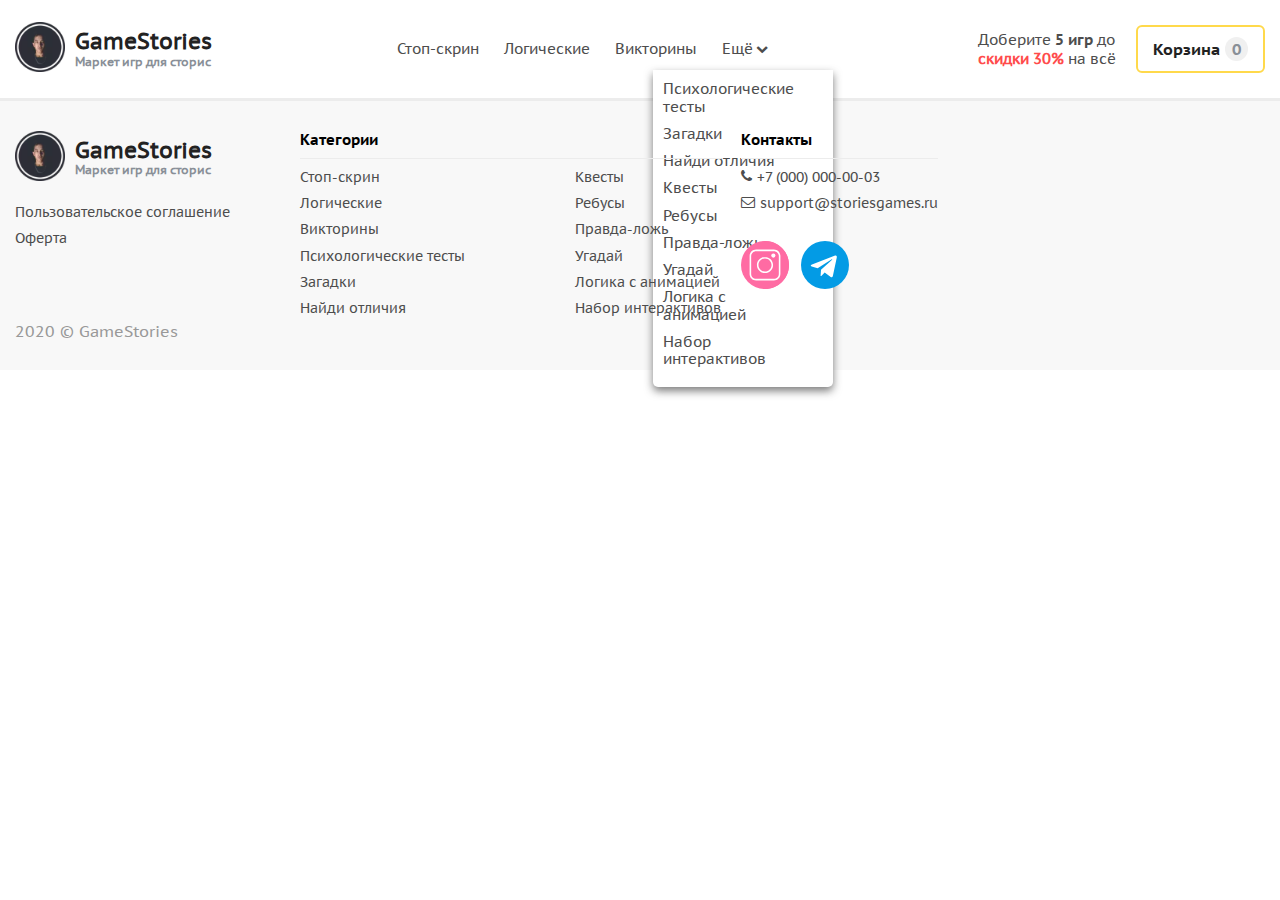
==== index.html @ 6cf18be1 "Add files via upload" ====
<!DOCTYPE html>
<html>
  <head>
    <meta charset="utf-8"/>
    <meta name="viewport" content="width=device-width, initial-scale=1, shrink-to-fit=no"/>
    <meta name="description" content="This site made by g1xus"/>
    <meta name="author" content="g1xus/Radmir Gazizov"/>
    <link rel="stylesheet" href="css/normalize.css"/>
    <link rel="stylesheet" href="css/style.css"/>
    <title>Игры Инстаграм</title>
  </head>
  <body>
    <header class="header">
      <div class="container">
        <div class="header-wrapper"><a class="logo" href="#">
            <picture class="logo__picture">
              <source media="(max-width: 576px)" srcset="img/logo64.webp 1x"/><img class="logo__img" src="img/logo128.webp" alt="GameStories"/>
            </picture>
            <div class="header-logo__text">
              <h1 class="logo__title">GameStories</h1>
              <h2 class="logo__subtitle">Маркет игр для сторис</h2>
            </div></a>
          <nav class="header-nav"><a class="header-nav__link" href="#">Стоп-скрин</a><a class="header-nav__link" href="#">Логические</a><a class="header-nav__link" href="#">Викторины</a>
            <div class="header-nav__link" id="more-btn">Ещё<i class="fa fa-chevron-down header-nav__more-icon" aria-hidden="true"></i>
              <div class="header-nav__more"><a class="header-nav__link" href="#">Психологические тесты</a><a class="header-nav__link" href="#">Загадки</a><a class="header-nav__link" href="#">Найди отличия</a><a class="header-nav__link" href="#">Квесты</a><a class="header-nav__link" href="#">Ребусы</a><a class="header-nav__link" href="#">Правда-ложь</a><a class="header-nav__link" href="#">Угадай</a><a class="header-nav__link" href="#">Логика с анимацией</a><a class="header-nav__link" href="#">Набор интерактивов</a></div>
            </div>
          </nav>
          <div class="header-cart"><i class="fa fa-bars header-cart__menu-toggler"></i>
            <p class="header-cart__tip">Доберите <strong class="header-cart__tip_strong">5 игр </strong>до<br/><strong class="header-cart__tip_danger">скидки 30%  </strong>на всё</p><a class="header-cart__button" href="#"><i class="fa fa-shopping-cart header-cart__cart-icon"></i><span class="header-cart__text">Корзина</span><span class="header-cart__count">0</span></a>
          </div>
        </div>
      </div>
    </header>
    <footer class="footer">
      <div class="container">
        <div class="footer-wrapper">
          <div class="footer-info"><a class="logo footer-logo" href="#">
              <picture class="logo__picture">
                <source media="(max-width: 576px)" srcset="img/logo64.webp 1x"/><img class="logo__img" src="img/logo128.webp" alt="GameStories"/>
              </picture>
              <div class="header-logo__text">
                <h1 class="logo__title">GameStories</h1>
                <h2 class="logo__subtitle">Маркет игр для сторис</h2>
              </div></a><a class="footer-info__doc" href="#">Пользовательское соглашение</a><a class="footer-info__doc" href="#">Оферта</a><span class="footer-info__copyright">2020 © GameStories</span></div>
          <div class="footer-categories">
            <h5 class="footer__title">Категории</h5>
            <div class="footer-categories__wrapper">
              <div class="footer-categories__column"><a class="footer-categories__el" href="#">Стоп-скрин</a><a class="footer-categories__el" href="#">Логические</a><a class="footer-categories__el" href="#">Викторины</a><a class="footer-categories__el" href="#">Психологические тесты</a><a class="footer-categories__el" href="#">Загадки</a><a class="footer-categories__el" href="#">Найди отличия</a></div>
              <div class="footer-categories__column"><a class="footer-categories__el" href="#">Квесты</a><a class="footer-categories__el" href="#">Ребусы</a><a class="footer-categories__el" href="#">Правда-ложь</a><a class="footer-categories__el" href="#">Угадай</a><a class="footer-categories__el" href="#">Логика с анимацией</a><a class="footer-categories__el" href="#">Набор интерактивов</a></div>
            </div>
          </div>
          <div class="footer-contacts">
            <h5 class="footer__title">Контакты</h5>
            <div class="footer-contacts__wrapper">
              <div class="footer-contacts__column"><a class="footer-contacts__link" href="tel:+70000000001"><i class="fa fa-phone"></i>+7 (000) 000-00-03</a><a class="footer-contacts__link" href="mailto:support@storiesgames.ru"><i class="fa fa-envelope-o"></i>support@storiesgames.ru</a></div>
              <div class="footer-contacts__column"><a href="#"><img class="footer-contacts__img" src="img/footer/instagram.svg" alt=""/></a><a href="#"><img class="footer-contacts__img" src="img/footer/telegram.svg" alt=""/></a></div>
            </div>
          </div>
        </div>
      </div>
    </footer>
    <script src="https://code.jquery.com/jquery-3.4.1.min.js" integrity="sha256-CSXorXvZcTkaix6Yvo6HppcZGetbYMGWSFlBw8HfCJo=" crossorigin="anonymous"></script>
    <script src="js/script.js"></script>
  </body>
</html>
---- css/style.css ----
@charset "UTF-8";/*!
 *  Font Awesome 4.7.0 by @davegandy - http://fontawesome.io - @fontawesome
 *  License - http://fontawesome.io/license (Font: SIL OFL 1.1, CSS: MIT License)
 */@font-face{font-family:FontAwesome;src:url(../fonts/fontawesome-webfont.eot?v=4.7.0);src:url(../fonts/fontawesome-webfont.eot?#iefix&v=4.7.0) format("embedded-opentype"),url(../fonts/fontawesome-webfont.woff2?v=4.7.0) format("woff2"),url(../fonts/fontawesome-webfont.woff?v=4.7.0) format("woff"),url(../fonts/fontawesome-webfont.ttf?v=4.7.0) format("truetype"),url(../fonts/fontawesome-webfont.svg?v=4.7.0#fontawesomeregular) format("svg");font-weight:400;font-style:normal}.fa{display:inline-block;font:normal normal normal 14px/1 FontAwesome;font-size:inherit;text-rendering:auto;-webkit-font-smoothing:antialiased;-moz-osx-font-smoothing:grayscale}.fa-lg{font-size:1.33333em;line-height:.75em;vertical-align:-15%}.fa-2x{font-size:2em}.fa-3x{font-size:3em}.fa-4x{font-size:4em}.fa-5x{font-size:5em}.fa-fw{width:1.28571em;text-align:center}.fa-ul{padding-left:0;margin-left:2.14286em;list-style-type:none}.fa-ul>li{position:relative}.fa-li{position:absolute;left:-2.14286em;width:2.14286em;top:.14286em;text-align:center}.fa-li.fa-lg{left:-1.85714em}.fa-border{padding:.2em .25em .15em;border:solid .08em #eee;border-radius:.1em}.fa-pull-left{float:left}.fa-pull-right{float:right}.fa.fa-pull-left{margin-right:.3em}.fa.fa-pull-right{margin-left:.3em}.pull-right{float:right}.pull-left{float:left}.fa.pull-left{margin-right:.3em}.fa.pull-right{margin-left:.3em}.fa-spin{-webkit-animation:fa-spin 2s infinite linear;animation:fa-spin 2s infinite linear}.fa-pulse{-webkit-animation:fa-spin 1s infinite steps(8);animation:fa-spin 1s infinite steps(8)}@-webkit-keyframes fa-spin{0%{-webkit-transform:rotate(0);transform:rotate(0)}100%{-webkit-transform:rotate(359deg);transform:rotate(359deg)}}@keyframes fa-spin{0%{-webkit-transform:rotate(0);transform:rotate(0)}100%{-webkit-transform:rotate(359deg);transform:rotate(359deg)}}.fa-rotate-90{-webkit-transform:rotate(90deg);-ms-transform:rotate(90deg);transform:rotate(90deg)}.fa-rotate-180{-webkit-transform:rotate(180deg);-ms-transform:rotate(180deg);transform:rotate(180deg)}.fa-rotate-270{-webkit-transform:rotate(270deg);-ms-transform:rotate(270deg);transform:rotate(270deg)}.fa-flip-horizontal{-webkit-transform:scale(-1,1);-ms-transform:scale(-1,1);transform:scale(-1,1)}.fa-flip-vertical{-webkit-transform:scale(1,-1);-ms-transform:scale(1,-1);transform:scale(1,-1)}:root .fa-flip-horizontal,:root .fa-flip-vertical,:root .fa-rotate-180,:root .fa-rotate-270,:root .fa-rotate-90{-webkit-filter:none;filter:none}.fa-stack{position:relative;display:inline-block;width:2em;height:2em;line-height:2em;vertical-align:middle}.fa-stack-1x,.fa-stack-2x{position:absolute;left:0;width:100%;text-align:center}.fa-stack-1x{line-height:inherit}.fa-stack-2x{font-size:2em}.fa-inverse{color:#fff}.fa-glass:before{content:""}.fa-music:before{content:""}.fa-search:before{content:""}.fa-envelope-o:before{content:""}.fa-heart:before{content:""}.fa-star:before{content:""}.fa-star-o:before{content:""}.fa-user:before{content:""}.fa-film:before{content:""}.fa-th-large:before{content:""}.fa-th:before{content:""}.fa-th-list:before{content:""}.fa-check:before{content:""}.fa-close:before,.fa-remove:before,.fa-times:before{content:""}.fa-search-plus:before{content:""}.fa-search-minus:before{content:""}.fa-power-off:before{content:""}.fa-signal:before{content:""}.fa-cog:before,.fa-gear:before{content:""}.fa-trash-o:before{content:""}.fa-home:before{content:""}.fa-file-o:before{content:""}.fa-clock-o:before{content:""}.fa-road:before{content:""}.fa-download:before{content:""}.fa-arrow-circle-o-down:before{content:""}.fa-arrow-circle-o-up:before{content:""}.fa-inbox:before{content:""}.fa-play-circle-o:before{content:""}.fa-repeat:before,.fa-rotate-right:before{content:""}.fa-refresh:before{content:""}.fa-list-alt:before{content:""}.fa-lock:before{content:""}.fa-flag:before{content:""}.fa-headphones:before{content:""}.fa-volume-off:before{content:""}.fa-volume-down:before{content:""}.fa-volume-up:before{content:""}.fa-qrcode:before{content:""}.fa-barcode:before{content:""}.fa-tag:before{content:""}.fa-tags:before{content:""}.fa-book:before{content:""}.fa-bookmark:before{content:""}.fa-print:before{content:""}.fa-camera:before{content:""}.fa-font:before{content:""}.fa-bold:before{content:""}.fa-italic:before{content:""}.fa-text-height:before{content:""}.fa-text-width:before{content:""}.fa-align-left:before{content:""}.fa-align-center:before{content:""}.fa-align-right:before{content:""}.fa-align-justify:before{content:""}.fa-list:before{content:""}.fa-dedent:before,.fa-outdent:before{content:""}.fa-indent:before{content:""}.fa-video-camera:before{content:""}.fa-image:before,.fa-photo:before,.fa-picture-o:before{content:""}.fa-pencil:before{content:""}.fa-map-marker:before{content:""}.fa-adjust:before{content:""}.fa-tint:before{content:""}.fa-edit:before,.fa-pencil-square-o:before{content:""}.fa-share-square-o:before{content:""}.fa-check-square-o:before{content:""}.fa-arrows:before{content:""}.fa-step-backward:before{content:""}.fa-fast-backward:before{content:""}.fa-backward:before{content:""}.fa-play:before{content:""}.fa-pause:before{content:""}.fa-stop:before{content:""}.fa-forward:before{content:""}.fa-fast-forward:before{content:""}.fa-step-forward:before{content:""}.fa-eject:before{content:""}.fa-chevron-left:before{content:""}.fa-chevron-right:before{content:""}.fa-plus-circle:before{content:""}.fa-minus-circle:before{content:""}.fa-times-circle:before{content:""}.fa-check-circle:before{content:""}.fa-question-circle:before{content:""}.fa-info-circle:before{content:""}.fa-crosshairs:before{content:""}.fa-times-circle-o:before{content:""}.fa-check-circle-o:before{content:""}.fa-ban:before{content:""}.fa-arrow-left:before{content:""}.fa-arrow-right:before{content:""}.fa-arrow-up:before{content:""}.fa-arrow-down:before{content:""}.fa-mail-forward:before,.fa-share:before{content:""}.fa-expand:before{content:""}.fa-compress:before{content:""}.fa-plus:before{content:""}.fa-minus:before{content:""}.fa-asterisk:before{content:""}.fa-exclamation-circle:before{content:""}.fa-gift:before{content:""}.fa-leaf:before{content:""}.fa-fire:before{content:""}.fa-eye:before{content:""}.fa-eye-slash:before{content:""}.fa-exclamation-triangle:before,.fa-warning:before{content:""}.fa-plane:before{content:""}.fa-calendar:before{content:""}.fa-random:before{content:""}.fa-comment:before{content:""}.fa-magnet:before{content:""}.fa-chevron-up:before{content:""}.fa-chevron-down:before{content:""}.fa-retweet:before{content:""}.fa-shopping-cart:before{content:""}.fa-folder:before{content:""}.fa-folder-open:before{content:""}.fa-arrows-v:before{content:""}.fa-arrows-h:before{content:""}.fa-bar-chart-o:before,.fa-bar-chart:before{content:""}.fa-twitter-square:before{content:""}.fa-facebook-square:before{content:""}.fa-camera-retro:before{content:""}.fa-key:before{content:""}.fa-cogs:before,.fa-gears:before{content:""}.fa-comments:before{content:""}.fa-thumbs-o-up:before{content:""}.fa-thumbs-o-down:before{content:""}.fa-star-half:before{content:""}.fa-heart-o:before{content:""}.fa-sign-out:before{content:""}.fa-linkedin-square:before{content:""}.fa-thumb-tack:before{content:""}.fa-external-link:before{content:""}.fa-sign-in:before{content:""}.fa-trophy:before{content:""}.fa-github-square:before{content:""}.fa-upload:before{content:""}.fa-lemon-o:before{content:""}.fa-phone:before{content:""}.fa-square-o:before{content:""}.fa-bookmark-o:before{content:""}.fa-phone-square:before{content:""}.fa-twitter:before{content:""}.fa-facebook-f:before,.fa-facebook:before{content:""}.fa-github:before{content:""}.fa-unlock:before{content:""}.fa-credit-card:before{content:""}.fa-feed:before,.fa-rss:before{content:""}.fa-hdd-o:before{content:""}.fa-bullhorn:before{content:""}.fa-bell:before{content:""}.fa-certificate:before{content:""}.fa-hand-o-right:before{content:""}.fa-hand-o-left:before{content:""}.fa-hand-o-up:before{content:""}.fa-hand-o-down:before{content:""}.fa-arrow-circle-left:before{content:""}.fa-arrow-circle-right:before{content:""}.fa-arrow-circle-up:before{content:""}.fa-arrow-circle-down:before{content:""}.fa-globe:before{content:""}.fa-wrench:before{content:""}.fa-tasks:before{content:""}.fa-filter:before{content:""}.fa-briefcase:before{content:""}.fa-arrows-alt:before{content:""}.fa-group:before,.fa-users:before{content:""}.fa-chain:before,.fa-link:before{content:""}.fa-cloud:before{content:""}.fa-flask:before{content:""}.fa-cut:before,.fa-scissors:before{content:""}.fa-copy:before,.fa-files-o:before{content:""}.fa-paperclip:before{content:""}.fa-floppy-o:before,.fa-save:before{content:""}.fa-square:before{content:""}.fa-bars:before,.fa-navicon:before,.fa-reorder:before{content:""}.fa-list-ul:before{content:""}.fa-list-ol:before{content:""}.fa-strikethrough:before{content:""}.fa-underline:before{content:""}.fa-table:before{content:""}.fa-magic:before{content:""}.fa-truck:before{content:""}.fa-pinterest:before{content:""}.fa-pinterest-square:before{content:""}.fa-google-plus-square:before{content:""}.fa-google-plus:before{content:""}.fa-money:before{content:""}.fa-caret-down:before{content:""}.fa-caret-up:before{content:""}.fa-caret-left:before{content:""}.fa-caret-right:before{content:""}.fa-columns:before{content:""}.fa-sort:before,.fa-unsorted:before{content:""}.fa-sort-desc:before,.fa-sort-down:before{content:""}.fa-sort-asc:before,.fa-sort-up:before{content:""}.fa-envelope:before{content:""}.fa-linkedin:before{content:""}.fa-rotate-left:before,.fa-undo:before{content:""}.fa-gavel:before,.fa-legal:before{content:""}.fa-dashboard:before,.fa-tachometer:before{content:""}.fa-comment-o:before{content:""}.fa-comments-o:before{content:""}.fa-bolt:before,.fa-flash:before{content:""}.fa-sitemap:before{content:""}.fa-umbrella:before{content:""}.fa-clipboard:before,.fa-paste:before{content:""}.fa-lightbulb-o:before{content:""}.fa-exchange:before{content:""}.fa-cloud-download:before{content:""}.fa-cloud-upload:before{content:""}.fa-user-md:before{content:""}.fa-stethoscope:before{content:""}.fa-suitcase:before{content:""}.fa-bell-o:before{content:""}.fa-coffee:before{content:""}.fa-cutlery:before{content:""}.fa-file-text-o:before{content:""}.fa-building-o:before{content:""}.fa-hospital-o:before{content:""}.fa-ambulance:before{content:""}.fa-medkit:before{content:""}.fa-fighter-jet:before{content:""}.fa-beer:before{content:""}.fa-h-square:before{content:""}.fa-plus-square:before{content:""}.fa-angle-double-left:before{content:""}.fa-angle-double-right:before{content:""}.fa-angle-double-up:before{content:""}.fa-angle-double-down:before{content:""}.fa-angle-left:before{content:""}.fa-angle-right:before{content:""}.fa-angle-up:before{content:""}.fa-angle-down:before{content:""}.fa-desktop:before{content:""}.fa-laptop:before{content:""}.fa-tablet:before{content:""}.fa-mobile-phone:before,.fa-mobile:before{content:""}.fa-circle-o:before{content:""}.fa-quote-left:before{content:""}.fa-quote-right:before{content:""}.fa-spinner:before{content:""}.fa-circle:before{content:""}.fa-mail-reply:before,.fa-reply:before{content:""}.fa-github-alt:before{content:""}.fa-folder-o:before{content:""}.fa-folder-open-o:before{content:""}.fa-smile-o:before{content:""}.fa-frown-o:before{content:""}.fa-meh-o:before{content:""}.fa-gamepad:before{content:""}.fa-keyboard-o:before{content:""}.fa-flag-o:before{content:""}.fa-flag-checkered:before{content:""}.fa-terminal:before{content:""}.fa-code:before{content:""}.fa-mail-reply-all:before,.fa-reply-all:before{content:""}.fa-star-half-empty:before,.fa-star-half-full:before,.fa-star-half-o:before{content:""}.fa-location-arrow:before{content:""}.fa-crop:before{content:""}.fa-code-fork:before{content:""}.fa-chain-broken:before,.fa-unlink:before{content:""}.fa-question:before{content:""}.fa-info:before{content:""}.fa-exclamation:before{content:""}.fa-superscript:before{content:""}.fa-subscript:before{content:""}.fa-eraser:before{content:""}.fa-puzzle-piece:before{content:""}.fa-microphone:before{content:""}.fa-microphone-slash:before{content:""}.fa-shield:before{content:""}.fa-calendar-o:before{content:""}.fa-fire-extinguisher:before{content:""}.fa-rocket:before{content:""}.fa-maxcdn:before{content:""}.fa-chevron-circle-left:before{content:""}.fa-chevron-circle-right:before{content:""}.fa-chevron-circle-up:before{content:""}.fa-chevron-circle-down:before{content:""}.fa-html5:before{content:""}.fa-css3:before{content:""}.fa-anchor:before{content:""}.fa-unlock-alt:before{content:""}.fa-bullseye:before{content:""}.fa-ellipsis-h:before{content:""}.fa-ellipsis-v:before{content:""}.fa-rss-square:before{content:""}.fa-play-circle:before{content:""}.fa-ticket:before{content:""}.fa-minus-square:before{content:""}.fa-minus-square-o:before{content:""}.fa-level-up:before{content:""}.fa-level-down:before{content:""}.fa-check-square:before{content:""}.fa-pencil-square:before{content:""}.fa-external-link-square:before{content:""}.fa-share-square:before{content:""}.fa-compass:before{content:""}.fa-caret-square-o-down:before,.fa-toggle-down:before{content:""}.fa-caret-square-o-up:before,.fa-toggle-up:before{content:""}.fa-caret-square-o-right:before,.fa-toggle-right:before{content:""}.fa-eur:before,.fa-euro:before{content:""}.fa-gbp:before{content:""}.fa-dollar:before,.fa-usd:before{content:""}.fa-inr:before,.fa-rupee:before{content:""}.fa-cny:before,.fa-jpy:before,.fa-rmb:before,.fa-yen:before{content:""}.fa-rouble:before,.fa-rub:before,.fa-ruble:before{content:""}.fa-krw:before,.fa-won:before{content:""}.fa-bitcoin:before,.fa-btc:before{content:""}.fa-file:before{content:""}.fa-file-text:before{content:""}.fa-sort-alpha-asc:before{content:""}.fa-sort-alpha-desc:before{content:""}.fa-sort-amount-asc:before{content:""}.fa-sort-amount-desc:before{content:""}.fa-sort-numeric-asc:before{content:""}.fa-sort-numeric-desc:before{content:""}.fa-thumbs-up:before{content:""}.fa-thumbs-down:before{content:""}.fa-youtube-square:before{content:""}.fa-youtube:before{content:""}.fa-xing:before{content:""}.fa-xing-square:before{content:""}.fa-youtube-play:before{content:""}.fa-dropbox:before{content:""}.fa-stack-overflow:before{content:""}.fa-instagram:before{content:""}.fa-flickr:before{content:""}.fa-adn:before{content:""}.fa-bitbucket:before{content:""}.fa-bitbucket-square:before{content:""}.fa-tumblr:before{content:""}.fa-tumblr-square:before{content:""}.fa-long-arrow-down:before{content:""}.fa-long-arrow-up:before{content:""}.fa-long-arrow-left:before{content:""}.fa-long-arrow-right:before{content:""}.fa-apple:before{content:""}.fa-windows:before{content:""}.fa-android:before{content:""}.fa-linux:before{content:""}.fa-dribbble:before{content:""}.fa-skype:before{content:""}.fa-foursquare:before{content:""}.fa-trello:before{content:""}.fa-female:before{content:""}.fa-male:before{content:""}.fa-gittip:before,.fa-gratipay:before{content:""}.fa-sun-o:before{content:""}.fa-moon-o:before{content:""}.fa-archive:before{content:""}.fa-bug:before{content:""}.fa-vk:before{content:""}.fa-weibo:before{content:""}.fa-renren:before{content:""}.fa-pagelines:before{content:""}.fa-stack-exchange:before{content:""}.fa-arrow-circle-o-right:before{content:""}.fa-arrow-circle-o-left:before{content:""}.fa-caret-square-o-left:before,.fa-toggle-left:before{content:""}.fa-dot-circle-o:before{content:""}.fa-wheelchair:before{content:""}.fa-vimeo-square:before{content:""}.fa-try:before,.fa-turkish-lira:before{content:""}.fa-plus-square-o:before{content:""}.fa-space-shuttle:before{content:""}.fa-slack:before{content:""}.fa-envelope-square:before{content:""}.fa-wordpress:before{content:""}.fa-openid:before{content:""}.fa-bank:before,.fa-institution:before,.fa-university:before{content:""}.fa-graduation-cap:before,.fa-mortar-board:before{content:""}.fa-yahoo:before{content:""}.fa-google:before{content:""}.fa-reddit:before{content:""}.fa-reddit-square:before{content:""}.fa-stumbleupon-circle:before{content:""}.fa-stumbleupon:before{content:""}.fa-delicious:before{content:""}.fa-digg:before{content:""}.fa-pied-piper-pp:before{content:""}.fa-pied-piper-alt:before{content:""}.fa-drupal:before{content:""}.fa-joomla:before{content:""}.fa-language:before{content:""}.fa-fax:before{content:""}.fa-building:before{content:""}.fa-child:before{content:""}.fa-paw:before{content:""}.fa-spoon:before{content:""}.fa-cube:before{content:""}.fa-cubes:before{content:""}.fa-behance:before{content:""}.fa-behance-square:before{content:""}.fa-steam:before{content:""}.fa-steam-square:before{content:""}.fa-recycle:before{content:""}.fa-automobile:before,.fa-car:before{content:""}.fa-cab:before,.fa-taxi:before{content:""}.fa-tree:before{content:""}.fa-spotify:before{content:""}.fa-deviantart:before{content:""}.fa-soundcloud:before{content:""}.fa-database:before{content:""}.fa-file-pdf-o:before{content:""}.fa-file-word-o:before{content:""}.fa-file-excel-o:before{content:""}.fa-file-powerpoint-o:before{content:""}.fa-file-image-o:before,.fa-file-photo-o:before,.fa-file-picture-o:before{content:""}.fa-file-archive-o:before,.fa-file-zip-o:before{content:""}.fa-file-audio-o:before,.fa-file-sound-o:before{content:""}.fa-file-movie-o:before,.fa-file-video-o:before{content:""}.fa-file-code-o:before{content:""}.fa-vine:before{content:""}.fa-codepen:before{content:""}.fa-jsfiddle:before{content:""}.fa-life-bouy:before,.fa-life-buoy:before,.fa-life-ring:before,.fa-life-saver:before,.fa-support:before{content:""}.fa-circle-o-notch:before{content:""}.fa-ra:before,.fa-rebel:before,.fa-resistance:before{content:""}.fa-empire:before,.fa-ge:before{content:""}.fa-git-square:before{content:""}.fa-git:before{content:""}.fa-hacker-news:before,.fa-y-combinator-square:before,.fa-yc-square:before{content:""}.fa-tencent-weibo:before{content:""}.fa-qq:before{content:""}.fa-wechat:before,.fa-weixin:before{content:""}.fa-paper-plane:before,.fa-send:before{content:""}.fa-paper-plane-o:before,.fa-send-o:before{content:""}.fa-history:before{content:""}.fa-circle-thin:before{content:""}.fa-header:before{content:""}.fa-paragraph:before{content:""}.fa-sliders:before{content:""}.fa-share-alt:before{content:""}.fa-share-alt-square:before{content:""}.fa-bomb:before{content:""}.fa-futbol-o:before,.fa-soccer-ball-o:before{content:""}.fa-tty:before{content:""}.fa-binoculars:before{content:""}.fa-plug:before{content:""}.fa-slideshare:before{content:""}.fa-twitch:before{content:""}.fa-yelp:before{content:""}.fa-newspaper-o:before{content:""}.fa-wifi:before{content:""}.fa-calculator:before{content:""}.fa-paypal:before{content:""}.fa-google-wallet:before{content:""}.fa-cc-visa:before{content:""}.fa-cc-mastercard:before{content:""}.fa-cc-discover:before{content:""}.fa-cc-amex:before{content:""}.fa-cc-paypal:before{content:""}.fa-cc-stripe:before{content:""}.fa-bell-slash:before{content:""}.fa-bell-slash-o:before{content:""}.fa-trash:before{content:""}.fa-copyright:before{content:""}.fa-at:before{content:""}.fa-eyedropper:before{content:""}.fa-paint-brush:before{content:""}.fa-birthday-cake:before{content:""}.fa-area-chart:before{content:""}.fa-pie-chart:before{content:""}.fa-line-chart:before{content:""}.fa-lastfm:before{content:""}.fa-lastfm-square:before{content:""}.fa-toggle-off:before{content:""}.fa-toggle-on:before{content:""}.fa-bicycle:before{content:""}.fa-bus:before{content:""}.fa-ioxhost:before{content:""}.fa-angellist:before{content:""}.fa-cc:before{content:""}.fa-ils:before,.fa-shekel:before,.fa-sheqel:before{content:""}.fa-meanpath:before{content:""}.fa-buysellads:before{content:""}.fa-connectdevelop:before{content:""}.fa-dashcube:before{content:""}.fa-forumbee:before{content:""}.fa-leanpub:before{content:""}.fa-sellsy:before{content:""}.fa-shirtsinbulk:before{content:""}.fa-simplybuilt:before{content:""}.fa-skyatlas:before{content:""}.fa-cart-plus:before{content:""}.fa-cart-arrow-down:before{content:""}.fa-diamond:before{content:""}.fa-ship:before{content:""}.fa-user-secret:before{content:""}.fa-motorcycle:before{content:""}.fa-street-view:before{content:""}.fa-heartbeat:before{content:""}.fa-venus:before{content:""}.fa-mars:before{content:""}.fa-mercury:before{content:""}.fa-intersex:before,.fa-transgender:before{content:""}.fa-transgender-alt:before{content:""}.fa-venus-double:before{content:""}.fa-mars-double:before{content:""}.fa-venus-mars:before{content:""}.fa-mars-stroke:before{content:""}.fa-mars-stroke-v:before{content:""}.fa-mars-stroke-h:before{content:""}.fa-neuter:before{content:""}.fa-genderless:before{content:""}.fa-facebook-official:before{content:""}.fa-pinterest-p:before{content:""}.fa-whatsapp:before{content:""}.fa-server:before{content:""}.fa-user-plus:before{content:""}.fa-user-times:before{content:""}.fa-bed:before,.fa-hotel:before{content:""}.fa-viacoin:before{content:""}.fa-train:before{content:""}.fa-subway:before{content:""}.fa-medium:before{content:""}.fa-y-combinator:before,.fa-yc:before{content:""}.fa-optin-monster:before{content:""}.fa-opencart:before{content:""}.fa-expeditedssl:before{content:""}.fa-battery-4:before,.fa-battery-full:before,.fa-battery:before{content:""}.fa-battery-3:before,.fa-battery-three-quarters:before{content:""}.fa-battery-2:before,.fa-battery-half:before{content:""}.fa-battery-1:before,.fa-battery-quarter:before{content:""}.fa-battery-0:before,.fa-battery-empty:before{content:""}.fa-mouse-pointer:before{content:""}.fa-i-cursor:before{content:""}.fa-object-group:before{content:""}.fa-object-ungroup:before{content:""}.fa-sticky-note:before{content:""}.fa-sticky-note-o:before{content:""}.fa-cc-jcb:before{content:""}.fa-cc-diners-club:before{content:""}.fa-clone:before{content:""}.fa-balance-scale:before{content:""}.fa-hourglass-o:before{content:""}.fa-hourglass-1:before,.fa-hourglass-start:before{content:""}.fa-hourglass-2:before,.fa-hourglass-half:before{content:""}.fa-hourglass-3:before,.fa-hourglass-end:before{content:""}.fa-hourglass:before{content:""}.fa-hand-grab-o:before,.fa-hand-rock-o:before{content:""}.fa-hand-paper-o:before,.fa-hand-stop-o:before{content:""}.fa-hand-scissors-o:before{content:""}.fa-hand-lizard-o:before{content:""}.fa-hand-spock-o:before{content:""}.fa-hand-pointer-o:before{content:""}.fa-hand-peace-o:before{content:""}.fa-trademark:before{content:""}.fa-registered:before{content:""}.fa-creative-commons:before{content:""}.fa-gg:before{content:""}.fa-gg-circle:before{content:""}.fa-tripadvisor:before{content:""}.fa-odnoklassniki:before{content:""}.fa-odnoklassniki-square:before{content:""}.fa-get-pocket:before{content:""}.fa-wikipedia-w:before{content:""}.fa-safari:before{content:""}.fa-chrome:before{content:""}.fa-firefox:before{content:""}.fa-opera:before{content:""}.fa-internet-explorer:before{content:""}.fa-television:before,.fa-tv:before{content:""}.fa-contao:before{content:""}.fa-500px:before{content:""}.fa-amazon:before{content:""}.fa-calendar-plus-o:before{content:""}.fa-calendar-minus-o:before{content:""}.fa-calendar-times-o:before{content:""}.fa-calendar-check-o:before{content:""}.fa-industry:before{content:""}.fa-map-pin:before{content:""}.fa-map-signs:before{content:""}.fa-map-o:before{content:""}.fa-map:before{content:""}.fa-commenting:before{content:""}.fa-commenting-o:before{content:""}.fa-houzz:before{content:""}.fa-vimeo:before{content:""}.fa-black-tie:before{content:""}.fa-fonticons:before{content:""}.fa-reddit-alien:before{content:""}.fa-edge:before{content:""}.fa-credit-card-alt:before{content:""}.fa-codiepie:before{content:""}.fa-modx:before{content:""}.fa-fort-awesome:before{content:""}.fa-usb:before{content:""}.fa-product-hunt:before{content:""}.fa-mixcloud:before{content:""}.fa-scribd:before{content:""}.fa-pause-circle:before{content:""}.fa-pause-circle-o:before{content:""}.fa-stop-circle:before{content:""}.fa-stop-circle-o:before{content:""}.fa-shopping-bag:before{content:""}.fa-shopping-basket:before{content:""}.fa-hashtag:before{content:""}.fa-bluetooth:before{content:""}.fa-bluetooth-b:before{content:""}.fa-percent:before{content:""}.fa-gitlab:before{content:""}.fa-wpbeginner:before{content:""}.fa-wpforms:before{content:""}.fa-envira:before{content:""}.fa-universal-access:before{content:""}.fa-wheelchair-alt:before{content:""}.fa-question-circle-o:before{content:""}.fa-blind:before{content:""}.fa-audio-description:before{content:""}.fa-volume-control-phone:before{content:""}.fa-braille:before{content:""}.fa-assistive-listening-systems:before{content:""}.fa-american-sign-language-interpreting:before,.fa-asl-interpreting:before{content:""}.fa-deaf:before,.fa-deafness:before,.fa-hard-of-hearing:before{content:""}.fa-glide:before{content:""}.fa-glide-g:before{content:""}.fa-sign-language:before,.fa-signing:before{content:""}.fa-low-vision:before{content:""}.fa-viadeo:before{content:""}.fa-viadeo-square:before{content:""}.fa-snapchat:before{content:""}.fa-snapchat-ghost:before{content:""}.fa-snapchat-square:before{content:""}.fa-pied-piper:before{content:""}.fa-first-order:before{content:""}.fa-yoast:before{content:""}.fa-themeisle:before{content:""}.fa-google-plus-circle:before,.fa-google-plus-official:before{content:""}.fa-fa:before,.fa-font-awesome:before{content:""}.fa-handshake-o:before{content:""}.fa-envelope-open:before{content:""}.fa-envelope-open-o:before{content:""}.fa-linode:before{content:""}.fa-address-book:before{content:""}.fa-address-book-o:before{content:""}.fa-address-card:before,.fa-vcard:before{content:""}.fa-address-card-o:before,.fa-vcard-o:before{content:""}.fa-user-circle:before{content:""}.fa-user-circle-o:before{content:""}.fa-user-o:before{content:""}.fa-id-badge:before{content:""}.fa-drivers-license:before,.fa-id-card:before{content:""}.fa-drivers-license-o:before,.fa-id-card-o:before{content:""}.fa-quora:before{content:""}.fa-free-code-camp:before{content:""}.fa-telegram:before{content:""}.fa-thermometer-4:before,.fa-thermometer-full:before,.fa-thermometer:before{content:""}.fa-thermometer-3:before,.fa-thermometer-three-quarters:before{content:""}.fa-thermometer-2:before,.fa-thermometer-half:before{content:""}.fa-thermometer-1:before,.fa-thermometer-quarter:before{content:""}.fa-thermometer-0:before,.fa-thermometer-empty:before{content:""}.fa-shower:before{content:""}.fa-bath:before,.fa-bathtub:before,.fa-s15:before{content:""}.fa-podcast:before{content:""}.fa-window-maximize:before{content:""}.fa-window-minimize:before{content:""}.fa-window-restore:before{content:""}.fa-times-rectangle:before,.fa-window-close:before{content:""}.fa-times-rectangle-o:before,.fa-window-close-o:before{content:""}.fa-bandcamp:before{content:""}.fa-grav:before{content:""}.fa-etsy:before{content:""}.fa-imdb:before{content:""}.fa-ravelry:before{content:""}.fa-eercast:before{content:""}.fa-microchip:before{content:""}.fa-snowflake-o:before{content:""}.fa-superpowers:before{content:""}.fa-wpexplorer:before{content:""}.fa-meetup:before{content:""}.sr-only{position:absolute;width:1px;height:1px;padding:0;margin:-1px;overflow:hidden;clip:rect(0,0,0,0);border:0}.sr-only-focusable:active,.sr-only-focusable:focus{position:static;width:auto;height:auto;margin:0;overflow:visible;clip:auto}@font-face{font-family:PTSansBold;font-display:swap;src:url(../fonts/PTSans-CaptionBold.woff) format("woff"),url(../fonts/PTSans-CaptionBold.woff2) format("woff2");font-weight:700;font-style:normal}@font-face{font-family:PTSansReg;font-display:swap;src:url(../fonts/PTSans-Caption.woff) format("woff"),url(../fonts/PTSans-Caption.woff2) format("woff2");font-weight:400;font-style:normal}.container{max-width:1440px;margin:0 auto;padding:0 15px;position:relative}.logo{font-family:PtSansReg,sans-serif;display:-webkit-box;display:-ms-flexbox;display:flex;-webkit-box-align:center;-ms-flex-align:center;align-items:center;text-decoration:none}.logo__img{width:50px;margin-right:10px}.logo__title{font-size:22px;color:#222;margin:0}.logo__subtitle{font-size:12px;color:#898f97;margin:0}/*! normalize.css v8.0.1 | MIT License | github.com/necolas/normalize.css */html{line-height:1.15;-webkit-text-size-adjust:100%}body{margin:0}main{display:block}h1{font-size:2em;margin:.67em 0}hr{-webkit-box-sizing:content-box;box-sizing:content-box;height:0;overflow:visible}pre{font-family:monospace,monospace;font-size:1em}a{background-color:transparent}abbr[title]{border-bottom:none;text-decoration:underline;-webkit-text-decoration:underline dotted;text-decoration:underline dotted}b,strong{font-weight:bolder}code,kbd,samp{font-family:monospace,monospace;font-size:1em}small{font-size:80%}sub,sup{font-size:75%;line-height:0;position:relative;vertical-align:baseline}sub{bottom:-.25em}sup{top:-.5em}img{border-style:none}button,input,optgroup,select,textarea{font-family:inherit;font-size:100%;line-height:1.15;margin:0}button,input{overflow:visible}button,select{text-transform:none}[type=button],[type=reset],[type=submit],button{-webkit-appearance:button}[type=button]::-moz-focus-inner,[type=reset]::-moz-focus-inner,[type=submit]::-moz-focus-inner,button::-moz-focus-inner{border-style:none;padding:0}[type=button]:-moz-focusring,[type=reset]:-moz-focusring,[type=submit]:-moz-focusring,button:-moz-focusring{outline:1px dotted ButtonText}fieldset{padding:.35em .75em .625em}legend{-webkit-box-sizing:border-box;box-sizing:border-box;color:inherit;display:table;max-width:100%;padding:0;white-space:normal}progress{vertical-align:baseline}textarea{overflow:auto}[type=checkbox],[type=radio]{-webkit-box-sizing:border-box;box-sizing:border-box;padding:0}[type=number]::-webkit-inner-spin-button,[type=number]::-webkit-outer-spin-button{height:auto}[type=search]{-webkit-appearance:textfield;outline-offset:-2px}[type=search]::-webkit-search-decoration{-webkit-appearance:none}::-webkit-file-upload-button{-webkit-appearance:button;font:inherit}details{display:block}summary{display:list-item}template{display:none}[hidden]{display:none}.header{padding:15px 0;-webkit-box-shadow:0 1px 10px rgba(0,0,0,.1);box-shadow:0 1px 10px rgba(0,0,0,.1)}.header-wrapper{display:-webkit-box;display:-ms-flexbox;display:flex;-ms-flex-wrap:wrap;flex-wrap:wrap;-webkit-box-pack:justify;-ms-flex-pack:justify;justify-content:space-between;-webkit-box-align:center;-ms-flex-align:center;align-items:center}.header-nav{display:-webkit-box;display:-ms-flexbox;display:flex;-webkit-box-pack:center;-ms-flex-pack:center;justify-content:center}.header-nav__link{font-family:PtSansReg,sans-serif;color:#4d4d4d;text-decoration:none;margin-right:25px;font-size:15px;display:-webkit-box;display:-ms-flexbox;display:flex;-webkit-box-align:center;-ms-flex-align:center;align-items:center}.header-nav__more{position:absolute;top:30px;background-color:#fff;padding:10px;border-radius:5px;border-top-left-radius:0;border-top-right-radius:0;right:-65px;width:160px;-webkit-box-shadow:0 4px 8px 0 rgba(50,50,50,.64);box-shadow:0 4px 8px 0 rgba(50,50,50,.64)}.header-nav__more .header-nav__link{margin-bottom:10px}.header-nav__more-icon{font-size:12px;margin-left:3px}.header-cart{display:-webkit-box;display:-ms-flexbox;display:flex;-webkit-box-pack:justify;-ms-flex-pack:justify;justify-content:space-between;-webkit-box-align:center;-ms-flex-align:center;align-items:center}.header-cart__tip{font-family:PtSansReg,sans-serif;color:#4d4d4d;line-height:19px;margin-right:20px;font-size:15px}.header-cart__tip_strong{font-family:PtSansBold,sans-serif}.header-cart__tip_danger{color:#ff4b4b}.header-cart__button{font-family:PtSansBold,sans-serif;color:#222;padding:10px 15px;text-decoration:none;border:2px solid #ffd94b;border-radius:6px;display:-webkit-box;display:-ms-flexbox;display:flex;-webkit-box-align:center;-ms-flex-align:center;align-items:center;position:relative}.header-cart__cart-icon{display:none}.header-cart__count{background-color:#f0f0f0;color:#898f97;width:17px;height:17px;border-radius:50%;text-align:center;margin-left:5px;padding:3px 3px 4px 3px}.header-cart__count_active{background-color:#ff4b4b;color:#fff}.header-cart__menu-toggler{margin-right:15px;font-size:20px;display:none}#more-btn{position:relative}#more-btn:hover{cursor:pointer}.footer{background-color:#f8f8f8;border-top:3px solid #ececec;padding:30px 0}.footer-wrapper{display:-webkit-box;display:-ms-flexbox;display:flex;-ms-flex-wrap:wrap;flex-wrap:wrap}.footer-info{font-family:PTSansReg,sans-serif;display:-webkit-box;display:-ms-flexbox;display:flex;-webkit-box-orient:vertical;-webkit-box-direction:normal;-ms-flex-direction:column;flex-direction:column;margin-right:70px}.footer-info__doc{font-size:14px;color:#4d4d4d;text-decoration:none}.footer-info__copyright{margin-top:65px;color:#999}.footer__title{font-family:PTSansBold,sans-serif;font-size:15px;margin:0 0 10px 0;padding-bottom:10px;border-bottom:1px solid #ececec}.footer-categories{margin-right:20px}.footer-categories__wrapper{display:-webkit-box;display:-ms-flexbox;display:flex;-webkit-box-pack:justify;-ms-flex-pack:justify;justify-content:space-between}.footer-categories__column{display:-webkit-box;display:-ms-flexbox;display:flex;-webkit-box-orient:vertical;-webkit-box-direction:normal;-ms-flex-direction:column;flex-direction:column}.footer-categories__column:first-child{margin-right:110px}.footer-categories__el{font-family:PTSansReg,sans-serif;font-size:14px;color:#4d4d4d;text-decoration:none;margin-bottom:10px}.footer-contacts{justify-self:end}.footer-contacts__column{display:-webkit-box;display:-ms-flexbox;display:flex;-ms-flex-wrap:nowrap;flex-wrap:nowrap}.footer-contacts__column:first-child{-webkit-box-orient:vertical;-webkit-box-direction:normal;-ms-flex-direction:column;flex-direction:column}.footer-contacts__wrapper{display:-webkit-box;display:-ms-flexbox;display:flex;-webkit-box-orient:vertical;-webkit-box-direction:normal;-ms-flex-direction:column;flex-direction:column}.footer-contacts__link{font-family:PTSansReg,sans-serif;color:#4d4d4d;text-decoration:none;font-size:14px;margin-bottom:10px;display:-webkit-box;display:-ms-flexbox;display:flex;-ms-flex-wrap:nowrap;flex-wrap:nowrap}.footer-contacts__link i{margin-right:5px}.footer-contacts__img{margin-top:20px;margin-right:12px;width:48px}@media screen and (min-width:900px){.footer-logo{margin-bottom:20px}.footer-info__doc{margin-bottom:10px}}@media screen and (max-width:1128px){.footer-info{margin-right:50px}.footer-categories__column:first-child{margin-right:70px}}@media screen and (max-width:992px){.container{max-width:960px}.logo__img{width:40px}.logo__title{font-size:18px}.logo__subtitle{font-size:10px}.header{padding:10px 0}.header-nav__link{margin-right:15px;font-size:14px}.header-cart__tip{margin-right:15px;font-size:14px}.header-cart__button{padding:7px 12px}.footer-info{margin-right:30px}.footer-categories__column:first-child{margin-right:40px}.footer-contacts__img{width:40px;margin-top:10px}}@media screen and (max-width:900px){.footer-info{margin-right:0;-webkit-box-ordinal-group:2;-ms-flex-order:1;order:1;width:100%;-webkit-box-orient:horizontal;-webkit-box-direction:normal;-ms-flex-direction:row;flex-direction:row;-webkit-box-align:center;-ms-flex-align:center;align-items:center;-webkit-box-pack:justify;-ms-flex-pack:justify;justify-content:space-between;margin-top:20px}.footer-info__copyright{margin-top:0}.footer-categories{width:70%}.footer-contacts{width:25%}}@media screen and (max-width:820px){.header-nav{width:100%;padding:20px 0;-webkit-box-ordinal-group:2;-ms-flex-order:1;order:1}.header-cart__menu-toggler{display:block}}@media screen and (max-width:768px){.container{max-width:720px}.footer-contacts__img{width:34px;margin-top:10px}}@media screen and (max-width:700px){.footer-info{-webkit-box-orient:vertical;-webkit-box-direction:normal;-ms-flex-direction:column;flex-direction:column}.footer-info__doc{margin-top:10px;font-size:13px}.footer-info__copyright{margin-top:20px;font-size:13px}.footer-categories{width:68%}.footer-categories__el{font-size:13px}.footer-contacts__link{font-size:13px}}@media screen and (max-width:576px){.container{max-width:540px}.logo__img{width:30px}.logo__title{font-size:14px}.header{padding:5px 0}.header-nav{display:none}.header-cart__tip{margin-right:0;font-size:12px;line-height:1.2}.header-cart__button{border:none}.header-cart__text{display:none}.header-cart__cart-icon{display:block;color:#898f97;font-size:28px}.header-cart__count{position:absolute;background-color:#fff;padding:1px;font-family:PtSansReg,sans-serif;top:4px;right:4px}.header-cart__menu-toggler{display:none}.footer-logo{display:none}.footer-info{-webkit-box-orient:horizontal;-webkit-box-direction:normal;-ms-flex-direction:row;flex-direction:row;-ms-flex-wrap:wrap;flex-wrap:wrap;-webkit-box-pack:start;-ms-flex-pack:start;justify-content:flex-start}.footer-info__doc{margin-right:10px;font-size:12px}.footer-info__copyright{width:100%}.footer-categories{width:100%}.footer-categories__column{width:50%}.footer-categories__el{font-size:12px}.footer-contacts{width:100%}.footer-contacts__wrapper{-webkit-box-orient:horizontal;-webkit-box-direction:normal;-ms-flex-direction:row;flex-direction:row}.footer-contacts__link{font-size:12px;margin-right:10px}.footer-contacts__img{margin-top:0;margin-right:6px}}@media screen and (max-width:320px){.header-cart__tip{display:none}}
/*# sourceMappingURL=[data-uri] */
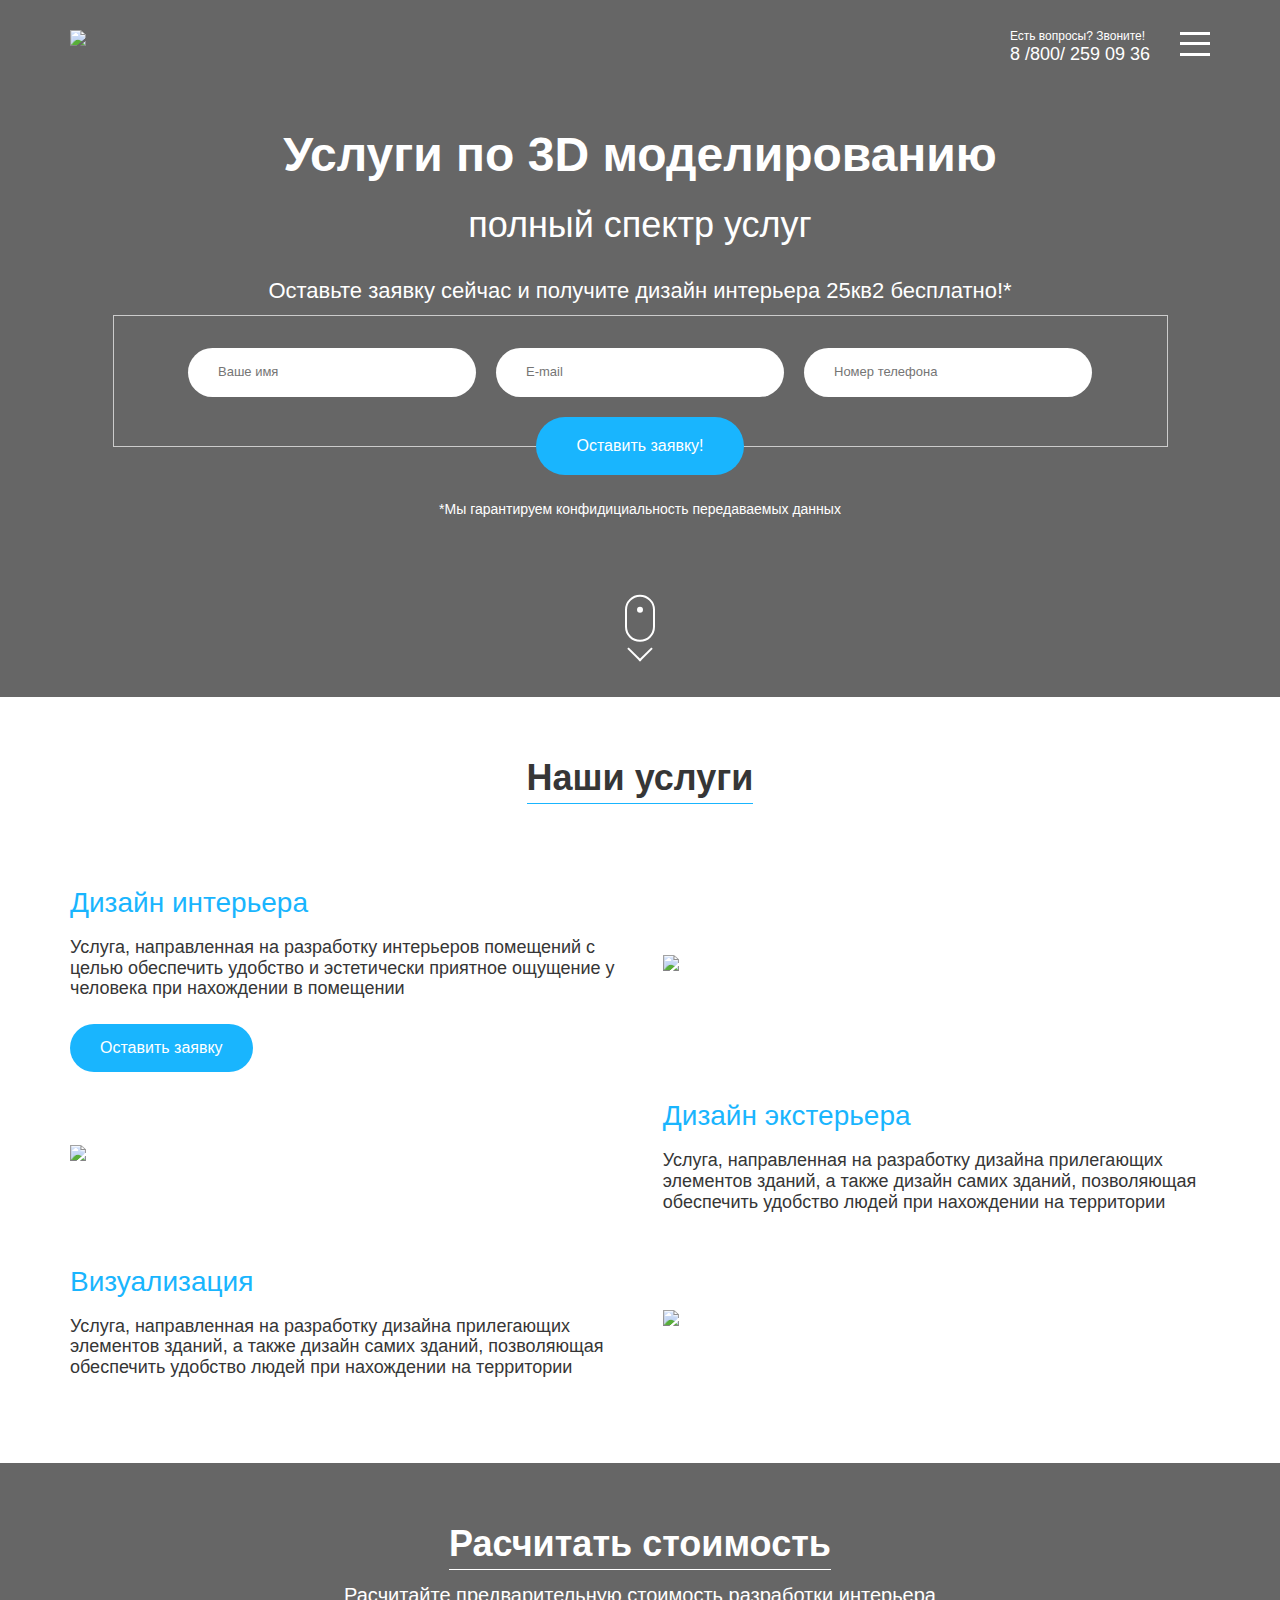
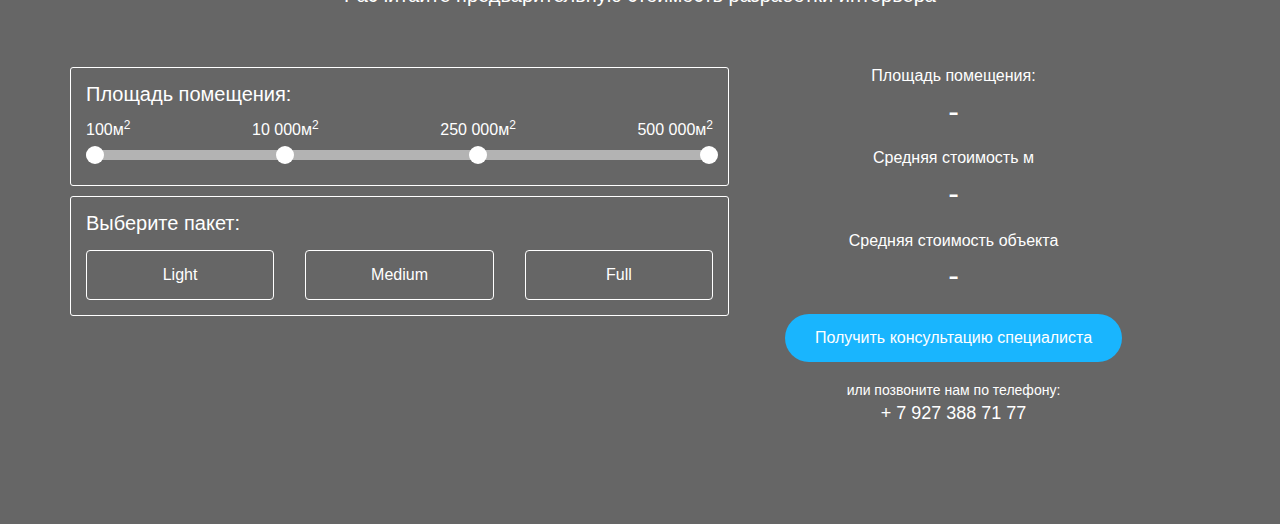
==== commit 11162a47: "Add files via upload" ====
--- a/index.html
+++ b/index.html
@@ -7,58 +7,119 @@
     <meta name="author" content="g1xus/Radmir Gazizov"/>
     <link rel="stylesheet" href="css/normalize.css"/>
     <link rel="stylesheet" href="css/style.css"/>
-    <title>Игры Инстаграм</title>
+    <title>23 Degree</title>
   </head>
   <body>
-    <header class="header">
+    <header class="header" id="main">
       <div class="container">
-        <div class="header-wrapper"><a class="logo" href="#">
-            <picture class="logo__picture">
-              <source media="(max-width: 576px)" srcset="img/logo64.webp 1x"/><img class="logo__img" src="img/logo128.webp" alt="GameStories"/>
+        <nav class="nav"><a href="#">
+            <picture>
+              <source media="(max-width: 768px)" srcset="img/logo768.png 1x"/>
+              <source media="(max-width: 992px)" srcset="img/logo992.png 1x"/><img src="img/logo.png"/>
+            </picture></a>
+          <div class="nav-interface">
+            <div class="nav-cta"><img class="nav-cta__img" src="img/header/smartphone.svg" alt=""/>
+              <div class="nav-cta__text"><span class="nav-cta__question">Есть вопросы? Звоните!</span><a class="nav-cta__phone" href="tel:+78002590936">8 /800/ 259 09 36</a></div>
+            </div>
+            <div class="nav-toggler" id="toggler"><span class="nav-toggler__line"></span></div>
+          </div>
+        </nav>
+        <div class="hero">
+          <div class="hero-title">
+            <h1 class="hero-title__major">Услуги по 3D моделированию</h1><span class="hero-title__minor">полный спектр услуг</span>
+          </div>
+          <p class="hero-cta">Оставьте заявку сейчас и получите дизайн интерьера 25кв2 бесплатно!*</p>
+          <form class="hero-form" action="#">
+            <div class="hero-form__wrapper">
+              <input class="hero-form__input" type="text" name="" placeholder="Ваше имя"/>
+              <input class="hero-form__input" type="email" name="" placeholder="E-mail"/>
+              <input class="hero-form__input" type="tel" name="" placeholder="Номер телефона"/>
+            </div>
+            <div class="hero-button__wrapper">
+              <button class="header-button" type="submit"> Оставить заявку!</button>
+            </div>
+          </form><span class="hero-security">*Мы гарантируем конфидициальность передаваемых данных</span>
+          <div class="slide" id="scroll"><a href="#services"><span class="arrow-7"></span></a></div>
+        </div>
+      </div>
+      <div class="nav-menu"><a class="nav-menu__el" href="#main">Главная</a><a class="nav-menu__el" href="#services">Наши услуги</a><a class="nav-menu__el" href="#rates">Стоимость</a><a class="nav-menu__el" href="#">Портфолио</a><a class="nav-menu__el" href="#">Наша команда</a><a class="nav-menu__el" href="#">Блог</a></div>
+    </header>
+    <section class="section services" id="services">
+      <div class="container">
+        <div class="section-headline">
+          <h1 class="section-headline__title dark">Наши услуги</h1>
+        </div>
+        <div class="services-wrapper">
+          <div class="services-element">
+            <div class="services-element__aside">
+              <h3 class="services-element__headline">  Дизайн интерьера</h3>
+              <p class="services-element__description">Услуга, направленная на разработку интерьеров помещений с целью обеспечить удобство и эстетически приятное ощущение у человека при нахождении в помещении</p>
+              <button class="button services-element__button" id="first-button">Оставить заявку</button>
+            </div>
+            <picture class="services-element__picture">
+              <source media="(max-width: 768px)" srcset="img/services/1992.webp 1x"/><img class="services-element__img" src="img/services/1.webp"/>
             </picture>
-            <div class="header-logo__text">
-              <h1 class="logo__title">GameStories</h1>
-              <h2 class="logo__subtitle">Маркет игр для сторис</h2>
-            </div></a>
-          <nav class="header-nav"><a class="header-nav__link" href="#">Стоп-скрин</a><a class="header-nav__link" href="#">Логические</a><a class="header-nav__link" href="#">Викторины</a>
-            <div class="header-nav__link" id="more-btn">Ещё<i class="fa fa-chevron-down header-nav__more-icon" aria-hidden="true"></i>
-              <div class="header-nav__more"><a class="header-nav__link" href="#">Психологические тесты</a><a class="header-nav__link" href="#">Загадки</a><a class="header-nav__link" href="#">Найди отличия</a><a class="header-nav__link" href="#">Квесты</a><a class="header-nav__link" href="#">Ребусы</a><a class="header-nav__link" href="#">Правда-ложь</a><a class="header-nav__link" href="#">Угадай</a><a class="header-nav__link" href="#">Логика с анимацией</a><a class="header-nav__link" href="#">Набор интерактивов</a></div>
+          </div>
+          <div class="services-element">
+            <picture class="services-element__picture" id="left-img">
+              <source media="(max-width: 768px)" srcset="img/services/2992.webp 1x"/><img class="services-element__img" src="img/services/2.webp"/>
+            </picture>
+            <div class="services-element__aside">
+              <h3 class="services-element__headline">Дизайн экстерьера</h3>
+              <p class="services-element__description">Услуга, направленная на разработку дизайна прилегающих элементов зданий, а также дизайн самих зданий, позволяющая обеспечить удобство людей при нахождении на территории</p>
             </div>
-          </nav>
-          <div class="header-cart"><i class="fa fa-bars header-cart__menu-toggler"></i>
-            <p class="header-cart__tip">Доберите <strong class="header-cart__tip_strong">5 игр </strong>до<br/><strong class="header-cart__tip_danger">скидки 30%  </strong>на всё</p><a class="header-cart__button" href="#"><i class="fa fa-shopping-cart header-cart__cart-icon"></i><span class="header-cart__text">Корзина</span><span class="header-cart__count">0</span></a>
+          </div>
+          <div class="services-element">
+            <div class="services-element__aside">
+              <h3 class="services-element__headline">Визуализация</h3>
+              <p class="services-element__description">Услуга, направленная на разработку дизайна прилегающих элементов зданий, а также дизайн самих зданий, позволяющая обеспечить удобство людей при нахождении на территории</p>
+            </div>
+            <picture class="services-element__picture">
+              <source media="(max-width: 768px)" srcset="img/services/3992.webp 1x"/><img class="services-element__img" src="img/services/3.webp"/>
+            </picture>
           </div>
         </div>
       </div>
-    </header>
-    <footer class="footer">
+    </section>
+    <section class="section rates light" id="rates">
       <div class="container">
-        <div class="footer-wrapper">
-          <div class="footer-info"><a class="logo footer-logo" href="#">
-              <picture class="logo__picture">
-                <source media="(max-width: 576px)" srcset="img/logo64.webp 1x"/><img class="logo__img" src="img/logo128.webp" alt="GameStories"/>
-              </picture>
-              <div class="header-logo__text">
-                <h1 class="logo__title">GameStories</h1>
-                <h2 class="logo__subtitle">Маркет игр для сторис</h2>
-              </div></a><a class="footer-info__doc" href="#">Пользовательское соглашение</a><a class="footer-info__doc" href="#">Оферта</a><span class="footer-info__copyright">2020 © GameStories</span></div>
-          <div class="footer-categories">
-            <h5 class="footer__title">Категории</h5>
-            <div class="footer-categories__wrapper">
-              <div class="footer-categories__column"><a class="footer-categories__el" href="#">Стоп-скрин</a><a class="footer-categories__el" href="#">Логические</a><a class="footer-categories__el" href="#">Викторины</a><a class="footer-categories__el" href="#">Психологические тесты</a><a class="footer-categories__el" href="#">Загадки</a><a class="footer-categories__el" href="#">Найди отличия</a></div>
-              <div class="footer-categories__column"><a class="footer-categories__el" href="#">Квесты</a><a class="footer-categories__el" href="#">Ребусы</a><a class="footer-categories__el" href="#">Правда-ложь</a><a class="footer-categories__el" href="#">Угадай</a><a class="footer-categories__el" href="#">Логика с анимацией</a><a class="footer-categories__el" href="#">Набор интерактивов</a></div>
+        <div class="section-headline">
+          <h1 class="section-headline__title light">Расчитать стоимость</h1>
+          <p class="section-headline__subtitle">Расчитайте предварительную стоимость разработки интерьера</p>
+        </div>
+        <div class="rates-wrapper">
+          <div class="rates-interface">
+            <div class="rates-interface__area rates-interface__border"><span class="rates-interface__title">Площадь помещения:</span>
+              <div class="rates-interface__dots"><span class="rates-interface__dot">100м<sup>2</sup></span><span class="rates-interface__dot">10 000м<sup>2</sup></span><span class="rates-interface__dot">250 000м<sup>2</sup></span><span class="rates-interface__dot">500 000м<sup>2</sup></span></div>
+            </div>
+            <div class="rates-interface__packages rates-interface__border"><span class="rates-interface__title">Выберите пакет:</span>
+              <div class="rates-interface__buttons">
+                <button class="rates-interface__button rates-interface__popup" id="popup-light">Light</button>
+                <button class="rates-interface__button rates-interface__popup" id="popup-med">Medium</button>
+                <button class="rates-interface__button rates-interface__popup" id="popup-full">Full</button>
+              </div>
             </div>
           </div>
-          <div class="footer-contacts">
-            <h5 class="footer__title">Контакты</h5>
-            <div class="footer-contacts__wrapper">
-              <div class="footer-contacts__column"><a class="footer-contacts__link" href="tel:+70000000001"><i class="fa fa-phone"></i>+7 (000) 000-00-03</a><a class="footer-contacts__link" href="mailto:support@storiesgames.ru"><i class="fa fa-envelope-o"></i>support@storiesgames.ru</a></div>
-              <div class="footer-contacts__column"><a href="#"><img class="footer-contacts__img" src="img/footer/instagram.svg" alt=""/></a><a href="#"><img class="footer-contacts__img" src="img/footer/telegram.svg" alt=""/></a></div>
+          <div class="rates-data">
+            <div class="rates-data__element">
+              <div class="rates-data__title">Площадь помещения:</div>
+              <div class="rates-data__info">-</div>
+            </div>
+            <div class="rates-data__element">
+              <div class="rates-data__title">Средняя стоимость м</div>
+              <div class="rates-data__info">-</div>
+            </div>
+            <div class="rates-data__element">
+              <div class="rates-data__title">Средняя стоимость объекта</div>
+              <div class="rates-data__info">-</div>
+            </div>
+            <div class="rates-data__interface">
+              <button class="button rates-data__button">Получить консультацию специалиста</button><span class="rates-data__cta">или позвоните нам по телефону:</span><a class="rates-data__phone" href="tel:+ 79273887177">+ 7 927 388 71 77</a>
             </div>
           </div>
         </div>
       </div>
-    </footer>
+    </section>
     <script src="https://code.jquery.com/jquery-3.4.1.min.js" integrity="sha256-CSXorXvZcTkaix6Yvo6HppcZGetbYMGWSFlBw8HfCJo=" crossorigin="anonymous"></script>
     <script src="js/script.js"></script>
   </body>
--- a/css/style.css
+++ b/css/style.css
@@ -1,5 +1,2 @@
-@charset "UTF-8";/*!
- *  Font Awesome 4.7.0 by @davegandy - http://fontawesome.io - @fontawesome
- *  License - http://fontawesome.io/license (Font: SIL OFL 1.1, CSS: MIT License)
- */@font-face{font-family:FontAwesome;src:url(../fonts/fontawesome-webfont.eot?v=4.7.0);src:url(../fonts/fontawesome-webfont.eot?#iefix&v=4.7.0) format("embedded-opentype"),url(../fonts/fontawesome-webfont.woff2?v=4.7.0) format("woff2"),url(../fonts/fontawesome-webfont.woff?v=4.7.0) format("woff"),url(../fonts/fontawesome-webfont.ttf?v=4.7.0) format("truetype"),url(../fonts/fontawesome-webfont.svg?v=4.7.0#fontawesomeregular) format("svg");font-weight:400;font-style:normal}.fa{display:inline-block;font:normal normal normal 14px/1 FontAwesome;font-size:inherit;text-rendering:auto;-webkit-font-smoothing:antialiased;-moz-osx-font-smoothing:grayscale}.fa-lg{font-size:1.33333em;line-height:.75em;vertical-align:-15%}.fa-2x{font-size:2em}.fa-3x{font-size:3em}.fa-4x{font-size:4em}.fa-5x{font-size:5em}.fa-fw{width:1.28571em;text-align:center}.fa-ul{padding-left:0;margin-left:2.14286em;list-style-type:none}.fa-ul>li{position:relative}.fa-li{position:absolute;left:-2.14286em;width:2.14286em;top:.14286em;text-align:center}.fa-li.fa-lg{left:-1.85714em}.fa-border{padding:.2em .25em .15em;border:solid .08em #eee;border-radius:.1em}.fa-pull-left{float:left}.fa-pull-right{float:right}.fa.fa-pull-left{margin-right:.3em}.fa.fa-pull-right{margin-left:.3em}.pull-right{float:right}.pull-left{float:left}.fa.pull-left{margin-right:.3em}.fa.pull-right{margin-left:.3em}.fa-spin{-webkit-animation:fa-spin 2s infinite linear;animation:fa-spin 2s infinite linear}.fa-pulse{-webkit-animation:fa-spin 1s infinite steps(8);animation:fa-spin 1s infinite steps(8)}@-webkit-keyframes fa-spin{0%{-webkit-transform:rotate(0);transform:rotate(0)}100%{-webkit-transform:rotate(359deg);transform:rotate(359deg)}}@keyframes fa-spin{0%{-webkit-transform:rotate(0);transform:rotate(0)}100%{-webkit-transform:rotate(359deg);transform:rotate(359deg)}}.fa-rotate-90{-webkit-transform:rotate(90deg);-ms-transform:rotate(90deg);transform:rotate(90deg)}.fa-rotate-180{-webkit-transform:rotate(180deg);-ms-transform:rotate(180deg);transform:rotate(180deg)}.fa-rotate-270{-webkit-transform:rotate(270deg);-ms-transform:rotate(270deg);transform:rotate(270deg)}.fa-flip-horizontal{-webkit-transform:scale(-1,1);-ms-transform:scale(-1,1);transform:scale(-1,1)}.fa-flip-vertical{-webkit-transform:scale(1,-1);-ms-transform:scale(1,-1);transform:scale(1,-1)}:root .fa-flip-horizontal,:root .fa-flip-vertical,:root .fa-rotate-180,:root .fa-rotate-270,:root .fa-rotate-90{-webkit-filter:none;filter:none}.fa-stack{position:relative;display:inline-block;width:2em;height:2em;line-height:2em;vertical-align:middle}.fa-stack-1x,.fa-stack-2x{position:absolute;left:0;width:100%;text-align:center}.fa-stack-1x{line-height:inherit}.fa-stack-2x{font-size:2em}.fa-inverse{color:#fff}.fa-glass:before{content:""}.fa-music:before{content:""}.fa-search:before{content:""}.fa-envelope-o:before{content:""}.fa-heart:before{content:""}.fa-star:before{content:""}.fa-star-o:before{content:""}.fa-user:before{content:""}.fa-film:before{content:""}.fa-th-large:before{content:""}.fa-th:before{content:""}.fa-th-list:before{content:""}.fa-check:before{content:""}.fa-close:before,.fa-remove:before,.fa-times:before{content:""}.fa-search-plus:before{content:""}.fa-search-minus:before{content:""}.fa-power-off:before{content:""}.fa-signal:before{content:""}.fa-cog:before,.fa-gear:before{content:""}.fa-trash-o:before{content:""}.fa-home:before{content:""}.fa-file-o:before{content:""}.fa-clock-o:before{content:""}.fa-road:before{content:""}.fa-download:before{content:""}.fa-arrow-circle-o-down:before{content:""}.fa-arrow-circle-o-up:before{content:""}.fa-inbox:before{content:""}.fa-play-circle-o:before{content:""}.fa-repeat:before,.fa-rotate-right:before{content:""}.fa-refresh:before{content:""}.fa-list-alt:before{content:""}.fa-lock:before{content:""}.fa-flag:before{content:""}.fa-headphones:before{content:""}.fa-volume-off:before{content:""}.fa-volume-down:before{content:""}.fa-volume-up:before{content:""}.fa-qrcode:before{content:""}.fa-barcode:before{content:""}.fa-tag:before{content:""}.fa-tags:before{content:""}.fa-book:before{content:""}.fa-bookmark:before{content:""}.fa-print:before{content:""}.fa-camera:before{content:""}.fa-font:before{content:""}.fa-bold:before{content:""}.fa-italic:before{content:""}.fa-text-height:before{content:""}.fa-text-width:before{content:""}.fa-align-left:before{content:""}.fa-align-center:before{content:""}.fa-align-right:before{content:""}.fa-align-justify:before{content:""}.fa-list:before{content:""}.fa-dedent:before,.fa-outdent:before{content:""}.fa-indent:before{content:""}.fa-video-camera:before{content:""}.fa-image:before,.fa-photo:before,.fa-picture-o:before{content:""}.fa-pencil:before{content:""}.fa-map-marker:before{content:""}.fa-adjust:before{content:""}.fa-tint:before{content:""}.fa-edit:before,.fa-pencil-square-o:before{content:""}.fa-share-square-o:before{content:""}.fa-check-square-o:before{content:""}.fa-arrows:before{content:""}.fa-step-backward:before{content:""}.fa-fast-backward:before{content:""}.fa-backward:before{content:""}.fa-play:before{content:""}.fa-pause:before{content:""}.fa-stop:before{content:""}.fa-forward:before{content:""}.fa-fast-forward:before{content:""}.fa-step-forward:before{content:""}.fa-eject:before{content:""}.fa-chevron-left:before{content:""}.fa-chevron-right:before{content:""}.fa-plus-circle:before{content:""}.fa-minus-circle:before{content:""}.fa-times-circle:before{content:""}.fa-check-circle:before{content:""}.fa-question-circle:before{content:""}.fa-info-circle:before{content:""}.fa-crosshairs:before{content:""}.fa-times-circle-o:before{content:""}.fa-check-circle-o:before{content:""}.fa-ban:before{content:""}.fa-arrow-left:before{content:""}.fa-arrow-right:before{content:""}.fa-arrow-up:before{content:""}.fa-arrow-down:before{content:""}.fa-mail-forward:before,.fa-share:before{content:""}.fa-expand:before{content:""}.fa-compress:before{content:""}.fa-plus:before{content:""}.fa-minus:before{content:""}.fa-asterisk:before{content:""}.fa-exclamation-circle:before{content:""}.fa-gift:before{content:""}.fa-leaf:before{content:""}.fa-fire:before{content:""}.fa-eye:before{content:""}.fa-eye-slash:before{content:""}.fa-exclamation-triangle:before,.fa-warning:before{content:""}.fa-plane:before{content:""}.fa-calendar:before{content:""}.fa-random:before{content:""}.fa-comment:before{content:""}.fa-magnet:before{content:""}.fa-chevron-up:before{content:""}.fa-chevron-down:before{content:""}.fa-retweet:before{content:""}.fa-shopping-cart:before{content:""}.fa-folder:before{content:""}.fa-folder-open:before{content:""}.fa-arrows-v:before{content:""}.fa-arrows-h:before{content:""}.fa-bar-chart-o:before,.fa-bar-chart:before{content:""}.fa-twitter-square:before{content:""}.fa-facebook-square:before{content:""}.fa-camera-retro:before{content:""}.fa-key:before{content:""}.fa-cogs:before,.fa-gears:before{content:""}.fa-comments:before{content:""}.fa-thumbs-o-up:before{content:""}.fa-thumbs-o-down:before{content:""}.fa-star-half:before{content:""}.fa-heart-o:before{content:""}.fa-sign-out:before{content:""}.fa-linkedin-square:before{content:""}.fa-thumb-tack:before{content:""}.fa-external-link:before{content:""}.fa-sign-in:before{content:""}.fa-trophy:before{content:""}.fa-github-square:before{content:""}.fa-upload:before{content:""}.fa-lemon-o:before{content:""}.fa-phone:before{content:""}.fa-square-o:before{content:""}.fa-bookmark-o:before{content:""}.fa-phone-square:before{content:""}.fa-twitter:before{content:""}.fa-facebook-f:before,.fa-facebook:before{content:""}.fa-github:before{content:""}.fa-unlock:before{content:""}.fa-credit-card:before{content:""}.fa-feed:before,.fa-rss:before{content:""}.fa-hdd-o:before{content:""}.fa-bullhorn:before{content:""}.fa-bell:before{content:""}.fa-certificate:before{content:""}.fa-hand-o-right:before{content:""}.fa-hand-o-left:before{content:""}.fa-hand-o-up:before{content:""}.fa-hand-o-down:before{content:""}.fa-arrow-circle-left:before{content:""}.fa-arrow-circle-right:before{content:""}.fa-arrow-circle-up:before{content:""}.fa-arrow-circle-down:before{content:""}.fa-globe:before{content:""}.fa-wrench:before{content:""}.fa-tasks:before{content:""}.fa-filter:before{content:""}.fa-briefcase:before{content:""}.fa-arrows-alt:before{content:""}.fa-group:before,.fa-users:before{content:""}.fa-chain:before,.fa-link:before{content:""}.fa-cloud:before{content:""}.fa-flask:before{content:""}.fa-cut:before,.fa-scissors:before{content:""}.fa-copy:before,.fa-files-o:before{content:""}.fa-paperclip:before{content:""}.fa-floppy-o:before,.fa-save:before{content:""}.fa-square:before{content:""}.fa-bars:before,.fa-navicon:before,.fa-reorder:before{content:""}.fa-list-ul:before{content:""}.fa-list-ol:before{content:""}.fa-strikethrough:before{content:""}.fa-underline:before{content:""}.fa-table:before{content:""}.fa-magic:before{content:""}.fa-truck:before{content:""}.fa-pinterest:before{content:""}.fa-pinterest-square:before{content:""}.fa-google-plus-square:before{content:""}.fa-google-plus:before{content:""}.fa-money:before{content:""}.fa-caret-down:before{content:""}.fa-caret-up:before{content:""}.fa-caret-left:before{content:""}.fa-caret-right:before{content:""}.fa-columns:before{content:""}.fa-sort:before,.fa-unsorted:before{content:""}.fa-sort-desc:before,.fa-sort-down:before{content:""}.fa-sort-asc:before,.fa-sort-up:before{content:""}.fa-envelope:before{content:""}.fa-linkedin:before{content:""}.fa-rotate-left:before,.fa-undo:before{content:""}.fa-gavel:before,.fa-legal:before{content:""}.fa-dashboard:before,.fa-tachometer:before{content:""}.fa-comment-o:before{content:""}.fa-comments-o:before{content:""}.fa-bolt:before,.fa-flash:before{content:""}.fa-sitemap:before{content:""}.fa-umbrella:before{content:""}.fa-clipboard:before,.fa-paste:before{content:""}.fa-lightbulb-o:before{content:""}.fa-exchange:before{content:""}.fa-cloud-download:before{content:""}.fa-cloud-upload:before{content:""}.fa-user-md:before{content:""}.fa-stethoscope:before{content:""}.fa-suitcase:before{content:""}.fa-bell-o:before{content:""}.fa-coffee:before{content:""}.fa-cutlery:before{content:""}.fa-file-text-o:before{content:""}.fa-building-o:before{content:""}.fa-hospital-o:before{content:""}.fa-ambulance:before{content:""}.fa-medkit:before{content:""}.fa-fighter-jet:before{content:""}.fa-beer:before{content:""}.fa-h-square:before{content:""}.fa-plus-square:before{content:""}.fa-angle-double-left:before{content:""}.fa-angle-double-right:before{content:""}.fa-angle-double-up:before{content:""}.fa-angle-double-down:before{content:""}.fa-angle-left:before{content:""}.fa-angle-right:before{content:""}.fa-angle-up:before{content:""}.fa-angle-down:before{content:""}.fa-desktop:before{content:""}.fa-laptop:before{content:""}.fa-tablet:before{content:""}.fa-mobile-phone:before,.fa-mobile:before{content:""}.fa-circle-o:before{content:""}.fa-quote-left:before{content:""}.fa-quote-right:before{content:""}.fa-spinner:before{content:""}.fa-circle:before{content:""}.fa-mail-reply:before,.fa-reply:before{content:""}.fa-github-alt:before{content:""}.fa-folder-o:before{content:""}.fa-folder-open-o:before{content:""}.fa-smile-o:before{content:""}.fa-frown-o:before{content:""}.fa-meh-o:before{content:""}.fa-gamepad:before{content:""}.fa-keyboard-o:before{content:""}.fa-flag-o:before{content:""}.fa-flag-checkered:before{content:""}.fa-terminal:before{content:""}.fa-code:before{content:""}.fa-mail-reply-all:before,.fa-reply-all:before{content:""}.fa-star-half-empty:before,.fa-star-half-full:before,.fa-star-half-o:before{content:""}.fa-location-arrow:before{content:""}.fa-crop:before{content:""}.fa-code-fork:before{content:""}.fa-chain-broken:before,.fa-unlink:before{content:""}.fa-question:before{content:""}.fa-info:before{content:""}.fa-exclamation:before{content:""}.fa-superscript:before{content:""}.fa-subscript:before{content:""}.fa-eraser:before{content:""}.fa-puzzle-piece:before{content:""}.fa-microphone:before{content:""}.fa-microphone-slash:before{content:""}.fa-shield:before{content:""}.fa-calendar-o:before{content:""}.fa-fire-extinguisher:before{content:""}.fa-rocket:before{content:""}.fa-maxcdn:before{content:""}.fa-chevron-circle-left:before{content:""}.fa-chevron-circle-right:before{content:""}.fa-chevron-circle-up:before{content:""}.fa-chevron-circle-down:before{content:""}.fa-html5:before{content:""}.fa-css3:before{content:""}.fa-anchor:before{content:""}.fa-unlock-alt:before{content:""}.fa-bullseye:before{content:""}.fa-ellipsis-h:before{content:""}.fa-ellipsis-v:before{content:""}.fa-rss-square:before{content:""}.fa-play-circle:before{content:""}.fa-ticket:before{content:""}.fa-minus-square:before{content:""}.fa-minus-square-o:before{content:""}.fa-level-up:before{content:""}.fa-level-down:before{content:""}.fa-check-square:before{content:""}.fa-pencil-square:before{content:""}.fa-external-link-square:before{content:""}.fa-share-square:before{content:""}.fa-compass:before{content:""}.fa-caret-square-o-down:before,.fa-toggle-down:before{content:""}.fa-caret-square-o-up:before,.fa-toggle-up:before{content:""}.fa-caret-square-o-right:before,.fa-toggle-right:before{content:""}.fa-eur:before,.fa-euro:before{content:""}.fa-gbp:before{content:""}.fa-dollar:before,.fa-usd:before{content:""}.fa-inr:before,.fa-rupee:before{content:""}.fa-cny:before,.fa-jpy:before,.fa-rmb:before,.fa-yen:before{content:""}.fa-rouble:before,.fa-rub:before,.fa-ruble:before{content:""}.fa-krw:before,.fa-won:before{content:""}.fa-bitcoin:before,.fa-btc:before{content:""}.fa-file:before{content:""}.fa-file-text:before{content:""}.fa-sort-alpha-asc:before{content:""}.fa-sort-alpha-desc:before{content:""}.fa-sort-amount-asc:before{content:""}.fa-sort-amount-desc:before{content:""}.fa-sort-numeric-asc:before{content:""}.fa-sort-numeric-desc:before{content:""}.fa-thumbs-up:before{content:""}.fa-thumbs-down:before{content:""}.fa-youtube-square:before{content:""}.fa-youtube:before{content:""}.fa-xing:before{content:""}.fa-xing-square:before{content:""}.fa-youtube-play:before{content:""}.fa-dropbox:before{content:""}.fa-stack-overflow:before{content:""}.fa-instagram:before{content:""}.fa-flickr:before{content:""}.fa-adn:before{content:""}.fa-bitbucket:before{content:""}.fa-bitbucket-square:before{content:""}.fa-tumblr:before{content:""}.fa-tumblr-square:before{content:""}.fa-long-arrow-down:before{content:""}.fa-long-arrow-up:before{content:""}.fa-long-arrow-left:before{content:""}.fa-long-arrow-right:before{content:""}.fa-apple:before{content:""}.fa-windows:before{content:""}.fa-android:before{content:""}.fa-linux:before{content:""}.fa-dribbble:before{content:""}.fa-skype:before{content:""}.fa-foursquare:before{content:""}.fa-trello:before{content:""}.fa-female:before{content:""}.fa-male:before{content:""}.fa-gittip:before,.fa-gratipay:before{content:""}.fa-sun-o:before{content:""}.fa-moon-o:before{content:""}.fa-archive:before{content:""}.fa-bug:before{content:""}.fa-vk:before{content:""}.fa-weibo:before{content:""}.fa-renren:before{content:""}.fa-pagelines:before{content:""}.fa-stack-exchange:before{content:""}.fa-arrow-circle-o-right:before{content:""}.fa-arrow-circle-o-left:before{content:""}.fa-caret-square-o-left:before,.fa-toggle-left:before{content:""}.fa-dot-circle-o:before{content:""}.fa-wheelchair:before{content:""}.fa-vimeo-square:before{content:""}.fa-try:before,.fa-turkish-lira:before{content:""}.fa-plus-square-o:before{content:""}.fa-space-shuttle:before{content:""}.fa-slack:before{content:""}.fa-envelope-square:before{content:""}.fa-wordpress:before{content:""}.fa-openid:before{content:""}.fa-bank:before,.fa-institution:before,.fa-university:before{content:""}.fa-graduation-cap:before,.fa-mortar-board:before{content:""}.fa-yahoo:before{content:""}.fa-google:before{content:""}.fa-reddit:before{content:""}.fa-reddit-square:before{content:""}.fa-stumbleupon-circle:before{content:""}.fa-stumbleupon:before{content:""}.fa-delicious:before{content:""}.fa-digg:before{content:""}.fa-pied-piper-pp:before{content:""}.fa-pied-piper-alt:before{content:""}.fa-drupal:before{content:""}.fa-joomla:before{content:""}.fa-language:before{content:""}.fa-fax:before{content:""}.fa-building:before{content:""}.fa-child:before{content:""}.fa-paw:before{content:""}.fa-spoon:before{content:""}.fa-cube:before{content:""}.fa-cubes:before{content:""}.fa-behance:before{content:""}.fa-behance-square:before{content:""}.fa-steam:before{content:""}.fa-steam-square:before{content:""}.fa-recycle:before{content:""}.fa-automobile:before,.fa-car:before{content:""}.fa-cab:before,.fa-taxi:before{content:""}.fa-tree:before{content:""}.fa-spotify:before{content:""}.fa-deviantart:before{content:""}.fa-soundcloud:before{content:""}.fa-database:before{content:""}.fa-file-pdf-o:before{content:""}.fa-file-word-o:before{content:""}.fa-file-excel-o:before{content:""}.fa-file-powerpoint-o:before{content:""}.fa-file-image-o:before,.fa-file-photo-o:before,.fa-file-picture-o:before{content:""}.fa-file-archive-o:before,.fa-file-zip-o:before{content:""}.fa-file-audio-o:before,.fa-file-sound-o:before{content:""}.fa-file-movie-o:before,.fa-file-video-o:before{content:""}.fa-file-code-o:before{content:""}.fa-vine:before{content:""}.fa-codepen:before{content:""}.fa-jsfiddle:before{content:""}.fa-life-bouy:before,.fa-life-buoy:before,.fa-life-ring:before,.fa-life-saver:before,.fa-support:before{content:""}.fa-circle-o-notch:before{content:""}.fa-ra:before,.fa-rebel:before,.fa-resistance:before{content:""}.fa-empire:before,.fa-ge:before{content:""}.fa-git-square:before{content:""}.fa-git:before{content:""}.fa-hacker-news:before,.fa-y-combinator-square:before,.fa-yc-square:before{content:""}.fa-tencent-weibo:before{content:""}.fa-qq:before{content:""}.fa-wechat:before,.fa-weixin:before{content:""}.fa-paper-plane:before,.fa-send:before{content:""}.fa-paper-plane-o:before,.fa-send-o:before{content:""}.fa-history:before{content:""}.fa-circle-thin:before{content:""}.fa-header:before{content:""}.fa-paragraph:before{content:""}.fa-sliders:before{content:""}.fa-share-alt:before{content:""}.fa-share-alt-square:before{content:""}.fa-bomb:before{content:""}.fa-futbol-o:before,.fa-soccer-ball-o:before{content:""}.fa-tty:before{content:""}.fa-binoculars:before{content:""}.fa-plug:before{content:""}.fa-slideshare:before{content:""}.fa-twitch:before{content:""}.fa-yelp:before{content:""}.fa-newspaper-o:before{content:""}.fa-wifi:before{content:""}.fa-calculator:before{content:""}.fa-paypal:before{content:""}.fa-google-wallet:before{content:""}.fa-cc-visa:before{content:""}.fa-cc-mastercard:before{content:""}.fa-cc-discover:before{content:""}.fa-cc-amex:before{content:""}.fa-cc-paypal:before{content:""}.fa-cc-stripe:before{content:""}.fa-bell-slash:before{content:""}.fa-bell-slash-o:before{content:""}.fa-trash:before{content:""}.fa-copyright:before{content:""}.fa-at:before{content:""}.fa-eyedropper:before{content:""}.fa-paint-brush:before{content:""}.fa-birthday-cake:before{content:""}.fa-area-chart:before{content:""}.fa-pie-chart:before{content:""}.fa-line-chart:before{content:""}.fa-lastfm:before{content:""}.fa-lastfm-square:before{content:""}.fa-toggle-off:before{content:""}.fa-toggle-on:before{content:""}.fa-bicycle:before{content:""}.fa-bus:before{content:""}.fa-ioxhost:before{content:""}.fa-angellist:before{content:""}.fa-cc:before{content:""}.fa-ils:before,.fa-shekel:before,.fa-sheqel:before{content:""}.fa-meanpath:before{content:""}.fa-buysellads:before{content:""}.fa-connectdevelop:before{content:""}.fa-dashcube:before{content:""}.fa-forumbee:before{content:""}.fa-leanpub:before{content:""}.fa-sellsy:before{content:""}.fa-shirtsinbulk:before{content:""}.fa-simplybuilt:before{content:""}.fa-skyatlas:before{content:""}.fa-cart-plus:before{content:""}.fa-cart-arrow-down:before{content:""}.fa-diamond:before{content:""}.fa-ship:before{content:""}.fa-user-secret:before{content:""}.fa-motorcycle:before{content:""}.fa-street-view:before{content:""}.fa-heartbeat:before{content:""}.fa-venus:before{content:""}.fa-mars:before{content:""}.fa-mercury:before{content:""}.fa-intersex:before,.fa-transgender:before{content:""}.fa-transgender-alt:before{content:""}.fa-venus-double:before{content:""}.fa-mars-double:before{content:""}.fa-venus-mars:before{content:""}.fa-mars-stroke:before{content:""}.fa-mars-stroke-v:before{content:""}.fa-mars-stroke-h:before{content:""}.fa-neuter:before{content:""}.fa-genderless:before{content:""}.fa-facebook-official:before{content:""}.fa-pinterest-p:before{content:""}.fa-whatsapp:before{content:""}.fa-server:before{content:""}.fa-user-plus:before{content:""}.fa-user-times:before{content:""}.fa-bed:before,.fa-hotel:before{content:""}.fa-viacoin:before{content:""}.fa-train:before{content:""}.fa-subway:before{content:""}.fa-medium:before{content:""}.fa-y-combinator:before,.fa-yc:before{content:""}.fa-optin-monster:before{content:""}.fa-opencart:before{content:""}.fa-expeditedssl:before{content:""}.fa-battery-4:before,.fa-battery-full:before,.fa-battery:before{content:""}.fa-battery-3:before,.fa-battery-three-quarters:before{content:""}.fa-battery-2:before,.fa-battery-half:before{content:""}.fa-battery-1:before,.fa-battery-quarter:before{content:""}.fa-battery-0:before,.fa-battery-empty:before{content:""}.fa-mouse-pointer:before{content:""}.fa-i-cursor:before{content:""}.fa-object-group:before{content:""}.fa-object-ungroup:before{content:""}.fa-sticky-note:before{content:""}.fa-sticky-note-o:before{content:""}.fa-cc-jcb:before{content:""}.fa-cc-diners-club:before{content:""}.fa-clone:before{content:""}.fa-balance-scale:before{content:""}.fa-hourglass-o:before{content:""}.fa-hourglass-1:before,.fa-hourglass-start:before{content:""}.fa-hourglass-2:before,.fa-hourglass-half:before{content:""}.fa-hourglass-3:before,.fa-hourglass-end:before{content:""}.fa-hourglass:before{content:""}.fa-hand-grab-o:before,.fa-hand-rock-o:before{content:""}.fa-hand-paper-o:before,.fa-hand-stop-o:before{content:""}.fa-hand-scissors-o:before{content:""}.fa-hand-lizard-o:before{content:""}.fa-hand-spock-o:before{content:""}.fa-hand-pointer-o:before{content:""}.fa-hand-peace-o:before{content:""}.fa-trademark:before{content:""}.fa-registered:before{content:""}.fa-creative-commons:before{content:""}.fa-gg:before{content:""}.fa-gg-circle:before{content:""}.fa-tripadvisor:before{content:""}.fa-odnoklassniki:before{content:""}.fa-odnoklassniki-square:before{content:""}.fa-get-pocket:before{content:""}.fa-wikipedia-w:before{content:""}.fa-safari:before{content:""}.fa-chrome:before{content:""}.fa-firefox:before{content:""}.fa-opera:before{content:""}.fa-internet-explorer:before{content:""}.fa-television:before,.fa-tv:before{content:""}.fa-contao:before{content:""}.fa-500px:before{content:""}.fa-amazon:before{content:""}.fa-calendar-plus-o:before{content:""}.fa-calendar-minus-o:before{content:""}.fa-calendar-times-o:before{content:""}.fa-calendar-check-o:before{content:""}.fa-industry:before{content:""}.fa-map-pin:before{content:""}.fa-map-signs:before{content:""}.fa-map-o:before{content:""}.fa-map:before{content:""}.fa-commenting:before{content:""}.fa-commenting-o:before{content:""}.fa-houzz:before{content:""}.fa-vimeo:before{content:""}.fa-black-tie:before{content:""}.fa-fonticons:before{content:""}.fa-reddit-alien:before{content:""}.fa-edge:before{content:""}.fa-credit-card-alt:before{content:""}.fa-codiepie:before{content:""}.fa-modx:before{content:""}.fa-fort-awesome:before{content:""}.fa-usb:before{content:""}.fa-product-hunt:before{content:""}.fa-mixcloud:before{content:""}.fa-scribd:before{content:""}.fa-pause-circle:before{content:""}.fa-pause-circle-o:before{content:""}.fa-stop-circle:before{content:""}.fa-stop-circle-o:before{content:""}.fa-shopping-bag:before{content:""}.fa-shopping-basket:before{content:""}.fa-hashtag:before{content:""}.fa-bluetooth:before{content:""}.fa-bluetooth-b:before{content:""}.fa-percent:before{content:""}.fa-gitlab:before{content:""}.fa-wpbeginner:before{content:""}.fa-wpforms:before{content:""}.fa-envira:before{content:""}.fa-universal-access:before{content:""}.fa-wheelchair-alt:before{content:""}.fa-question-circle-o:before{content:""}.fa-blind:before{content:""}.fa-audio-description:before{content:""}.fa-volume-control-phone:before{content:""}.fa-braille:before{content:""}.fa-assistive-listening-systems:before{content:""}.fa-american-sign-language-interpreting:before,.fa-asl-interpreting:before{content:""}.fa-deaf:before,.fa-deafness:before,.fa-hard-of-hearing:before{content:""}.fa-glide:before{content:""}.fa-glide-g:before{content:""}.fa-sign-language:before,.fa-signing:before{content:""}.fa-low-vision:before{content:""}.fa-viadeo:before{content:""}.fa-viadeo-square:before{content:""}.fa-snapchat:before{content:""}.fa-snapchat-ghost:before{content:""}.fa-snapchat-square:before{content:""}.fa-pied-piper:before{content:""}.fa-first-order:before{content:""}.fa-yoast:before{content:""}.fa-themeisle:before{content:""}.fa-google-plus-circle:before,.fa-google-plus-official:before{content:""}.fa-fa:before,.fa-font-awesome:before{content:""}.fa-handshake-o:before{content:""}.fa-envelope-open:before{content:""}.fa-envelope-open-o:before{content:""}.fa-linode:before{content:""}.fa-address-book:before{content:""}.fa-address-book-o:before{content:""}.fa-address-card:before,.fa-vcard:before{content:""}.fa-address-card-o:before,.fa-vcard-o:before{content:""}.fa-user-circle:before{content:""}.fa-user-circle-o:before{content:""}.fa-user-o:before{content:""}.fa-id-badge:before{content:""}.fa-drivers-license:before,.fa-id-card:before{content:""}.fa-drivers-license-o:before,.fa-id-card-o:before{content:""}.fa-quora:before{content:""}.fa-free-code-camp:before{content:""}.fa-telegram:before{content:""}.fa-thermometer-4:before,.fa-thermometer-full:before,.fa-thermometer:before{content:""}.fa-thermometer-3:before,.fa-thermometer-three-quarters:before{content:""}.fa-thermometer-2:before,.fa-thermometer-half:before{content:""}.fa-thermometer-1:before,.fa-thermometer-quarter:before{content:""}.fa-thermometer-0:before,.fa-thermometer-empty:before{content:""}.fa-shower:before{content:""}.fa-bath:before,.fa-bathtub:before,.fa-s15:before{content:""}.fa-podcast:before{content:""}.fa-window-maximize:before{content:""}.fa-window-minimize:before{content:""}.fa-window-restore:before{content:""}.fa-times-rectangle:before,.fa-window-close:before{content:""}.fa-times-rectangle-o:before,.fa-window-close-o:before{content:""}.fa-bandcamp:before{content:""}.fa-grav:before{content:""}.fa-etsy:before{content:""}.fa-imdb:before{content:""}.fa-ravelry:before{content:""}.fa-eercast:before{content:""}.fa-microchip:before{content:""}.fa-snowflake-o:before{content:""}.fa-superpowers:before{content:""}.fa-wpexplorer:before{content:""}.fa-meetup:before{content:""}.sr-only{position:absolute;width:1px;height:1px;padding:0;margin:-1px;overflow:hidden;clip:rect(0,0,0,0);border:0}.sr-only-focusable:active,.sr-only-focusable:focus{position:static;width:auto;height:auto;margin:0;overflow:visible;clip:auto}@font-face{font-family:PTSansBold;font-display:swap;src:url(../fonts/PTSans-CaptionBold.woff) format("woff"),url(../fonts/PTSans-CaptionBold.woff2) format("woff2");font-weight:700;font-style:normal}@font-face{font-family:PTSansReg;font-display:swap;src:url(../fonts/PTSans-Caption.woff) format("woff"),url(../fonts/PTSans-Caption.woff2) format("woff2");font-weight:400;font-style:normal}.container{max-width:1440px;margin:0 auto;padding:0 15px;position:relative}.logo{font-family:PtSansReg,sans-serif;display:-webkit-box;display:-ms-flexbox;display:flex;-webkit-box-align:center;-ms-flex-align:center;align-items:center;text-decoration:none}.logo__img{width:50px;margin-right:10px}.logo__title{font-size:22px;color:#222;margin:0}.logo__subtitle{font-size:12px;color:#898f97;margin:0}/*! normalize.css v8.0.1 | MIT License | github.com/necolas/normalize.css */html{line-height:1.15;-webkit-text-size-adjust:100%}body{margin:0}main{display:block}h1{font-size:2em;margin:.67em 0}hr{-webkit-box-sizing:content-box;box-sizing:content-box;height:0;overflow:visible}pre{font-family:monospace,monospace;font-size:1em}a{background-color:transparent}abbr[title]{border-bottom:none;text-decoration:underline;-webkit-text-decoration:underline dotted;text-decoration:underline dotted}b,strong{font-weight:bolder}code,kbd,samp{font-family:monospace,monospace;font-size:1em}small{font-size:80%}sub,sup{font-size:75%;line-height:0;position:relative;vertical-align:baseline}sub{bottom:-.25em}sup{top:-.5em}img{border-style:none}button,input,optgroup,select,textarea{font-family:inherit;font-size:100%;line-height:1.15;margin:0}button,input{overflow:visible}button,select{text-transform:none}[type=button],[type=reset],[type=submit],button{-webkit-appearance:button}[type=button]::-moz-focus-inner,[type=reset]::-moz-focus-inner,[type=submit]::-moz-focus-inner,button::-moz-focus-inner{border-style:none;padding:0}[type=button]:-moz-focusring,[type=reset]:-moz-focusring,[type=submit]:-moz-focusring,button:-moz-focusring{outline:1px dotted ButtonText}fieldset{padding:.35em .75em .625em}legend{-webkit-box-sizing:border-box;box-sizing:border-box;color:inherit;display:table;max-width:100%;padding:0;white-space:normal}progress{vertical-align:baseline}textarea{overflow:auto}[type=checkbox],[type=radio]{-webkit-box-sizing:border-box;box-sizing:border-box;padding:0}[type=number]::-webkit-inner-spin-button,[type=number]::-webkit-outer-spin-button{height:auto}[type=search]{-webkit-appearance:textfield;outline-offset:-2px}[type=search]::-webkit-search-decoration{-webkit-appearance:none}::-webkit-file-upload-button{-webkit-appearance:button;font:inherit}details{display:block}summary{display:list-item}template{display:none}[hidden]{display:none}.header{padding:15px 0;-webkit-box-shadow:0 1px 10px rgba(0,0,0,.1);box-shadow:0 1px 10px rgba(0,0,0,.1)}.header-wrapper{display:-webkit-box;display:-ms-flexbox;display:flex;-ms-flex-wrap:wrap;flex-wrap:wrap;-webkit-box-pack:justify;-ms-flex-pack:justify;justify-content:space-between;-webkit-box-align:center;-ms-flex-align:center;align-items:center}.header-nav{display:-webkit-box;display:-ms-flexbox;display:flex;-webkit-box-pack:center;-ms-flex-pack:center;justify-content:center}.header-nav__link{font-family:PtSansReg,sans-serif;color:#4d4d4d;text-decoration:none;margin-right:25px;font-size:15px;display:-webkit-box;display:-ms-flexbox;display:flex;-webkit-box-align:center;-ms-flex-align:center;align-items:center}.header-nav__more{position:absolute;top:30px;background-color:#fff;padding:10px;border-radius:5px;border-top-left-radius:0;border-top-right-radius:0;right:-65px;width:160px;-webkit-box-shadow:0 4px 8px 0 rgba(50,50,50,.64);box-shadow:0 4px 8px 0 rgba(50,50,50,.64)}.header-nav__more .header-nav__link{margin-bottom:10px}.header-nav__more-icon{font-size:12px;margin-left:3px}.header-cart{display:-webkit-box;display:-ms-flexbox;display:flex;-webkit-box-pack:justify;-ms-flex-pack:justify;justify-content:space-between;-webkit-box-align:center;-ms-flex-align:center;align-items:center}.header-cart__tip{font-family:PtSansReg,sans-serif;color:#4d4d4d;line-height:19px;margin-right:20px;font-size:15px}.header-cart__tip_strong{font-family:PtSansBold,sans-serif}.header-cart__tip_danger{color:#ff4b4b}.header-cart__button{font-family:PtSansBold,sans-serif;color:#222;padding:10px 15px;text-decoration:none;border:2px solid #ffd94b;border-radius:6px;display:-webkit-box;display:-ms-flexbox;display:flex;-webkit-box-align:center;-ms-flex-align:center;align-items:center;position:relative}.header-cart__cart-icon{display:none}.header-cart__count{background-color:#f0f0f0;color:#898f97;width:17px;height:17px;border-radius:50%;text-align:center;margin-left:5px;padding:3px 3px 4px 3px}.header-cart__count_active{background-color:#ff4b4b;color:#fff}.header-cart__menu-toggler{margin-right:15px;font-size:20px;display:none}#more-btn{position:relative}#more-btn:hover{cursor:pointer}.footer{background-color:#f8f8f8;border-top:3px solid #ececec;padding:30px 0}.footer-wrapper{display:-webkit-box;display:-ms-flexbox;display:flex;-ms-flex-wrap:wrap;flex-wrap:wrap}.footer-info{font-family:PTSansReg,sans-serif;display:-webkit-box;display:-ms-flexbox;display:flex;-webkit-box-orient:vertical;-webkit-box-direction:normal;-ms-flex-direction:column;flex-direction:column;margin-right:70px}.footer-info__doc{font-size:14px;color:#4d4d4d;text-decoration:none}.footer-info__copyright{margin-top:65px;color:#999}.footer__title{font-family:PTSansBold,sans-serif;font-size:15px;margin:0 0 10px 0;padding-bottom:10px;border-bottom:1px solid #ececec}.footer-categories{margin-right:20px}.footer-categories__wrapper{display:-webkit-box;display:-ms-flexbox;display:flex;-webkit-box-pack:justify;-ms-flex-pack:justify;justify-content:space-between}.footer-categories__column{display:-webkit-box;display:-ms-flexbox;display:flex;-webkit-box-orient:vertical;-webkit-box-direction:normal;-ms-flex-direction:column;flex-direction:column}.footer-categories__column:first-child{margin-right:110px}.footer-categories__el{font-family:PTSansReg,sans-serif;font-size:14px;color:#4d4d4d;text-decoration:none;margin-bottom:10px}.footer-contacts{justify-self:end}.footer-contacts__column{display:-webkit-box;display:-ms-flexbox;display:flex;-ms-flex-wrap:nowrap;flex-wrap:nowrap}.footer-contacts__column:first-child{-webkit-box-orient:vertical;-webkit-box-direction:normal;-ms-flex-direction:column;flex-direction:column}.footer-contacts__wrapper{display:-webkit-box;display:-ms-flexbox;display:flex;-webkit-box-orient:vertical;-webkit-box-direction:normal;-ms-flex-direction:column;flex-direction:column}.footer-contacts__link{font-family:PTSansReg,sans-serif;color:#4d4d4d;text-decoration:none;font-size:14px;margin-bottom:10px;display:-webkit-box;display:-ms-flexbox;display:flex;-ms-flex-wrap:nowrap;flex-wrap:nowrap}.footer-contacts__link i{margin-right:5px}.footer-contacts__img{margin-top:20px;margin-right:12px;width:48px}@media screen and (min-width:900px){.footer-logo{margin-bottom:20px}.footer-info__doc{margin-bottom:10px}}@media screen and (max-width:1128px){.footer-info{margin-right:50px}.footer-categories__column:first-child{margin-right:70px}}@media screen and (max-width:992px){.container{max-width:960px}.logo__img{width:40px}.logo__title{font-size:18px}.logo__subtitle{font-size:10px}.header{padding:10px 0}.header-nav__link{margin-right:15px;font-size:14px}.header-cart__tip{margin-right:15px;font-size:14px}.header-cart__button{padding:7px 12px}.footer-info{margin-right:30px}.footer-categories__column:first-child{margin-right:40px}.footer-contacts__img{width:40px;margin-top:10px}}@media screen and (max-width:900px){.footer-info{margin-right:0;-webkit-box-ordinal-group:2;-ms-flex-order:1;order:1;width:100%;-webkit-box-orient:horizontal;-webkit-box-direction:normal;-ms-flex-direction:row;flex-direction:row;-webkit-box-align:center;-ms-flex-align:center;align-items:center;-webkit-box-pack:justify;-ms-flex-pack:justify;justify-content:space-between;margin-top:20px}.footer-info__copyright{margin-top:0}.footer-categories{width:70%}.footer-contacts{width:25%}}@media screen and (max-width:820px){.header-nav{width:100%;padding:20px 0;-webkit-box-ordinal-group:2;-ms-flex-order:1;order:1}.header-cart__menu-toggler{display:block}}@media screen and (max-width:768px){.container{max-width:720px}.footer-contacts__img{width:34px;margin-top:10px}}@media screen and (max-width:700px){.footer-info{-webkit-box-orient:vertical;-webkit-box-direction:normal;-ms-flex-direction:column;flex-direction:column}.footer-info__doc{margin-top:10px;font-size:13px}.footer-info__copyright{margin-top:20px;font-size:13px}.footer-categories{width:68%}.footer-categories__el{font-size:13px}.footer-contacts__link{font-size:13px}}@media screen and (max-width:576px){.container{max-width:540px}.logo__img{width:30px}.logo__title{font-size:14px}.header{padding:5px 0}.header-nav{display:none}.header-cart__tip{margin-right:0;font-size:12px;line-height:1.2}.header-cart__button{border:none}.header-cart__text{display:none}.header-cart__cart-icon{display:block;color:#898f97;font-size:28px}.header-cart__count{position:absolute;background-color:#fff;padding:1px;font-family:PtSansReg,sans-serif;top:4px;right:4px}.header-cart__menu-toggler{display:none}.footer-logo{display:none}.footer-info{-webkit-box-orient:horizontal;-webkit-box-direction:normal;-ms-flex-direction:row;flex-direction:row;-ms-flex-wrap:wrap;flex-wrap:wrap;-webkit-box-pack:start;-ms-flex-pack:start;justify-content:flex-start}.footer-info__doc{margin-right:10px;font-size:12px}.footer-info__copyright{width:100%}.footer-categories{width:100%}.footer-categories__column{width:50%}.footer-categories__el{font-size:12px}.footer-contacts{width:100%}.footer-contacts__wrapper{-webkit-box-orient:horizontal;-webkit-box-direction:normal;-ms-flex-direction:row;flex-direction:row}.footer-contacts__link{font-size:12px;margin-right:10px}.footer-contacts__img{margin-top:0;margin-right:6px}}@media screen and (max-width:320px){.header-cart__tip{display:none}}
-/*# sourceMappingURL=[data-uri] */
+@charset "UTF-8";html{scroll-behavior:smooth}@font-face{font-family:RoBo;font-display:swap;src:url(../fonts/Roboto-Bold.woff) format("woff"),url(../fonts/Roboto-Bold.woff2) format("woff2");font-weight:700;font-style:normal}@font-face{font-family:RoLi;font-display:swap;src:url(../fonts/Roboto-Light.woff) format("woff"),url(../fonts/Roboto-Light.woff2) format("woff2");font-weight:300;font-style:normal}@font-face{font-family:RoMe;font-display:swap;src:url(../fonts/Roboto-Medium.woff) format("woff"),url(../fonts/Roboto-Medium.woff2) format("woff2");font-weight:500;font-style:normal}@font-face{font-family:RoRe;font-display:swap;src:url(../fonts/Roboto-Regular.woff) format("woff"),url(../fonts/Roboto-Regular.woff2) format("woff2");font-weight:400;font-style:normal}@font-face{font-family:RoTh;font-display:swap;src:url(../fonts/Roboto-Thin.woff) format("woff"),url(../fonts/Roboto-Thin.woff2) format("woff2");font-weight:100;font-style:normal}/*! normalize.css v8.0.1 | MIT License | github.com/necolas/normalize.css */html{line-height:1.15;-webkit-text-size-adjust:100%}body{margin:0}main{display:block}h1{font-size:2em;margin:.67em 0}hr{-webkit-box-sizing:content-box;box-sizing:content-box;height:0;overflow:visible}pre{font-family:monospace,monospace;font-size:1em}a{background-color:transparent}abbr[title]{border-bottom:none;text-decoration:underline;-webkit-text-decoration:underline dotted;text-decoration:underline dotted}b,strong{font-weight:bolder}code,kbd,samp{font-family:monospace,monospace;font-size:1em}small{font-size:80%}sub,sup{font-size:75%;line-height:0;position:relative;vertical-align:baseline}sub{bottom:-.25em}sup{top:-.5em}img{border-style:none}button,input,optgroup,select,textarea{font-family:inherit;font-size:100%;line-height:1.15;margin:0}button,input{overflow:visible}button,select{text-transform:none}[type=button],[type=reset],[type=submit],button{-webkit-appearance:button}[type=button]::-moz-focus-inner,[type=reset]::-moz-focus-inner,[type=submit]::-moz-focus-inner,button::-moz-focus-inner{border-style:none;padding:0}[type=button]:-moz-focusring,[type=reset]:-moz-focusring,[type=submit]:-moz-focusring,button:-moz-focusring{outline:1px dotted ButtonText}fieldset{padding:.35em .75em .625em}legend{-webkit-box-sizing:border-box;box-sizing:border-box;color:inherit;display:table;max-width:100%;padding:0;white-space:normal}progress{vertical-align:baseline}textarea{overflow:auto}[type=checkbox],[type=radio]{-webkit-box-sizing:border-box;box-sizing:border-box;padding:0}[type=number]::-webkit-inner-spin-button,[type=number]::-webkit-outer-spin-button{height:auto}[type=search]{-webkit-appearance:textfield;outline-offset:-2px}[type=search]::-webkit-search-decoration{-webkit-appearance:none}::-webkit-file-upload-button{-webkit-appearance:button;font:inherit}details{display:block}summary{display:list-item}template{display:none}[hidden]{display:none}.container{max-width:1140px;margin:0 auto;padding:0 15px;position:relative}.button{border:none;border-radius:100px;padding:15px 30px;color:#fff;background-color:#19b5fe;font-family:RoLi,sans-serif}.button:hover{cursor:pointer}.section{padding:60px 0}.section-headline{text-align:center;margin-bottom:60px}.section-headline__title{font-family:RoTh,sans-serif;display:inline;padding-bottom:5px;font-size:36px}.section-headline__subtitle{font-family:RoLi,sans-serif;font-size:20px}.dark{color:#363636;border-bottom:solid #19b5fe 1px}.light{color:#fff;border-bottom:solid #fff 1px}.header{background:-webkit-gradient(linear,left top,left bottom,from(rgba(0,0,0,.6)),to(rgba(0,0,0,.6))),url(../img/header/header-bg.webp) center no-repeat;background:-o-linear-gradient(rgba(0,0,0,.6),rgba(0,0,0,.6)),url(../img/header/header-bg.webp) center no-repeat;background:linear-gradient(rgba(0,0,0,.6),rgba(0,0,0,.6)),url(../img/header/header-bg.webp) center no-repeat;background-size:cover;position:relative}.header-button{font-family:RoMe,sans-serif;font-weight:500;padding:20px 40px;border:none;border-radius:100px;color:#fff;background-color:#19b5fe}.header-button:hover{cursor:pointer}.nav{display:-webkit-box;display:-ms-flexbox;display:flex;-webkit-box-pack:justify;-ms-flex-pack:justify;justify-content:space-between;padding:30px 0}.nav-cta{display:-webkit-box;display:-ms-flexbox;display:flex;-webkit-box-pack:justify;-ms-flex-pack:justify;justify-content:space-between;-webkit-box-align:center;-ms-flex-align:center;align-items:center;margin-right:30px}.nav-cta__text{display:-webkit-box;display:-ms-flexbox;display:flex;-webkit-box-orient:vertical;-webkit-box-direction:normal;-ms-flex-direction:column;flex-direction:column}.nav-cta__question{color:#fff;font-family:RoLi,sans-serif;font-weight:300;font-size:12px}.nav-cta__phone{font-family:RoMe,sans-serif;font-weight:500;font-size:18px;color:#fff;text-decoration:none}.nav-cta__phone:hover{text-decoration:underline}.nav-interface{display:-webkit-box;display:-ms-flexbox;display:flex;-webkit-box-align:center;-ms-flex-align:center;align-items:center}.nav-toggler{position:relative;width:30px;height:30px;z-index:999999}.nav-toggler:hover{cursor:pointer}.nav-toggler__line{position:absolute;top:0;left:0;width:100%;height:3px;display:block;background-color:#fff;-webkit-transition-duration:.5s;-o-transition-duration:.5s;transition-duration:.5s}.nav-toggler__line::before{content:'';height:3px;width:100%;position:absolute;background-color:#fff;top:10px}.nav-toggler__line::after{content:'';height:3px;width:100%;position:absolute;background-color:#fff;top:21px}.nav-toggler__line_active{-webkit-transform:rotate(90deg);-ms-transform:rotate(90deg);transform:rotate(90deg);top:10px;left:7px}.nav-toggler_active{width:30px;height:30px}.nav-menu{position:absolute;display:-webkit-box;display:-ms-flexbox;display:flex;-webkit-box-align:center;-ms-flex-align:center;align-items:center;-webkit-box-pack:center;-ms-flex-pack:center;justify-content:center;height:124px;width:100%;background-color:#19b5fe;top:0;-webkit-transform:translateY(-200%);-ms-transform:translateY(-200%);transform:translateY(-200%);-webkit-transition-duration:.5s;-o-transition-duration:.5s;transition-duration:.5s;-ms-flex-wrap:wrap;flex-wrap:wrap;z-index:100000}.nav-menu__el{font-family:RoLi,sans-serif;margin-right:40px;font-weight:300;text-decoration:none;background:rgba(240,233,241,.1);color:#fff;padding:5px;position:relative;display:block}.nav-menu__el:last-child{margin-right:0}.nav-menu_active{-webkit-transform:translateY(0);-ms-transform:translateY(0);transform:translateY(0)}.highlight{-webkit-transition:all .2s;-o-transition:all .2s;transition:all .2s;border-top:5px solid #7fd6fe;position:absolute;top:0;left:0;z-index:1;display:block}.hero{color:#fff;text-align:center;padding-bottom:60px;width:100%}.hero-title{font-family:RoBo,sans-serif}.hero-title__major{font-size:48px;margin-bottom:25px}.hero-title__minor{font-size:36px;line-height:1;margin-top:0;display:block;margin-bottom:35px}.hero-cta{font-family:RoLi,sans-serif;font-size:22px;margin-bottom:45px;font-weight:300}.hero-form{display:-webkit-box;display:-ms-flexbox;display:flex;-ms-flex-wrap:wrap;flex-wrap:wrap;-webkit-box-pack:center;-ms-flex-pack:center;justify-content:center;width:100%}.hero-form__input{font-family:RoLi,sans-serif;font-size:13px;font-weight:300;color:#606060;padding:17px 30px;border-radius:100px;border:none;width:20%;margin-right:20px;z-index:10000}.hero-form__input:last-child{margin-right:0}.hero-form__wrapper{width:100%;margin-bottom:15px;display:-webkit-box;display:-ms-flexbox;display:flex;-webkit-box-pack:center;-ms-flex-pack:center;justify-content:center;-ms-flex-wrap:wrap;flex-wrap:wrap}.hero-form::after{content:'';width:90%;height:130px;bottom:250px;border:1px solid #ccc;z-index:1000;position:absolute}.hero-button__wrapper{margin-bottom:20px;padding:5px;z-index:1001}.hero-security{font-family:RoLi,sans-serif;font-weight:300;font-size:14px}.slide a{z-index:2;display:inline-block;-webkit-transform:translate(0,-50%);-ms-transform:translate(0,-50%);transform:translate(0,-50%);color:#fff;letter-spacing:.1em;text-decoration:none;-webkit-transition:opacity .3s;-o-transition:opacity .3s;transition:opacity .3s}.slide a:hover{opacity:.5}#scroll{text-align:center;margin-top:100px}#scroll a span{padding:13px 16px 13px 10px;width:30px;height:50px;border:2px solid #fff;border-radius:50px;-webkit-box-sizing:border-box;box-sizing:border-box}#scroll a span::before{position:absolute;content:"";top:-3px;width:6px;height:6px;display:inline-block;background-color:#fff;border-radius:100%;-webkit-animation:dot 2s infinite;animation:dot 2s infinite;-webkit-box-sizing:border-box;box-sizing:border-box}#scroll a span::after{position:absolute;bottom:-30px;left:50%;width:18px;height:18px;content:"";margin-left:-9px;border-left:2px solid #fff;border-bottom:2px solid #fff;-webkit-transform:rotate(-45deg);-ms-transform:rotate(-45deg);transform:rotate(-45deg);-webkit-box-sizing:border-box;box-sizing:border-box}@-webkit-keyframes dot{0%{-webkit-transform:translate(0,0);transform:translate(0,0);opacity:0}40%{opacity:1}80%{-webkit-transform:translate(0,20px);transform:translate(0,20px);opacity:0}100%{opacity:0}}@keyframes dot{0%{-webkit-transform:translate(0,0);transform:translate(0,0);opacity:0}40%{opacity:1}80%{-webkit-transform:translate(0,20px);transform:translate(0,20px);opacity:0}100%{opacity:0}}.services{color:#363636}.services-wrapper{display:-webkit-box;display:-ms-flexbox;display:flex;-webkit-box-orient:vertical;-webkit-box-direction:normal;-ms-flex-direction:column;flex-direction:column}.services-element{display:-webkit-box;display:-ms-flexbox;display:flex;-webkit-box-pack:justify;-ms-flex-pack:justify;justify-content:space-between;-webkit-box-align:center;-ms-flex-align:center;align-items:center;width:100%}.services-element__picture{width:48%}.services-element__img{width:100%}.services-element__aside{font-family:RoLi,sans-serif;width:48%}.services-element__headline{font-size:28px;color:#19b5fe;margin-bottom:15px;font-weight:100}.services-element__description{font-weight:300;font-size:18px;margin-bottom:25px;width:100%}.left-side{width:50%}.rates{background:-webkit-gradient(linear,left top,left bottom,from(rgba(0,0,0,.6)),to(rgba(0,0,0,.6))),url(../img/rates/rates-bg.webp) center no-repeat;background:-o-linear-gradient(rgba(0,0,0,.6),rgba(0,0,0,.6)),url(../img/rates/rates-bg.webp) center no-repeat;background:linear-gradient(rgba(0,0,0,.6),rgba(0,0,0,.6)),url(../img/rates/rates-bg.webp) center no-repeat;background-size:cover;padding-bottom:100px}.rates-wrapper{display:-webkit-box;display:-ms-flexbox;display:flex;-webkit-box-pack:justify;-ms-flex-pack:justify;justify-content:space-between;-ms-flex-wrap:wrap;flex-wrap:wrap}.rates-interface{width:55%}.rates-interface__border{padding:15px;width:100%;border:1px solid #fff;border-radius:3px}.rates-interface__area{margin-bottom:10px}.rates-interface__title{font-family:RoRe,sans-serif;font-size:20px;display:block;margin-bottom:15px}.rates-interface__dots{position:relative;display:-webkit-box;display:-ms-flexbox;display:flex;-webkit-box-pack:justify;-ms-flex-pack:justify;justify-content:space-between;padding-bottom:30px;font-family:Foli,sans-serif}.rates-interface__dots::after{content:'';width:100%;height:10px;background-color:rgba(255,255,255,.5);position:absolute;bottom:10px;border-radius:10px}.rates-interface__dot{position:relative}.rates-interface__dot::after,.rates-interface__dot::before{content:'';background-color:#fff;position:absolute;bottom:-24px;left:50%;-webkit-transform:translateX(-50%);-ms-transform:translateX(-50%);transform:translateX(-50%);border-radius:50%;z-index:10}.rates-interface__dot::after{width:18px;height:18px}.rates-interface__dot::before{width:4px;height:4px;z-index:11;-webkit-transform:translateX(-2px);-ms-transform:translateX(-2px);transform:translateX(-2px);bottom:-16px}.rates-interface__dot:hover{cursor:pointer}.rates-interface__dot:hover::after{background-color:#19b5fe}.rates-interface__dot:visited::after{background-color:#4cc5fe}.rates-interface__dot:first-child::after,.rates-interface__dot:first-child::before{left:0;-webkit-transform:translateX(0);-ms-transform:translateX(0);transform:translateX(0)}.rates-interface__dot:first-child::before{left:7px}.rates-interface__dot:last-child::after{-webkit-transform:translateX(25px);-ms-transform:translateX(25px);transform:translateX(25px)}.rates-interface__dot:last-child::before{-webkit-transform:translateX(32px);-ms-transform:translateX(32px);transform:translateX(32px)}.rates-interface__dot_active::after{background-color:#19b5fe}.rates-interface__buttons{display:-webkit-box;display:-ms-flexbox;display:flex;-webkit-box-pack:justify;-ms-flex-pack:justify;justify-content:space-between;width:100%}.rates-interface__button{width:30%;font-family:RoRe,sans-serif;color:#fff;background-color:transparent;border:1px solid #fff;border-radius:4px;padding:15px 0;-webkit-transition-duration:.2s;-o-transition-duration:.2s;transition-duration:.2s}.rates-interface__button:hover{cursor:pointer;background-color:#19b5fe;border:1px solid #19b5fe}.rates-interface__button_active{background-color:#19b5fe}.rates-interface__popup{position:relative}.rates-interface__popup::after{color:#464646;position:absolute;width:300px;background-color:#fff;right:50%;-webkit-transform:translateX(50%);-ms-transform:translateX(50%);transform:translateX(50%);border-radius:5px;padding:5px;top:60px}.rates-data{width:30%;margin:0 auto;display:-webkit-box;display:-ms-flexbox;display:flex;-webkit-box-pack:center;-ms-flex-pack:center;justify-content:center;-webkit-box-orient:vertical;-webkit-box-direction:normal;-ms-flex-direction:column;flex-direction:column;text-align:center}.rates-data__title{font-family:RoLi,sans-serif;font-size:16px;margin-bottom:7px}.rates-data__info{font-family:RoRe,sans-serif;font-size:32px;margin-bottom:20px}.rates-data__button{margin-bottom:20px}.rates-data__cta{font-family:RoLi,sans-serif;font-size:14px;display:block;margin-bottom:5px}.rates-data__phone{font-family:RoRt,sans-serif;font-size:18px;text-decoration:none;color:#fff}.rates-data__interface{margin:0 auto}#popup-light::after{content:'План расстановки мебели 3D визуализация. Все рабочие чертежи (план полов, план потолка, развертки по стенам, план электросетей)';display:none;left:-155px}#popup-light:hover::after{display:block}#popup-med::after{content:'План расстановки мебели 3D визуализация. Все рабочие чертежи (план полов, план потолка, развертки по стенам, план электросетей)';display:none}#popup-med:hover::after{display:block}#popup-full::after{content:'План расстановки мебели 3D визуализация. Все рабочие чертежи (план полов, план потолка, развертки по стенам, план электросетей)';display:none;right:155px}#popup-full:hover::after{display:block}@media screen and (max-width:992px){.container{max-width:960px}.nav-menu{height:110px}.nav-menu__el{margin-right:20px}.rates-data__button{padding:10px}}@media screen and (max-width:768px){.container{max-width:720px}.section-headline__title{font-size:30px}.section-headline__subtitle{font-size:18px}.nav-cta__phone{font-size:16px}.nav-cta__img{display:none}.nav-menu{height:98px;padding:20px 0}.nav-menu__el{width:33%}.nav-menu__el:last-child{margin-right:20px}.hero-title__major{font-size:38px;margin-bottom:19px}.hero-title__minor{font-size:28px}.hero-cta{font-size:18px}.hero-form::after{width:98%}.services-element{-webkit-box-orient:vertical;-webkit-box-direction:normal;-ms-flex-direction:column;flex-direction:column;text-align:center;margin-bottom:40px}.services-element__picture{width:60%}.services-element__aside{width:70%}.services-element__button{margin-bottom:20px}#left-img{-webkit-box-ordinal-group:2;-ms-flex-order:1;order:1}.rates-wrapper{margin:0 auto}.rates-interface{width:95%;margin-bottom:30px}.rates-interface__title{font-size:18px}.rates-data{width:100%;-ms-flex-wrap:wrap;flex-wrap:wrap;-webkit-box-orient:horizontal;-webkit-box-direction:normal;-ms-flex-direction:row;flex-direction:row;-webkit-box-pack:center;-ms-flex-pack:center;justify-content:center}.rates-data__element{width:30%}.rates-data__button{padding:15px 20px}}@media screen and (max-width:579px){.hero-form::after{display:none}}@media screen and (max-width:576px){.container{max-width:540px}.section-headline{margin-bottom:30px}.section-headline__title{font-size:24px}.section-headline__subtitle{font-size:16px}.nav-menu{height:300px}.nav-menu__el{width:100%;text-align:center;background:0 0;margin-right:0;color:#fff}.nav-menu__el:last-child{margin-right:0}.hero-title__major{font-size:30px;margin-bottom:12px}.hero-title__minor{font-size:20px}.hero-form__input{width:30%;margin-right:0}.hero-form__input:first-child{margin-right:20px;margin-bottom:20px}.hero-form__input:nth-child(2){margin-bottom:20px}.hero-form__input{width:60%;text-align:center}.hero-form__input:first-child{margin-right:0}.services-element__picture{width:90%}.services-element__headline{font-size:22px}.services-element__description{font-size:16px}.rates-interface{width:90%}.rates-interface__title{font-size:16px}.rates-interface__dot{font-size:14px}.rates-data{-ms-flex-pack:distribute;justify-content:space-around;-webkit-box-orient:vertical;-webkit-box-direction:normal;-ms-flex-direction:column;flex-direction:column;margin:0 auto;text-align:center}.rates-data__element{width:100%}}@media screen and (max-width:450px){.hero-title__major{margin-bottom:0}}
+/*# sourceMappingURL=[data-uri] */
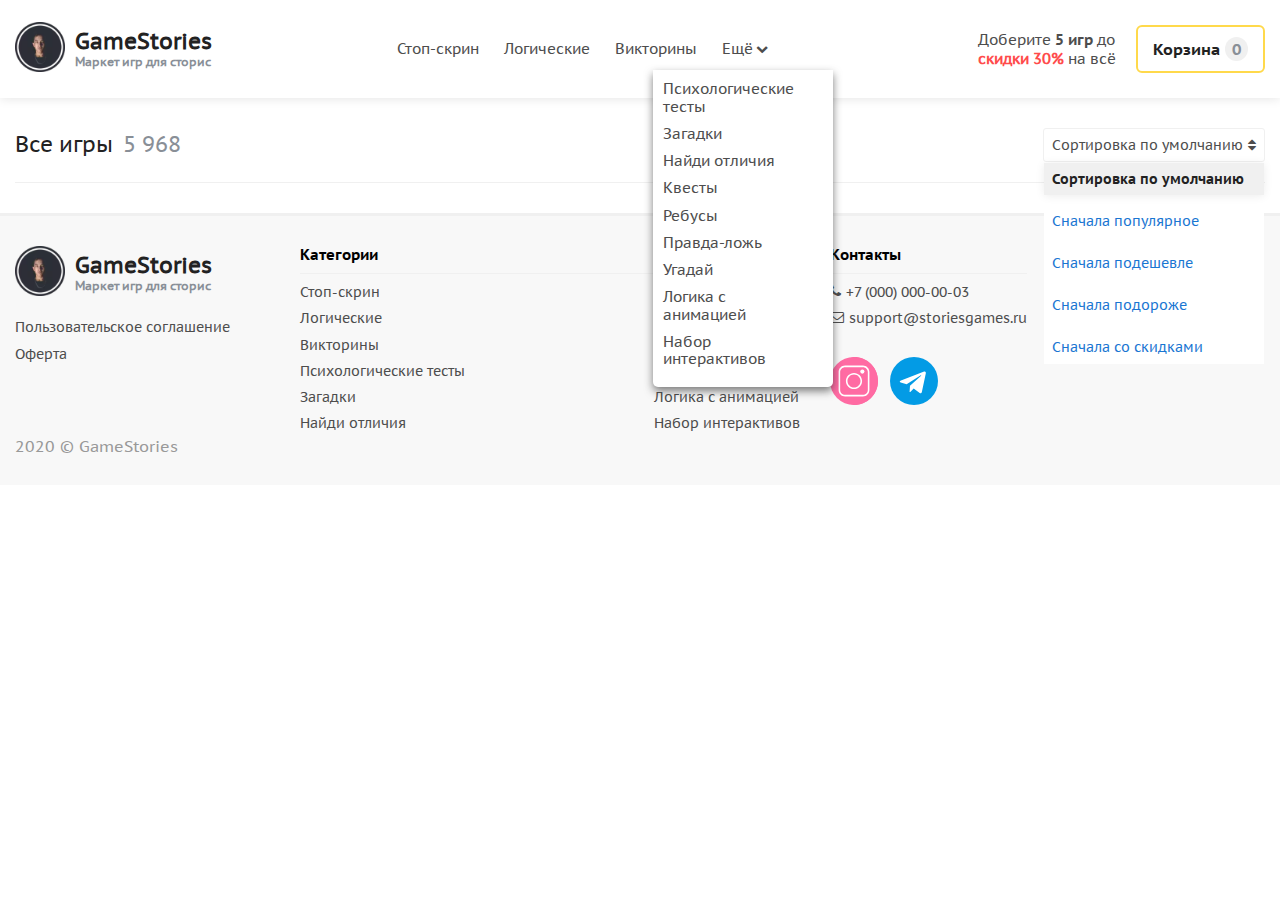
==== commit dafa617b: "Add files via upload" ====
--- a/index.html
+++ b/index.html
@@ -7,119 +7,74 @@
     <meta name="author" content="g1xus/Radmir Gazizov"/>
     <link rel="stylesheet" href="css/normalize.css"/>
     <link rel="stylesheet" href="css/style.css"/>
-    <title>23 Degree</title>
+    <title>Игры Инстаграм</title>
   </head>
   <body>
-    <header class="header" id="main">
+    <header class="header">
       <div class="container">
-        <nav class="nav"><a href="#">
-            <picture>
-              <source media="(max-width: 768px)" srcset="img/logo768.png 1x"/>
-              <source media="(max-width: 992px)" srcset="img/logo992.png 1x"/><img src="img/logo.png"/>
-            </picture></a>
-          <div class="nav-interface">
-            <div class="nav-cta"><img class="nav-cta__img" src="img/header/smartphone.svg" alt=""/>
-              <div class="nav-cta__text"><span class="nav-cta__question">Есть вопросы? Звоните!</span><a class="nav-cta__phone" href="tel:+78002590936">8 /800/ 259 09 36</a></div>
+        <div class="header-wrapper"><a class="logo" href="#">
+            <picture class="logo__picture">
+              <source media="(max-width: 576px)" srcset="img/logo64.webp 1x"/><img class="logo__img" src="img/logo128.webp" alt="GameStories"/>
+            </picture>
+            <div class="header-logo__text">
+              <h1 class="logo__title">GameStories</h1>
+              <h2 class="logo__subtitle">Маркет игр для сторис</h2>
+            </div></a>
+          <nav class="header-nav"><a class="header-nav__link" href="#">Стоп-скрин</a><a class="header-nav__link" href="#">Логические</a><a class="header-nav__link" href="#">Викторины</a>
+            <div class="header-nav__link" id="more-btn">Ещё<i class="fa fa-chevron-down header-nav__more-icon" aria-hidden="true"></i>
+              <div class="header-nav__more"><a class="header-nav__link" href="#">Психологические тесты</a><a class="header-nav__link" href="#">Загадки</a><a class="header-nav__link" href="#">Найди отличия</a><a class="header-nav__link" href="#">Квесты</a><a class="header-nav__link" href="#">Ребусы</a><a class="header-nav__link" href="#">Правда-ложь</a><a class="header-nav__link" href="#">Угадай</a><a class="header-nav__link" href="#">Логика с анимацией</a><a class="header-nav__link" href="#">Набор интерактивов</a></div>
             </div>
-            <div class="nav-toggler" id="toggler"><span class="nav-toggler__line"></span></div>
-          </div>
-        </nav>
-        <div class="hero">
-          <div class="hero-title">
-            <h1 class="hero-title__major">Услуги по 3D моделированию</h1><span class="hero-title__minor">полный спектр услуг</span>
-          </div>
-          <p class="hero-cta">Оставьте заявку сейчас и получите дизайн интерьера 25кв2 бесплатно!*</p>
-          <form class="hero-form" action="#">
-            <div class="hero-form__wrapper">
-              <input class="hero-form__input" type="text" name="" placeholder="Ваше имя"/>
-              <input class="hero-form__input" type="email" name="" placeholder="E-mail"/>
-              <input class="hero-form__input" type="tel" name="" placeholder="Номер телефона"/>
-            </div>
-            <div class="hero-button__wrapper">
-              <button class="header-button" type="submit"> Оставить заявку!</button>
-            </div>
-          </form><span class="hero-security">*Мы гарантируем конфидициальность передаваемых данных</span>
-          <div class="slide" id="scroll"><a href="#services"><span class="arrow-7"></span></a></div>
-        </div>
-      </div>
-      <div class="nav-menu"><a class="nav-menu__el" href="#main">Главная</a><a class="nav-menu__el" href="#services">Наши услуги</a><a class="nav-menu__el" href="#rates">Стоимость</a><a class="nav-menu__el" href="#">Портфолио</a><a class="nav-menu__el" href="#">Наша команда</a><a class="nav-menu__el" href="#">Блог</a></div>
-    </header>
-    <section class="section services" id="services">
-      <div class="container">
-        <div class="section-headline">
-          <h1 class="section-headline__title dark">Наши услуги</h1>
-        </div>
-        <div class="services-wrapper">
-          <div class="services-element">
-            <div class="services-element__aside">
-              <h3 class="services-element__headline">  Дизайн интерьера</h3>
-              <p class="services-element__description">Услуга, направленная на разработку интерьеров помещений с целью обеспечить удобство и эстетически приятное ощущение у человека при нахождении в помещении</p>
-              <button class="button services-element__button" id="first-button">Оставить заявку</button>
-            </div>
-            <picture class="services-element__picture">
-              <source media="(max-width: 768px)" srcset="img/services/1992.webp 1x"/><img class="services-element__img" src="img/services/1.webp"/>
-            </picture>
-          </div>
-          <div class="services-element">
-            <picture class="services-element__picture" id="left-img">
-              <source media="(max-width: 768px)" srcset="img/services/2992.webp 1x"/><img class="services-element__img" src="img/services/2.webp"/>
-            </picture>
-            <div class="services-element__aside">
-              <h3 class="services-element__headline">Дизайн экстерьера</h3>
-              <p class="services-element__description">Услуга, направленная на разработку дизайна прилегающих элементов зданий, а также дизайн самих зданий, позволяющая обеспечить удобство людей при нахождении на территории</p>
-            </div>
-          </div>
-          <div class="services-element">
-            <div class="services-element__aside">
-              <h3 class="services-element__headline">Визуализация</h3>
-              <p class="services-element__description">Услуга, направленная на разработку дизайна прилегающих элементов зданий, а также дизайн самих зданий, позволяющая обеспечить удобство людей при нахождении на территории</p>
-            </div>
-            <picture class="services-element__picture">
-              <source media="(max-width: 768px)" srcset="img/services/3992.webp 1x"/><img class="services-element__img" src="img/services/3.webp"/>
-            </picture>
+          </nav>
+          <div class="header-cart"><i class="fa fa-bars header-cart__menu-toggler"></i>
+            <p class="header-cart__tip">Доберите <strong class="header-cart__tip_strong">5 игр </strong>до<br/><strong class="header-cart__tip_danger">скидки 30%  </strong>на всё</p><a class="header-cart__button" href="#"><i class="fa fa-shopping-cart header-cart__cart-icon"></i><span class="header-cart__text">Корзина</span><span class="header-cart__count">0</span></a>
           </div>
         </div>
       </div>
-    </section>
-    <section class="section rates light" id="rates">
+    </header>
+    <div class="topbar">
       <div class="container">
-        <div class="section-headline">
-          <h1 class="section-headline__title light">Расчитать стоимость</h1>
-          <p class="section-headline__subtitle">Расчитайте предварительную стоимость разработки интерьера</p>
+        <div class="topbar-wrapper">
+          <div class="topbar-title">
+            <div class="topbar-title__text">Все игры</div>
+            <div class="topbar-title__count">5 968</div>
+          </div>
+          <div class="topbar-sort">
+            <div class="topbar-sort__toggler" id="sort-toggler">Сортировка по умолчанию<i class="fa fa-sort topbar-sort__icon"></i>
+              <div class="topbar-sort__menu"><a class="topbar-sort__element topbar-sort__element_selected" href="#">Сортировка по умолчанию</a><a class="topbar-sort__element" href="#">Сначала популярное</a><a class="topbar-sort__element" href="#">Сначала подешевле</a><a class="topbar-sort__element" href="#">Сначала подороже</a><a class="topbar-sort__element" href="#">Сначала со скидками</a></div>
+            </div>
+            <div class="topbar-sort__toggler" id="filter-toggler">Фильтры</div>
+          </div>
         </div>
-        <div class="rates-wrapper">
-          <div class="rates-interface">
-            <div class="rates-interface__area rates-interface__border"><span class="rates-interface__title">Площадь помещения:</span>
-              <div class="rates-interface__dots"><span class="rates-interface__dot">100м<sup>2</sup></span><span class="rates-interface__dot">10 000м<sup>2</sup></span><span class="rates-interface__dot">250 000м<sup>2</sup></span><span class="rates-interface__dot">500 000м<sup>2</sup></span></div>
-            </div>
-            <div class="rates-interface__packages rates-interface__border"><span class="rates-interface__title">Выберите пакет:</span>
-              <div class="rates-interface__buttons">
-                <button class="rates-interface__button rates-interface__popup" id="popup-light">Light</button>
-                <button class="rates-interface__button rates-interface__popup" id="popup-med">Medium</button>
-                <button class="rates-interface__button rates-interface__popup" id="popup-full">Full</button>
-              </div>
+      </div>
+    </div>
+    <footer class="footer">
+      <div class="container">
+        <div class="footer-wrapper">
+          <div class="footer-info"><a class="logo footer-logo" href="#">
+              <picture class="logo__picture">
+                <source media="(max-width: 576px)" srcset="img/logo64.webp 1x"/><img class="logo__img" src="img/logo128.webp" alt="GameStories"/>
+              </picture>
+              <div class="header-logo__text">
+                <h1 class="logo__title">GameStories</h1>
+                <h2 class="logo__subtitle">Маркет игр для сторис</h2>
+              </div></a><a class="footer-info__doc" href="#">Пользовательское соглашение</a><a class="footer-info__doc" href="#">Оферта</a><span class="footer-info__copyright">2020 © GameStories</span></div>
+          <div class="footer-categories">
+            <h5 class="footer__title">Категории</h5>
+            <div class="footer-categories__wrapper">
+              <div class="footer-categories__column"><a class="footer-categories__el" href="#">Стоп-скрин</a><a class="footer-categories__el" href="#">Логические</a><a class="footer-categories__el" href="#">Викторины</a><a class="footer-categories__el" href="#">Психологические тесты</a><a class="footer-categories__el" href="#">Загадки</a><a class="footer-categories__el" href="#">Найди отличия</a></div>
+              <div class="footer-categories__column"><a class="footer-categories__el" href="#">Квесты</a><a class="footer-categories__el" href="#">Ребусы</a><a class="footer-categories__el" href="#">Правда-ложь</a><a class="footer-categories__el" href="#">Угадай</a><a class="footer-categories__el" href="#">Логика с анимацией</a><a class="footer-categories__el" href="#">Набор интерактивов</a></div>
             </div>
           </div>
-          <div class="rates-data">
-            <div class="rates-data__element">
-              <div class="rates-data__title">Площадь помещения:</div>
-              <div class="rates-data__info">-</div>
-            </div>
-            <div class="rates-data__element">
-              <div class="rates-data__title">Средняя стоимость м</div>
-              <div class="rates-data__info">-</div>
-            </div>
-            <div class="rates-data__element">
-              <div class="rates-data__title">Средняя стоимость объекта</div>
-              <div class="rates-data__info">-</div>
-            </div>
-            <div class="rates-data__interface">
-              <button class="button rates-data__button">Получить консультацию специалиста</button><span class="rates-data__cta">или позвоните нам по телефону:</span><a class="rates-data__phone" href="tel:+ 79273887177">+ 7 927 388 71 77</a>
+          <div class="footer-contacts">
+            <h5 class="footer__title">Контакты</h5>
+            <div class="footer-contacts__wrapper">
+              <div class="footer-contacts__column"><a class="footer-contacts__link" href="tel:+70000000001"><i class="fa fa-phone"></i>+7 (000) 000-00-03</a><a class="footer-contacts__link" href="mailto:support@storiesgames.ru"><i class="fa fa-envelope-o"></i>support@storiesgames.ru</a></div>
+              <div class="footer-contacts__column"><a href="#"><img class="footer-contacts__img" src="img/footer/instagram.svg" alt=""/></a><a href="#"><img class="footer-contacts__img" src="img/footer/telegram.svg" alt=""/></a></div>
             </div>
           </div>
         </div>
       </div>
-    </section>
+    </footer>
     <script src="https://code.jquery.com/jquery-3.4.1.min.js" integrity="sha256-CSXorXvZcTkaix6Yvo6HppcZGetbYMGWSFlBw8HfCJo=" crossorigin="anonymous"></script>
     <script src="js/script.js"></script>
   </body>
--- a/css/style.css
+++ b/css/style.css
@@ -1,2 +1,5 @@
-@charset "UTF-8";html{scroll-behavior:smooth}@font-face{font-family:RoBo;font-display:swap;src:url(../fonts/Roboto-Bold.woff) format("woff"),url(../fonts/Roboto-Bold.woff2) format("woff2");font-weight:700;font-style:normal}@font-face{font-family:RoLi;font-display:swap;src:url(../fonts/Roboto-Light.woff) format("woff"),url(../fonts/Roboto-Light.woff2) format("woff2");font-weight:300;font-style:normal}@font-face{font-family:RoMe;font-display:swap;src:url(../fonts/Roboto-Medium.woff) format("woff"),url(../fonts/Roboto-Medium.woff2) format("woff2");font-weight:500;font-style:normal}@font-face{font-family:RoRe;font-display:swap;src:url(../fonts/Roboto-Regular.woff) format("woff"),url(../fonts/Roboto-Regular.woff2) format("woff2");font-weight:400;font-style:normal}@font-face{font-family:RoTh;font-display:swap;src:url(../fonts/Roboto-Thin.woff) format("woff"),url(../fonts/Roboto-Thin.woff2) format("woff2");font-weight:100;font-style:normal}/*! normalize.css v8.0.1 | MIT License | github.com/necolas/normalize.css */html{line-height:1.15;-webkit-text-size-adjust:100%}body{margin:0}main{display:block}h1{font-size:2em;margin:.67em 0}hr{-webkit-box-sizing:content-box;box-sizing:content-box;height:0;overflow:visible}pre{font-family:monospace,monospace;font-size:1em}a{background-color:transparent}abbr[title]{border-bottom:none;text-decoration:underline;-webkit-text-decoration:underline dotted;text-decoration:underline dotted}b,strong{font-weight:bolder}code,kbd,samp{font-family:monospace,monospace;font-size:1em}small{font-size:80%}sub,sup{font-size:75%;line-height:0;position:relative;vertical-align:baseline}sub{bottom:-.25em}sup{top:-.5em}img{border-style:none}button,input,optgroup,select,textarea{font-family:inherit;font-size:100%;line-height:1.15;margin:0}button,input{overflow:visible}button,select{text-transform:none}[type=button],[type=reset],[type=submit],button{-webkit-appearance:button}[type=button]::-moz-focus-inner,[type=reset]::-moz-focus-inner,[type=submit]::-moz-focus-inner,button::-moz-focus-inner{border-style:none;padding:0}[type=button]:-moz-focusring,[type=reset]:-moz-focusring,[type=submit]:-moz-focusring,button:-moz-focusring{outline:1px dotted ButtonText}fieldset{padding:.35em .75em .625em}legend{-webkit-box-sizing:border-box;box-sizing:border-box;color:inherit;display:table;max-width:100%;padding:0;white-space:normal}progress{vertical-align:baseline}textarea{overflow:auto}[type=checkbox],[type=radio]{-webkit-box-sizing:border-box;box-sizing:border-box;padding:0}[type=number]::-webkit-inner-spin-button,[type=number]::-webkit-outer-spin-button{height:auto}[type=search]{-webkit-appearance:textfield;outline-offset:-2px}[type=search]::-webkit-search-decoration{-webkit-appearance:none}::-webkit-file-upload-button{-webkit-appearance:button;font:inherit}details{display:block}summary{display:list-item}template{display:none}[hidden]{display:none}.container{max-width:1140px;margin:0 auto;padding:0 15px;position:relative}.button{border:none;border-radius:100px;padding:15px 30px;color:#fff;background-color:#19b5fe;font-family:RoLi,sans-serif}.button:hover{cursor:pointer}.section{padding:60px 0}.section-headline{text-align:center;margin-bottom:60px}.section-headline__title{font-family:RoTh,sans-serif;display:inline;padding-bottom:5px;font-size:36px}.section-headline__subtitle{font-family:RoLi,sans-serif;font-size:20px}.dark{color:#363636;border-bottom:solid #19b5fe 1px}.light{color:#fff;border-bottom:solid #fff 1px}.header{background:-webkit-gradient(linear,left top,left bottom,from(rgba(0,0,0,.6)),to(rgba(0,0,0,.6))),url(../img/header/header-bg.webp) center no-repeat;background:-o-linear-gradient(rgba(0,0,0,.6),rgba(0,0,0,.6)),url(../img/header/header-bg.webp) center no-repeat;background:linear-gradient(rgba(0,0,0,.6),rgba(0,0,0,.6)),url(../img/header/header-bg.webp) center no-repeat;background-size:cover;position:relative}.header-button{font-family:RoMe,sans-serif;font-weight:500;padding:20px 40px;border:none;border-radius:100px;color:#fff;background-color:#19b5fe}.header-button:hover{cursor:pointer}.nav{display:-webkit-box;display:-ms-flexbox;display:flex;-webkit-box-pack:justify;-ms-flex-pack:justify;justify-content:space-between;padding:30px 0}.nav-cta{display:-webkit-box;display:-ms-flexbox;display:flex;-webkit-box-pack:justify;-ms-flex-pack:justify;justify-content:space-between;-webkit-box-align:center;-ms-flex-align:center;align-items:center;margin-right:30px}.nav-cta__text{display:-webkit-box;display:-ms-flexbox;display:flex;-webkit-box-orient:vertical;-webkit-box-direction:normal;-ms-flex-direction:column;flex-direction:column}.nav-cta__question{color:#fff;font-family:RoLi,sans-serif;font-weight:300;font-size:12px}.nav-cta__phone{font-family:RoMe,sans-serif;font-weight:500;font-size:18px;color:#fff;text-decoration:none}.nav-cta__phone:hover{text-decoration:underline}.nav-interface{display:-webkit-box;display:-ms-flexbox;display:flex;-webkit-box-align:center;-ms-flex-align:center;align-items:center}.nav-toggler{position:relative;width:30px;height:30px;z-index:999999}.nav-toggler:hover{cursor:pointer}.nav-toggler__line{position:absolute;top:0;left:0;width:100%;height:3px;display:block;background-color:#fff;-webkit-transition-duration:.5s;-o-transition-duration:.5s;transition-duration:.5s}.nav-toggler__line::before{content:'';height:3px;width:100%;position:absolute;background-color:#fff;top:10px}.nav-toggler__line::after{content:'';height:3px;width:100%;position:absolute;background-color:#fff;top:21px}.nav-toggler__line_active{-webkit-transform:rotate(90deg);-ms-transform:rotate(90deg);transform:rotate(90deg);top:10px;left:7px}.nav-toggler_active{width:30px;height:30px}.nav-menu{position:absolute;display:-webkit-box;display:-ms-flexbox;display:flex;-webkit-box-align:center;-ms-flex-align:center;align-items:center;-webkit-box-pack:center;-ms-flex-pack:center;justify-content:center;height:124px;width:100%;background-color:#19b5fe;top:0;-webkit-transform:translateY(-200%);-ms-transform:translateY(-200%);transform:translateY(-200%);-webkit-transition-duration:.5s;-o-transition-duration:.5s;transition-duration:.5s;-ms-flex-wrap:wrap;flex-wrap:wrap;z-index:100000}.nav-menu__el{font-family:RoLi,sans-serif;margin-right:40px;font-weight:300;text-decoration:none;background:rgba(240,233,241,.1);color:#fff;padding:5px;position:relative;display:block}.nav-menu__el:last-child{margin-right:0}.nav-menu_active{-webkit-transform:translateY(0);-ms-transform:translateY(0);transform:translateY(0)}.highlight{-webkit-transition:all .2s;-o-transition:all .2s;transition:all .2s;border-top:5px solid #7fd6fe;position:absolute;top:0;left:0;z-index:1;display:block}.hero{color:#fff;text-align:center;padding-bottom:60px;width:100%}.hero-title{font-family:RoBo,sans-serif}.hero-title__major{font-size:48px;margin-bottom:25px}.hero-title__minor{font-size:36px;line-height:1;margin-top:0;display:block;margin-bottom:35px}.hero-cta{font-family:RoLi,sans-serif;font-size:22px;margin-bottom:45px;font-weight:300}.hero-form{display:-webkit-box;display:-ms-flexbox;display:flex;-ms-flex-wrap:wrap;flex-wrap:wrap;-webkit-box-pack:center;-ms-flex-pack:center;justify-content:center;width:100%}.hero-form__input{font-family:RoLi,sans-serif;font-size:13px;font-weight:300;color:#606060;padding:17px 30px;border-radius:100px;border:none;width:20%;margin-right:20px;z-index:10000}.hero-form__input:last-child{margin-right:0}.hero-form__wrapper{width:100%;margin-bottom:15px;display:-webkit-box;display:-ms-flexbox;display:flex;-webkit-box-pack:center;-ms-flex-pack:center;justify-content:center;-ms-flex-wrap:wrap;flex-wrap:wrap}.hero-form::after{content:'';width:90%;height:130px;bottom:250px;border:1px solid #ccc;z-index:1000;position:absolute}.hero-button__wrapper{margin-bottom:20px;padding:5px;z-index:1001}.hero-security{font-family:RoLi,sans-serif;font-weight:300;font-size:14px}.slide a{z-index:2;display:inline-block;-webkit-transform:translate(0,-50%);-ms-transform:translate(0,-50%);transform:translate(0,-50%);color:#fff;letter-spacing:.1em;text-decoration:none;-webkit-transition:opacity .3s;-o-transition:opacity .3s;transition:opacity .3s}.slide a:hover{opacity:.5}#scroll{text-align:center;margin-top:100px}#scroll a span{padding:13px 16px 13px 10px;width:30px;height:50px;border:2px solid #fff;border-radius:50px;-webkit-box-sizing:border-box;box-sizing:border-box}#scroll a span::before{position:absolute;content:"";top:-3px;width:6px;height:6px;display:inline-block;background-color:#fff;border-radius:100%;-webkit-animation:dot 2s infinite;animation:dot 2s infinite;-webkit-box-sizing:border-box;box-sizing:border-box}#scroll a span::after{position:absolute;bottom:-30px;left:50%;width:18px;height:18px;content:"";margin-left:-9px;border-left:2px solid #fff;border-bottom:2px solid #fff;-webkit-transform:rotate(-45deg);-ms-transform:rotate(-45deg);transform:rotate(-45deg);-webkit-box-sizing:border-box;box-sizing:border-box}@-webkit-keyframes dot{0%{-webkit-transform:translate(0,0);transform:translate(0,0);opacity:0}40%{opacity:1}80%{-webkit-transform:translate(0,20px);transform:translate(0,20px);opacity:0}100%{opacity:0}}@keyframes dot{0%{-webkit-transform:translate(0,0);transform:translate(0,0);opacity:0}40%{opacity:1}80%{-webkit-transform:translate(0,20px);transform:translate(0,20px);opacity:0}100%{opacity:0}}.services{color:#363636}.services-wrapper{display:-webkit-box;display:-ms-flexbox;display:flex;-webkit-box-orient:vertical;-webkit-box-direction:normal;-ms-flex-direction:column;flex-direction:column}.services-element{display:-webkit-box;display:-ms-flexbox;display:flex;-webkit-box-pack:justify;-ms-flex-pack:justify;justify-content:space-between;-webkit-box-align:center;-ms-flex-align:center;align-items:center;width:100%}.services-element__picture{width:48%}.services-element__img{width:100%}.services-element__aside{font-family:RoLi,sans-serif;width:48%}.services-element__headline{font-size:28px;color:#19b5fe;margin-bottom:15px;font-weight:100}.services-element__description{font-weight:300;font-size:18px;margin-bottom:25px;width:100%}.left-side{width:50%}.rates{background:-webkit-gradient(linear,left top,left bottom,from(rgba(0,0,0,.6)),to(rgba(0,0,0,.6))),url(../img/rates/rates-bg.webp) center no-repeat;background:-o-linear-gradient(rgba(0,0,0,.6),rgba(0,0,0,.6)),url(../img/rates/rates-bg.webp) center no-repeat;background:linear-gradient(rgba(0,0,0,.6),rgba(0,0,0,.6)),url(../img/rates/rates-bg.webp) center no-repeat;background-size:cover;padding-bottom:100px}.rates-wrapper{display:-webkit-box;display:-ms-flexbox;display:flex;-webkit-box-pack:justify;-ms-flex-pack:justify;justify-content:space-between;-ms-flex-wrap:wrap;flex-wrap:wrap}.rates-interface{width:55%}.rates-interface__border{padding:15px;width:100%;border:1px solid #fff;border-radius:3px}.rates-interface__area{margin-bottom:10px}.rates-interface__title{font-family:RoRe,sans-serif;font-size:20px;display:block;margin-bottom:15px}.rates-interface__dots{position:relative;display:-webkit-box;display:-ms-flexbox;display:flex;-webkit-box-pack:justify;-ms-flex-pack:justify;justify-content:space-between;padding-bottom:30px;font-family:Foli,sans-serif}.rates-interface__dots::after{content:'';width:100%;height:10px;background-color:rgba(255,255,255,.5);position:absolute;bottom:10px;border-radius:10px}.rates-interface__dot{position:relative}.rates-interface__dot::after,.rates-interface__dot::before{content:'';background-color:#fff;position:absolute;bottom:-24px;left:50%;-webkit-transform:translateX(-50%);-ms-transform:translateX(-50%);transform:translateX(-50%);border-radius:50%;z-index:10}.rates-interface__dot::after{width:18px;height:18px}.rates-interface__dot::before{width:4px;height:4px;z-index:11;-webkit-transform:translateX(-2px);-ms-transform:translateX(-2px);transform:translateX(-2px);bottom:-16px}.rates-interface__dot:hover{cursor:pointer}.rates-interface__dot:hover::after{background-color:#19b5fe}.rates-interface__dot:visited::after{background-color:#4cc5fe}.rates-interface__dot:first-child::after,.rates-interface__dot:first-child::before{left:0;-webkit-transform:translateX(0);-ms-transform:translateX(0);transform:translateX(0)}.rates-interface__dot:first-child::before{left:7px}.rates-interface__dot:last-child::after{-webkit-transform:translateX(25px);-ms-transform:translateX(25px);transform:translateX(25px)}.rates-interface__dot:last-child::before{-webkit-transform:translateX(32px);-ms-transform:translateX(32px);transform:translateX(32px)}.rates-interface__dot_active::after{background-color:#19b5fe}.rates-interface__buttons{display:-webkit-box;display:-ms-flexbox;display:flex;-webkit-box-pack:justify;-ms-flex-pack:justify;justify-content:space-between;width:100%}.rates-interface__button{width:30%;font-family:RoRe,sans-serif;color:#fff;background-color:transparent;border:1px solid #fff;border-radius:4px;padding:15px 0;-webkit-transition-duration:.2s;-o-transition-duration:.2s;transition-duration:.2s}.rates-interface__button:hover{cursor:pointer;background-color:#19b5fe;border:1px solid #19b5fe}.rates-interface__button_active{background-color:#19b5fe}.rates-interface__popup{position:relative}.rates-interface__popup::after{color:#464646;position:absolute;width:300px;background-color:#fff;right:50%;-webkit-transform:translateX(50%);-ms-transform:translateX(50%);transform:translateX(50%);border-radius:5px;padding:5px;top:60px}.rates-data{width:30%;margin:0 auto;display:-webkit-box;display:-ms-flexbox;display:flex;-webkit-box-pack:center;-ms-flex-pack:center;justify-content:center;-webkit-box-orient:vertical;-webkit-box-direction:normal;-ms-flex-direction:column;flex-direction:column;text-align:center}.rates-data__title{font-family:RoLi,sans-serif;font-size:16px;margin-bottom:7px}.rates-data__info{font-family:RoRe,sans-serif;font-size:32px;margin-bottom:20px}.rates-data__button{margin-bottom:20px}.rates-data__cta{font-family:RoLi,sans-serif;font-size:14px;display:block;margin-bottom:5px}.rates-data__phone{font-family:RoRt,sans-serif;font-size:18px;text-decoration:none;color:#fff}.rates-data__interface{margin:0 auto}#popup-light::after{content:'План расстановки мебели 3D визуализация. Все рабочие чертежи (план полов, план потолка, развертки по стенам, план электросетей)';display:none;left:-155px}#popup-light:hover::after{display:block}#popup-med::after{content:'План расстановки мебели 3D визуализация. Все рабочие чертежи (план полов, план потолка, развертки по стенам, план электросетей)';display:none}#popup-med:hover::after{display:block}#popup-full::after{content:'План расстановки мебели 3D визуализация. Все рабочие чертежи (план полов, план потолка, развертки по стенам, план электросетей)';display:none;right:155px}#popup-full:hover::after{display:block}@media screen and (max-width:992px){.container{max-width:960px}.nav-menu{height:110px}.nav-menu__el{margin-right:20px}.rates-data__button{padding:10px}}@media screen and (max-width:768px){.container{max-width:720px}.section-headline__title{font-size:30px}.section-headline__subtitle{font-size:18px}.nav-cta__phone{font-size:16px}.nav-cta__img{display:none}.nav-menu{height:98px;padding:20px 0}.nav-menu__el{width:33%}.nav-menu__el:last-child{margin-right:20px}.hero-title__major{font-size:38px;margin-bottom:19px}.hero-title__minor{font-size:28px}.hero-cta{font-size:18px}.hero-form::after{width:98%}.services-element{-webkit-box-orient:vertical;-webkit-box-direction:normal;-ms-flex-direction:column;flex-direction:column;text-align:center;margin-bottom:40px}.services-element__picture{width:60%}.services-element__aside{width:70%}.services-element__button{margin-bottom:20px}#left-img{-webkit-box-ordinal-group:2;-ms-flex-order:1;order:1}.rates-wrapper{margin:0 auto}.rates-interface{width:95%;margin-bottom:30px}.rates-interface__title{font-size:18px}.rates-data{width:100%;-ms-flex-wrap:wrap;flex-wrap:wrap;-webkit-box-orient:horizontal;-webkit-box-direction:normal;-ms-flex-direction:row;flex-direction:row;-webkit-box-pack:center;-ms-flex-pack:center;justify-content:center}.rates-data__element{width:30%}.rates-data__button{padding:15px 20px}}@media screen and (max-width:579px){.hero-form::after{display:none}}@media screen and (max-width:576px){.container{max-width:540px}.section-headline{margin-bottom:30px}.section-headline__title{font-size:24px}.section-headline__subtitle{font-size:16px}.nav-menu{height:300px}.nav-menu__el{width:100%;text-align:center;background:0 0;margin-right:0;color:#fff}.nav-menu__el:last-child{margin-right:0}.hero-title__major{font-size:30px;margin-bottom:12px}.hero-title__minor{font-size:20px}.hero-form__input{width:30%;margin-right:0}.hero-form__input:first-child{margin-right:20px;margin-bottom:20px}.hero-form__input:nth-child(2){margin-bottom:20px}.hero-form__input{width:60%;text-align:center}.hero-form__input:first-child{margin-right:0}.services-element__picture{width:90%}.services-element__headline{font-size:22px}.services-element__description{font-size:16px}.rates-interface{width:90%}.rates-interface__title{font-size:16px}.rates-interface__dot{font-size:14px}.rates-data{-ms-flex-pack:distribute;justify-content:space-around;-webkit-box-orient:vertical;-webkit-box-direction:normal;-ms-flex-direction:column;flex-direction:column;margin:0 auto;text-align:center}.rates-data__element{width:100%}}@media screen and (max-width:450px){.hero-title__major{margin-bottom:0}}
-/*# sourceMappingURL=[data-uri] */
+@charset "UTF-8";/*!
+ *  Font Awesome 4.7.0 by @davegandy - http://fontawesome.io - @fontawesome
+ *  License - http://fontawesome.io/license (Font: SIL OFL 1.1, CSS: MIT License)
+ */@font-face{font-family:FontAwesome;src:url(../fonts/fontawesome-webfont.eot?v=4.7.0);src:url(../fonts/fontawesome-webfont.eot?#iefix&v=4.7.0) format("embedded-opentype"),url(../fonts/fontawesome-webfont.woff2?v=4.7.0) format("woff2"),url(../fonts/fontawesome-webfont.woff?v=4.7.0) format("woff"),url(../fonts/fontawesome-webfont.ttf?v=4.7.0) format("truetype"),url(../fonts/fontawesome-webfont.svg?v=4.7.0#fontawesomeregular) format("svg");font-weight:400;font-style:normal}.fa{display:inline-block;font:normal normal normal 14px/1 FontAwesome;font-size:inherit;text-rendering:auto;-webkit-font-smoothing:antialiased;-moz-osx-font-smoothing:grayscale}.fa-lg{font-size:1.33333em;line-height:.75em;vertical-align:-15%}.fa-2x{font-size:2em}.fa-3x{font-size:3em}.fa-4x{font-size:4em}.fa-5x{font-size:5em}.fa-fw{width:1.28571em;text-align:center}.fa-ul{padding-left:0;margin-left:2.14286em;list-style-type:none}.fa-ul>li{position:relative}.fa-li{position:absolute;left:-2.14286em;width:2.14286em;top:.14286em;text-align:center}.fa-li.fa-lg{left:-1.85714em}.fa-border{padding:.2em .25em .15em;border:solid .08em #eee;border-radius:.1em}.fa-pull-left{float:left}.fa-pull-right{float:right}.fa.fa-pull-left{margin-right:.3em}.fa.fa-pull-right{margin-left:.3em}.pull-right{float:right}.pull-left{float:left}.fa.pull-left{margin-right:.3em}.fa.pull-right{margin-left:.3em}.fa-spin{-webkit-animation:fa-spin 2s infinite linear;animation:fa-spin 2s infinite linear}.fa-pulse{-webkit-animation:fa-spin 1s infinite steps(8);animation:fa-spin 1s infinite steps(8)}@-webkit-keyframes fa-spin{0%{-webkit-transform:rotate(0);transform:rotate(0)}100%{-webkit-transform:rotate(359deg);transform:rotate(359deg)}}@keyframes fa-spin{0%{-webkit-transform:rotate(0);transform:rotate(0)}100%{-webkit-transform:rotate(359deg);transform:rotate(359deg)}}.fa-rotate-90{-webkit-transform:rotate(90deg);-ms-transform:rotate(90deg);transform:rotate(90deg)}.fa-rotate-180{-webkit-transform:rotate(180deg);-ms-transform:rotate(180deg);transform:rotate(180deg)}.fa-rotate-270{-webkit-transform:rotate(270deg);-ms-transform:rotate(270deg);transform:rotate(270deg)}.fa-flip-horizontal{-webkit-transform:scale(-1,1);-ms-transform:scale(-1,1);transform:scale(-1,1)}.fa-flip-vertical{-webkit-transform:scale(1,-1);-ms-transform:scale(1,-1);transform:scale(1,-1)}:root .fa-flip-horizontal,:root .fa-flip-vertical,:root .fa-rotate-180,:root .fa-rotate-270,:root .fa-rotate-90{-webkit-filter:none;filter:none}.fa-stack{position:relative;display:inline-block;width:2em;height:2em;line-height:2em;vertical-align:middle}.fa-stack-1x,.fa-stack-2x{position:absolute;left:0;width:100%;text-align:center}.fa-stack-1x{line-height:inherit}.fa-stack-2x{font-size:2em}.fa-inverse{color:#fff}.fa-glass:before{content:""}.fa-music:before{content:""}.fa-search:before{content:""}.fa-envelope-o:before{content:""}.fa-heart:before{content:""}.fa-star:before{content:""}.fa-star-o:before{content:""}.fa-user:before{content:""}.fa-film:before{content:""}.fa-th-large:before{content:""}.fa-th:before{content:""}.fa-th-list:before{content:""}.fa-check:before{content:""}.fa-close:before,.fa-remove:before,.fa-times:before{content:""}.fa-search-plus:before{content:""}.fa-search-minus:before{content:""}.fa-power-off:before{content:""}.fa-signal:before{content:""}.fa-cog:before,.fa-gear:before{content:""}.fa-trash-o:before{content:""}.fa-home:before{content:""}.fa-file-o:before{content:""}.fa-clock-o:before{content:""}.fa-road:before{content:""}.fa-download:before{content:""}.fa-arrow-circle-o-down:before{content:""}.fa-arrow-circle-o-up:before{content:""}.fa-inbox:before{content:""}.fa-play-circle-o:before{content:""}.fa-repeat:before,.fa-rotate-right:before{content:""}.fa-refresh:before{content:""}.fa-list-alt:before{content:""}.fa-lock:before{content:""}.fa-flag:before{content:""}.fa-headphones:before{content:""}.fa-volume-off:before{content:""}.fa-volume-down:before{content:""}.fa-volume-up:before{content:""}.fa-qrcode:before{content:""}.fa-barcode:before{content:""}.fa-tag:before{content:""}.fa-tags:before{content:""}.fa-book:before{content:""}.fa-bookmark:before{content:""}.fa-print:before{content:""}.fa-camera:before{content:""}.fa-font:before{content:""}.fa-bold:before{content:""}.fa-italic:before{content:""}.fa-text-height:before{content:""}.fa-text-width:before{content:""}.fa-align-left:before{content:""}.fa-align-center:before{content:""}.fa-align-right:before{content:""}.fa-align-justify:before{content:""}.fa-list:before{content:""}.fa-dedent:before,.fa-outdent:before{content:""}.fa-indent:before{content:""}.fa-video-camera:before{content:""}.fa-image:before,.fa-photo:before,.fa-picture-o:before{content:""}.fa-pencil:before{content:""}.fa-map-marker:before{content:""}.fa-adjust:before{content:""}.fa-tint:before{content:""}.fa-edit:before,.fa-pencil-square-o:before{content:""}.fa-share-square-o:before{content:""}.fa-check-square-o:before{content:""}.fa-arrows:before{content:""}.fa-step-backward:before{content:""}.fa-fast-backward:before{content:""}.fa-backward:before{content:""}.fa-play:before{content:""}.fa-pause:before{content:""}.fa-stop:before{content:""}.fa-forward:before{content:""}.fa-fast-forward:before{content:""}.fa-step-forward:before{content:""}.fa-eject:before{content:""}.fa-chevron-left:before{content:""}.fa-chevron-right:before{content:""}.fa-plus-circle:before{content:""}.fa-minus-circle:before{content:""}.fa-times-circle:before{content:""}.fa-check-circle:before{content:""}.fa-question-circle:before{content:""}.fa-info-circle:before{content:""}.fa-crosshairs:before{content:""}.fa-times-circle-o:before{content:""}.fa-check-circle-o:before{content:""}.fa-ban:before{content:""}.fa-arrow-left:before{content:""}.fa-arrow-right:before{content:""}.fa-arrow-up:before{content:""}.fa-arrow-down:before{content:""}.fa-mail-forward:before,.fa-share:before{content:""}.fa-expand:before{content:""}.fa-compress:before{content:""}.fa-plus:before{content:""}.fa-minus:before{content:""}.fa-asterisk:before{content:""}.fa-exclamation-circle:before{content:""}.fa-gift:before{content:""}.fa-leaf:before{content:""}.fa-fire:before{content:""}.fa-eye:before{content:""}.fa-eye-slash:before{content:""}.fa-exclamation-triangle:before,.fa-warning:before{content:""}.fa-plane:before{content:""}.fa-calendar:before{content:""}.fa-random:before{content:""}.fa-comment:before{content:""}.fa-magnet:before{content:""}.fa-chevron-up:before{content:""}.fa-chevron-down:before{content:""}.fa-retweet:before{content:""}.fa-shopping-cart:before{content:""}.fa-folder:before{content:""}.fa-folder-open:before{content:""}.fa-arrows-v:before{content:""}.fa-arrows-h:before{content:""}.fa-bar-chart-o:before,.fa-bar-chart:before{content:""}.fa-twitter-square:before{content:""}.fa-facebook-square:before{content:""}.fa-camera-retro:before{content:""}.fa-key:before{content:""}.fa-cogs:before,.fa-gears:before{content:""}.fa-comments:before{content:""}.fa-thumbs-o-up:before{content:""}.fa-thumbs-o-down:before{content:""}.fa-star-half:before{content:""}.fa-heart-o:before{content:""}.fa-sign-out:before{content:""}.fa-linkedin-square:before{content:""}.fa-thumb-tack:before{content:""}.fa-external-link:before{content:""}.fa-sign-in:before{content:""}.fa-trophy:before{content:""}.fa-github-square:before{content:""}.fa-upload:before{content:""}.fa-lemon-o:before{content:""}.fa-phone:before{content:""}.fa-square-o:before{content:""}.fa-bookmark-o:before{content:""}.fa-phone-square:before{content:""}.fa-twitter:before{content:""}.fa-facebook-f:before,.fa-facebook:before{content:""}.fa-github:before{content:""}.fa-unlock:before{content:""}.fa-credit-card:before{content:""}.fa-feed:before,.fa-rss:before{content:""}.fa-hdd-o:before{content:""}.fa-bullhorn:before{content:""}.fa-bell:before{content:""}.fa-certificate:before{content:""}.fa-hand-o-right:before{content:""}.fa-hand-o-left:before{content:""}.fa-hand-o-up:before{content:""}.fa-hand-o-down:before{content:""}.fa-arrow-circle-left:before{content:""}.fa-arrow-circle-right:before{content:""}.fa-arrow-circle-up:before{content:""}.fa-arrow-circle-down:before{content:""}.fa-globe:before{content:""}.fa-wrench:before{content:""}.fa-tasks:before{content:""}.fa-filter:before{content:""}.fa-briefcase:before{content:""}.fa-arrows-alt:before{content:""}.fa-group:before,.fa-users:before{content:""}.fa-chain:before,.fa-link:before{content:""}.fa-cloud:before{content:""}.fa-flask:before{content:""}.fa-cut:before,.fa-scissors:before{content:""}.fa-copy:before,.fa-files-o:before{content:""}.fa-paperclip:before{content:""}.fa-floppy-o:before,.fa-save:before{content:""}.fa-square:before{content:""}.fa-bars:before,.fa-navicon:before,.fa-reorder:before{content:""}.fa-list-ul:before{content:""}.fa-list-ol:before{content:""}.fa-strikethrough:before{content:""}.fa-underline:before{content:""}.fa-table:before{content:""}.fa-magic:before{content:""}.fa-truck:before{content:""}.fa-pinterest:before{content:""}.fa-pinterest-square:before{content:""}.fa-google-plus-square:before{content:""}.fa-google-plus:before{content:""}.fa-money:before{content:""}.fa-caret-down:before{content:""}.fa-caret-up:before{content:""}.fa-caret-left:before{content:""}.fa-caret-right:before{content:""}.fa-columns:before{content:""}.fa-sort:before,.fa-unsorted:before{content:""}.fa-sort-desc:before,.fa-sort-down:before{content:""}.fa-sort-asc:before,.fa-sort-up:before{content:""}.fa-envelope:before{content:""}.fa-linkedin:before{content:""}.fa-rotate-left:before,.fa-undo:before{content:""}.fa-gavel:before,.fa-legal:before{content:""}.fa-dashboard:before,.fa-tachometer:before{content:""}.fa-comment-o:before{content:""}.fa-comments-o:before{content:""}.fa-bolt:before,.fa-flash:before{content:""}.fa-sitemap:before{content:""}.fa-umbrella:before{content:""}.fa-clipboard:before,.fa-paste:before{content:""}.fa-lightbulb-o:before{content:""}.fa-exchange:before{content:""}.fa-cloud-download:before{content:""}.fa-cloud-upload:before{content:""}.fa-user-md:before{content:""}.fa-stethoscope:before{content:""}.fa-suitcase:before{content:""}.fa-bell-o:before{content:""}.fa-coffee:before{content:""}.fa-cutlery:before{content:""}.fa-file-text-o:before{content:""}.fa-building-o:before{content:""}.fa-hospital-o:before{content:""}.fa-ambulance:before{content:""}.fa-medkit:before{content:""}.fa-fighter-jet:before{content:""}.fa-beer:before{content:""}.fa-h-square:before{content:""}.fa-plus-square:before{content:""}.fa-angle-double-left:before{content:""}.fa-angle-double-right:before{content:""}.fa-angle-double-up:before{content:""}.fa-angle-double-down:before{content:""}.fa-angle-left:before{content:""}.fa-angle-right:before{content:""}.fa-angle-up:before{content:""}.fa-angle-down:before{content:""}.fa-desktop:before{content:""}.fa-laptop:before{content:""}.fa-tablet:before{content:""}.fa-mobile-phone:before,.fa-mobile:before{content:""}.fa-circle-o:before{content:""}.fa-quote-left:before{content:""}.fa-quote-right:before{content:""}.fa-spinner:before{content:""}.fa-circle:before{content:""}.fa-mail-reply:before,.fa-reply:before{content:""}.fa-github-alt:before{content:""}.fa-folder-o:before{content:""}.fa-folder-open-o:before{content:""}.fa-smile-o:before{content:""}.fa-frown-o:before{content:""}.fa-meh-o:before{content:""}.fa-gamepad:before{content:""}.fa-keyboard-o:before{content:""}.fa-flag-o:before{content:""}.fa-flag-checkered:before{content:""}.fa-terminal:before{content:""}.fa-code:before{content:""}.fa-mail-reply-all:before,.fa-reply-all:before{content:""}.fa-star-half-empty:before,.fa-star-half-full:before,.fa-star-half-o:before{content:""}.fa-location-arrow:before{content:""}.fa-crop:before{content:""}.fa-code-fork:before{content:""}.fa-chain-broken:before,.fa-unlink:before{content:""}.fa-question:before{content:""}.fa-info:before{content:""}.fa-exclamation:before{content:""}.fa-superscript:before{content:""}.fa-subscript:before{content:""}.fa-eraser:before{content:""}.fa-puzzle-piece:before{content:""}.fa-microphone:before{content:""}.fa-microphone-slash:before{content:""}.fa-shield:before{content:""}.fa-calendar-o:before{content:""}.fa-fire-extinguisher:before{content:""}.fa-rocket:before{content:""}.fa-maxcdn:before{content:""}.fa-chevron-circle-left:before{content:""}.fa-chevron-circle-right:before{content:""}.fa-chevron-circle-up:before{content:""}.fa-chevron-circle-down:before{content:""}.fa-html5:before{content:""}.fa-css3:before{content:""}.fa-anchor:before{content:""}.fa-unlock-alt:before{content:""}.fa-bullseye:before{content:""}.fa-ellipsis-h:before{content:""}.fa-ellipsis-v:before{content:""}.fa-rss-square:before{content:""}.fa-play-circle:before{content:""}.fa-ticket:before{content:""}.fa-minus-square:before{content:""}.fa-minus-square-o:before{content:""}.fa-level-up:before{content:""}.fa-level-down:before{content:""}.fa-check-square:before{content:""}.fa-pencil-square:before{content:""}.fa-external-link-square:before{content:""}.fa-share-square:before{content:""}.fa-compass:before{content:""}.fa-caret-square-o-down:before,.fa-toggle-down:before{content:""}.fa-caret-square-o-up:before,.fa-toggle-up:before{content:""}.fa-caret-square-o-right:before,.fa-toggle-right:before{content:""}.fa-eur:before,.fa-euro:before{content:""}.fa-gbp:before{content:""}.fa-dollar:before,.fa-usd:before{content:""}.fa-inr:before,.fa-rupee:before{content:""}.fa-cny:before,.fa-jpy:before,.fa-rmb:before,.fa-yen:before{content:""}.fa-rouble:before,.fa-rub:before,.fa-ruble:before{content:""}.fa-krw:before,.fa-won:before{content:""}.fa-bitcoin:before,.fa-btc:before{content:""}.fa-file:before{content:""}.fa-file-text:before{content:""}.fa-sort-alpha-asc:before{content:""}.fa-sort-alpha-desc:before{content:""}.fa-sort-amount-asc:before{content:""}.fa-sort-amount-desc:before{content:""}.fa-sort-numeric-asc:before{content:""}.fa-sort-numeric-desc:before{content:""}.fa-thumbs-up:before{content:""}.fa-thumbs-down:before{content:""}.fa-youtube-square:before{content:""}.fa-youtube:before{content:""}.fa-xing:before{content:""}.fa-xing-square:before{content:""}.fa-youtube-play:before{content:""}.fa-dropbox:before{content:""}.fa-stack-overflow:before{content:""}.fa-instagram:before{content:""}.fa-flickr:before{content:""}.fa-adn:before{content:""}.fa-bitbucket:before{content:""}.fa-bitbucket-square:before{content:""}.fa-tumblr:before{content:""}.fa-tumblr-square:before{content:""}.fa-long-arrow-down:before{content:""}.fa-long-arrow-up:before{content:""}.fa-long-arrow-left:before{content:""}.fa-long-arrow-right:before{content:""}.fa-apple:before{content:""}.fa-windows:before{content:""}.fa-android:before{content:""}.fa-linux:before{content:""}.fa-dribbble:before{content:""}.fa-skype:before{content:""}.fa-foursquare:before{content:""}.fa-trello:before{content:""}.fa-female:before{content:""}.fa-male:before{content:""}.fa-gittip:before,.fa-gratipay:before{content:""}.fa-sun-o:before{content:""}.fa-moon-o:before{content:""}.fa-archive:before{content:""}.fa-bug:before{content:""}.fa-vk:before{content:""}.fa-weibo:before{content:""}.fa-renren:before{content:""}.fa-pagelines:before{content:""}.fa-stack-exchange:before{content:""}.fa-arrow-circle-o-right:before{content:""}.fa-arrow-circle-o-left:before{content:""}.fa-caret-square-o-left:before,.fa-toggle-left:before{content:""}.fa-dot-circle-o:before{content:""}.fa-wheelchair:before{content:""}.fa-vimeo-square:before{content:""}.fa-try:before,.fa-turkish-lira:before{content:""}.fa-plus-square-o:before{content:""}.fa-space-shuttle:before{content:""}.fa-slack:before{content:""}.fa-envelope-square:before{content:""}.fa-wordpress:before{content:""}.fa-openid:before{content:""}.fa-bank:before,.fa-institution:before,.fa-university:before{content:""}.fa-graduation-cap:before,.fa-mortar-board:before{content:""}.fa-yahoo:before{content:""}.fa-google:before{content:""}.fa-reddit:before{content:""}.fa-reddit-square:before{content:""}.fa-stumbleupon-circle:before{content:""}.fa-stumbleupon:before{content:""}.fa-delicious:before{content:""}.fa-digg:before{content:""}.fa-pied-piper-pp:before{content:""}.fa-pied-piper-alt:before{content:""}.fa-drupal:before{content:""}.fa-joomla:before{content:""}.fa-language:before{content:""}.fa-fax:before{content:""}.fa-building:before{content:""}.fa-child:before{content:""}.fa-paw:before{content:""}.fa-spoon:before{content:""}.fa-cube:before{content:""}.fa-cubes:before{content:""}.fa-behance:before{content:""}.fa-behance-square:before{content:""}.fa-steam:before{content:""}.fa-steam-square:before{content:""}.fa-recycle:before{content:""}.fa-automobile:before,.fa-car:before{content:""}.fa-cab:before,.fa-taxi:before{content:""}.fa-tree:before{content:""}.fa-spotify:before{content:""}.fa-deviantart:before{content:""}.fa-soundcloud:before{content:""}.fa-database:before{content:""}.fa-file-pdf-o:before{content:""}.fa-file-word-o:before{content:""}.fa-file-excel-o:before{content:""}.fa-file-powerpoint-o:before{content:""}.fa-file-image-o:before,.fa-file-photo-o:before,.fa-file-picture-o:before{content:""}.fa-file-archive-o:before,.fa-file-zip-o:before{content:""}.fa-file-audio-o:before,.fa-file-sound-o:before{content:""}.fa-file-movie-o:before,.fa-file-video-o:before{content:""}.fa-file-code-o:before{content:""}.fa-vine:before{content:""}.fa-codepen:before{content:""}.fa-jsfiddle:before{content:""}.fa-life-bouy:before,.fa-life-buoy:before,.fa-life-ring:before,.fa-life-saver:before,.fa-support:before{content:""}.fa-circle-o-notch:before{content:""}.fa-ra:before,.fa-rebel:before,.fa-resistance:before{content:""}.fa-empire:before,.fa-ge:before{content:""}.fa-git-square:before{content:""}.fa-git:before{content:""}.fa-hacker-news:before,.fa-y-combinator-square:before,.fa-yc-square:before{content:""}.fa-tencent-weibo:before{content:""}.fa-qq:before{content:""}.fa-wechat:before,.fa-weixin:before{content:""}.fa-paper-plane:before,.fa-send:before{content:""}.fa-paper-plane-o:before,.fa-send-o:before{content:""}.fa-history:before{content:""}.fa-circle-thin:before{content:""}.fa-header:before{content:""}.fa-paragraph:before{content:""}.fa-sliders:before{content:""}.fa-share-alt:before{content:""}.fa-share-alt-square:before{content:""}.fa-bomb:before{content:""}.fa-futbol-o:before,.fa-soccer-ball-o:before{content:""}.fa-tty:before{content:""}.fa-binoculars:before{content:""}.fa-plug:before{content:""}.fa-slideshare:before{content:""}.fa-twitch:before{content:""}.fa-yelp:before{content:""}.fa-newspaper-o:before{content:""}.fa-wifi:before{content:""}.fa-calculator:before{content:""}.fa-paypal:before{content:""}.fa-google-wallet:before{content:""}.fa-cc-visa:before{content:""}.fa-cc-mastercard:before{content:""}.fa-cc-discover:before{content:""}.fa-cc-amex:before{content:""}.fa-cc-paypal:before{content:""}.fa-cc-stripe:before{content:""}.fa-bell-slash:before{content:""}.fa-bell-slash-o:before{content:""}.fa-trash:before{content:""}.fa-copyright:before{content:""}.fa-at:before{content:""}.fa-eyedropper:before{content:""}.fa-paint-brush:before{content:""}.fa-birthday-cake:before{content:""}.fa-area-chart:before{content:""}.fa-pie-chart:before{content:""}.fa-line-chart:before{content:""}.fa-lastfm:before{content:""}.fa-lastfm-square:before{content:""}.fa-toggle-off:before{content:""}.fa-toggle-on:before{content:""}.fa-bicycle:before{content:""}.fa-bus:before{content:""}.fa-ioxhost:before{content:""}.fa-angellist:before{content:""}.fa-cc:before{content:""}.fa-ils:before,.fa-shekel:before,.fa-sheqel:before{content:""}.fa-meanpath:before{content:""}.fa-buysellads:before{content:""}.fa-connectdevelop:before{content:""}.fa-dashcube:before{content:""}.fa-forumbee:before{content:""}.fa-leanpub:before{content:""}.fa-sellsy:before{content:""}.fa-shirtsinbulk:before{content:""}.fa-simplybuilt:before{content:""}.fa-skyatlas:before{content:""}.fa-cart-plus:before{content:""}.fa-cart-arrow-down:before{content:""}.fa-diamond:before{content:""}.fa-ship:before{content:""}.fa-user-secret:before{content:""}.fa-motorcycle:before{content:""}.fa-street-view:before{content:""}.fa-heartbeat:before{content:""}.fa-venus:before{content:""}.fa-mars:before{content:""}.fa-mercury:before{content:""}.fa-intersex:before,.fa-transgender:before{content:""}.fa-transgender-alt:before{content:""}.fa-venus-double:before{content:""}.fa-mars-double:before{content:""}.fa-venus-mars:before{content:""}.fa-mars-stroke:before{content:""}.fa-mars-stroke-v:before{content:""}.fa-mars-stroke-h:before{content:""}.fa-neuter:before{content:""}.fa-genderless:before{content:""}.fa-facebook-official:before{content:""}.fa-pinterest-p:before{content:""}.fa-whatsapp:before{content:""}.fa-server:before{content:""}.fa-user-plus:before{content:""}.fa-user-times:before{content:""}.fa-bed:before,.fa-hotel:before{content:""}.fa-viacoin:before{content:""}.fa-train:before{content:""}.fa-subway:before{content:""}.fa-medium:before{content:""}.fa-y-combinator:before,.fa-yc:before{content:""}.fa-optin-monster:before{content:""}.fa-opencart:before{content:""}.fa-expeditedssl:before{content:""}.fa-battery-4:before,.fa-battery-full:before,.fa-battery:before{content:""}.fa-battery-3:before,.fa-battery-three-quarters:before{content:""}.fa-battery-2:before,.fa-battery-half:before{content:""}.fa-battery-1:before,.fa-battery-quarter:before{content:""}.fa-battery-0:before,.fa-battery-empty:before{content:""}.fa-mouse-pointer:before{content:""}.fa-i-cursor:before{content:""}.fa-object-group:before{content:""}.fa-object-ungroup:before{content:""}.fa-sticky-note:before{content:""}.fa-sticky-note-o:before{content:""}.fa-cc-jcb:before{content:""}.fa-cc-diners-club:before{content:""}.fa-clone:before{content:""}.fa-balance-scale:before{content:""}.fa-hourglass-o:before{content:""}.fa-hourglass-1:before,.fa-hourglass-start:before{content:""}.fa-hourglass-2:before,.fa-hourglass-half:before{content:""}.fa-hourglass-3:before,.fa-hourglass-end:before{content:""}.fa-hourglass:before{content:""}.fa-hand-grab-o:before,.fa-hand-rock-o:before{content:""}.fa-hand-paper-o:before,.fa-hand-stop-o:before{content:""}.fa-hand-scissors-o:before{content:""}.fa-hand-lizard-o:before{content:""}.fa-hand-spock-o:before{content:""}.fa-hand-pointer-o:before{content:""}.fa-hand-peace-o:before{content:""}.fa-trademark:before{content:""}.fa-registered:before{content:""}.fa-creative-commons:before{content:""}.fa-gg:before{content:""}.fa-gg-circle:before{content:""}.fa-tripadvisor:before{content:""}.fa-odnoklassniki:before{content:""}.fa-odnoklassniki-square:before{content:""}.fa-get-pocket:before{content:""}.fa-wikipedia-w:before{content:""}.fa-safari:before{content:""}.fa-chrome:before{content:""}.fa-firefox:before{content:""}.fa-opera:before{content:""}.fa-internet-explorer:before{content:""}.fa-television:before,.fa-tv:before{content:""}.fa-contao:before{content:""}.fa-500px:before{content:""}.fa-amazon:before{content:""}.fa-calendar-plus-o:before{content:""}.fa-calendar-minus-o:before{content:""}.fa-calendar-times-o:before{content:""}.fa-calendar-check-o:before{content:""}.fa-industry:before{content:""}.fa-map-pin:before{content:""}.fa-map-signs:before{content:""}.fa-map-o:before{content:""}.fa-map:before{content:""}.fa-commenting:before{content:""}.fa-commenting-o:before{content:""}.fa-houzz:before{content:""}.fa-vimeo:before{content:""}.fa-black-tie:before{content:""}.fa-fonticons:before{content:""}.fa-reddit-alien:before{content:""}.fa-edge:before{content:""}.fa-credit-card-alt:before{content:""}.fa-codiepie:before{content:""}.fa-modx:before{content:""}.fa-fort-awesome:before{content:""}.fa-usb:before{content:""}.fa-product-hunt:before{content:""}.fa-mixcloud:before{content:""}.fa-scribd:before{content:""}.fa-pause-circle:before{content:""}.fa-pause-circle-o:before{content:""}.fa-stop-circle:before{content:""}.fa-stop-circle-o:before{content:""}.fa-shopping-bag:before{content:""}.fa-shopping-basket:before{content:""}.fa-hashtag:before{content:""}.fa-bluetooth:before{content:""}.fa-bluetooth-b:before{content:""}.fa-percent:before{content:""}.fa-gitlab:before{content:""}.fa-wpbeginner:before{content:""}.fa-wpforms:before{content:""}.fa-envira:before{content:""}.fa-universal-access:before{content:""}.fa-wheelchair-alt:before{content:""}.fa-question-circle-o:before{content:""}.fa-blind:before{content:""}.fa-audio-description:before{content:""}.fa-volume-control-phone:before{content:""}.fa-braille:before{content:""}.fa-assistive-listening-systems:before{content:""}.fa-american-sign-language-interpreting:before,.fa-asl-interpreting:before{content:""}.fa-deaf:before,.fa-deafness:before,.fa-hard-of-hearing:before{content:""}.fa-glide:before{content:""}.fa-glide-g:before{content:""}.fa-sign-language:before,.fa-signing:before{content:""}.fa-low-vision:before{content:""}.fa-viadeo:before{content:""}.fa-viadeo-square:before{content:""}.fa-snapchat:before{content:""}.fa-snapchat-ghost:before{content:""}.fa-snapchat-square:before{content:""}.fa-pied-piper:before{content:""}.fa-first-order:before{content:""}.fa-yoast:before{content:""}.fa-themeisle:before{content:""}.fa-google-plus-circle:before,.fa-google-plus-official:before{content:""}.fa-fa:before,.fa-font-awesome:before{content:""}.fa-handshake-o:before{content:""}.fa-envelope-open:before{content:""}.fa-envelope-open-o:before{content:""}.fa-linode:before{content:""}.fa-address-book:before{content:""}.fa-address-book-o:before{content:""}.fa-address-card:before,.fa-vcard:before{content:""}.fa-address-card-o:before,.fa-vcard-o:before{content:""}.fa-user-circle:before{content:""}.fa-user-circle-o:before{content:""}.fa-user-o:before{content:""}.fa-id-badge:before{content:""}.fa-drivers-license:before,.fa-id-card:before{content:""}.fa-drivers-license-o:before,.fa-id-card-o:before{content:""}.fa-quora:before{content:""}.fa-free-code-camp:before{content:""}.fa-telegram:before{content:""}.fa-thermometer-4:before,.fa-thermometer-full:before,.fa-thermometer:before{content:""}.fa-thermometer-3:before,.fa-thermometer-three-quarters:before{content:""}.fa-thermometer-2:before,.fa-thermometer-half:before{content:""}.fa-thermometer-1:before,.fa-thermometer-quarter:before{content:""}.fa-thermometer-0:before,.fa-thermometer-empty:before{content:""}.fa-shower:before{content:""}.fa-bath:before,.fa-bathtub:before,.fa-s15:before{content:""}.fa-podcast:before{content:""}.fa-window-maximize:before{content:""}.fa-window-minimize:before{content:""}.fa-window-restore:before{content:""}.fa-times-rectangle:before,.fa-window-close:before{content:""}.fa-times-rectangle-o:before,.fa-window-close-o:before{content:""}.fa-bandcamp:before{content:""}.fa-grav:before{content:""}.fa-etsy:before{content:""}.fa-imdb:before{content:""}.fa-ravelry:before{content:""}.fa-eercast:before{content:""}.fa-microchip:before{content:""}.fa-snowflake-o:before{content:""}.fa-superpowers:before{content:""}.fa-wpexplorer:before{content:""}.fa-meetup:before{content:""}.sr-only{position:absolute;width:1px;height:1px;padding:0;margin:-1px;overflow:hidden;clip:rect(0,0,0,0);border:0}.sr-only-focusable:active,.sr-only-focusable:focus{position:static;width:auto;height:auto;margin:0;overflow:visible;clip:auto}@font-face{font-family:PTSansBold;font-display:swap;src:url(../fonts/PTSans-CaptionBold.woff) format("woff"),url(../fonts/PTSans-CaptionBold.woff2) format("woff2");font-weight:700;font-style:normal}@font-face{font-family:PTSansReg;font-display:swap;src:url(../fonts/PTSans-Caption.woff) format("woff"),url(../fonts/PTSans-Caption.woff2) format("woff2");font-weight:400;font-style:normal}.container{max-width:1440px;margin:0 auto;padding:0 15px;position:relative}.logo{font-family:PtSansReg,sans-serif;display:-webkit-box;display:-ms-flexbox;display:flex;-webkit-box-align:center;-ms-flex-align:center;align-items:center;text-decoration:none}.logo__img{width:50px;margin-right:10px}.logo__title{font-size:22px;color:#222;margin:0}.logo__subtitle{font-size:12px;color:#898f97;margin:0}/*! normalize.css v8.0.1 | MIT License | github.com/necolas/normalize.css */html{line-height:1.15;-webkit-text-size-adjust:100%}body{margin:0}main{display:block}h1{font-size:2em;margin:.67em 0}hr{-webkit-box-sizing:content-box;box-sizing:content-box;height:0;overflow:visible}pre{font-family:monospace,monospace;font-size:1em}a{background-color:transparent}abbr[title]{border-bottom:none;text-decoration:underline;-webkit-text-decoration:underline dotted;text-decoration:underline dotted}b,strong{font-weight:bolder}code,kbd,samp{font-family:monospace,monospace;font-size:1em}small{font-size:80%}sub,sup{font-size:75%;line-height:0;position:relative;vertical-align:baseline}sub{bottom:-.25em}sup{top:-.5em}img{border-style:none}button,input,optgroup,select,textarea{font-family:inherit;font-size:100%;line-height:1.15;margin:0}button,input{overflow:visible}button,select{text-transform:none}[type=button],[type=reset],[type=submit],button{-webkit-appearance:button}[type=button]::-moz-focus-inner,[type=reset]::-moz-focus-inner,[type=submit]::-moz-focus-inner,button::-moz-focus-inner{border-style:none;padding:0}[type=button]:-moz-focusring,[type=reset]:-moz-focusring,[type=submit]:-moz-focusring,button:-moz-focusring{outline:1px dotted ButtonText}fieldset{padding:.35em .75em .625em}legend{-webkit-box-sizing:border-box;box-sizing:border-box;color:inherit;display:table;max-width:100%;padding:0;white-space:normal}progress{vertical-align:baseline}textarea{overflow:auto}[type=checkbox],[type=radio]{-webkit-box-sizing:border-box;box-sizing:border-box;padding:0}[type=number]::-webkit-inner-spin-button,[type=number]::-webkit-outer-spin-button{height:auto}[type=search]{-webkit-appearance:textfield;outline-offset:-2px}[type=search]::-webkit-search-decoration{-webkit-appearance:none}::-webkit-file-upload-button{-webkit-appearance:button;font:inherit}details{display:block}summary{display:list-item}template{display:none}[hidden]{display:none}.header{padding:15px 0;-webkit-box-shadow:0 1px 10px rgba(0,0,0,.1);box-shadow:0 1px 10px rgba(0,0,0,.1)}.header-wrapper{display:-webkit-box;display:-ms-flexbox;display:flex;-ms-flex-wrap:wrap;flex-wrap:wrap;-webkit-box-pack:justify;-ms-flex-pack:justify;justify-content:space-between;-webkit-box-align:center;-ms-flex-align:center;align-items:center}.header-nav{display:-webkit-box;display:-ms-flexbox;display:flex;-webkit-box-pack:center;-ms-flex-pack:center;justify-content:center}.header-nav__link{font-family:PtSansReg,sans-serif;color:#4d4d4d;text-decoration:none;margin-right:25px;font-size:15px;display:-webkit-box;display:-ms-flexbox;display:flex;-webkit-box-align:center;-ms-flex-align:center;align-items:center}.header-nav__more{position:absolute;top:30px;background-color:#fff;padding:10px;border-radius:5px;border-top-left-radius:0;border-top-right-radius:0;right:-65px;width:160px;-webkit-box-shadow:0 4px 8px 0 rgba(50,50,50,.64);box-shadow:0 4px 8px 0 rgba(50,50,50,.64);z-index:100}.header-nav__more .header-nav__link{margin-bottom:10px}.header-nav__more-icon{font-size:12px;margin-left:3px}.header-cart{display:-webkit-box;display:-ms-flexbox;display:flex;-webkit-box-pack:justify;-ms-flex-pack:justify;justify-content:space-between;-webkit-box-align:center;-ms-flex-align:center;align-items:center}.header-cart__tip{font-family:PtSansReg,sans-serif;color:#4d4d4d;line-height:19px;margin-right:20px;font-size:15px}.header-cart__tip_strong{font-family:PtSansBold,sans-serif}.header-cart__tip_danger{color:#ff4b4b}.header-cart__button{font-family:PtSansBold,sans-serif;color:#222;padding:10px 15px;text-decoration:none;border:2px solid #ffd94b;border-radius:6px;display:-webkit-box;display:-ms-flexbox;display:flex;-webkit-box-align:center;-ms-flex-align:center;align-items:center;position:relative}.header-cart__cart-icon{display:none}.header-cart__count{background-color:#f0f0f0;color:#898f97;width:17px;height:17px;border-radius:50%;text-align:center;margin-left:5px;padding:3px 3px 4px 3px}.header-cart__count_active{background-color:#ff4b4b;color:#fff}.header-cart__menu-toggler{margin-right:15px;font-size:20px;display:none}#more-btn{position:relative}#more-btn:hover{cursor:pointer}.topbar{margin-top:30px;margin-bottom:30px;font-family:PTSansReg,sans-serif}.topbar-wrapper{display:-webkit-box;display:-ms-flexbox;display:flex;-webkit-box-pack:justify;-ms-flex-pack:justify;justify-content:space-between;-webkit-box-align:center;-ms-flex-align:center;align-items:center;-ms-flex-wrap:wrap;flex-wrap:wrap}.topbar-title{display:-webkit-box;display:-ms-flexbox;display:flex;font-size:22px}.topbar-title__text{color:#222;margin-right:10px}.topbar-title__count{color:#898f97}.topbar-sort{color:#4d4d4d;font-size:14px}.topbar-sort__toggler{border:1px solid #f0f0f0;padding:8px;border-radius:3px}.topbar-sort__toggler:hover{cursor:pointer}.topbar-sort__icon{margin-left:5px;color:dark}.topbar-sort__menu{display:-webkit-box;display:-ms-flexbox;display:flex;-webkit-box-orient:vertical;-webkit-box-direction:normal;-ms-flex-direction:column;flex-direction:column;position:absolute;background-color:#fff;width:100%;margin-top:10px;z-index:101;left:0}.topbar-sort__element{padding:8px;margin-top:10px;color:#1976d2;text-decoration:none}.topbar-sort__element:first-child{margin-top:0}.topbar-sort__element_selected{font-family:PTSansBold;background-color:#f0f0f0;-webkit-box-shadow:0 1px 10px rgba(0,0,0,.08);box-shadow:0 1px 10px rgba(0,0,0,.08);color:#222}#sort-toggler{position:relative}#filter-toggler{position:relative;display:none}.footer{background-color:#f8f8f8;border-top:3px solid #f0f0f0;padding:30px 0}.footer-wrapper{display:-webkit-box;display:-ms-flexbox;display:flex;-ms-flex-wrap:wrap;flex-wrap:wrap}.footer-info{font-family:PTSansReg,sans-serif;display:-webkit-box;display:-ms-flexbox;display:flex;-webkit-box-orient:vertical;-webkit-box-direction:normal;-ms-flex-direction:column;flex-direction:column;margin-right:70px}.footer-info__doc{font-size:14px;color:#4d4d4d;text-decoration:none}.footer-info__copyright{margin-top:65px;color:#999}.footer__title{font-family:PTSansBold,sans-serif;font-size:15px;margin:0 0 10px 0;padding-bottom:10px;border-bottom:1px solid #f0f0f0}.footer-categories{margin-right:30px;width:40%}.footer-categories__wrapper{display:-webkit-box;display:-ms-flexbox;display:flex;-webkit-box-pack:justify;-ms-flex-pack:justify;justify-content:space-between}.footer-categories__column{display:-webkit-box;display:-ms-flexbox;display:flex;-webkit-box-orient:vertical;-webkit-box-direction:normal;-ms-flex-direction:column;flex-direction:column}.footer-categories__el{font-family:PTSansReg,sans-serif;font-size:14px;color:#4d4d4d;text-decoration:none;margin-bottom:10px}.footer-contacts__column{display:-webkit-box;display:-ms-flexbox;display:flex;-ms-flex-wrap:nowrap;flex-wrap:nowrap}.footer-contacts__column:first-child{-webkit-box-orient:vertical;-webkit-box-direction:normal;-ms-flex-direction:column;flex-direction:column}.footer-contacts__wrapper{display:-webkit-box;display:-ms-flexbox;display:flex;-webkit-box-orient:vertical;-webkit-box-direction:normal;-ms-flex-direction:column;flex-direction:column}.footer-contacts__link{font-family:PTSansReg,sans-serif;color:#4d4d4d;text-decoration:none;font-size:14px;margin-bottom:10px;display:-webkit-box;display:-ms-flexbox;display:flex;-ms-flex-wrap:nowrap;flex-wrap:nowrap}.footer-contacts__link i{margin-right:5px}.footer-contacts__img{margin-top:20px;margin-right:12px;width:48px}@media screen and (min-width:470px){.topbar-wrapper{border-bottom:1px solid #f0f0f0;padding-bottom:20px}}@media screen and (min-width:900px){.footer-logo{margin-bottom:20px}.footer-info__doc{margin-bottom:10px}}@media screen and (max-width:1128px){.footer-info{margin-right:50px}}@media screen and (max-width:992px){.container{max-width:960px}.logo__img{width:40px}.logo__title{font-size:18px}.logo__subtitle{font-size:10px}.header{padding:10px 0}.header-nav__link{margin-right:15px;font-size:14px}.header-cart__tip{margin-right:15px;font-size:14px}.header-cart__button{padding:7px 12px}.footer-info{margin-right:30px}.footer-contacts__img{width:40px;margin-top:10px}}@media screen and (max-width:900px){.footer-info{margin-right:0;-webkit-box-ordinal-group:2;-ms-flex-order:1;order:1;width:100%;-webkit-box-orient:horizontal;-webkit-box-direction:normal;-ms-flex-direction:row;flex-direction:row;-webkit-box-align:center;-ms-flex-align:center;align-items:center;-webkit-box-pack:justify;-ms-flex-pack:justify;justify-content:space-between;margin-top:20px}.footer-info__copyright{margin-top:0}.footer-categories{width:70%}.footer-contacts{width:25%}}@media screen and (max-width:820px){.header-nav{width:100%;padding:20px 0;-webkit-box-ordinal-group:2;-ms-flex-order:1;order:1}.header-cart__menu-toggler{display:block}}@media screen and (max-width:768px){.container{max-width:720px}.footer-contacts__img{width:34px;margin-top:10px}}@media screen and (max-width:700px){.footer-info{-webkit-box-orient:vertical;-webkit-box-direction:normal;-ms-flex-direction:column;flex-direction:column}.footer-info__doc{margin-top:10px;font-size:13px}.footer-info__copyright{margin-top:20px;font-size:13px}.footer-categories{width:68%}.footer-categories__el{font-size:13px}.footer-contacts__link{font-size:13px}}@media screen and (max-width:576px){.container{max-width:540px}.logo__img{width:30px}.logo__title{font-size:14px}.header{padding:5px 0}.header-nav{display:none}.header-cart__tip{margin-right:0;font-size:12px;line-height:1.2}.header-cart__button{border:none}.header-cart__text{display:none}.header-cart__cart-icon{display:block;color:#898f97;font-size:28px}.header-cart__count{position:absolute;background-color:#fff;padding:1px;font-family:PtSansReg,sans-serif;top:4px;right:4px}.header-cart__menu-toggler{display:none}.footer-logo{display:none}.footer-info{-webkit-box-orient:horizontal;-webkit-box-direction:normal;-ms-flex-direction:row;flex-direction:row;-ms-flex-wrap:wrap;flex-wrap:wrap;-webkit-box-pack:start;-ms-flex-pack:start;justify-content:flex-start}.footer-info__doc{margin-right:10px;font-size:12px}.footer-info__copyright{width:100%}.footer-categories{width:100%;margin-right:0}.footer-categories__column{width:50%}.footer-categories__column:first-child{margin-right:10px}.footer-categories__el{font-size:12px}.footer-contacts{width:100%}.footer-contacts__wrapper{-webkit-box-orient:horizontal;-webkit-box-direction:normal;-ms-flex-direction:row;flex-direction:row}.footer-contacts__link{font-size:12px;margin-right:10px}.footer-contacts__img{margin-top:0;margin-right:6px}}@media screen and (max-width:470px){.topbar-title{width:100%;margin-bottom:25px}.topbar-sort{display:-webkit-box;display:-ms-flexbox;display:flex;width:100%;-webkit-box-pack:justify;-ms-flex-pack:justify;justify-content:space-between;font-size:12px}#filter-toggler{display:-webkit-box;display:-ms-flexbox;display:flex}}@media screen and (max-width:320px){.header-cart__tip{display:none}}
+/*# sourceMappingURL=[data-uri] */
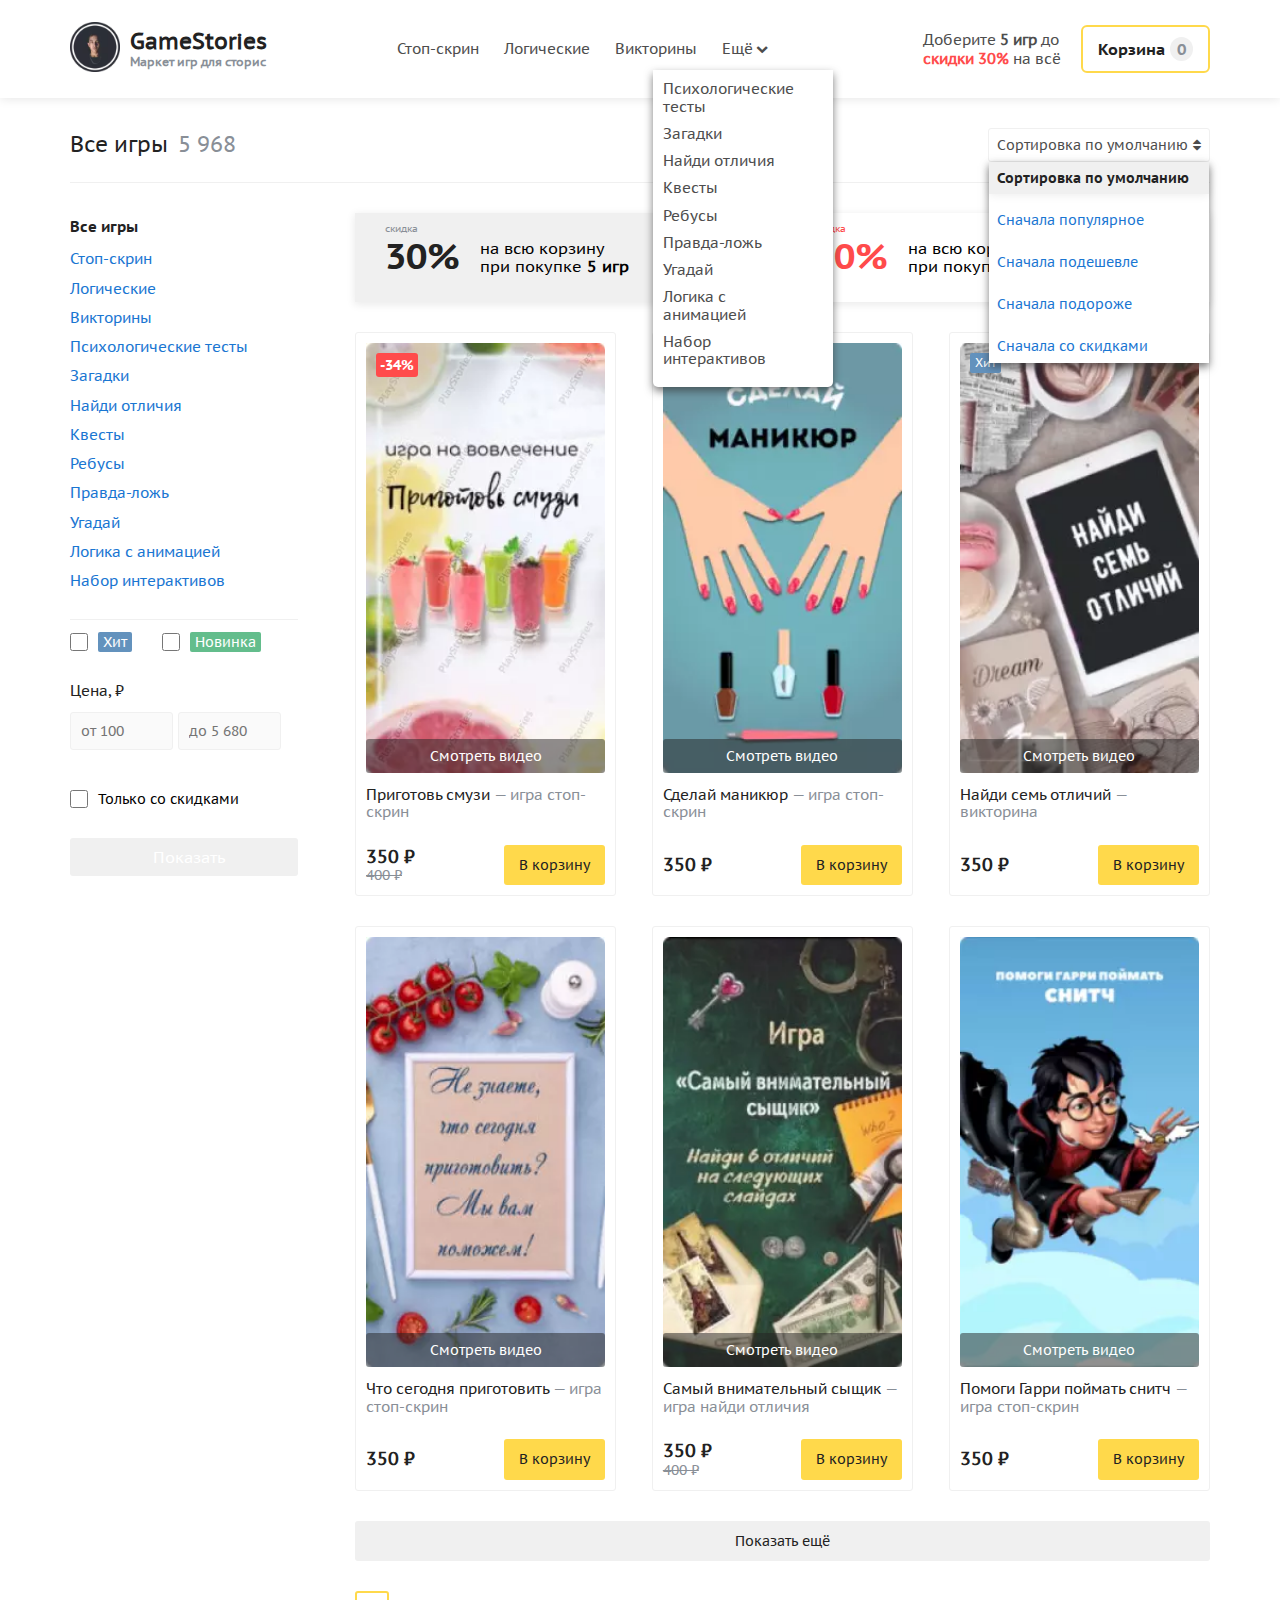
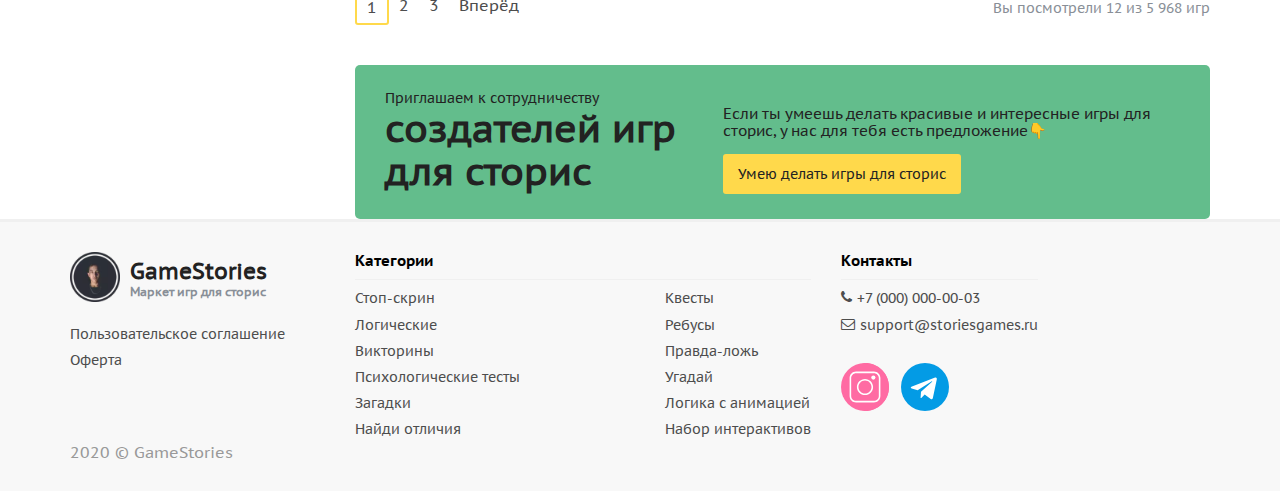
==== commit 5eb1f2cf: "Add files via upload" ====
--- a/index.html
+++ b/index.html
@@ -26,26 +26,158 @@
             </div>
           </nav>
           <div class="header-cart"><i class="fa fa-bars header-cart__menu-toggler"></i>
-            <p class="header-cart__tip">Доберите <strong class="header-cart__tip_strong">5 игр </strong>до<br/><strong class="header-cart__tip_danger">скидки 30%  </strong>на всё</p><a class="header-cart__button" href="#"><i class="fa fa-shopping-cart header-cart__cart-icon"></i><span class="header-cart__text">Корзина</span><span class="header-cart__count">0</span></a>
+            <p class="header-cart__tip">Доберите <strong>5 игр </strong>до<br/><strong class="header-cart__tip_danger">скидки 30%  </strong>на всё</p><a class="header-cart__button" href="#"><i class="fa fa-shopping-cart header-cart__cart-icon"></i><span class="header-cart__text">Корзина</span><span class="header-cart__count">0</span></a>
           </div>
         </div>
       </div>
     </header>
-    <div class="topbar">
-      <div class="container">
-        <div class="topbar-wrapper">
-          <div class="topbar-title">
-            <div class="topbar-title__text">Все игры</div>
-            <div class="topbar-title__count">5 968</div>
-          </div>
-          <div class="topbar-sort">
-            <div class="topbar-sort__toggler" id="sort-toggler">Сортировка по умолчанию<i class="fa fa-sort topbar-sort__icon"></i>
-              <div class="topbar-sort__menu"><a class="topbar-sort__element topbar-sort__element_selected" href="#">Сортировка по умолчанию</a><a class="topbar-sort__element" href="#">Сначала популярное</a><a class="topbar-sort__element" href="#">Сначала подешевле</a><a class="topbar-sort__element" href="#">Сначала подороже</a><a class="topbar-sort__element" href="#">Сначала со скидками</a></div>
-            </div>
-            <div class="topbar-sort__toggler" id="filter-toggler">Фильтры</div>
-          </div>
+    <div class="container">
+      <div class="topbar">
+        <div class="topbar-title">
+          <div class="topbar-title__text">Все игры</div>
+          <div class="topbar-title__count">5 968</div>
+        </div>
+        <div class="topbar-sort">
+          <div class="topbar-sort__toggler" id="sort-toggler">Сортировка по умолчанию<i class="fa fa-sort topbar-sort__icon"></i>
+            <div class="topbar-sort__menu"><a class="topbar-sort__element topbar-sort__element_selected" href="#">Сортировка по умолчанию</a><a class="topbar-sort__element" href="#">Сначала популярное</a><a class="topbar-sort__element" href="#">Сначала подешевле</a><a class="topbar-sort__element" href="#">Сначала подороже</a><a class="topbar-sort__element" href="#">Сначала со скидками</a></div>
+          </div>
+          <div class="topbar-sort__toggler" id="filter-toggler">Фильтры</div>
         </div>
       </div>
+      <main class="main">
+        <aside class="aside">
+          <h5 class="aside-title">Все игры</h5>
+          <div class="aside-sort">
+            <ul class="aside-sort__list">
+              <li><a class="aside-sort__element" href="#">Стоп-скрин</a></li>
+              <li><a class="aside-sort__element" href="#">Логические</a></li>
+              <li><a class="aside-sort__element" href="#">Викторины</a></li>
+              <li><a class="aside-sort__element" href="#">Психологические тесты</a></li>
+              <li><a class="aside-sort__element" href="#">Загадки</a></li>
+              <li><a class="aside-sort__element" href="#">Найди отличия</a></li>
+              <li><a class="aside-sort__element" href="#">Квесты</a></li>
+              <li><a class="aside-sort__element" href="#">Ребусы</a></li>
+              <li><a class="aside-sort__element" href="#">Правда-ложь</a></li>
+              <li><a class="aside-sort__element" href="#">Угадай</a></li>
+              <li><a class="aside-sort__element" href="#">Логика с анимацией</a></li>
+              <li><a class="aside-sort__element" href="#">Набор интерактивов</a></li>
+            </ul>
+          </div>
+          <div class="aside-checkboxes">
+            <div class="aside-checkboxes__element">
+              <input class="aside-checkboxes__checkbox" type="checkbox" name="" placeholder="Хит" id="popular"/>
+              <label for="popular">Хит</label>
+            </div>
+            <div class="aside-checkboxes__element">
+              <input class="aside-checkboxes__checkbox" type="checkbox" name="" placeholder="Новинка" id="new"/>
+              <label for="new">Новинка</label>
+            </div>
+          </div>
+          <div class="aside-price-filter"><span class="aside-price-filter__title">Цена, ₽</span>
+            <input class="aside-price-filter__input" type="text" name="" placeholder="от 100"/>
+            <input class="aside-price-filter__input" type="text" name="" placeholder="до 5 680"/>
+          </div>
+          <div class="aside__isdiscount">
+            <input class="aside-checkboxes__checkbox" type="checkbox" name="" id="isdiscount"/>
+            <label for="isdiscount">Только со скидками</label>
+          </div>
+          <button class="aside__show-btn" type="submit">Показать</button>
+        </aside>
+        <section class="products">
+          <div class="products-topbar">
+            <div class="products-topbar__column">
+              <div class="products-topbar__major"><small class="products-topbar__small">скидка</small><strong class="products-topbar__strong">30%</strong></div>
+              <div class="products-topbar__minor">
+                <p class="products-topbar__text">на всю корзину<br/>при покупке <strong>5 игр</strong></p>
+              </div>
+            </div>
+            <div class="products-topbar__column">
+              <div class="products-topbar__major"><small class="products-topbar__small">скидка</small><strong class="products-topbar__strong">50%</strong></div>
+              <div class="products-topbar__minor">
+                <p class="products-topbar__text">на всю корзину<br/>при покупке <strong>10 игр</strong></p>
+              </div>
+            </div>
+          </div>
+          <div class="products__wrapper">
+            <div class="products-card">
+              <div class="products-card__top"><img class="products-card__img" src="img/cards/game-1.webp" alt="Приготовь смузи" srcset=""/><span class="products-card__tag products-card__tag_discount">-34%</span><a class="products-card__link" href="">Смотреть видео</a>
+              </div>
+              <h2 class="products-card__title">Приготовь смузи <span class="products-card__subtitle">— игра стоп-скрин</span></h2>
+              <div class="products-card__bottom">
+                <div class="products-card__price"><strong class="products-card__now">350 ₽</strong><span class="products-card__discount">400 ₽</span>
+                </div>
+                <button class="button products-card__button">В корзину</button>
+              </div>
+            </div>
+            <div class="products-card">
+              <div class="products-card__top"><img class="products-card__img" src="img/cards/game-2.webp" alt="Приготовь смузи" srcset=""/><span class="products-card__tag products-card__tag_new">Новинка</span><a class="products-card__link" href="">Смотреть видео</a>
+              </div>
+              <h2 class="products-card__title">Сделай маникюр <span class="products-card__subtitle">— игра стоп-скрин</span></h2>
+              <div class="products-card__bottom">
+                <div class="products-card__price"><strong class="products-card__now">350 ₽</strong>
+                </div>
+                <button class="button products-card__button">В корзину</button>
+              </div>
+            </div>
+            <div class="products-card">
+              <div class="products-card__top"><img class="products-card__img" src="img/cards/game-3.webp" alt="Приготовь смузи" srcset=""/><span class="products-card__tag products-card__tag_popular">Хит</span><a class="products-card__link" href="">Смотреть видео</a>
+              </div>
+              <h2 class="products-card__title">Найди семь отличий <span class="products-card__subtitle">— викторина</span></h2>
+              <div class="products-card__bottom">
+                <div class="products-card__price"><strong class="products-card__now">350 ₽</strong>
+                </div>
+                <button class="button products-card__button">В корзину</button>
+              </div>
+            </div>
+            <div class="products-card">
+              <div class="products-card__top"><img class="products-card__img" src="img/cards/game-4.webp" alt="Приготовь смузи" srcset=""/><a class="products-card__link" href="">Смотреть видео</a>
+              </div>
+              <h2 class="products-card__title">Что сегодня приготовить <span class="products-card__subtitle">— игра стоп-скрин</span></h2>
+              <div class="products-card__bottom">
+                <div class="products-card__price"><strong class="products-card__now">350 ₽</strong>
+                </div>
+                <button class="button products-card__button">В корзину</button>
+              </div>
+            </div>
+            <div class="products-card">
+              <div class="products-card__top"><img class="products-card__img" src="img/cards/game-5.webp" alt="Приготовь смузи" srcset=""/><a class="products-card__link" href="">Смотреть видео</a>
+              </div>
+              <h2 class="products-card__title">Самый внимательный сыщик <span class="products-card__subtitle">— игра найди отличия</span></h2>
+              <div class="products-card__bottom">
+                <div class="products-card__price"><strong class="products-card__now">350 ₽</strong><span class="products-card__discount">400 ₽</span>
+                </div>
+                <button class="button products-card__button">В корзину</button>
+              </div>
+            </div>
+            <div class="products-card">
+              <div class="products-card__top"><img class="products-card__img" src="img/cards/game-6.webp" alt="Приготовь смузи" srcset=""/><a class="products-card__link" href="">Смотреть видео</a>
+              </div>
+              <h2 class="products-card__title">Помоги Гарри поймать снитч <span class="products-card__subtitle">— игра стоп-скрин</span></h2>
+              <div class="products-card__bottom">
+                <div class="products-card__price"><strong class="products-card__now">350 ₽</strong>
+                </div>
+                <button class="button products-card__button">В корзину</button>
+              </div>
+            </div>
+          </div>
+          <button class="products__show-more">Показать ещё</button>
+          <div class="products__page-nav">
+            <div class="products-nav">
+              <div class="products-nav__element products-nav__element_active">1</div>
+              <div class="products-nav__element">2</div>
+              <div class="products-nav__element">3</div>
+              <div class="products-nav__element">Вперёд</div>
+            </div><span class="products-nav__info">Вы посмотрели 12 из 5 968 игр</span>
+          </div>
+          <div class="products-partnership">
+            <div class="products-partnership__invite"><small class="products-partnership__small">Приглашаем к сотрудничеству</small><strong class="products-partnership__strong">создателей игр для сторис</strong></div>
+            <div class="products-partnership__cta">
+              <p class="products-partnership__text">Если ты умеешь делать красивые и интересные игры для сторис, у нас для тебя есть предложение👇</p>
+              <button class="button">Умею делать игры для сторис</button>
+            </div>
+          </div>
+        </section>
+      </main>
     </div>
     <footer class="footer">
       <div class="container">
--- a/css/style.css
+++ b/css/style.css
@@ -1,5 +1,5 @@
-@charset "UTF-8";/*!
+@charset "UTF-8";.main{display:-webkit-box;display:-ms-flexbox;display:flex;-webkit-box-pack:justify;-ms-flex-pack:justify;justify-content:space-between;-webkit-box-align:baseline;-ms-flex-align:baseline;align-items:baseline}/*!
  *  Font Awesome 4.7.0 by @davegandy - http://fontawesome.io - @fontawesome
  *  License - http://fontawesome.io/license (Font: SIL OFL 1.1, CSS: MIT License)
- */@font-face{font-family:FontAwesome;src:url(../fonts/fontawesome-webfont.eot?v=4.7.0);src:url(../fonts/fontawesome-webfont.eot?#iefix&v=4.7.0) format("embedded-opentype"),url(../fonts/fontawesome-webfont.woff2?v=4.7.0) format("woff2"),url(../fonts/fontawesome-webfont.woff?v=4.7.0) format("woff"),url(../fonts/fontawesome-webfont.ttf?v=4.7.0) format("truetype"),url(../fonts/fontawesome-webfont.svg?v=4.7.0#fontawesomeregular) format("svg");font-weight:400;font-style:normal}.fa{display:inline-block;font:normal normal normal 14px/1 FontAwesome;font-size:inherit;text-rendering:auto;-webkit-font-smoothing:antialiased;-moz-osx-font-smoothing:grayscale}.fa-lg{font-size:1.33333em;line-height:.75em;vertical-align:-15%}.fa-2x{font-size:2em}.fa-3x{font-size:3em}.fa-4x{font-size:4em}.fa-5x{font-size:5em}.fa-fw{width:1.28571em;text-align:center}.fa-ul{padding-left:0;margin-left:2.14286em;list-style-type:none}.fa-ul>li{position:relative}.fa-li{position:absolute;left:-2.14286em;width:2.14286em;top:.14286em;text-align:center}.fa-li.fa-lg{left:-1.85714em}.fa-border{padding:.2em .25em .15em;border:solid .08em #eee;border-radius:.1em}.fa-pull-left{float:left}.fa-pull-right{float:right}.fa.fa-pull-left{margin-right:.3em}.fa.fa-pull-right{margin-left:.3em}.pull-right{float:right}.pull-left{float:left}.fa.pull-left{margin-right:.3em}.fa.pull-right{margin-left:.3em}.fa-spin{-webkit-animation:fa-spin 2s infinite linear;animation:fa-spin 2s infinite linear}.fa-pulse{-webkit-animation:fa-spin 1s infinite steps(8);animation:fa-spin 1s infinite steps(8)}@-webkit-keyframes fa-spin{0%{-webkit-transform:rotate(0);transform:rotate(0)}100%{-webkit-transform:rotate(359deg);transform:rotate(359deg)}}@keyframes fa-spin{0%{-webkit-transform:rotate(0);transform:rotate(0)}100%{-webkit-transform:rotate(359deg);transform:rotate(359deg)}}.fa-rotate-90{-webkit-transform:rotate(90deg);-ms-transform:rotate(90deg);transform:rotate(90deg)}.fa-rotate-180{-webkit-transform:rotate(180deg);-ms-transform:rotate(180deg);transform:rotate(180deg)}.fa-rotate-270{-webkit-transform:rotate(270deg);-ms-transform:rotate(270deg);transform:rotate(270deg)}.fa-flip-horizontal{-webkit-transform:scale(-1,1);-ms-transform:scale(-1,1);transform:scale(-1,1)}.fa-flip-vertical{-webkit-transform:scale(1,-1);-ms-transform:scale(1,-1);transform:scale(1,-1)}:root .fa-flip-horizontal,:root .fa-flip-vertical,:root .fa-rotate-180,:root .fa-rotate-270,:root .fa-rotate-90{-webkit-filter:none;filter:none}.fa-stack{position:relative;display:inline-block;width:2em;height:2em;line-height:2em;vertical-align:middle}.fa-stack-1x,.fa-stack-2x{position:absolute;left:0;width:100%;text-align:center}.fa-stack-1x{line-height:inherit}.fa-stack-2x{font-size:2em}.fa-inverse{color:#fff}.fa-glass:before{content:""}.fa-music:before{content:""}.fa-search:before{content:""}.fa-envelope-o:before{content:""}.fa-heart:before{content:""}.fa-star:before{content:""}.fa-star-o:before{content:""}.fa-user:before{content:""}.fa-film:before{content:""}.fa-th-large:before{content:""}.fa-th:before{content:""}.fa-th-list:before{content:""}.fa-check:before{content:""}.fa-close:before,.fa-remove:before,.fa-times:before{content:""}.fa-search-plus:before{content:""}.fa-search-minus:before{content:""}.fa-power-off:before{content:""}.fa-signal:before{content:""}.fa-cog:before,.fa-gear:before{content:""}.fa-trash-o:before{content:""}.fa-home:before{content:""}.fa-file-o:before{content:""}.fa-clock-o:before{content:""}.fa-road:before{content:""}.fa-download:before{content:""}.fa-arrow-circle-o-down:before{content:""}.fa-arrow-circle-o-up:before{content:""}.fa-inbox:before{content:""}.fa-play-circle-o:before{content:""}.fa-repeat:before,.fa-rotate-right:before{content:""}.fa-refresh:before{content:""}.fa-list-alt:before{content:""}.fa-lock:before{content:""}.fa-flag:before{content:""}.fa-headphones:before{content:""}.fa-volume-off:before{content:""}.fa-volume-down:before{content:""}.fa-volume-up:before{content:""}.fa-qrcode:before{content:""}.fa-barcode:before{content:""}.fa-tag:before{content:""}.fa-tags:before{content:""}.fa-book:before{content:""}.fa-bookmark:before{content:""}.fa-print:before{content:""}.fa-camera:before{content:""}.fa-font:before{content:""}.fa-bold:before{content:""}.fa-italic:before{content:""}.fa-text-height:before{content:""}.fa-text-width:before{content:""}.fa-align-left:before{content:""}.fa-align-center:before{content:""}.fa-align-right:before{content:""}.fa-align-justify:before{content:""}.fa-list:before{content:""}.fa-dedent:before,.fa-outdent:before{content:""}.fa-indent:before{content:""}.fa-video-camera:before{content:""}.fa-image:before,.fa-photo:before,.fa-picture-o:before{content:""}.fa-pencil:before{content:""}.fa-map-marker:before{content:""}.fa-adjust:before{content:""}.fa-tint:before{content:""}.fa-edit:before,.fa-pencil-square-o:before{content:""}.fa-share-square-o:before{content:""}.fa-check-square-o:before{content:""}.fa-arrows:before{content:""}.fa-step-backward:before{content:""}.fa-fast-backward:before{content:""}.fa-backward:before{content:""}.fa-play:before{content:""}.fa-pause:before{content:""}.fa-stop:before{content:""}.fa-forward:before{content:""}.fa-fast-forward:before{content:""}.fa-step-forward:before{content:""}.fa-eject:before{content:""}.fa-chevron-left:before{content:""}.fa-chevron-right:before{content:""}.fa-plus-circle:before{content:""}.fa-minus-circle:before{content:""}.fa-times-circle:before{content:""}.fa-check-circle:before{content:""}.fa-question-circle:before{content:""}.fa-info-circle:before{content:""}.fa-crosshairs:before{content:""}.fa-times-circle-o:before{content:""}.fa-check-circle-o:before{content:""}.fa-ban:before{content:""}.fa-arrow-left:before{content:""}.fa-arrow-right:before{content:""}.fa-arrow-up:before{content:""}.fa-arrow-down:before{content:""}.fa-mail-forward:before,.fa-share:before{content:""}.fa-expand:before{content:""}.fa-compress:before{content:""}.fa-plus:before{content:""}.fa-minus:before{content:""}.fa-asterisk:before{content:""}.fa-exclamation-circle:before{content:""}.fa-gift:before{content:""}.fa-leaf:before{content:""}.fa-fire:before{content:""}.fa-eye:before{content:""}.fa-eye-slash:before{content:""}.fa-exclamation-triangle:before,.fa-warning:before{content:""}.fa-plane:before{content:""}.fa-calendar:before{content:""}.fa-random:before{content:""}.fa-comment:before{content:""}.fa-magnet:before{content:""}.fa-chevron-up:before{content:""}.fa-chevron-down:before{content:""}.fa-retweet:before{content:""}.fa-shopping-cart:before{content:""}.fa-folder:before{content:""}.fa-folder-open:before{content:""}.fa-arrows-v:before{content:""}.fa-arrows-h:before{content:""}.fa-bar-chart-o:before,.fa-bar-chart:before{content:""}.fa-twitter-square:before{content:""}.fa-facebook-square:before{content:""}.fa-camera-retro:before{content:""}.fa-key:before{content:""}.fa-cogs:before,.fa-gears:before{content:""}.fa-comments:before{content:""}.fa-thumbs-o-up:before{content:""}.fa-thumbs-o-down:before{content:""}.fa-star-half:before{content:""}.fa-heart-o:before{content:""}.fa-sign-out:before{content:""}.fa-linkedin-square:before{content:""}.fa-thumb-tack:before{content:""}.fa-external-link:before{content:""}.fa-sign-in:before{content:""}.fa-trophy:before{content:""}.fa-github-square:before{content:""}.fa-upload:before{content:""}.fa-lemon-o:before{content:""}.fa-phone:before{content:""}.fa-square-o:before{content:""}.fa-bookmark-o:before{content:""}.fa-phone-square:before{content:""}.fa-twitter:before{content:""}.fa-facebook-f:before,.fa-facebook:before{content:""}.fa-github:before{content:""}.fa-unlock:before{content:""}.fa-credit-card:before{content:""}.fa-feed:before,.fa-rss:before{content:""}.fa-hdd-o:before{content:""}.fa-bullhorn:before{content:""}.fa-bell:before{content:""}.fa-certificate:before{content:""}.fa-hand-o-right:before{content:""}.fa-hand-o-left:before{content:""}.fa-hand-o-up:before{content:""}.fa-hand-o-down:before{content:""}.fa-arrow-circle-left:before{content:""}.fa-arrow-circle-right:before{content:""}.fa-arrow-circle-up:before{content:""}.fa-arrow-circle-down:before{content:""}.fa-globe:before{content:""}.fa-wrench:before{content:""}.fa-tasks:before{content:""}.fa-filter:before{content:""}.fa-briefcase:before{content:""}.fa-arrows-alt:before{content:""}.fa-group:before,.fa-users:before{content:""}.fa-chain:before,.fa-link:before{content:""}.fa-cloud:before{content:""}.fa-flask:before{content:""}.fa-cut:before,.fa-scissors:before{content:""}.fa-copy:before,.fa-files-o:before{content:""}.fa-paperclip:before{content:""}.fa-floppy-o:before,.fa-save:before{content:""}.fa-square:before{content:""}.fa-bars:before,.fa-navicon:before,.fa-reorder:before{content:""}.fa-list-ul:before{content:""}.fa-list-ol:before{content:""}.fa-strikethrough:before{content:""}.fa-underline:before{content:""}.fa-table:before{content:""}.fa-magic:before{content:""}.fa-truck:before{content:""}.fa-pinterest:before{content:""}.fa-pinterest-square:before{content:""}.fa-google-plus-square:before{content:""}.fa-google-plus:before{content:""}.fa-money:before{content:""}.fa-caret-down:before{content:""}.fa-caret-up:before{content:""}.fa-caret-left:before{content:""}.fa-caret-right:before{content:""}.fa-columns:before{content:""}.fa-sort:before,.fa-unsorted:before{content:""}.fa-sort-desc:before,.fa-sort-down:before{content:""}.fa-sort-asc:before,.fa-sort-up:before{content:""}.fa-envelope:before{content:""}.fa-linkedin:before{content:""}.fa-rotate-left:before,.fa-undo:before{content:""}.fa-gavel:before,.fa-legal:before{content:""}.fa-dashboard:before,.fa-tachometer:before{content:""}.fa-comment-o:before{content:""}.fa-comments-o:before{content:""}.fa-bolt:before,.fa-flash:before{content:""}.fa-sitemap:before{content:""}.fa-umbrella:before{content:""}.fa-clipboard:before,.fa-paste:before{content:""}.fa-lightbulb-o:before{content:""}.fa-exchange:before{content:""}.fa-cloud-download:before{content:""}.fa-cloud-upload:before{content:""}.fa-user-md:before{content:""}.fa-stethoscope:before{content:""}.fa-suitcase:before{content:""}.fa-bell-o:before{content:""}.fa-coffee:before{content:""}.fa-cutlery:before{content:""}.fa-file-text-o:before{content:""}.fa-building-o:before{content:""}.fa-hospital-o:before{content:""}.fa-ambulance:before{content:""}.fa-medkit:before{content:""}.fa-fighter-jet:before{content:""}.fa-beer:before{content:""}.fa-h-square:before{content:""}.fa-plus-square:before{content:""}.fa-angle-double-left:before{content:""}.fa-angle-double-right:before{content:""}.fa-angle-double-up:before{content:""}.fa-angle-double-down:before{content:""}.fa-angle-left:before{content:""}.fa-angle-right:before{content:""}.fa-angle-up:before{content:""}.fa-angle-down:before{content:""}.fa-desktop:before{content:""}.fa-laptop:before{content:""}.fa-tablet:before{content:""}.fa-mobile-phone:before,.fa-mobile:before{content:""}.fa-circle-o:before{content:""}.fa-quote-left:before{content:""}.fa-quote-right:before{content:""}.fa-spinner:before{content:""}.fa-circle:before{content:""}.fa-mail-reply:before,.fa-reply:before{content:""}.fa-github-alt:before{content:""}.fa-folder-o:before{content:""}.fa-folder-open-o:before{content:""}.fa-smile-o:before{content:""}.fa-frown-o:before{content:""}.fa-meh-o:before{content:""}.fa-gamepad:before{content:""}.fa-keyboard-o:before{content:""}.fa-flag-o:before{content:""}.fa-flag-checkered:before{content:""}.fa-terminal:before{content:""}.fa-code:before{content:""}.fa-mail-reply-all:before,.fa-reply-all:before{content:""}.fa-star-half-empty:before,.fa-star-half-full:before,.fa-star-half-o:before{content:""}.fa-location-arrow:before{content:""}.fa-crop:before{content:""}.fa-code-fork:before{content:""}.fa-chain-broken:before,.fa-unlink:before{content:""}.fa-question:before{content:""}.fa-info:before{content:""}.fa-exclamation:before{content:""}.fa-superscript:before{content:""}.fa-subscript:before{content:""}.fa-eraser:before{content:""}.fa-puzzle-piece:before{content:""}.fa-microphone:before{content:""}.fa-microphone-slash:before{content:""}.fa-shield:before{content:""}.fa-calendar-o:before{content:""}.fa-fire-extinguisher:before{content:""}.fa-rocket:before{content:""}.fa-maxcdn:before{content:""}.fa-chevron-circle-left:before{content:""}.fa-chevron-circle-right:before{content:""}.fa-chevron-circle-up:before{content:""}.fa-chevron-circle-down:before{content:""}.fa-html5:before{content:""}.fa-css3:before{content:""}.fa-anchor:before{content:""}.fa-unlock-alt:before{content:""}.fa-bullseye:before{content:""}.fa-ellipsis-h:before{content:""}.fa-ellipsis-v:before{content:""}.fa-rss-square:before{content:""}.fa-play-circle:before{content:""}.fa-ticket:before{content:""}.fa-minus-square:before{content:""}.fa-minus-square-o:before{content:""}.fa-level-up:before{content:""}.fa-level-down:before{content:""}.fa-check-square:before{content:""}.fa-pencil-square:before{content:""}.fa-external-link-square:before{content:""}.fa-share-square:before{content:""}.fa-compass:before{content:""}.fa-caret-square-o-down:before,.fa-toggle-down:before{content:""}.fa-caret-square-o-up:before,.fa-toggle-up:before{content:""}.fa-caret-square-o-right:before,.fa-toggle-right:before{content:""}.fa-eur:before,.fa-euro:before{content:""}.fa-gbp:before{content:""}.fa-dollar:before,.fa-usd:before{content:""}.fa-inr:before,.fa-rupee:before{content:""}.fa-cny:before,.fa-jpy:before,.fa-rmb:before,.fa-yen:before{content:""}.fa-rouble:before,.fa-rub:before,.fa-ruble:before{content:""}.fa-krw:before,.fa-won:before{content:""}.fa-bitcoin:before,.fa-btc:before{content:""}.fa-file:before{content:""}.fa-file-text:before{content:""}.fa-sort-alpha-asc:before{content:""}.fa-sort-alpha-desc:before{content:""}.fa-sort-amount-asc:before{content:""}.fa-sort-amount-desc:before{content:""}.fa-sort-numeric-asc:before{content:""}.fa-sort-numeric-desc:before{content:""}.fa-thumbs-up:before{content:""}.fa-thumbs-down:before{content:""}.fa-youtube-square:before{content:""}.fa-youtube:before{content:""}.fa-xing:before{content:""}.fa-xing-square:before{content:""}.fa-youtube-play:before{content:""}.fa-dropbox:before{content:""}.fa-stack-overflow:before{content:""}.fa-instagram:before{content:""}.fa-flickr:before{content:""}.fa-adn:before{content:""}.fa-bitbucket:before{content:""}.fa-bitbucket-square:before{content:""}.fa-tumblr:before{content:""}.fa-tumblr-square:before{content:""}.fa-long-arrow-down:before{content:""}.fa-long-arrow-up:before{content:""}.fa-long-arrow-left:before{content:""}.fa-long-arrow-right:before{content:""}.fa-apple:before{content:""}.fa-windows:before{content:""}.fa-android:before{content:""}.fa-linux:before{content:""}.fa-dribbble:before{content:""}.fa-skype:before{content:""}.fa-foursquare:before{content:""}.fa-trello:before{content:""}.fa-female:before{content:""}.fa-male:before{content:""}.fa-gittip:before,.fa-gratipay:before{content:""}.fa-sun-o:before{content:""}.fa-moon-o:before{content:""}.fa-archive:before{content:""}.fa-bug:before{content:""}.fa-vk:before{content:""}.fa-weibo:before{content:""}.fa-renren:before{content:""}.fa-pagelines:before{content:""}.fa-stack-exchange:before{content:""}.fa-arrow-circle-o-right:before{content:""}.fa-arrow-circle-o-left:before{content:""}.fa-caret-square-o-left:before,.fa-toggle-left:before{content:""}.fa-dot-circle-o:before{content:""}.fa-wheelchair:before{content:""}.fa-vimeo-square:before{content:""}.fa-try:before,.fa-turkish-lira:before{content:""}.fa-plus-square-o:before{content:""}.fa-space-shuttle:before{content:""}.fa-slack:before{content:""}.fa-envelope-square:before{content:""}.fa-wordpress:before{content:""}.fa-openid:before{content:""}.fa-bank:before,.fa-institution:before,.fa-university:before{content:""}.fa-graduation-cap:before,.fa-mortar-board:before{content:""}.fa-yahoo:before{content:""}.fa-google:before{content:""}.fa-reddit:before{content:""}.fa-reddit-square:before{content:""}.fa-stumbleupon-circle:before{content:""}.fa-stumbleupon:before{content:""}.fa-delicious:before{content:""}.fa-digg:before{content:""}.fa-pied-piper-pp:before{content:""}.fa-pied-piper-alt:before{content:""}.fa-drupal:before{content:""}.fa-joomla:before{content:""}.fa-language:before{content:""}.fa-fax:before{content:""}.fa-building:before{content:""}.fa-child:before{content:""}.fa-paw:before{content:""}.fa-spoon:before{content:""}.fa-cube:before{content:""}.fa-cubes:before{content:""}.fa-behance:before{content:""}.fa-behance-square:before{content:""}.fa-steam:before{content:""}.fa-steam-square:before{content:""}.fa-recycle:before{content:""}.fa-automobile:before,.fa-car:before{content:""}.fa-cab:before,.fa-taxi:before{content:""}.fa-tree:before{content:""}.fa-spotify:before{content:""}.fa-deviantart:before{content:""}.fa-soundcloud:before{content:""}.fa-database:before{content:""}.fa-file-pdf-o:before{content:""}.fa-file-word-o:before{content:""}.fa-file-excel-o:before{content:""}.fa-file-powerpoint-o:before{content:""}.fa-file-image-o:before,.fa-file-photo-o:before,.fa-file-picture-o:before{content:""}.fa-file-archive-o:before,.fa-file-zip-o:before{content:""}.fa-file-audio-o:before,.fa-file-sound-o:before{content:""}.fa-file-movie-o:before,.fa-file-video-o:before{content:""}.fa-file-code-o:before{content:""}.fa-vine:before{content:""}.fa-codepen:before{content:""}.fa-jsfiddle:before{content:""}.fa-life-bouy:before,.fa-life-buoy:before,.fa-life-ring:before,.fa-life-saver:before,.fa-support:before{content:""}.fa-circle-o-notch:before{content:""}.fa-ra:before,.fa-rebel:before,.fa-resistance:before{content:""}.fa-empire:before,.fa-ge:before{content:""}.fa-git-square:before{content:""}.fa-git:before{content:""}.fa-hacker-news:before,.fa-y-combinator-square:before,.fa-yc-square:before{content:""}.fa-tencent-weibo:before{content:""}.fa-qq:before{content:""}.fa-wechat:before,.fa-weixin:before{content:""}.fa-paper-plane:before,.fa-send:before{content:""}.fa-paper-plane-o:before,.fa-send-o:before{content:""}.fa-history:before{content:""}.fa-circle-thin:before{content:""}.fa-header:before{content:""}.fa-paragraph:before{content:""}.fa-sliders:before{content:""}.fa-share-alt:before{content:""}.fa-share-alt-square:before{content:""}.fa-bomb:before{content:""}.fa-futbol-o:before,.fa-soccer-ball-o:before{content:""}.fa-tty:before{content:""}.fa-binoculars:before{content:""}.fa-plug:before{content:""}.fa-slideshare:before{content:""}.fa-twitch:before{content:""}.fa-yelp:before{content:""}.fa-newspaper-o:before{content:""}.fa-wifi:before{content:""}.fa-calculator:before{content:""}.fa-paypal:before{content:""}.fa-google-wallet:before{content:""}.fa-cc-visa:before{content:""}.fa-cc-mastercard:before{content:""}.fa-cc-discover:before{content:""}.fa-cc-amex:before{content:""}.fa-cc-paypal:before{content:""}.fa-cc-stripe:before{content:""}.fa-bell-slash:before{content:""}.fa-bell-slash-o:before{content:""}.fa-trash:before{content:""}.fa-copyright:before{content:""}.fa-at:before{content:""}.fa-eyedropper:before{content:""}.fa-paint-brush:before{content:""}.fa-birthday-cake:before{content:""}.fa-area-chart:before{content:""}.fa-pie-chart:before{content:""}.fa-line-chart:before{content:""}.fa-lastfm:before{content:""}.fa-lastfm-square:before{content:""}.fa-toggle-off:before{content:""}.fa-toggle-on:before{content:""}.fa-bicycle:before{content:""}.fa-bus:before{content:""}.fa-ioxhost:before{content:""}.fa-angellist:before{content:""}.fa-cc:before{content:""}.fa-ils:before,.fa-shekel:before,.fa-sheqel:before{content:""}.fa-meanpath:before{content:""}.fa-buysellads:before{content:""}.fa-connectdevelop:before{content:""}.fa-dashcube:before{content:""}.fa-forumbee:before{content:""}.fa-leanpub:before{content:""}.fa-sellsy:before{content:""}.fa-shirtsinbulk:before{content:""}.fa-simplybuilt:before{content:""}.fa-skyatlas:before{content:""}.fa-cart-plus:before{content:""}.fa-cart-arrow-down:before{content:""}.fa-diamond:before{content:""}.fa-ship:before{content:""}.fa-user-secret:before{content:""}.fa-motorcycle:before{content:""}.fa-street-view:before{content:""}.fa-heartbeat:before{content:""}.fa-venus:before{content:""}.fa-mars:before{content:""}.fa-mercury:before{content:""}.fa-intersex:before,.fa-transgender:before{content:""}.fa-transgender-alt:before{content:""}.fa-venus-double:before{content:""}.fa-mars-double:before{content:""}.fa-venus-mars:before{content:""}.fa-mars-stroke:before{content:""}.fa-mars-stroke-v:before{content:""}.fa-mars-stroke-h:before{content:""}.fa-neuter:before{content:""}.fa-genderless:before{content:""}.fa-facebook-official:before{content:""}.fa-pinterest-p:before{content:""}.fa-whatsapp:before{content:""}.fa-server:before{content:""}.fa-user-plus:before{content:""}.fa-user-times:before{content:""}.fa-bed:before,.fa-hotel:before{content:""}.fa-viacoin:before{content:""}.fa-train:before{content:""}.fa-subway:before{content:""}.fa-medium:before{content:""}.fa-y-combinator:before,.fa-yc:before{content:""}.fa-optin-monster:before{content:""}.fa-opencart:before{content:""}.fa-expeditedssl:before{content:""}.fa-battery-4:before,.fa-battery-full:before,.fa-battery:before{content:""}.fa-battery-3:before,.fa-battery-three-quarters:before{content:""}.fa-battery-2:before,.fa-battery-half:before{content:""}.fa-battery-1:before,.fa-battery-quarter:before{content:""}.fa-battery-0:before,.fa-battery-empty:before{content:""}.fa-mouse-pointer:before{content:""}.fa-i-cursor:before{content:""}.fa-object-group:before{content:""}.fa-object-ungroup:before{content:""}.fa-sticky-note:before{content:""}.fa-sticky-note-o:before{content:""}.fa-cc-jcb:before{content:""}.fa-cc-diners-club:before{content:""}.fa-clone:before{content:""}.fa-balance-scale:before{content:""}.fa-hourglass-o:before{content:""}.fa-hourglass-1:before,.fa-hourglass-start:before{content:""}.fa-hourglass-2:before,.fa-hourglass-half:before{content:""}.fa-hourglass-3:before,.fa-hourglass-end:before{content:""}.fa-hourglass:before{content:""}.fa-hand-grab-o:before,.fa-hand-rock-o:before{content:""}.fa-hand-paper-o:before,.fa-hand-stop-o:before{content:""}.fa-hand-scissors-o:before{content:""}.fa-hand-lizard-o:before{content:""}.fa-hand-spock-o:before{content:""}.fa-hand-pointer-o:before{content:""}.fa-hand-peace-o:before{content:""}.fa-trademark:before{content:""}.fa-registered:before{content:""}.fa-creative-commons:before{content:""}.fa-gg:before{content:""}.fa-gg-circle:before{content:""}.fa-tripadvisor:before{content:""}.fa-odnoklassniki:before{content:""}.fa-odnoklassniki-square:before{content:""}.fa-get-pocket:before{content:""}.fa-wikipedia-w:before{content:""}.fa-safari:before{content:""}.fa-chrome:before{content:""}.fa-firefox:before{content:""}.fa-opera:before{content:""}.fa-internet-explorer:before{content:""}.fa-television:before,.fa-tv:before{content:""}.fa-contao:before{content:""}.fa-500px:before{content:""}.fa-amazon:before{content:""}.fa-calendar-plus-o:before{content:""}.fa-calendar-minus-o:before{content:""}.fa-calendar-times-o:before{content:""}.fa-calendar-check-o:before{content:""}.fa-industry:before{content:""}.fa-map-pin:before{content:""}.fa-map-signs:before{content:""}.fa-map-o:before{content:""}.fa-map:before{content:""}.fa-commenting:before{content:""}.fa-commenting-o:before{content:""}.fa-houzz:before{content:""}.fa-vimeo:before{content:""}.fa-black-tie:before{content:""}.fa-fonticons:before{content:""}.fa-reddit-alien:before{content:""}.fa-edge:before{content:""}.fa-credit-card-alt:before{content:""}.fa-codiepie:before{content:""}.fa-modx:before{content:""}.fa-fort-awesome:before{content:""}.fa-usb:before{content:""}.fa-product-hunt:before{content:""}.fa-mixcloud:before{content:""}.fa-scribd:before{content:""}.fa-pause-circle:before{content:""}.fa-pause-circle-o:before{content:""}.fa-stop-circle:before{content:""}.fa-stop-circle-o:before{content:""}.fa-shopping-bag:before{content:""}.fa-shopping-basket:before{content:""}.fa-hashtag:before{content:""}.fa-bluetooth:before{content:""}.fa-bluetooth-b:before{content:""}.fa-percent:before{content:""}.fa-gitlab:before{content:""}.fa-wpbeginner:before{content:""}.fa-wpforms:before{content:""}.fa-envira:before{content:""}.fa-universal-access:before{content:""}.fa-wheelchair-alt:before{content:""}.fa-question-circle-o:before{content:""}.fa-blind:before{content:""}.fa-audio-description:before{content:""}.fa-volume-control-phone:before{content:""}.fa-braille:before{content:""}.fa-assistive-listening-systems:before{content:""}.fa-american-sign-language-interpreting:before,.fa-asl-interpreting:before{content:""}.fa-deaf:before,.fa-deafness:before,.fa-hard-of-hearing:before{content:""}.fa-glide:before{content:""}.fa-glide-g:before{content:""}.fa-sign-language:before,.fa-signing:before{content:""}.fa-low-vision:before{content:""}.fa-viadeo:before{content:""}.fa-viadeo-square:before{content:""}.fa-snapchat:before{content:""}.fa-snapchat-ghost:before{content:""}.fa-snapchat-square:before{content:""}.fa-pied-piper:before{content:""}.fa-first-order:before{content:""}.fa-yoast:before{content:""}.fa-themeisle:before{content:""}.fa-google-plus-circle:before,.fa-google-plus-official:before{content:""}.fa-fa:before,.fa-font-awesome:before{content:""}.fa-handshake-o:before{content:""}.fa-envelope-open:before{content:""}.fa-envelope-open-o:before{content:""}.fa-linode:before{content:""}.fa-address-book:before{content:""}.fa-address-book-o:before{content:""}.fa-address-card:before,.fa-vcard:before{content:""}.fa-address-card-o:before,.fa-vcard-o:before{content:""}.fa-user-circle:before{content:""}.fa-user-circle-o:before{content:""}.fa-user-o:before{content:""}.fa-id-badge:before{content:""}.fa-drivers-license:before,.fa-id-card:before{content:""}.fa-drivers-license-o:before,.fa-id-card-o:before{content:""}.fa-quora:before{content:""}.fa-free-code-camp:before{content:""}.fa-telegram:before{content:""}.fa-thermometer-4:before,.fa-thermometer-full:before,.fa-thermometer:before{content:""}.fa-thermometer-3:before,.fa-thermometer-three-quarters:before{content:""}.fa-thermometer-2:before,.fa-thermometer-half:before{content:""}.fa-thermometer-1:before,.fa-thermometer-quarter:before{content:""}.fa-thermometer-0:before,.fa-thermometer-empty:before{content:""}.fa-shower:before{content:""}.fa-bath:before,.fa-bathtub:before,.fa-s15:before{content:""}.fa-podcast:before{content:""}.fa-window-maximize:before{content:""}.fa-window-minimize:before{content:""}.fa-window-restore:before{content:""}.fa-times-rectangle:before,.fa-window-close:before{content:""}.fa-times-rectangle-o:before,.fa-window-close-o:before{content:""}.fa-bandcamp:before{content:""}.fa-grav:before{content:""}.fa-etsy:before{content:""}.fa-imdb:before{content:""}.fa-ravelry:before{content:""}.fa-eercast:before{content:""}.fa-microchip:before{content:""}.fa-snowflake-o:before{content:""}.fa-superpowers:before{content:""}.fa-wpexplorer:before{content:""}.fa-meetup:before{content:""}.sr-only{position:absolute;width:1px;height:1px;padding:0;margin:-1px;overflow:hidden;clip:rect(0,0,0,0);border:0}.sr-only-focusable:active,.sr-only-focusable:focus{position:static;width:auto;height:auto;margin:0;overflow:visible;clip:auto}@font-face{font-family:PTSansBold;font-display:swap;src:url(../fonts/PTSans-CaptionBold.woff) format("woff"),url(../fonts/PTSans-CaptionBold.woff2) format("woff2");font-weight:700;font-style:normal}@font-face{font-family:PTSansReg;font-display:swap;src:url(../fonts/PTSans-Caption.woff) format("woff"),url(../fonts/PTSans-Caption.woff2) format("woff2");font-weight:400;font-style:normal}.container{max-width:1440px;margin:0 auto;padding:0 15px;position:relative}.logo{font-family:PtSansReg,sans-serif;display:-webkit-box;display:-ms-flexbox;display:flex;-webkit-box-align:center;-ms-flex-align:center;align-items:center;text-decoration:none}.logo__img{width:50px;margin-right:10px}.logo__title{font-size:22px;color:#222;margin:0}.logo__subtitle{font-size:12px;color:#898f97;margin:0}/*! normalize.css v8.0.1 | MIT License | github.com/necolas/normalize.css */html{line-height:1.15;-webkit-text-size-adjust:100%}body{margin:0}main{display:block}h1{font-size:2em;margin:.67em 0}hr{-webkit-box-sizing:content-box;box-sizing:content-box;height:0;overflow:visible}pre{font-family:monospace,monospace;font-size:1em}a{background-color:transparent}abbr[title]{border-bottom:none;text-decoration:underline;-webkit-text-decoration:underline dotted;text-decoration:underline dotted}b,strong{font-weight:bolder}code,kbd,samp{font-family:monospace,monospace;font-size:1em}small{font-size:80%}sub,sup{font-size:75%;line-height:0;position:relative;vertical-align:baseline}sub{bottom:-.25em}sup{top:-.5em}img{border-style:none}button,input,optgroup,select,textarea{font-family:inherit;font-size:100%;line-height:1.15;margin:0}button,input{overflow:visible}button,select{text-transform:none}[type=button],[type=reset],[type=submit],button{-webkit-appearance:button}[type=button]::-moz-focus-inner,[type=reset]::-moz-focus-inner,[type=submit]::-moz-focus-inner,button::-moz-focus-inner{border-style:none;padding:0}[type=button]:-moz-focusring,[type=reset]:-moz-focusring,[type=submit]:-moz-focusring,button:-moz-focusring{outline:1px dotted ButtonText}fieldset{padding:.35em .75em .625em}legend{-webkit-box-sizing:border-box;box-sizing:border-box;color:inherit;display:table;max-width:100%;padding:0;white-space:normal}progress{vertical-align:baseline}textarea{overflow:auto}[type=checkbox],[type=radio]{-webkit-box-sizing:border-box;box-sizing:border-box;padding:0}[type=number]::-webkit-inner-spin-button,[type=number]::-webkit-outer-spin-button{height:auto}[type=search]{-webkit-appearance:textfield;outline-offset:-2px}[type=search]::-webkit-search-decoration{-webkit-appearance:none}::-webkit-file-upload-button{-webkit-appearance:button;font:inherit}details{display:block}summary{display:list-item}template{display:none}[hidden]{display:none}.header{padding:15px 0;-webkit-box-shadow:0 1px 10px rgba(0,0,0,.1);box-shadow:0 1px 10px rgba(0,0,0,.1)}.header-wrapper{display:-webkit-box;display:-ms-flexbox;display:flex;-ms-flex-wrap:wrap;flex-wrap:wrap;-webkit-box-pack:justify;-ms-flex-pack:justify;justify-content:space-between;-webkit-box-align:center;-ms-flex-align:center;align-items:center}.header-nav{display:-webkit-box;display:-ms-flexbox;display:flex;-webkit-box-pack:center;-ms-flex-pack:center;justify-content:center}.header-nav__link{font-family:PtSansReg,sans-serif;color:#4d4d4d;text-decoration:none;margin-right:25px;font-size:15px;display:-webkit-box;display:-ms-flexbox;display:flex;-webkit-box-align:center;-ms-flex-align:center;align-items:center}.header-nav__more{position:absolute;top:30px;background-color:#fff;padding:10px;border-radius:5px;border-top-left-radius:0;border-top-right-radius:0;right:-65px;width:160px;-webkit-box-shadow:0 4px 8px 0 rgba(50,50,50,.64);box-shadow:0 4px 8px 0 rgba(50,50,50,.64);z-index:100}.header-nav__more .header-nav__link{margin-bottom:10px}.header-nav__more-icon{font-size:12px;margin-left:3px}.header-cart{display:-webkit-box;display:-ms-flexbox;display:flex;-webkit-box-pack:justify;-ms-flex-pack:justify;justify-content:space-between;-webkit-box-align:center;-ms-flex-align:center;align-items:center}.header-cart__tip{font-family:PtSansReg,sans-serif;color:#4d4d4d;line-height:19px;margin-right:20px;font-size:15px}.header-cart__tip_strong{font-family:PtSansBold,sans-serif}.header-cart__tip_danger{color:#ff4b4b}.header-cart__button{font-family:PtSansBold,sans-serif;color:#222;padding:10px 15px;text-decoration:none;border:2px solid #ffd94b;border-radius:6px;display:-webkit-box;display:-ms-flexbox;display:flex;-webkit-box-align:center;-ms-flex-align:center;align-items:center;position:relative}.header-cart__cart-icon{display:none}.header-cart__count{background-color:#f0f0f0;color:#898f97;width:17px;height:17px;border-radius:50%;text-align:center;margin-left:5px;padding:3px 3px 4px 3px}.header-cart__count_active{background-color:#ff4b4b;color:#fff}.header-cart__menu-toggler{margin-right:15px;font-size:20px;display:none}#more-btn{position:relative}#more-btn:hover{cursor:pointer}.topbar{margin-top:30px;margin-bottom:30px;font-family:PTSansReg,sans-serif}.topbar-wrapper{display:-webkit-box;display:-ms-flexbox;display:flex;-webkit-box-pack:justify;-ms-flex-pack:justify;justify-content:space-between;-webkit-box-align:center;-ms-flex-align:center;align-items:center;-ms-flex-wrap:wrap;flex-wrap:wrap}.topbar-title{display:-webkit-box;display:-ms-flexbox;display:flex;font-size:22px}.topbar-title__text{color:#222;margin-right:10px}.topbar-title__count{color:#898f97}.topbar-sort{color:#4d4d4d;font-size:14px}.topbar-sort__toggler{border:1px solid #f0f0f0;padding:8px;border-radius:3px}.topbar-sort__toggler:hover{cursor:pointer}.topbar-sort__icon{margin-left:5px;color:dark}.topbar-sort__menu{display:-webkit-box;display:-ms-flexbox;display:flex;-webkit-box-orient:vertical;-webkit-box-direction:normal;-ms-flex-direction:column;flex-direction:column;position:absolute;background-color:#fff;width:100%;margin-top:10px;z-index:101;left:0}.topbar-sort__element{padding:8px;margin-top:10px;color:#1976d2;text-decoration:none}.topbar-sort__element:first-child{margin-top:0}.topbar-sort__element_selected{font-family:PTSansBold;background-color:#f0f0f0;-webkit-box-shadow:0 1px 10px rgba(0,0,0,.08);box-shadow:0 1px 10px rgba(0,0,0,.08);color:#222}#sort-toggler{position:relative}#filter-toggler{position:relative;display:none}.footer{background-color:#f8f8f8;border-top:3px solid #f0f0f0;padding:30px 0}.footer-wrapper{display:-webkit-box;display:-ms-flexbox;display:flex;-ms-flex-wrap:wrap;flex-wrap:wrap}.footer-info{font-family:PTSansReg,sans-serif;display:-webkit-box;display:-ms-flexbox;display:flex;-webkit-box-orient:vertical;-webkit-box-direction:normal;-ms-flex-direction:column;flex-direction:column;margin-right:70px}.footer-info__doc{font-size:14px;color:#4d4d4d;text-decoration:none}.footer-info__copyright{margin-top:65px;color:#999}.footer__title{font-family:PTSansBold,sans-serif;font-size:15px;margin:0 0 10px 0;padding-bottom:10px;border-bottom:1px solid #f0f0f0}.footer-categories{margin-right:30px;width:40%}.footer-categories__wrapper{display:-webkit-box;display:-ms-flexbox;display:flex;-webkit-box-pack:justify;-ms-flex-pack:justify;justify-content:space-between}.footer-categories__column{display:-webkit-box;display:-ms-flexbox;display:flex;-webkit-box-orient:vertical;-webkit-box-direction:normal;-ms-flex-direction:column;flex-direction:column}.footer-categories__el{font-family:PTSansReg,sans-serif;font-size:14px;color:#4d4d4d;text-decoration:none;margin-bottom:10px}.footer-contacts__column{display:-webkit-box;display:-ms-flexbox;display:flex;-ms-flex-wrap:nowrap;flex-wrap:nowrap}.footer-contacts__column:first-child{-webkit-box-orient:vertical;-webkit-box-direction:normal;-ms-flex-direction:column;flex-direction:column}.footer-contacts__wrapper{display:-webkit-box;display:-ms-flexbox;display:flex;-webkit-box-orient:vertical;-webkit-box-direction:normal;-ms-flex-direction:column;flex-direction:column}.footer-contacts__link{font-family:PTSansReg,sans-serif;color:#4d4d4d;text-decoration:none;font-size:14px;margin-bottom:10px;display:-webkit-box;display:-ms-flexbox;display:flex;-ms-flex-wrap:nowrap;flex-wrap:nowrap}.footer-contacts__link i{margin-right:5px}.footer-contacts__img{margin-top:20px;margin-right:12px;width:48px}@media screen and (min-width:470px){.topbar-wrapper{border-bottom:1px solid #f0f0f0;padding-bottom:20px}}@media screen and (min-width:900px){.footer-logo{margin-bottom:20px}.footer-info__doc{margin-bottom:10px}}@media screen and (max-width:1128px){.footer-info{margin-right:50px}}@media screen and (max-width:992px){.container{max-width:960px}.logo__img{width:40px}.logo__title{font-size:18px}.logo__subtitle{font-size:10px}.header{padding:10px 0}.header-nav__link{margin-right:15px;font-size:14px}.header-cart__tip{margin-right:15px;font-size:14px}.header-cart__button{padding:7px 12px}.footer-info{margin-right:30px}.footer-contacts__img{width:40px;margin-top:10px}}@media screen and (max-width:900px){.footer-info{margin-right:0;-webkit-box-ordinal-group:2;-ms-flex-order:1;order:1;width:100%;-webkit-box-orient:horizontal;-webkit-box-direction:normal;-ms-flex-direction:row;flex-direction:row;-webkit-box-align:center;-ms-flex-align:center;align-items:center;-webkit-box-pack:justify;-ms-flex-pack:justify;justify-content:space-between;margin-top:20px}.footer-info__copyright{margin-top:0}.footer-categories{width:70%}.footer-contacts{width:25%}}@media screen and (max-width:820px){.header-nav{width:100%;padding:20px 0;-webkit-box-ordinal-group:2;-ms-flex-order:1;order:1}.header-cart__menu-toggler{display:block}}@media screen and (max-width:768px){.container{max-width:720px}.footer-contacts__img{width:34px;margin-top:10px}}@media screen and (max-width:700px){.footer-info{-webkit-box-orient:vertical;-webkit-box-direction:normal;-ms-flex-direction:column;flex-direction:column}.footer-info__doc{margin-top:10px;font-size:13px}.footer-info__copyright{margin-top:20px;font-size:13px}.footer-categories{width:68%}.footer-categories__el{font-size:13px}.footer-contacts__link{font-size:13px}}@media screen and (max-width:576px){.container{max-width:540px}.logo__img{width:30px}.logo__title{font-size:14px}.header{padding:5px 0}.header-nav{display:none}.header-cart__tip{margin-right:0;font-size:12px;line-height:1.2}.header-cart__button{border:none}.header-cart__text{display:none}.header-cart__cart-icon{display:block;color:#898f97;font-size:28px}.header-cart__count{position:absolute;background-color:#fff;padding:1px;font-family:PtSansReg,sans-serif;top:4px;right:4px}.header-cart__menu-toggler{display:none}.footer-logo{display:none}.footer-info{-webkit-box-orient:horizontal;-webkit-box-direction:normal;-ms-flex-direction:row;flex-direction:row;-ms-flex-wrap:wrap;flex-wrap:wrap;-webkit-box-pack:start;-ms-flex-pack:start;justify-content:flex-start}.footer-info__doc{margin-right:10px;font-size:12px}.footer-info__copyright{width:100%}.footer-categories{width:100%;margin-right:0}.footer-categories__column{width:50%}.footer-categories__column:first-child{margin-right:10px}.footer-categories__el{font-size:12px}.footer-contacts{width:100%}.footer-contacts__wrapper{-webkit-box-orient:horizontal;-webkit-box-direction:normal;-ms-flex-direction:row;flex-direction:row}.footer-contacts__link{font-size:12px;margin-right:10px}.footer-contacts__img{margin-top:0;margin-right:6px}}@media screen and (max-width:470px){.topbar-title{width:100%;margin-bottom:25px}.topbar-sort{display:-webkit-box;display:-ms-flexbox;display:flex;width:100%;-webkit-box-pack:justify;-ms-flex-pack:justify;justify-content:space-between;font-size:12px}#filter-toggler{display:-webkit-box;display:-ms-flexbox;display:flex}}@media screen and (max-width:320px){.header-cart__tip{display:none}}
-/*# sourceMappingURL=[data-uri] */
+ */@font-face{font-family:FontAwesome;src:url(../fonts/fontawesome-webfont.eot?v=4.7.0);src:url(../fonts/fontawesome-webfont.eot?#iefix&v=4.7.0) format("embedded-opentype"),url(../fonts/fontawesome-webfont.woff2?v=4.7.0) format("woff2"),url(../fonts/fontawesome-webfont.woff?v=4.7.0) format("woff"),url(../fonts/fontawesome-webfont.ttf?v=4.7.0) format("truetype"),url(../fonts/fontawesome-webfont.svg?v=4.7.0#fontawesomeregular) format("svg");font-weight:400;font-style:normal}.fa{display:inline-block;font:normal normal normal 14px/1 FontAwesome;font-size:inherit;text-rendering:auto;-webkit-font-smoothing:antialiased;-moz-osx-font-smoothing:grayscale}.fa-lg{font-size:1.33333em;line-height:.75em;vertical-align:-15%}.fa-2x{font-size:2em}.fa-3x{font-size:3em}.fa-4x{font-size:4em}.fa-5x{font-size:5em}.fa-fw{width:1.28571em;text-align:center}.fa-ul{padding-left:0;margin-left:2.14286em;list-style-type:none}.fa-ul>li{position:relative}.fa-li{position:absolute;left:-2.14286em;width:2.14286em;top:.14286em;text-align:center}.fa-li.fa-lg{left:-1.85714em}.fa-border{padding:.2em .25em .15em;border:solid .08em #eee;border-radius:.1em}.fa-pull-left{float:left}.fa-pull-right{float:right}.fa.fa-pull-left{margin-right:.3em}.fa.fa-pull-right{margin-left:.3em}.pull-right{float:right}.pull-left{float:left}.fa.pull-left{margin-right:.3em}.fa.pull-right{margin-left:.3em}.fa-spin{-webkit-animation:fa-spin 2s infinite linear;animation:fa-spin 2s infinite linear}.fa-pulse{-webkit-animation:fa-spin 1s infinite steps(8);animation:fa-spin 1s infinite steps(8)}@-webkit-keyframes fa-spin{0%{-webkit-transform:rotate(0);transform:rotate(0)}100%{-webkit-transform:rotate(359deg);transform:rotate(359deg)}}@keyframes fa-spin{0%{-webkit-transform:rotate(0);transform:rotate(0)}100%{-webkit-transform:rotate(359deg);transform:rotate(359deg)}}.fa-rotate-90{-webkit-transform:rotate(90deg);-ms-transform:rotate(90deg);transform:rotate(90deg)}.fa-rotate-180{-webkit-transform:rotate(180deg);-ms-transform:rotate(180deg);transform:rotate(180deg)}.fa-rotate-270{-webkit-transform:rotate(270deg);-ms-transform:rotate(270deg);transform:rotate(270deg)}.fa-flip-horizontal{-webkit-transform:scale(-1,1);-ms-transform:scale(-1,1);transform:scale(-1,1)}.fa-flip-vertical{-webkit-transform:scale(1,-1);-ms-transform:scale(1,-1);transform:scale(1,-1)}:root .fa-flip-horizontal,:root .fa-flip-vertical,:root .fa-rotate-180,:root .fa-rotate-270,:root .fa-rotate-90{-webkit-filter:none;filter:none}.fa-stack{position:relative;display:inline-block;width:2em;height:2em;line-height:2em;vertical-align:middle}.fa-stack-1x,.fa-stack-2x{position:absolute;left:0;width:100%;text-align:center}.fa-stack-1x{line-height:inherit}.fa-stack-2x{font-size:2em}.fa-inverse{color:#fff}.fa-glass:before{content:""}.fa-music:before{content:""}.fa-search:before{content:""}.fa-envelope-o:before{content:""}.fa-heart:before{content:""}.fa-star:before{content:""}.fa-star-o:before{content:""}.fa-user:before{content:""}.fa-film:before{content:""}.fa-th-large:before{content:""}.fa-th:before{content:""}.fa-th-list:before{content:""}.fa-check:before{content:""}.fa-close:before,.fa-remove:before,.fa-times:before{content:""}.fa-search-plus:before{content:""}.fa-search-minus:before{content:""}.fa-power-off:before{content:""}.fa-signal:before{content:""}.fa-cog:before,.fa-gear:before{content:""}.fa-trash-o:before{content:""}.fa-home:before{content:""}.fa-file-o:before{content:""}.fa-clock-o:before{content:""}.fa-road:before{content:""}.fa-download:before{content:""}.fa-arrow-circle-o-down:before{content:""}.fa-arrow-circle-o-up:before{content:""}.fa-inbox:before{content:""}.fa-play-circle-o:before{content:""}.fa-repeat:before,.fa-rotate-right:before{content:""}.fa-refresh:before{content:""}.fa-list-alt:before{content:""}.fa-lock:before{content:""}.fa-flag:before{content:""}.fa-headphones:before{content:""}.fa-volume-off:before{content:""}.fa-volume-down:before{content:""}.fa-volume-up:before{content:""}.fa-qrcode:before{content:""}.fa-barcode:before{content:""}.fa-tag:before{content:""}.fa-tags:before{content:""}.fa-book:before{content:""}.fa-bookmark:before{content:""}.fa-print:before{content:""}.fa-camera:before{content:""}.fa-font:before{content:""}.fa-bold:before{content:""}.fa-italic:before{content:""}.fa-text-height:before{content:""}.fa-text-width:before{content:""}.fa-align-left:before{content:""}.fa-align-center:before{content:""}.fa-align-right:before{content:""}.fa-align-justify:before{content:""}.fa-list:before{content:""}.fa-dedent:before,.fa-outdent:before{content:""}.fa-indent:before{content:""}.fa-video-camera:before{content:""}.fa-image:before,.fa-photo:before,.fa-picture-o:before{content:""}.fa-pencil:before{content:""}.fa-map-marker:before{content:""}.fa-adjust:before{content:""}.fa-tint:before{content:""}.fa-edit:before,.fa-pencil-square-o:before{content:""}.fa-share-square-o:before{content:""}.fa-check-square-o:before{content:""}.fa-arrows:before{content:""}.fa-step-backward:before{content:""}.fa-fast-backward:before{content:""}.fa-backward:before{content:""}.fa-play:before{content:""}.fa-pause:before{content:""}.fa-stop:before{content:""}.fa-forward:before{content:""}.fa-fast-forward:before{content:""}.fa-step-forward:before{content:""}.fa-eject:before{content:""}.fa-chevron-left:before{content:""}.fa-chevron-right:before{content:""}.fa-plus-circle:before{content:""}.fa-minus-circle:before{content:""}.fa-times-circle:before{content:""}.fa-check-circle:before{content:""}.fa-question-circle:before{content:""}.fa-info-circle:before{content:""}.fa-crosshairs:before{content:""}.fa-times-circle-o:before{content:""}.fa-check-circle-o:before{content:""}.fa-ban:before{content:""}.fa-arrow-left:before{content:""}.fa-arrow-right:before{content:""}.fa-arrow-up:before{content:""}.fa-arrow-down:before{content:""}.fa-mail-forward:before,.fa-share:before{content:""}.fa-expand:before{content:""}.fa-compress:before{content:""}.fa-plus:before{content:""}.fa-minus:before{content:""}.fa-asterisk:before{content:""}.fa-exclamation-circle:before{content:""}.fa-gift:before{content:""}.fa-leaf:before{content:""}.fa-fire:before{content:""}.fa-eye:before{content:""}.fa-eye-slash:before{content:""}.fa-exclamation-triangle:before,.fa-warning:before{content:""}.fa-plane:before{content:""}.fa-calendar:before{content:""}.fa-random:before{content:""}.fa-comment:before{content:""}.fa-magnet:before{content:""}.fa-chevron-up:before{content:""}.fa-chevron-down:before{content:""}.fa-retweet:before{content:""}.fa-shopping-cart:before{content:""}.fa-folder:before{content:""}.fa-folder-open:before{content:""}.fa-arrows-v:before{content:""}.fa-arrows-h:before{content:""}.fa-bar-chart-o:before,.fa-bar-chart:before{content:""}.fa-twitter-square:before{content:""}.fa-facebook-square:before{content:""}.fa-camera-retro:before{content:""}.fa-key:before{content:""}.fa-cogs:before,.fa-gears:before{content:""}.fa-comments:before{content:""}.fa-thumbs-o-up:before{content:""}.fa-thumbs-o-down:before{content:""}.fa-star-half:before{content:""}.fa-heart-o:before{content:""}.fa-sign-out:before{content:""}.fa-linkedin-square:before{content:""}.fa-thumb-tack:before{content:""}.fa-external-link:before{content:""}.fa-sign-in:before{content:""}.fa-trophy:before{content:""}.fa-github-square:before{content:""}.fa-upload:before{content:""}.fa-lemon-o:before{content:""}.fa-phone:before{content:""}.fa-square-o:before{content:""}.fa-bookmark-o:before{content:""}.fa-phone-square:before{content:""}.fa-twitter:before{content:""}.fa-facebook-f:before,.fa-facebook:before{content:""}.fa-github:before{content:""}.fa-unlock:before{content:""}.fa-credit-card:before{content:""}.fa-feed:before,.fa-rss:before{content:""}.fa-hdd-o:before{content:""}.fa-bullhorn:before{content:""}.fa-bell:before{content:""}.fa-certificate:before{content:""}.fa-hand-o-right:before{content:""}.fa-hand-o-left:before{content:""}.fa-hand-o-up:before{content:""}.fa-hand-o-down:before{content:""}.fa-arrow-circle-left:before{content:""}.fa-arrow-circle-right:before{content:""}.fa-arrow-circle-up:before{content:""}.fa-arrow-circle-down:before{content:""}.fa-globe:before{content:""}.fa-wrench:before{content:""}.fa-tasks:before{content:""}.fa-filter:before{content:""}.fa-briefcase:before{content:""}.fa-arrows-alt:before{content:""}.fa-group:before,.fa-users:before{content:""}.fa-chain:before,.fa-link:before{content:""}.fa-cloud:before{content:""}.fa-flask:before{content:""}.fa-cut:before,.fa-scissors:before{content:""}.fa-copy:before,.fa-files-o:before{content:""}.fa-paperclip:before{content:""}.fa-floppy-o:before,.fa-save:before{content:""}.fa-square:before{content:""}.fa-bars:before,.fa-navicon:before,.fa-reorder:before{content:""}.fa-list-ul:before{content:""}.fa-list-ol:before{content:""}.fa-strikethrough:before{content:""}.fa-underline:before{content:""}.fa-table:before{content:""}.fa-magic:before{content:""}.fa-truck:before{content:""}.fa-pinterest:before{content:""}.fa-pinterest-square:before{content:""}.fa-google-plus-square:before{content:""}.fa-google-plus:before{content:""}.fa-money:before{content:""}.fa-caret-down:before{content:""}.fa-caret-up:before{content:""}.fa-caret-left:before{content:""}.fa-caret-right:before{content:""}.fa-columns:before{content:""}.fa-sort:before,.fa-unsorted:before{content:""}.fa-sort-desc:before,.fa-sort-down:before{content:""}.fa-sort-asc:before,.fa-sort-up:before{content:""}.fa-envelope:before{content:""}.fa-linkedin:before{content:""}.fa-rotate-left:before,.fa-undo:before{content:""}.fa-gavel:before,.fa-legal:before{content:""}.fa-dashboard:before,.fa-tachometer:before{content:""}.fa-comment-o:before{content:""}.fa-comments-o:before{content:""}.fa-bolt:before,.fa-flash:before{content:""}.fa-sitemap:before{content:""}.fa-umbrella:before{content:""}.fa-clipboard:before,.fa-paste:before{content:""}.fa-lightbulb-o:before{content:""}.fa-exchange:before{content:""}.fa-cloud-download:before{content:""}.fa-cloud-upload:before{content:""}.fa-user-md:before{content:""}.fa-stethoscope:before{content:""}.fa-suitcase:before{content:""}.fa-bell-o:before{content:""}.fa-coffee:before{content:""}.fa-cutlery:before{content:""}.fa-file-text-o:before{content:""}.fa-building-o:before{content:""}.fa-hospital-o:before{content:""}.fa-ambulance:before{content:""}.fa-medkit:before{content:""}.fa-fighter-jet:before{content:""}.fa-beer:before{content:""}.fa-h-square:before{content:""}.fa-plus-square:before{content:""}.fa-angle-double-left:before{content:""}.fa-angle-double-right:before{content:""}.fa-angle-double-up:before{content:""}.fa-angle-double-down:before{content:""}.fa-angle-left:before{content:""}.fa-angle-right:before{content:""}.fa-angle-up:before{content:""}.fa-angle-down:before{content:""}.fa-desktop:before{content:""}.fa-laptop:before{content:""}.fa-tablet:before{content:""}.fa-mobile-phone:before,.fa-mobile:before{content:""}.fa-circle-o:before{content:""}.fa-quote-left:before{content:""}.fa-quote-right:before{content:""}.fa-spinner:before{content:""}.fa-circle:before{content:""}.fa-mail-reply:before,.fa-reply:before{content:""}.fa-github-alt:before{content:""}.fa-folder-o:before{content:""}.fa-folder-open-o:before{content:""}.fa-smile-o:before{content:""}.fa-frown-o:before{content:""}.fa-meh-o:before{content:""}.fa-gamepad:before{content:""}.fa-keyboard-o:before{content:""}.fa-flag-o:before{content:""}.fa-flag-checkered:before{content:""}.fa-terminal:before{content:""}.fa-code:before{content:""}.fa-mail-reply-all:before,.fa-reply-all:before{content:""}.fa-star-half-empty:before,.fa-star-half-full:before,.fa-star-half-o:before{content:""}.fa-location-arrow:before{content:""}.fa-crop:before{content:""}.fa-code-fork:before{content:""}.fa-chain-broken:before,.fa-unlink:before{content:""}.fa-question:before{content:""}.fa-info:before{content:""}.fa-exclamation:before{content:""}.fa-superscript:before{content:""}.fa-subscript:before{content:""}.fa-eraser:before{content:""}.fa-puzzle-piece:before{content:""}.fa-microphone:before{content:""}.fa-microphone-slash:before{content:""}.fa-shield:before{content:""}.fa-calendar-o:before{content:""}.fa-fire-extinguisher:before{content:""}.fa-rocket:before{content:""}.fa-maxcdn:before{content:""}.fa-chevron-circle-left:before{content:""}.fa-chevron-circle-right:before{content:""}.fa-chevron-circle-up:before{content:""}.fa-chevron-circle-down:before{content:""}.fa-html5:before{content:""}.fa-css3:before{content:""}.fa-anchor:before{content:""}.fa-unlock-alt:before{content:""}.fa-bullseye:before{content:""}.fa-ellipsis-h:before{content:""}.fa-ellipsis-v:before{content:""}.fa-rss-square:before{content:""}.fa-play-circle:before{content:""}.fa-ticket:before{content:""}.fa-minus-square:before{content:""}.fa-minus-square-o:before{content:""}.fa-level-up:before{content:""}.fa-level-down:before{content:""}.fa-check-square:before{content:""}.fa-pencil-square:before{content:""}.fa-external-link-square:before{content:""}.fa-share-square:before{content:""}.fa-compass:before{content:""}.fa-caret-square-o-down:before,.fa-toggle-down:before{content:""}.fa-caret-square-o-up:before,.fa-toggle-up:before{content:""}.fa-caret-square-o-right:before,.fa-toggle-right:before{content:""}.fa-eur:before,.fa-euro:before{content:""}.fa-gbp:before{content:""}.fa-dollar:before,.fa-usd:before{content:""}.fa-inr:before,.fa-rupee:before{content:""}.fa-cny:before,.fa-jpy:before,.fa-rmb:before,.fa-yen:before{content:""}.fa-rouble:before,.fa-rub:before,.fa-ruble:before{content:""}.fa-krw:before,.fa-won:before{content:""}.fa-bitcoin:before,.fa-btc:before{content:""}.fa-file:before{content:""}.fa-file-text:before{content:""}.fa-sort-alpha-asc:before{content:""}.fa-sort-alpha-desc:before{content:""}.fa-sort-amount-asc:before{content:""}.fa-sort-amount-desc:before{content:""}.fa-sort-numeric-asc:before{content:""}.fa-sort-numeric-desc:before{content:""}.fa-thumbs-up:before{content:""}.fa-thumbs-down:before{content:""}.fa-youtube-square:before{content:""}.fa-youtube:before{content:""}.fa-xing:before{content:""}.fa-xing-square:before{content:""}.fa-youtube-play:before{content:""}.fa-dropbox:before{content:""}.fa-stack-overflow:before{content:""}.fa-instagram:before{content:""}.fa-flickr:before{content:""}.fa-adn:before{content:""}.fa-bitbucket:before{content:""}.fa-bitbucket-square:before{content:""}.fa-tumblr:before{content:""}.fa-tumblr-square:before{content:""}.fa-long-arrow-down:before{content:""}.fa-long-arrow-up:before{content:""}.fa-long-arrow-left:before{content:""}.fa-long-arrow-right:before{content:""}.fa-apple:before{content:""}.fa-windows:before{content:""}.fa-android:before{content:""}.fa-linux:before{content:""}.fa-dribbble:before{content:""}.fa-skype:before{content:""}.fa-foursquare:before{content:""}.fa-trello:before{content:""}.fa-female:before{content:""}.fa-male:before{content:""}.fa-gittip:before,.fa-gratipay:before{content:""}.fa-sun-o:before{content:""}.fa-moon-o:before{content:""}.fa-archive:before{content:""}.fa-bug:before{content:""}.fa-vk:before{content:""}.fa-weibo:before{content:""}.fa-renren:before{content:""}.fa-pagelines:before{content:""}.fa-stack-exchange:before{content:""}.fa-arrow-circle-o-right:before{content:""}.fa-arrow-circle-o-left:before{content:""}.fa-caret-square-o-left:before,.fa-toggle-left:before{content:""}.fa-dot-circle-o:before{content:""}.fa-wheelchair:before{content:""}.fa-vimeo-square:before{content:""}.fa-try:before,.fa-turkish-lira:before{content:""}.fa-plus-square-o:before{content:""}.fa-space-shuttle:before{content:""}.fa-slack:before{content:""}.fa-envelope-square:before{content:""}.fa-wordpress:before{content:""}.fa-openid:before{content:""}.fa-bank:before,.fa-institution:before,.fa-university:before{content:""}.fa-graduation-cap:before,.fa-mortar-board:before{content:""}.fa-yahoo:before{content:""}.fa-google:before{content:""}.fa-reddit:before{content:""}.fa-reddit-square:before{content:""}.fa-stumbleupon-circle:before{content:""}.fa-stumbleupon:before{content:""}.fa-delicious:before{content:""}.fa-digg:before{content:""}.fa-pied-piper-pp:before{content:""}.fa-pied-piper-alt:before{content:""}.fa-drupal:before{content:""}.fa-joomla:before{content:""}.fa-language:before{content:""}.fa-fax:before{content:""}.fa-building:before{content:""}.fa-child:before{content:""}.fa-paw:before{content:""}.fa-spoon:before{content:""}.fa-cube:before{content:""}.fa-cubes:before{content:""}.fa-behance:before{content:""}.fa-behance-square:before{content:""}.fa-steam:before{content:""}.fa-steam-square:before{content:""}.fa-recycle:before{content:""}.fa-automobile:before,.fa-car:before{content:""}.fa-cab:before,.fa-taxi:before{content:""}.fa-tree:before{content:""}.fa-spotify:before{content:""}.fa-deviantart:before{content:""}.fa-soundcloud:before{content:""}.fa-database:before{content:""}.fa-file-pdf-o:before{content:""}.fa-file-word-o:before{content:""}.fa-file-excel-o:before{content:""}.fa-file-powerpoint-o:before{content:""}.fa-file-image-o:before,.fa-file-photo-o:before,.fa-file-picture-o:before{content:""}.fa-file-archive-o:before,.fa-file-zip-o:before{content:""}.fa-file-audio-o:before,.fa-file-sound-o:before{content:""}.fa-file-movie-o:before,.fa-file-video-o:before{content:""}.fa-file-code-o:before{content:""}.fa-vine:before{content:""}.fa-codepen:before{content:""}.fa-jsfiddle:before{content:""}.fa-life-bouy:before,.fa-life-buoy:before,.fa-life-ring:before,.fa-life-saver:before,.fa-support:before{content:""}.fa-circle-o-notch:before{content:""}.fa-ra:before,.fa-rebel:before,.fa-resistance:before{content:""}.fa-empire:before,.fa-ge:before{content:""}.fa-git-square:before{content:""}.fa-git:before{content:""}.fa-hacker-news:before,.fa-y-combinator-square:before,.fa-yc-square:before{content:""}.fa-tencent-weibo:before{content:""}.fa-qq:before{content:""}.fa-wechat:before,.fa-weixin:before{content:""}.fa-paper-plane:before,.fa-send:before{content:""}.fa-paper-plane-o:before,.fa-send-o:before{content:""}.fa-history:before{content:""}.fa-circle-thin:before{content:""}.fa-header:before{content:""}.fa-paragraph:before{content:""}.fa-sliders:before{content:""}.fa-share-alt:before{content:""}.fa-share-alt-square:before{content:""}.fa-bomb:before{content:""}.fa-futbol-o:before,.fa-soccer-ball-o:before{content:""}.fa-tty:before{content:""}.fa-binoculars:before{content:""}.fa-plug:before{content:""}.fa-slideshare:before{content:""}.fa-twitch:before{content:""}.fa-yelp:before{content:""}.fa-newspaper-o:before{content:""}.fa-wifi:before{content:""}.fa-calculator:before{content:""}.fa-paypal:before{content:""}.fa-google-wallet:before{content:""}.fa-cc-visa:before{content:""}.fa-cc-mastercard:before{content:""}.fa-cc-discover:before{content:""}.fa-cc-amex:before{content:""}.fa-cc-paypal:before{content:""}.fa-cc-stripe:before{content:""}.fa-bell-slash:before{content:""}.fa-bell-slash-o:before{content:""}.fa-trash:before{content:""}.fa-copyright:before{content:""}.fa-at:before{content:""}.fa-eyedropper:before{content:""}.fa-paint-brush:before{content:""}.fa-birthday-cake:before{content:""}.fa-area-chart:before{content:""}.fa-pie-chart:before{content:""}.fa-line-chart:before{content:""}.fa-lastfm:before{content:""}.fa-lastfm-square:before{content:""}.fa-toggle-off:before{content:""}.fa-toggle-on:before{content:""}.fa-bicycle:before{content:""}.fa-bus:before{content:""}.fa-ioxhost:before{content:""}.fa-angellist:before{content:""}.fa-cc:before{content:""}.fa-ils:before,.fa-shekel:before,.fa-sheqel:before{content:""}.fa-meanpath:before{content:""}.fa-buysellads:before{content:""}.fa-connectdevelop:before{content:""}.fa-dashcube:before{content:""}.fa-forumbee:before{content:""}.fa-leanpub:before{content:""}.fa-sellsy:before{content:""}.fa-shirtsinbulk:before{content:""}.fa-simplybuilt:before{content:""}.fa-skyatlas:before{content:""}.fa-cart-plus:before{content:""}.fa-cart-arrow-down:before{content:""}.fa-diamond:before{content:""}.fa-ship:before{content:""}.fa-user-secret:before{content:""}.fa-motorcycle:before{content:""}.fa-street-view:before{content:""}.fa-heartbeat:before{content:""}.fa-venus:before{content:""}.fa-mars:before{content:""}.fa-mercury:before{content:""}.fa-intersex:before,.fa-transgender:before{content:""}.fa-transgender-alt:before{content:""}.fa-venus-double:before{content:""}.fa-mars-double:before{content:""}.fa-venus-mars:before{content:""}.fa-mars-stroke:before{content:""}.fa-mars-stroke-v:before{content:""}.fa-mars-stroke-h:before{content:""}.fa-neuter:before{content:""}.fa-genderless:before{content:""}.fa-facebook-official:before{content:""}.fa-pinterest-p:before{content:""}.fa-whatsapp:before{content:""}.fa-server:before{content:""}.fa-user-plus:before{content:""}.fa-user-times:before{content:""}.fa-bed:before,.fa-hotel:before{content:""}.fa-viacoin:before{content:""}.fa-train:before{content:""}.fa-subway:before{content:""}.fa-medium:before{content:""}.fa-y-combinator:before,.fa-yc:before{content:""}.fa-optin-monster:before{content:""}.fa-opencart:before{content:""}.fa-expeditedssl:before{content:""}.fa-battery-4:before,.fa-battery-full:before,.fa-battery:before{content:""}.fa-battery-3:before,.fa-battery-three-quarters:before{content:""}.fa-battery-2:before,.fa-battery-half:before{content:""}.fa-battery-1:before,.fa-battery-quarter:before{content:""}.fa-battery-0:before,.fa-battery-empty:before{content:""}.fa-mouse-pointer:before{content:""}.fa-i-cursor:before{content:""}.fa-object-group:before{content:""}.fa-object-ungroup:before{content:""}.fa-sticky-note:before{content:""}.fa-sticky-note-o:before{content:""}.fa-cc-jcb:before{content:""}.fa-cc-diners-club:before{content:""}.fa-clone:before{content:""}.fa-balance-scale:before{content:""}.fa-hourglass-o:before{content:""}.fa-hourglass-1:before,.fa-hourglass-start:before{content:""}.fa-hourglass-2:before,.fa-hourglass-half:before{content:""}.fa-hourglass-3:before,.fa-hourglass-end:before{content:""}.fa-hourglass:before{content:""}.fa-hand-grab-o:before,.fa-hand-rock-o:before{content:""}.fa-hand-paper-o:before,.fa-hand-stop-o:before{content:""}.fa-hand-scissors-o:before{content:""}.fa-hand-lizard-o:before{content:""}.fa-hand-spock-o:before{content:""}.fa-hand-pointer-o:before{content:""}.fa-hand-peace-o:before{content:""}.fa-trademark:before{content:""}.fa-registered:before{content:""}.fa-creative-commons:before{content:""}.fa-gg:before{content:""}.fa-gg-circle:before{content:""}.fa-tripadvisor:before{content:""}.fa-odnoklassniki:before{content:""}.fa-odnoklassniki-square:before{content:""}.fa-get-pocket:before{content:""}.fa-wikipedia-w:before{content:""}.fa-safari:before{content:""}.fa-chrome:before{content:""}.fa-firefox:before{content:""}.fa-opera:before{content:""}.fa-internet-explorer:before{content:""}.fa-television:before,.fa-tv:before{content:""}.fa-contao:before{content:""}.fa-500px:before{content:""}.fa-amazon:before{content:""}.fa-calendar-plus-o:before{content:""}.fa-calendar-minus-o:before{content:""}.fa-calendar-times-o:before{content:""}.fa-calendar-check-o:before{content:""}.fa-industry:before{content:""}.fa-map-pin:before{content:""}.fa-map-signs:before{content:""}.fa-map-o:before{content:""}.fa-map:before{content:""}.fa-commenting:before{content:""}.fa-commenting-o:before{content:""}.fa-houzz:before{content:""}.fa-vimeo:before{content:""}.fa-black-tie:before{content:""}.fa-fonticons:before{content:""}.fa-reddit-alien:before{content:""}.fa-edge:before{content:""}.fa-credit-card-alt:before{content:""}.fa-codiepie:before{content:""}.fa-modx:before{content:""}.fa-fort-awesome:before{content:""}.fa-usb:before{content:""}.fa-product-hunt:before{content:""}.fa-mixcloud:before{content:""}.fa-scribd:before{content:""}.fa-pause-circle:before{content:""}.fa-pause-circle-o:before{content:""}.fa-stop-circle:before{content:""}.fa-stop-circle-o:before{content:""}.fa-shopping-bag:before{content:""}.fa-shopping-basket:before{content:""}.fa-hashtag:before{content:""}.fa-bluetooth:before{content:""}.fa-bluetooth-b:before{content:""}.fa-percent:before{content:""}.fa-gitlab:before{content:""}.fa-wpbeginner:before{content:""}.fa-wpforms:before{content:""}.fa-envira:before{content:""}.fa-universal-access:before{content:""}.fa-wheelchair-alt:before{content:""}.fa-question-circle-o:before{content:""}.fa-blind:before{content:""}.fa-audio-description:before{content:""}.fa-volume-control-phone:before{content:""}.fa-braille:before{content:""}.fa-assistive-listening-systems:before{content:""}.fa-american-sign-language-interpreting:before,.fa-asl-interpreting:before{content:""}.fa-deaf:before,.fa-deafness:before,.fa-hard-of-hearing:before{content:""}.fa-glide:before{content:""}.fa-glide-g:before{content:""}.fa-sign-language:before,.fa-signing:before{content:""}.fa-low-vision:before{content:""}.fa-viadeo:before{content:""}.fa-viadeo-square:before{content:""}.fa-snapchat:before{content:""}.fa-snapchat-ghost:before{content:""}.fa-snapchat-square:before{content:""}.fa-pied-piper:before{content:""}.fa-first-order:before{content:""}.fa-yoast:before{content:""}.fa-themeisle:before{content:""}.fa-google-plus-circle:before,.fa-google-plus-official:before{content:""}.fa-fa:before,.fa-font-awesome:before{content:""}.fa-handshake-o:before{content:""}.fa-envelope-open:before{content:""}.fa-envelope-open-o:before{content:""}.fa-linode:before{content:""}.fa-address-book:before{content:""}.fa-address-book-o:before{content:""}.fa-address-card:before,.fa-vcard:before{content:""}.fa-address-card-o:before,.fa-vcard-o:before{content:""}.fa-user-circle:before{content:""}.fa-user-circle-o:before{content:""}.fa-user-o:before{content:""}.fa-id-badge:before{content:""}.fa-drivers-license:before,.fa-id-card:before{content:""}.fa-drivers-license-o:before,.fa-id-card-o:before{content:""}.fa-quora:before{content:""}.fa-free-code-camp:before{content:""}.fa-telegram:before{content:""}.fa-thermometer-4:before,.fa-thermometer-full:before,.fa-thermometer:before{content:""}.fa-thermometer-3:before,.fa-thermometer-three-quarters:before{content:""}.fa-thermometer-2:before,.fa-thermometer-half:before{content:""}.fa-thermometer-1:before,.fa-thermometer-quarter:before{content:""}.fa-thermometer-0:before,.fa-thermometer-empty:before{content:""}.fa-shower:before{content:""}.fa-bath:before,.fa-bathtub:before,.fa-s15:before{content:""}.fa-podcast:before{content:""}.fa-window-maximize:before{content:""}.fa-window-minimize:before{content:""}.fa-window-restore:before{content:""}.fa-times-rectangle:before,.fa-window-close:before{content:""}.fa-times-rectangle-o:before,.fa-window-close-o:before{content:""}.fa-bandcamp:before{content:""}.fa-grav:before{content:""}.fa-etsy:before{content:""}.fa-imdb:before{content:""}.fa-ravelry:before{content:""}.fa-eercast:before{content:""}.fa-microchip:before{content:""}.fa-snowflake-o:before{content:""}.fa-superpowers:before{content:""}.fa-wpexplorer:before{content:""}.fa-meetup:before{content:""}.sr-only{position:absolute;width:1px;height:1px;padding:0;margin:-1px;overflow:hidden;clip:rect(0,0,0,0);border:0}.sr-only-focusable:active,.sr-only-focusable:focus{position:static;width:auto;height:auto;margin:0;overflow:visible;clip:auto}@font-face{font-family:PTSansBold;font-display:swap;src:url(../fonts/PTSans-CaptionBold.woff) format("woff"),url(../fonts/PTSans-CaptionBold.woff2) format("woff2");font-weight:700;font-style:normal}@font-face{font-family:PTSansReg;font-display:swap;src:url(../fonts/PTSans-Caption.woff) format("woff"),url(../fonts/PTSans-Caption.woff2) format("woff2");font-weight:400;font-style:normal}body{font-family:PTSansReg,sans-serif}.container{max-width:1140px;margin:0 auto;padding:0 15px;position:relative}.logo{font-family:PtSansReg,sans-serif;display:-webkit-box;display:-ms-flexbox;display:flex;-webkit-box-align:center;-ms-flex-align:center;align-items:center;text-decoration:none}.logo__img{width:50px;margin-right:10px}.logo__title{font-size:22px;color:#222;margin:0}.logo__subtitle{font-size:12px;color:#898f97;margin:0}.button{font-family:PTSansReg,sans-serif;color:#222;padding:12px 15px;background-color:#ffd94b;border:none;border-radius:3px;font-size:14px}.button:hover{cursor:pointer}/*! normalize.css v8.0.1 | MIT License | github.com/necolas/normalize.css */html{line-height:1.15;-webkit-text-size-adjust:100%}body{margin:0}main{display:block}h1{font-size:2em;margin:.67em 0}hr{-webkit-box-sizing:content-box;box-sizing:content-box;height:0;overflow:visible}pre{font-family:monospace,monospace;font-size:1em}a{background-color:transparent}abbr[title]{border-bottom:none;text-decoration:underline;-webkit-text-decoration:underline dotted;text-decoration:underline dotted}b,strong{font-weight:bolder}code,kbd,samp{font-family:monospace,monospace;font-size:1em}small{font-size:80%}sub,sup{font-size:75%;line-height:0;position:relative;vertical-align:baseline}sub{bottom:-.25em}sup{top:-.5em}img{border-style:none}button,input,optgroup,select,textarea{font-family:inherit;font-size:100%;line-height:1.15;margin:0}button,input{overflow:visible}button,select{text-transform:none}[type=button],[type=reset],[type=submit],button{-webkit-appearance:button}[type=button]::-moz-focus-inner,[type=reset]::-moz-focus-inner,[type=submit]::-moz-focus-inner,button::-moz-focus-inner{border-style:none;padding:0}[type=button]:-moz-focusring,[type=reset]:-moz-focusring,[type=submit]:-moz-focusring,button:-moz-focusring{outline:1px dotted ButtonText}fieldset{padding:.35em .75em .625em}legend{-webkit-box-sizing:border-box;box-sizing:border-box;color:inherit;display:table;max-width:100%;padding:0;white-space:normal}progress{vertical-align:baseline}textarea{overflow:auto}[type=checkbox],[type=radio]{-webkit-box-sizing:border-box;box-sizing:border-box;padding:0}[type=number]::-webkit-inner-spin-button,[type=number]::-webkit-outer-spin-button{height:auto}[type=search]{-webkit-appearance:textfield;outline-offset:-2px}[type=search]::-webkit-search-decoration{-webkit-appearance:none}::-webkit-file-upload-button{-webkit-appearance:button;font:inherit}details{display:block}summary{display:list-item}template{display:none}[hidden]{display:none}.header{padding:15px 0;-webkit-box-shadow:0 1px 10px rgba(0,0,0,.1);box-shadow:0 1px 10px rgba(0,0,0,.1)}.header-wrapper{display:-webkit-box;display:-ms-flexbox;display:flex;-ms-flex-wrap:wrap;flex-wrap:wrap;-webkit-box-pack:justify;-ms-flex-pack:justify;justify-content:space-between;-webkit-box-align:center;-ms-flex-align:center;align-items:center}.header-nav{display:-webkit-box;display:-ms-flexbox;display:flex;-webkit-box-pack:center;-ms-flex-pack:center;justify-content:center}.header-nav__link{font-family:PtSansReg,sans-serif;color:#4d4d4d;text-decoration:none;margin-right:25px;font-size:15px;display:-webkit-box;display:-ms-flexbox;display:flex;-webkit-box-align:center;-ms-flex-align:center;align-items:center}.header-nav__more{position:absolute;top:30px;background-color:#fff;padding:10px;border-radius:5px;border-top-left-radius:0;border-top-right-radius:0;right:-65px;width:160px;-webkit-box-shadow:0 4px 8px 0 rgba(50,50,50,.64);box-shadow:0 4px 8px 0 rgba(50,50,50,.64);z-index:100}.header-nav__more .header-nav__link{margin-bottom:10px}.header-nav__more-icon{font-size:12px;margin-left:3px}.header-cart{display:-webkit-box;display:-ms-flexbox;display:flex;-webkit-box-pack:justify;-ms-flex-pack:justify;justify-content:space-between;-webkit-box-align:center;-ms-flex-align:center;align-items:center}.header-cart__tip{font-family:PtSansReg,sans-serif;color:#4d4d4d;line-height:19px;margin-right:20px;font-size:15px}.header-cart__tip_danger{color:#ff4b4b}.header-cart__button{font-family:PtSansBold,sans-serif;color:#222;padding:10px 15px;text-decoration:none;border:2px solid #ffd94b;border-radius:6px;display:-webkit-box;display:-ms-flexbox;display:flex;-webkit-box-align:center;-ms-flex-align:center;align-items:center;position:relative}.header-cart__cart-icon{display:none}.header-cart__count{background-color:#f0f0f0;color:#898f97;width:17px;height:17px;border-radius:50%;text-align:center;margin-left:5px;padding:3px 3px 4px 3px}.header-cart__count_active{background-color:#ff4b4b;color:#fff}.header-cart__menu-toggler{margin-right:15px;font-size:20px;display:none}#more-btn{position:relative}#more-btn:hover{cursor:pointer}.topbar{margin-top:30px;margin-bottom:30px;font-family:PTSansReg,sans-serif;display:-webkit-box;display:-ms-flexbox;display:flex;-webkit-box-pack:justify;-ms-flex-pack:justify;justify-content:space-between;-webkit-box-align:center;-ms-flex-align:center;align-items:center;-ms-flex-wrap:wrap;flex-wrap:wrap}.topbar-title{display:-webkit-box;display:-ms-flexbox;display:flex;font-size:22px}.topbar-title__text{color:#222;margin-right:10px}.topbar-title__count{color:#898f97}.topbar-sort{color:#4d4d4d;font-size:14px}.topbar-sort__toggler{border:1px solid #f0f0f0;padding:8px;border-radius:3px}.topbar-sort__toggler:hover{cursor:pointer}.topbar-sort__icon{margin-left:5px;color:dark}.topbar-sort__menu{display:-webkit-box;display:-ms-flexbox;display:flex;-webkit-box-orient:vertical;-webkit-box-direction:normal;-ms-flex-direction:column;flex-direction:column;position:absolute;background-color:#fff;width:100%;margin-top:9px;z-index:101;left:0;-webkit-box-shadow:0 4px 8px 0 rgba(50,50,50,.64);box-shadow:0 4px 8px 0 rgba(50,50,50,.64)}.topbar-sort__element{padding:8px;margin-top:10px;color:#1976d2;text-decoration:none}.topbar-sort__element:first-child{margin-top:0}.topbar-sort__element_selected{font-family:PTSansBold;background-color:#f0f0f0;-webkit-box-shadow:0 1px 10px rgba(0,0,0,.08);box-shadow:0 1px 10px rgba(0,0,0,.08);color:#222}#sort-toggler{position:relative}#filter-toggler{position:relative;display:none}.aside{width:20%;display:-webkit-box;display:-ms-flexbox;display:flex;-webkit-box-orient:vertical;-webkit-box-direction:normal;-ms-flex-direction:column;flex-direction:column;font-family:PTSansReg,sans-serif;-webkit-transition-duration:.5s;-o-transition-duration:.5s;transition-duration:.5s}.aside-title{font-family:PTSansBold,sans-serif;font-size:15px;color:#222;margin-bottom:15px;margin-top:0}.aside-sort__list{list-style-type:none;margin:0;padding:0}.aside-sort__list li{margin-bottom:12px}.aside-sort__list li:last-child{padding-bottom:30px;border-bottom:1px #f0f0f0 solid}.aside-sort__element{text-decoration:none;color:#1976d2;font-size:15px;display:block}.aside-checkboxes{display:-webkit-box;display:-ms-flexbox;display:flex;color:#fff;margin-bottom:30px}.aside-checkboxes__element{display:-webkit-box;display:-ms-flexbox;display:flex;-webkit-box-align:center;-ms-flex-align:center;align-items:center;font-size:14px}.aside-checkboxes__element label{padding:2px 5px;border-radius:2px}.aside-checkboxes__element:first-child{margin-right:30px}.aside-checkboxes__element:first-child label{background-color:#6392bd}.aside-checkboxes__element:last-child label{background-color:#63bd8c}.aside-checkboxes__checkbox{width:18px;height:18px;background-color:#fafafa;border:1px solid #f0f0f0;margin-right:10px}.aside-price-filter{margin-bottom:30px}.aside-price-filter__title{font-size:15px;color:#222;margin-bottom:12px;display:block}.aside-price-filter__input{font-size:14px;width:40%;padding:10px 0 10px 10px;border:1px solid #f0f0f0;margin-bottom:10px;border-radius:3px;color:#898f97;background-color:#fafafa}.aside__isdiscount{display:-webkit-box;display:-ms-flexbox;display:flex;-webkit-box-align:center;-ms-flex-align:center;align-items:center;margin-bottom:30px}.aside__isdiscount label{font-size:14px}.aside__show-btn{text-align:center;background-color:#f0f0f0;color:#fff;padding:10px 0 10px 10px;border-radius:3px;border:none;margin-bottom:40px}.products{width:75%}.products-topbar{display:-webkit-box;display:-ms-flexbox;display:flex;-webkit-box-pack:justify;-ms-flex-pack:justify;justify-content:space-between;font-family:PTSansReg,sans-serif;margin-bottom:30px;-webkit-box-shadow:0 2px 8px 1px rgba(0,0,0,.08);box-shadow:0 2px 8px 1px rgba(0,0,0,.08)}.products-topbar__column{width:50%;padding:10px 30px;display:-webkit-box;display:-ms-flexbox;display:flex}.products-topbar__column:first-child{background-color:#f0f0f0}.products-topbar__column:last-child .products-topbar__small{color:#ff4b4b}.products-topbar__column:last-child .products-topbar__strong{color:#ff4b4b}.products-topbar__major{display:-webkit-box;display:-ms-flexbox;display:flex;-webkit-box-orient:vertical;-webkit-box-direction:normal;-ms-flex-direction:column;flex-direction:column;margin-right:20px}.products-topbar__small{color:#898f97;font-size:10px}.products-topbar__strong{font-family:PTSansBold,sans-serif;font-size:36px;color:#222}.products__wrapper{display:-webkit-box;display:-ms-flexbox;display:flex;-webkit-box-pack:justify;-ms-flex-pack:justify;justify-content:space-between;-ms-flex-wrap:wrap;flex-wrap:wrap}.products-card{width:28%;padding:10px;border:1px solid #f0f0f0;font-family:PTSansReg,sans-serif;border-radius:3px;margin-bottom:30px}.products-card__top{position:relative}.products-card__img{margin-bottom:10px;width:100%}.products-card__tag{position:absolute;left:10px;top:10px;color:#fff;font-size:12px;padding:3px 5px;border-radius:2px}.products-card__tag_discount{border-radius:3px;padding:4px 4px;font-family:PTSansBold,sans-serif;font-size:14px;background-color:#ff4b4b}.products-card__tag_new{background-color:#63bd8c}.products-card__tag_popular{background-color:#6392bd}.products-card__link{position:absolute;width:100%;text-align:center;bottom:13px;background-color:rgba(34,34,34,.5);border-radius:3px;display:block;margin:0 auto;padding:9px 0;color:#fff;font-size:14px;text-decoration:none}.products-card__title{font-family:PTSansReg,sans-serif;font-size:15px;color:#222;font-weight:400;margin:0 0 9px 0;height:50px}.products-card__subtitle{color:#898f97}.products-card__bottom{display:-webkit-box;display:-ms-flexbox;display:flex;-webkit-box-pack:justify;-ms-flex-pack:justify;justify-content:space-between;-webkit-box-align:center;-ms-flex-align:center;align-items:center}.products-card__price{display:-webkit-box;display:-ms-flexbox;display:flex;-webkit-box-orient:vertical;-webkit-box-direction:normal;-ms-flex-direction:column;flex-direction:column}.products-card__now{color:#222;font-size:18px}.products-card__discount{color:#898f97;font-size:14px;text-decoration:line-through}.products__show-more{width:100%;padding:12px 0;background-color:#f0f0f0;color:#222;font-size:14px;border:none;margin-bottom:30px;border-radius:3px}.products__show-more:hover{cursor:pointer}.products__page-nav{display:-webkit-box;display:-ms-flexbox;display:flex;-webkit-box-pack:justify;-ms-flex-pack:justify;justify-content:space-between;margin-bottom:40px;-webkit-box-align:center;-ms-flex-align:center;align-items:center}.products-nav{display:-webkit-box;display:-ms-flexbox;display:flex;-webkit-box-pack:justify;-ms-flex-pack:justify;justify-content:space-between}.products-nav__element{padding:10px;height:10px;width:10px;display:-webkit-box;display:-ms-flexbox;display:flex;-webkit-box-align:center;-ms-flex-align:center;align-items:center;border-radius:3px;color:#4d4d4d}.products-nav__element_active{border:2px solid #ffd94b}.products-nav__info{color:#898f97;font-size:14px}.products-partnership{display:-webkit-box;display:-ms-flexbox;display:flex;color:#222;background-color:#63bd8c;padding:25px 30px;border-radius:5px}.products-partnership__invite{display:-webkit-box;display:-ms-flexbox;display:flex;-webkit-box-orient:vertical;-webkit-box-direction:normal;-ms-flex-direction:column;flex-direction:column;margin-right:30px}.products-partnership__small{font-size:14px}.products-partnership__strong{font-size:38px}.products-partnership__text{font-size:15px}.footer{background-color:#f8f8f8;border-top:3px solid #f0f0f0;padding:30px 0}.footer-wrapper{display:-webkit-box;display:-ms-flexbox;display:flex;-ms-flex-wrap:wrap;flex-wrap:wrap}.footer-info{font-family:PTSansReg,sans-serif;display:-webkit-box;display:-ms-flexbox;display:flex;-webkit-box-orient:vertical;-webkit-box-direction:normal;-ms-flex-direction:column;flex-direction:column;margin-right:70px}.footer-info__doc{font-size:14px;color:#4d4d4d;text-decoration:none}.footer-info__copyright{margin-top:65px;color:#999}.footer__title{font-family:PTSansBold,sans-serif;font-size:15px;margin:0 0 10px 0;padding-bottom:10px;border-bottom:1px solid #f0f0f0}.footer-categories{margin-right:30px;width:40%}.footer-categories__wrapper{display:-webkit-box;display:-ms-flexbox;display:flex;-webkit-box-pack:justify;-ms-flex-pack:justify;justify-content:space-between}.footer-categories__column{display:-webkit-box;display:-ms-flexbox;display:flex;-webkit-box-orient:vertical;-webkit-box-direction:normal;-ms-flex-direction:column;flex-direction:column}.footer-categories__el{font-family:PTSansReg,sans-serif;font-size:14px;color:#4d4d4d;text-decoration:none;margin-bottom:10px}.footer-contacts__column{display:-webkit-box;display:-ms-flexbox;display:flex;-ms-flex-wrap:nowrap;flex-wrap:nowrap}.footer-contacts__column:first-child{-webkit-box-orient:vertical;-webkit-box-direction:normal;-ms-flex-direction:column;flex-direction:column}.footer-contacts__wrapper{display:-webkit-box;display:-ms-flexbox;display:flex;-webkit-box-orient:vertical;-webkit-box-direction:normal;-ms-flex-direction:column;flex-direction:column}.footer-contacts__link{font-family:PTSansReg,sans-serif;color:#4d4d4d;text-decoration:none;font-size:14px;margin-bottom:10px;display:-webkit-box;display:-ms-flexbox;display:flex;-ms-flex-wrap:nowrap;flex-wrap:nowrap}.footer-contacts__link i{margin-right:5px}.footer-contacts__img{margin-top:20px;margin-right:12px;width:48px}@media screen and (min-width:470px){.topbar{border-bottom:1px solid #f0f0f0;padding-bottom:20px}}@media screen and (min-width:900px){.footer-logo{margin-bottom:20px}.footer-info__doc{margin-bottom:10px}}@media screen and (max-width:1128px){.footer-info{margin-right:50px}}@media screen and (max-width:992px){.container{max-width:960px}.logo__img{width:40px}.logo__title{font-size:18px}.logo__subtitle{font-size:10px}.button{font-size:13}.header{padding:10px 0}.header-nav__link{margin-right:15px;font-size:14px}.header-cart__tip{margin-right:15px;font-size:14px}.header-cart__button{padding:7px 12px}.aside{width:25%}.aside-title{font-size:14px}.aside-sort__element{font-size:14px}.aside-checkboxes__element{font-size:12px}.aside-checkboxes__element:first-child{margin-right:15px}.aside-checkboxes__checkbox{margin-right:5px}.aside-price-filter{margin-bottom:5px}.aside__isdiscount{margin-bottom:15px}.products{width:70%}.products-topbar__column{padding:7px 20px}.products-topbar__major{margin-right:15px}.products-topbar__minor{font-size:13px}.products-topbar__strong{font-size:30px}.products-card__link{font-size:12px}.products-card__title{font-size:13px}.products-card__now{font-size:14px}.products-card__discount{font-size:12px}.products-card__button{font-size:12px}.footer-info{margin-right:30px}.footer-contacts__img{width:40px;margin-top:10px}}@media screen and (max-width:900px){.footer-info{margin-right:0;-webkit-box-ordinal-group:2;-ms-flex-order:1;order:1;width:100%;-webkit-box-orient:horizontal;-webkit-box-direction:normal;-ms-flex-direction:row;flex-direction:row;-webkit-box-align:center;-ms-flex-align:center;align-items:center;-webkit-box-pack:justify;-ms-flex-pack:justify;justify-content:space-between;margin-top:20px}.footer-info__copyright{margin-top:0}.footer-categories{width:70%}.footer-contacts{width:25%}}@media screen and (max-width:820px){.header-nav{width:100%;padding:20px 0;-webkit-box-ordinal-group:2;-ms-flex-order:1;order:1}.header-cart__menu-toggler{display:block}}@media screen and (max-width:768px){.container{max-width:720px}.button{font-size:12px}.topbar-sort{display:-webkit-box;display:-ms-flexbox;display:flex;font-size:12px}#sort-toggler{margin-right:10px}#filter-toggler{display:-webkit-box;display:-ms-flexbox;display:flex}.aside{top:-400px;width:50%;right:0;opacity:0;padding:20px;position:absolute;background-color:#fff;-webkit-box-shadow:-2px 0 4px 0 rgba(50,50,50,.75);box-shadow:-2px 0 4px 0 rgba(50,50,50,.75);z-index:-1}.aside_active{opacity:1;z-index:4;top:51px}.aside-price-filter__input{width:30%}.products{width:100%}.products-topbar__column{padding:5px 15px}.products-topbar__major{margin-right:5px}.products-topbar__minor{font-size:11px}.products-topbar__strong{font-size:26px}.products-card{width:26%}.products-partnership{padding:20px 25px}.products-partnership__small{font-size:12px}.products-partnership__strong{font-size:34px}.products-partnership__text{font-size:14px}.footer-contacts__link{font-size:11px}.footer-contacts__img{width:34px;margin-top:10px}}@media screen and (max-width:700px){.footer-info{-webkit-box-orient:vertical;-webkit-box-direction:normal;-ms-flex-direction:column;flex-direction:column}.footer-info__doc{margin-top:10px;font-size:13px}.footer-info__copyright{margin-top:20px;font-size:13px}.footer-categories{width:68%}.footer-categories__el{font-size:13px}}@media screen and (max-width:576px){.container{max-width:540px}.logo__img{width:30px}.logo__title{font-size:14px}.header{padding:5px 0}.header-nav{display:none}.header-cart__tip{margin-right:0;font-size:12px;line-height:1.2}.header-cart__button{border:none}.header-cart__text{display:none}.header-cart__cart-icon{display:block;color:#898f97;font-size:28px}.header-cart__count{position:absolute;background-color:#fff;padding:1px;font-family:PtSansReg,sans-serif;top:4px;right:4px}.header-cart__menu-toggler{display:none}.aside{width:95%;-webkit-box-shadow:none;box-shadow:none;padding:20px 20px 20px 40px;left:-24px}.aside-price-filter__input{width:40%}.products-topbar{display:none}.products-card{width:40%}.products-card__bottom{-webkit-box-orient:vertical;-webkit-box-direction:normal;-ms-flex-direction:column;flex-direction:column;-webkit-box-align:start;-ms-flex-align:start;align-items:flex-start}.products-card__price{-webkit-box-orient:horizontal;-webkit-box-direction:normal;-ms-flex-direction:row;flex-direction:row;margin-bottom:10px}.products-card__now{margin-right:5px}.products__page-nav{display:none}.products-partnership{-webkit-box-orient:vertical;-webkit-box-direction:normal;-ms-flex-direction:column;flex-direction:column;padding:15px 20px}.products-partnership__strong{font-size:26px}.footer-logo{display:none}.footer-info{-webkit-box-orient:horizontal;-webkit-box-direction:normal;-ms-flex-direction:row;flex-direction:row;-ms-flex-wrap:wrap;flex-wrap:wrap;-webkit-box-pack:start;-ms-flex-pack:start;justify-content:flex-start}.footer-info__doc{margin-right:10px;font-size:12px}.footer-info__copyright{width:100%}.footer-categories{width:100%;margin-right:0}.footer-categories__column{width:50%}.footer-categories__column:first-child{margin-right:10px}.footer-categories__el{font-size:12px}.footer-contacts{width:100%}.footer-contacts__wrapper{-webkit-box-orient:horizontal;-webkit-box-direction:normal;-ms-flex-direction:row;flex-direction:row}.footer-contacts__link{margin-right:10px}.footer-contacts__img{margin-top:0;margin-right:6px}}@media screen and (max-width:500px){.aside{width:93%}}@media screen and (max-width:470px){.topbar-title{width:100%;margin-bottom:25px}.topbar-sort{width:100%}.aside_active{top:100px}}@media screen and (max-width:320px){.header-cart__tip{display:none}}
+/*# sourceMappingURL=[data-uri] */
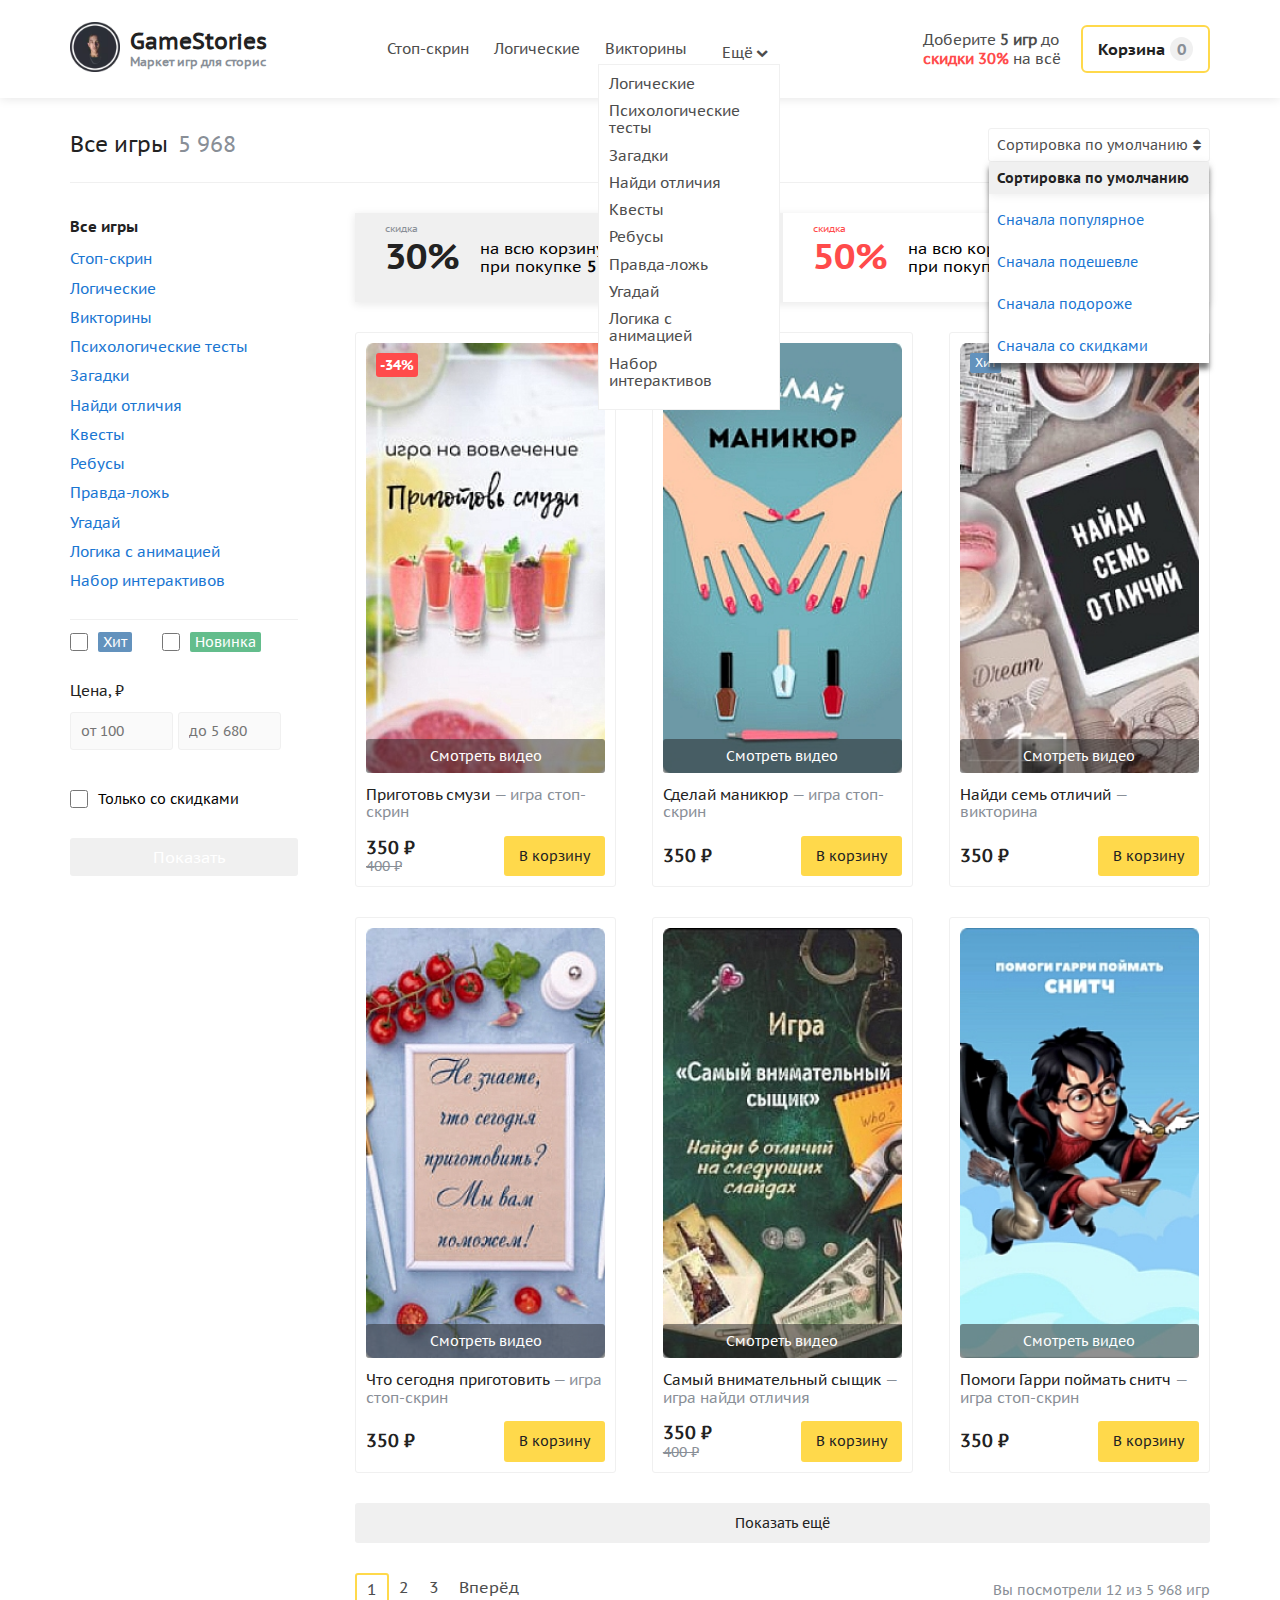
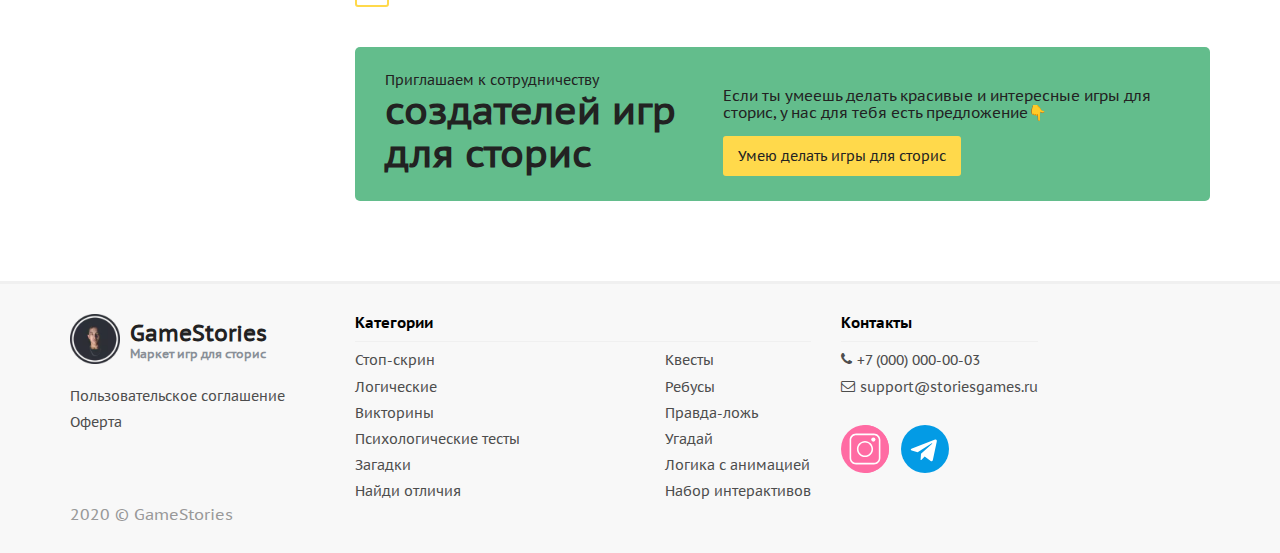
==== commit 5e09590d: "Add files via upload" ====
--- a/index.html
+++ b/index.html
@@ -12,7 +12,7 @@
   <body>
     <header class="header">
       <div class="container">
-        <div class="header-wrapper"><a class="logo" href="#">
+        <div class="header-wrapper"><a class="logo" href="index.html">
             <picture class="logo__picture">
               <source media="(max-width: 576px)" srcset="img/logo64.webp 1x"/><img class="logo__img" src="img/logo128.webp" alt="GameStories"/>
             </picture>
@@ -22,7 +22,8 @@
             </div></a>
           <nav class="header-nav"><a class="header-nav__link" href="#">Стоп-скрин</a><a class="header-nav__link" href="#">Логические</a><a class="header-nav__link" href="#">Викторины</a>
             <div class="header-nav__link" id="more-btn">Ещё<i class="fa fa-chevron-down header-nav__more-icon" aria-hidden="true"></i>
-              <div class="header-nav__more"><a class="header-nav__link" href="#">Психологические тесты</a><a class="header-nav__link" href="#">Загадки</a><a class="header-nav__link" href="#">Найди отличия</a><a class="header-nav__link" href="#">Квесты</a><a class="header-nav__link" href="#">Ребусы</a><a class="header-nav__link" href="#">Правда-ложь</a><a class="header-nav__link" href="#">Угадай</a><a class="header-nav__link" href="#">Логика с анимацией</a><a class="header-nav__link" href="#">Набор интерактивов</a></div>
+              <div class="header-nav__more"><a class="header-nav__link" href="#">Логические</a><a class="header-nav__link" href="#">Психологические тесты</a><a class="header-nav__link" href="#">Загадки</a><a class="header-nav__link" href="#">Найди отличия</a><a class="header-nav__link" href="#">Квесты</a><a class="header-nav__link" href="#">Ребусы</a><a class="header-nav__link" href="#">Правда-ложь</a><a class="header-nav__link" href="#">Угадай</a><a class="header-nav__link" href="#">Логика с анимацией</a><a class="header-nav__link" href="#">Набор интерактивов</a>
+              </div>
             </div>
           </nav>
           <div class="header-cart"><i class="fa fa-bars header-cart__menu-toggler"></i>
@@ -39,7 +40,8 @@
         </div>
         <div class="topbar-sort">
           <div class="topbar-sort__toggler" id="sort-toggler">Сортировка по умолчанию<i class="fa fa-sort topbar-sort__icon"></i>
-            <div class="topbar-sort__menu"><a class="topbar-sort__element topbar-sort__element_selected" href="#">Сортировка по умолчанию</a><a class="topbar-sort__element" href="#">Сначала популярное</a><a class="topbar-sort__element" href="#">Сначала подешевле</a><a class="topbar-sort__element" href="#">Сначала подороже</a><a class="topbar-sort__element" href="#">Сначала со скидками</a></div>
+            <div class="topbar-sort__menu"><a class="topbar-sort__element_selected topbar-sort__element" href="#">Сортировка по умолчанию</a><a class="topbar-sort__element" href="#">Сначала популярное</a><a class="topbar-sort__element" href="#">Сначала подешевле</a><a class="topbar-sort__element" href="#">Сначала подороже</a><a class="topbar-sort__element" href="#">Сначала со скидками</a>
+            </div>
           </div>
           <div class="topbar-sort__toggler" id="filter-toggler">Фильтры</div>
         </div>
@@ -81,7 +83,7 @@
             <input class="aside-checkboxes__checkbox" type="checkbox" name="" id="isdiscount"/>
             <label for="isdiscount">Только со скидками</label>
           </div>
-          <button class="aside__show-btn" type="submit">Показать</button>
+          <button class="aside__show-btn" type="submit">Показать</button><span id="aside-close"></span>
         </aside>
         <section class="products">
           <div class="products-topbar">
@@ -98,67 +100,55 @@
               </div>
             </div>
           </div>
-          <div class="products__wrapper">
-            <div class="products-card">
-              <div class="products-card__top"><img class="products-card__img" src="img/cards/game-1.webp" alt="Приготовь смузи" srcset=""/><span class="products-card__tag products-card__tag_discount">-34%</span><a class="products-card__link" href="">Смотреть видео</a>
+          <div class="products__wrapper"><a class="products-card" href="product.html">
+              <div class="products-card__top"><img class="products-card__img" src="img/cards/game-1.webp" alt="Приготовь смузи" srcset=""/><span class="products-card__tag products-card__tag_discount">-34%</span><span class="products-card__link">Смотреть видео</span>
               </div>
               <h2 class="products-card__title">Приготовь смузи <span class="products-card__subtitle">— игра стоп-скрин</span></h2>
               <div class="products-card__bottom">
-                <div class="products-card__price"><strong class="products-card__now">350 ₽</strong><span class="products-card__discount">400 ₽</span>
-                </div>
-                <button class="button products-card__button">В корзину</button>
-              </div>
-            </div>
-            <div class="products-card">
-              <div class="products-card__top"><img class="products-card__img" src="img/cards/game-2.webp" alt="Приготовь смузи" srcset=""/><span class="products-card__tag products-card__tag_new">Новинка</span><a class="products-card__link" href="">Смотреть видео</a>
+                <div class="products-card__price"><strong class="products-card__now">350 &#8399;</strong><span class="products-card__discount">400 &#8399;</span>
+                </div>
+                <button class="button products-card__button">В корзину</button>
+              </div></a><a class="products-card" href="product.html">
+              <div class="products-card__top"><img class="products-card__img" src="img/cards/game-2.webp" alt="Приготовь смузи" srcset=""/><span class="products-card__tag products-card__tag_new">Новинка</span><span class="products-card__link">Смотреть видео</span>
               </div>
               <h2 class="products-card__title">Сделай маникюр <span class="products-card__subtitle">— игра стоп-скрин</span></h2>
               <div class="products-card__bottom">
-                <div class="products-card__price"><strong class="products-card__now">350 ₽</strong>
-                </div>
-                <button class="button products-card__button">В корзину</button>
-              </div>
-            </div>
-            <div class="products-card">
-              <div class="products-card__top"><img class="products-card__img" src="img/cards/game-3.webp" alt="Приготовь смузи" srcset=""/><span class="products-card__tag products-card__tag_popular">Хит</span><a class="products-card__link" href="">Смотреть видео</a>
+                <div class="products-card__price"><strong class="products-card__now">350 &#8399;</strong>
+                </div>
+                <button class="button products-card__button">В корзину</button>
+              </div></a><a class="products-card" href="product.html">
+              <div class="products-card__top"><img class="products-card__img" src="img/cards/game-3.webp" alt="Приготовь смузи" srcset=""/><span class="products-card__tag products-card__tag_popular">Хит</span><span class="products-card__link">Смотреть видео</span>
               </div>
               <h2 class="products-card__title">Найди семь отличий <span class="products-card__subtitle">— викторина</span></h2>
               <div class="products-card__bottom">
-                <div class="products-card__price"><strong class="products-card__now">350 ₽</strong>
-                </div>
-                <button class="button products-card__button">В корзину</button>
-              </div>
-            </div>
-            <div class="products-card">
-              <div class="products-card__top"><img class="products-card__img" src="img/cards/game-4.webp" alt="Приготовь смузи" srcset=""/><a class="products-card__link" href="">Смотреть видео</a>
+                <div class="products-card__price"><strong class="products-card__now">350 &#8399;</strong>
+                </div>
+                <button class="button products-card__button">В корзину</button>
+              </div></a><a class="products-card" href="product.html">
+              <div class="products-card__top"><img class="products-card__img" src="img/cards/game-4.webp" alt="Приготовь смузи" srcset=""/><span class="products-card__link">Смотреть видео</span>
               </div>
               <h2 class="products-card__title">Что сегодня приготовить <span class="products-card__subtitle">— игра стоп-скрин</span></h2>
               <div class="products-card__bottom">
-                <div class="products-card__price"><strong class="products-card__now">350 ₽</strong>
-                </div>
-                <button class="button products-card__button">В корзину</button>
-              </div>
-            </div>
-            <div class="products-card">
-              <div class="products-card__top"><img class="products-card__img" src="img/cards/game-5.webp" alt="Приготовь смузи" srcset=""/><a class="products-card__link" href="">Смотреть видео</a>
+                <div class="products-card__price"><strong class="products-card__now">350 &#8399;</strong>
+                </div>
+                <button class="button products-card__button">В корзину</button>
+              </div></a><a class="products-card" href="product.html">
+              <div class="products-card__top"><img class="products-card__img" src="img/cards/game-5.webp" alt="Приготовь смузи" srcset=""/><span class="products-card__link">Смотреть видео</span>
               </div>
               <h2 class="products-card__title">Самый внимательный сыщик <span class="products-card__subtitle">— игра найди отличия</span></h2>
               <div class="products-card__bottom">
-                <div class="products-card__price"><strong class="products-card__now">350 ₽</strong><span class="products-card__discount">400 ₽</span>
-                </div>
-                <button class="button products-card__button">В корзину</button>
-              </div>
-            </div>
-            <div class="products-card">
-              <div class="products-card__top"><img class="products-card__img" src="img/cards/game-6.webp" alt="Приготовь смузи" srcset=""/><a class="products-card__link" href="">Смотреть видео</a>
+                <div class="products-card__price"><strong class="products-card__now">350 &#8399;</strong><span class="products-card__discount">400 &#8399;</span>
+                </div>
+                <button class="button products-card__button">В корзину</button>
+              </div></a><a class="products-card" href="product.html">
+              <div class="products-card__top"><img class="products-card__img" src="img/cards/game-6.webp" alt="Приготовь смузи" srcset=""/><span class="products-card__link">Смотреть видео</span>
               </div>
               <h2 class="products-card__title">Помоги Гарри поймать снитч <span class="products-card__subtitle">— игра стоп-скрин</span></h2>
               <div class="products-card__bottom">
-                <div class="products-card__price"><strong class="products-card__now">350 ₽</strong>
-                </div>
-                <button class="button products-card__button">В корзину</button>
-              </div>
-            </div>
+                <div class="products-card__price"><strong class="products-card__now">350 &#8399;</strong>
+                </div>
+                <button class="button products-card__button">В корзину</button>
+              </div></a>
           </div>
           <button class="products__show-more">Показать ещё</button>
           <div class="products__page-nav">
@@ -193,8 +183,10 @@
           <div class="footer-categories">
             <h5 class="footer__title">Категории</h5>
             <div class="footer-categories__wrapper">
-              <div class="footer-categories__column"><a class="footer-categories__el" href="#">Стоп-скрин</a><a class="footer-categories__el" href="#">Логические</a><a class="footer-categories__el" href="#">Викторины</a><a class="footer-categories__el" href="#">Психологические тесты</a><a class="footer-categories__el" href="#">Загадки</a><a class="footer-categories__el" href="#">Найди отличия</a></div>
-              <div class="footer-categories__column"><a class="footer-categories__el" href="#">Квесты</a><a class="footer-categories__el" href="#">Ребусы</a><a class="footer-categories__el" href="#">Правда-ложь</a><a class="footer-categories__el" href="#">Угадай</a><a class="footer-categories__el" href="#">Логика с анимацией</a><a class="footer-categories__el" href="#">Набор интерактивов</a></div>
+              <div class="footer-categories__column"><a class="footer-categories__el" href="#">Стоп-скрин</a><a class="footer-categories__el" href="#">Логические</a><a class="footer-categories__el" href="#">Викторины</a><a class="footer-categories__el" href="#">Психологические тесты</a><a class="footer-categories__el" href="#">Загадки</a><a class="footer-categories__el" href="#">Найди отличия</a>
+              </div>
+              <div class="footer-categories__column"><a class="footer-categories__el" href="#">Квесты</a><a class="footer-categories__el" href="#">Ребусы</a><a class="footer-categories__el" href="#">Правда-ложь</a><a class="footer-categories__el" href="#">Угадай</a><a class="footer-categories__el" href="#">Логика с анимацией</a><a class="footer-categories__el" href="#">Набор интерактивов</a>
+              </div>
             </div>
           </div>
           <div class="footer-contacts">
--- a/css/style.css
+++ b/css/style.css
@@ -1,5 +1,5 @@
 @charset "UTF-8";.main{display:-webkit-box;display:-ms-flexbox;display:flex;-webkit-box-pack:justify;-ms-flex-pack:justify;justify-content:space-between;-webkit-box-align:baseline;-ms-flex-align:baseline;align-items:baseline}/*!
  *  Font Awesome 4.7.0 by @davegandy - http://fontawesome.io - @fontawesome
  *  License - http://fontawesome.io/license (Font: SIL OFL 1.1, CSS: MIT License)
- */@font-face{font-family:FontAwesome;src:url(../fonts/fontawesome-webfont.eot?v=4.7.0);src:url(../fonts/fontawesome-webfont.eot?#iefix&v=4.7.0) format("embedded-opentype"),url(../fonts/fontawesome-webfont.woff2?v=4.7.0) format("woff2"),url(../fonts/fontawesome-webfont.woff?v=4.7.0) format("woff"),url(../fonts/fontawesome-webfont.ttf?v=4.7.0) format("truetype"),url(../fonts/fontawesome-webfont.svg?v=4.7.0#fontawesomeregular) format("svg");font-weight:400;font-style:normal}.fa{display:inline-block;font:normal normal normal 14px/1 FontAwesome;font-size:inherit;text-rendering:auto;-webkit-font-smoothing:antialiased;-moz-osx-font-smoothing:grayscale}.fa-lg{font-size:1.33333em;line-height:.75em;vertical-align:-15%}.fa-2x{font-size:2em}.fa-3x{font-size:3em}.fa-4x{font-size:4em}.fa-5x{font-size:5em}.fa-fw{width:1.28571em;text-align:center}.fa-ul{padding-left:0;margin-left:2.14286em;list-style-type:none}.fa-ul>li{position:relative}.fa-li{position:absolute;left:-2.14286em;width:2.14286em;top:.14286em;text-align:center}.fa-li.fa-lg{left:-1.85714em}.fa-border{padding:.2em .25em .15em;border:solid .08em #eee;border-radius:.1em}.fa-pull-left{float:left}.fa-pull-right{float:right}.fa.fa-pull-left{margin-right:.3em}.fa.fa-pull-right{margin-left:.3em}.pull-right{float:right}.pull-left{float:left}.fa.pull-left{margin-right:.3em}.fa.pull-right{margin-left:.3em}.fa-spin{-webkit-animation:fa-spin 2s infinite linear;animation:fa-spin 2s infinite linear}.fa-pulse{-webkit-animation:fa-spin 1s infinite steps(8);animation:fa-spin 1s infinite steps(8)}@-webkit-keyframes fa-spin{0%{-webkit-transform:rotate(0);transform:rotate(0)}100%{-webkit-transform:rotate(359deg);transform:rotate(359deg)}}@keyframes fa-spin{0%{-webkit-transform:rotate(0);transform:rotate(0)}100%{-webkit-transform:rotate(359deg);transform:rotate(359deg)}}.fa-rotate-90{-webkit-transform:rotate(90deg);-ms-transform:rotate(90deg);transform:rotate(90deg)}.fa-rotate-180{-webkit-transform:rotate(180deg);-ms-transform:rotate(180deg);transform:rotate(180deg)}.fa-rotate-270{-webkit-transform:rotate(270deg);-ms-transform:rotate(270deg);transform:rotate(270deg)}.fa-flip-horizontal{-webkit-transform:scale(-1,1);-ms-transform:scale(-1,1);transform:scale(-1,1)}.fa-flip-vertical{-webkit-transform:scale(1,-1);-ms-transform:scale(1,-1);transform:scale(1,-1)}:root .fa-flip-horizontal,:root .fa-flip-vertical,:root .fa-rotate-180,:root .fa-rotate-270,:root .fa-rotate-90{-webkit-filter:none;filter:none}.fa-stack{position:relative;display:inline-block;width:2em;height:2em;line-height:2em;vertical-align:middle}.fa-stack-1x,.fa-stack-2x{position:absolute;left:0;width:100%;text-align:center}.fa-stack-1x{line-height:inherit}.fa-stack-2x{font-size:2em}.fa-inverse{color:#fff}.fa-glass:before{content:""}.fa-music:before{content:""}.fa-search:before{content:""}.fa-envelope-o:before{content:""}.fa-heart:before{content:""}.fa-star:before{content:""}.fa-star-o:before{content:""}.fa-user:before{content:""}.fa-film:before{content:""}.fa-th-large:before{content:""}.fa-th:before{content:""}.fa-th-list:before{content:""}.fa-check:before{content:""}.fa-close:before,.fa-remove:before,.fa-times:before{content:""}.fa-search-plus:before{content:""}.fa-search-minus:before{content:""}.fa-power-off:before{content:""}.fa-signal:before{content:""}.fa-cog:before,.fa-gear:before{content:""}.fa-trash-o:before{content:""}.fa-home:before{content:""}.fa-file-o:before{content:""}.fa-clock-o:before{content:""}.fa-road:before{content:""}.fa-download:before{content:""}.fa-arrow-circle-o-down:before{content:""}.fa-arrow-circle-o-up:before{content:""}.fa-inbox:before{content:""}.fa-play-circle-o:before{content:""}.fa-repeat:before,.fa-rotate-right:before{content:""}.fa-refresh:before{content:""}.fa-list-alt:before{content:""}.fa-lock:before{content:""}.fa-flag:before{content:""}.fa-headphones:before{content:""}.fa-volume-off:before{content:""}.fa-volume-down:before{content:""}.fa-volume-up:before{content:""}.fa-qrcode:before{content:""}.fa-barcode:before{content:""}.fa-tag:before{content:""}.fa-tags:before{content:""}.fa-book:before{content:""}.fa-bookmark:before{content:""}.fa-print:before{content:""}.fa-camera:before{content:""}.fa-font:before{content:""}.fa-bold:before{content:""}.fa-italic:before{content:""}.fa-text-height:before{content:""}.fa-text-width:before{content:""}.fa-align-left:before{content:""}.fa-align-center:before{content:""}.fa-align-right:before{content:""}.fa-align-justify:before{content:""}.fa-list:before{content:""}.fa-dedent:before,.fa-outdent:before{content:""}.fa-indent:before{content:""}.fa-video-camera:before{content:""}.fa-image:before,.fa-photo:before,.fa-picture-o:before{content:""}.fa-pencil:before{content:""}.fa-map-marker:before{content:""}.fa-adjust:before{content:""}.fa-tint:before{content:""}.fa-edit:before,.fa-pencil-square-o:before{content:""}.fa-share-square-o:before{content:""}.fa-check-square-o:before{content:""}.fa-arrows:before{content:""}.fa-step-backward:before{content:""}.fa-fast-backward:before{content:""}.fa-backward:before{content:""}.fa-play:before{content:""}.fa-pause:before{content:""}.fa-stop:before{content:""}.fa-forward:before{content:""}.fa-fast-forward:before{content:""}.fa-step-forward:before{content:""}.fa-eject:before{content:""}.fa-chevron-left:before{content:""}.fa-chevron-right:before{content:""}.fa-plus-circle:before{content:""}.fa-minus-circle:before{content:""}.fa-times-circle:before{content:""}.fa-check-circle:before{content:""}.fa-question-circle:before{content:""}.fa-info-circle:before{content:""}.fa-crosshairs:before{content:""}.fa-times-circle-o:before{content:""}.fa-check-circle-o:before{content:""}.fa-ban:before{content:""}.fa-arrow-left:before{content:""}.fa-arrow-right:before{content:""}.fa-arrow-up:before{content:""}.fa-arrow-down:before{content:""}.fa-mail-forward:before,.fa-share:before{content:""}.fa-expand:before{content:""}.fa-compress:before{content:""}.fa-plus:before{content:""}.fa-minus:before{content:""}.fa-asterisk:before{content:""}.fa-exclamation-circle:before{content:""}.fa-gift:before{content:""}.fa-leaf:before{content:""}.fa-fire:before{content:""}.fa-eye:before{content:""}.fa-eye-slash:before{content:""}.fa-exclamation-triangle:before,.fa-warning:before{content:""}.fa-plane:before{content:""}.fa-calendar:before{content:""}.fa-random:before{content:""}.fa-comment:before{content:""}.fa-magnet:before{content:""}.fa-chevron-up:before{content:""}.fa-chevron-down:before{content:""}.fa-retweet:before{content:""}.fa-shopping-cart:before{content:""}.fa-folder:before{content:""}.fa-folder-open:before{content:""}.fa-arrows-v:before{content:""}.fa-arrows-h:before{content:""}.fa-bar-chart-o:before,.fa-bar-chart:before{content:""}.fa-twitter-square:before{content:""}.fa-facebook-square:before{content:""}.fa-camera-retro:before{content:""}.fa-key:before{content:""}.fa-cogs:before,.fa-gears:before{content:""}.fa-comments:before{content:""}.fa-thumbs-o-up:before{content:""}.fa-thumbs-o-down:before{content:""}.fa-star-half:before{content:""}.fa-heart-o:before{content:""}.fa-sign-out:before{content:""}.fa-linkedin-square:before{content:""}.fa-thumb-tack:before{content:""}.fa-external-link:before{content:""}.fa-sign-in:before{content:""}.fa-trophy:before{content:""}.fa-github-square:before{content:""}.fa-upload:before{content:""}.fa-lemon-o:before{content:""}.fa-phone:before{content:""}.fa-square-o:before{content:""}.fa-bookmark-o:before{content:""}.fa-phone-square:before{content:""}.fa-twitter:before{content:""}.fa-facebook-f:before,.fa-facebook:before{content:""}.fa-github:before{content:""}.fa-unlock:before{content:""}.fa-credit-card:before{content:""}.fa-feed:before,.fa-rss:before{content:""}.fa-hdd-o:before{content:""}.fa-bullhorn:before{content:""}.fa-bell:before{content:""}.fa-certificate:before{content:""}.fa-hand-o-right:before{content:""}.fa-hand-o-left:before{content:""}.fa-hand-o-up:before{content:""}.fa-hand-o-down:before{content:""}.fa-arrow-circle-left:before{content:""}.fa-arrow-circle-right:before{content:""}.fa-arrow-circle-up:before{content:""}.fa-arrow-circle-down:before{content:""}.fa-globe:before{content:""}.fa-wrench:before{content:""}.fa-tasks:before{content:""}.fa-filter:before{content:""}.fa-briefcase:before{content:""}.fa-arrows-alt:before{content:""}.fa-group:before,.fa-users:before{content:""}.fa-chain:before,.fa-link:before{content:""}.fa-cloud:before{content:""}.fa-flask:before{content:""}.fa-cut:before,.fa-scissors:before{content:""}.fa-copy:before,.fa-files-o:before{content:""}.fa-paperclip:before{content:""}.fa-floppy-o:before,.fa-save:before{content:""}.fa-square:before{content:""}.fa-bars:before,.fa-navicon:before,.fa-reorder:before{content:""}.fa-list-ul:before{content:""}.fa-list-ol:before{content:""}.fa-strikethrough:before{content:""}.fa-underline:before{content:""}.fa-table:before{content:""}.fa-magic:before{content:""}.fa-truck:before{content:""}.fa-pinterest:before{content:""}.fa-pinterest-square:before{content:""}.fa-google-plus-square:before{content:""}.fa-google-plus:before{content:""}.fa-money:before{content:""}.fa-caret-down:before{content:""}.fa-caret-up:before{content:""}.fa-caret-left:before{content:""}.fa-caret-right:before{content:""}.fa-columns:before{content:""}.fa-sort:before,.fa-unsorted:before{content:""}.fa-sort-desc:before,.fa-sort-down:before{content:""}.fa-sort-asc:before,.fa-sort-up:before{content:""}.fa-envelope:before{content:""}.fa-linkedin:before{content:""}.fa-rotate-left:before,.fa-undo:before{content:""}.fa-gavel:before,.fa-legal:before{content:""}.fa-dashboard:before,.fa-tachometer:before{content:""}.fa-comment-o:before{content:""}.fa-comments-o:before{content:""}.fa-bolt:before,.fa-flash:before{content:""}.fa-sitemap:before{content:""}.fa-umbrella:before{content:""}.fa-clipboard:before,.fa-paste:before{content:""}.fa-lightbulb-o:before{content:""}.fa-exchange:before{content:""}.fa-cloud-download:before{content:""}.fa-cloud-upload:before{content:""}.fa-user-md:before{content:""}.fa-stethoscope:before{content:""}.fa-suitcase:before{content:""}.fa-bell-o:before{content:""}.fa-coffee:before{content:""}.fa-cutlery:before{content:""}.fa-file-text-o:before{content:""}.fa-building-o:before{content:""}.fa-hospital-o:before{content:""}.fa-ambulance:before{content:""}.fa-medkit:before{content:""}.fa-fighter-jet:before{content:""}.fa-beer:before{content:""}.fa-h-square:before{content:""}.fa-plus-square:before{content:""}.fa-angle-double-left:before{content:""}.fa-angle-double-right:before{content:""}.fa-angle-double-up:before{content:""}.fa-angle-double-down:before{content:""}.fa-angle-left:before{content:""}.fa-angle-right:before{content:""}.fa-angle-up:before{content:""}.fa-angle-down:before{content:""}.fa-desktop:before{content:""}.fa-laptop:before{content:""}.fa-tablet:before{content:""}.fa-mobile-phone:before,.fa-mobile:before{content:""}.fa-circle-o:before{content:""}.fa-quote-left:before{content:""}.fa-quote-right:before{content:""}.fa-spinner:before{content:""}.fa-circle:before{content:""}.fa-mail-reply:before,.fa-reply:before{content:""}.fa-github-alt:before{content:""}.fa-folder-o:before{content:""}.fa-folder-open-o:before{content:""}.fa-smile-o:before{content:""}.fa-frown-o:before{content:""}.fa-meh-o:before{content:""}.fa-gamepad:before{content:""}.fa-keyboard-o:before{content:""}.fa-flag-o:before{content:""}.fa-flag-checkered:before{content:""}.fa-terminal:before{content:""}.fa-code:before{content:""}.fa-mail-reply-all:before,.fa-reply-all:before{content:""}.fa-star-half-empty:before,.fa-star-half-full:before,.fa-star-half-o:before{content:""}.fa-location-arrow:before{content:""}.fa-crop:before{content:""}.fa-code-fork:before{content:""}.fa-chain-broken:before,.fa-unlink:before{content:""}.fa-question:before{content:""}.fa-info:before{content:""}.fa-exclamation:before{content:""}.fa-superscript:before{content:""}.fa-subscript:before{content:""}.fa-eraser:before{content:""}.fa-puzzle-piece:before{content:""}.fa-microphone:before{content:""}.fa-microphone-slash:before{content:""}.fa-shield:before{content:""}.fa-calendar-o:before{content:""}.fa-fire-extinguisher:before{content:""}.fa-rocket:before{content:""}.fa-maxcdn:before{content:""}.fa-chevron-circle-left:before{content:""}.fa-chevron-circle-right:before{content:""}.fa-chevron-circle-up:before{content:""}.fa-chevron-circle-down:before{content:""}.fa-html5:before{content:""}.fa-css3:before{content:""}.fa-anchor:before{content:""}.fa-unlock-alt:before{content:""}.fa-bullseye:before{content:""}.fa-ellipsis-h:before{content:""}.fa-ellipsis-v:before{content:""}.fa-rss-square:before{content:""}.fa-play-circle:before{content:""}.fa-ticket:before{content:""}.fa-minus-square:before{content:""}.fa-minus-square-o:before{content:""}.fa-level-up:before{content:""}.fa-level-down:before{content:""}.fa-check-square:before{content:""}.fa-pencil-square:before{content:""}.fa-external-link-square:before{content:""}.fa-share-square:before{content:""}.fa-compass:before{content:""}.fa-caret-square-o-down:before,.fa-toggle-down:before{content:""}.fa-caret-square-o-up:before,.fa-toggle-up:before{content:""}.fa-caret-square-o-right:before,.fa-toggle-right:before{content:""}.fa-eur:before,.fa-euro:before{content:""}.fa-gbp:before{content:""}.fa-dollar:before,.fa-usd:before{content:""}.fa-inr:before,.fa-rupee:before{content:""}.fa-cny:before,.fa-jpy:before,.fa-rmb:before,.fa-yen:before{content:""}.fa-rouble:before,.fa-rub:before,.fa-ruble:before{content:""}.fa-krw:before,.fa-won:before{content:""}.fa-bitcoin:before,.fa-btc:before{content:""}.fa-file:before{content:""}.fa-file-text:before{content:""}.fa-sort-alpha-asc:before{content:""}.fa-sort-alpha-desc:before{content:""}.fa-sort-amount-asc:before{content:""}.fa-sort-amount-desc:before{content:""}.fa-sort-numeric-asc:before{content:""}.fa-sort-numeric-desc:before{content:""}.fa-thumbs-up:before{content:""}.fa-thumbs-down:before{content:""}.fa-youtube-square:before{content:""}.fa-youtube:before{content:""}.fa-xing:before{content:""}.fa-xing-square:before{content:""}.fa-youtube-play:before{content:""}.fa-dropbox:before{content:""}.fa-stack-overflow:before{content:""}.fa-instagram:before{content:""}.fa-flickr:before{content:""}.fa-adn:before{content:""}.fa-bitbucket:before{content:""}.fa-bitbucket-square:before{content:""}.fa-tumblr:before{content:""}.fa-tumblr-square:before{content:""}.fa-long-arrow-down:before{content:""}.fa-long-arrow-up:before{content:""}.fa-long-arrow-left:before{content:""}.fa-long-arrow-right:before{content:""}.fa-apple:before{content:""}.fa-windows:before{content:""}.fa-android:before{content:""}.fa-linux:before{content:""}.fa-dribbble:before{content:""}.fa-skype:before{content:""}.fa-foursquare:before{content:""}.fa-trello:before{content:""}.fa-female:before{content:""}.fa-male:before{content:""}.fa-gittip:before,.fa-gratipay:before{content:""}.fa-sun-o:before{content:""}.fa-moon-o:before{content:""}.fa-archive:before{content:""}.fa-bug:before{content:""}.fa-vk:before{content:""}.fa-weibo:before{content:""}.fa-renren:before{content:""}.fa-pagelines:before{content:""}.fa-stack-exchange:before{content:""}.fa-arrow-circle-o-right:before{content:""}.fa-arrow-circle-o-left:before{content:""}.fa-caret-square-o-left:before,.fa-toggle-left:before{content:""}.fa-dot-circle-o:before{content:""}.fa-wheelchair:before{content:""}.fa-vimeo-square:before{content:""}.fa-try:before,.fa-turkish-lira:before{content:""}.fa-plus-square-o:before{content:""}.fa-space-shuttle:before{content:""}.fa-slack:before{content:""}.fa-envelope-square:before{content:""}.fa-wordpress:before{content:""}.fa-openid:before{content:""}.fa-bank:before,.fa-institution:before,.fa-university:before{content:""}.fa-graduation-cap:before,.fa-mortar-board:before{content:""}.fa-yahoo:before{content:""}.fa-google:before{content:""}.fa-reddit:before{content:""}.fa-reddit-square:before{content:""}.fa-stumbleupon-circle:before{content:""}.fa-stumbleupon:before{content:""}.fa-delicious:before{content:""}.fa-digg:before{content:""}.fa-pied-piper-pp:before{content:""}.fa-pied-piper-alt:before{content:""}.fa-drupal:before{content:""}.fa-joomla:before{content:""}.fa-language:before{content:""}.fa-fax:before{content:""}.fa-building:before{content:""}.fa-child:before{content:""}.fa-paw:before{content:""}.fa-spoon:before{content:""}.fa-cube:before{content:""}.fa-cubes:before{content:""}.fa-behance:before{content:""}.fa-behance-square:before{content:""}.fa-steam:before{content:""}.fa-steam-square:before{content:""}.fa-recycle:before{content:""}.fa-automobile:before,.fa-car:before{content:""}.fa-cab:before,.fa-taxi:before{content:""}.fa-tree:before{content:""}.fa-spotify:before{content:""}.fa-deviantart:before{content:""}.fa-soundcloud:before{content:""}.fa-database:before{content:""}.fa-file-pdf-o:before{content:""}.fa-file-word-o:before{content:""}.fa-file-excel-o:before{content:""}.fa-file-powerpoint-o:before{content:""}.fa-file-image-o:before,.fa-file-photo-o:before,.fa-file-picture-o:before{content:""}.fa-file-archive-o:before,.fa-file-zip-o:before{content:""}.fa-file-audio-o:before,.fa-file-sound-o:before{content:""}.fa-file-movie-o:before,.fa-file-video-o:before{content:""}.fa-file-code-o:before{content:""}.fa-vine:before{content:""}.fa-codepen:before{content:""}.fa-jsfiddle:before{content:""}.fa-life-bouy:before,.fa-life-buoy:before,.fa-life-ring:before,.fa-life-saver:before,.fa-support:before{content:""}.fa-circle-o-notch:before{content:""}.fa-ra:before,.fa-rebel:before,.fa-resistance:before{content:""}.fa-empire:before,.fa-ge:before{content:""}.fa-git-square:before{content:""}.fa-git:before{content:""}.fa-hacker-news:before,.fa-y-combinator-square:before,.fa-yc-square:before{content:""}.fa-tencent-weibo:before{content:""}.fa-qq:before{content:""}.fa-wechat:before,.fa-weixin:before{content:""}.fa-paper-plane:before,.fa-send:before{content:""}.fa-paper-plane-o:before,.fa-send-o:before{content:""}.fa-history:before{content:""}.fa-circle-thin:before{content:""}.fa-header:before{content:""}.fa-paragraph:before{content:""}.fa-sliders:before{content:""}.fa-share-alt:before{content:""}.fa-share-alt-square:before{content:""}.fa-bomb:before{content:""}.fa-futbol-o:before,.fa-soccer-ball-o:before{content:""}.fa-tty:before{content:""}.fa-binoculars:before{content:""}.fa-plug:before{content:""}.fa-slideshare:before{content:""}.fa-twitch:before{content:""}.fa-yelp:before{content:""}.fa-newspaper-o:before{content:""}.fa-wifi:before{content:""}.fa-calculator:before{content:""}.fa-paypal:before{content:""}.fa-google-wallet:before{content:""}.fa-cc-visa:before{content:""}.fa-cc-mastercard:before{content:""}.fa-cc-discover:before{content:""}.fa-cc-amex:before{content:""}.fa-cc-paypal:before{content:""}.fa-cc-stripe:before{content:""}.fa-bell-slash:before{content:""}.fa-bell-slash-o:before{content:""}.fa-trash:before{content:""}.fa-copyright:before{content:""}.fa-at:before{content:""}.fa-eyedropper:before{content:""}.fa-paint-brush:before{content:""}.fa-birthday-cake:before{content:""}.fa-area-chart:before{content:""}.fa-pie-chart:before{content:""}.fa-line-chart:before{content:""}.fa-lastfm:before{content:""}.fa-lastfm-square:before{content:""}.fa-toggle-off:before{content:""}.fa-toggle-on:before{content:""}.fa-bicycle:before{content:""}.fa-bus:before{content:""}.fa-ioxhost:before{content:""}.fa-angellist:before{content:""}.fa-cc:before{content:""}.fa-ils:before,.fa-shekel:before,.fa-sheqel:before{content:""}.fa-meanpath:before{content:""}.fa-buysellads:before{content:""}.fa-connectdevelop:before{content:""}.fa-dashcube:before{content:""}.fa-forumbee:before{content:""}.fa-leanpub:before{content:""}.fa-sellsy:before{content:""}.fa-shirtsinbulk:before{content:""}.fa-simplybuilt:before{content:""}.fa-skyatlas:before{content:""}.fa-cart-plus:before{content:""}.fa-cart-arrow-down:before{content:""}.fa-diamond:before{content:""}.fa-ship:before{content:""}.fa-user-secret:before{content:""}.fa-motorcycle:before{content:""}.fa-street-view:before{content:""}.fa-heartbeat:before{content:""}.fa-venus:before{content:""}.fa-mars:before{content:""}.fa-mercury:before{content:""}.fa-intersex:before,.fa-transgender:before{content:""}.fa-transgender-alt:before{content:""}.fa-venus-double:before{content:""}.fa-mars-double:before{content:""}.fa-venus-mars:before{content:""}.fa-mars-stroke:before{content:""}.fa-mars-stroke-v:before{content:""}.fa-mars-stroke-h:before{content:""}.fa-neuter:before{content:""}.fa-genderless:before{content:""}.fa-facebook-official:before{content:""}.fa-pinterest-p:before{content:""}.fa-whatsapp:before{content:""}.fa-server:before{content:""}.fa-user-plus:before{content:""}.fa-user-times:before{content:""}.fa-bed:before,.fa-hotel:before{content:""}.fa-viacoin:before{content:""}.fa-train:before{content:""}.fa-subway:before{content:""}.fa-medium:before{content:""}.fa-y-combinator:before,.fa-yc:before{content:""}.fa-optin-monster:before{content:""}.fa-opencart:before{content:""}.fa-expeditedssl:before{content:""}.fa-battery-4:before,.fa-battery-full:before,.fa-battery:before{content:""}.fa-battery-3:before,.fa-battery-three-quarters:before{content:""}.fa-battery-2:before,.fa-battery-half:before{content:""}.fa-battery-1:before,.fa-battery-quarter:before{content:""}.fa-battery-0:before,.fa-battery-empty:before{content:""}.fa-mouse-pointer:before{content:""}.fa-i-cursor:before{content:""}.fa-object-group:before{content:""}.fa-object-ungroup:before{content:""}.fa-sticky-note:before{content:""}.fa-sticky-note-o:before{content:""}.fa-cc-jcb:before{content:""}.fa-cc-diners-club:before{content:""}.fa-clone:before{content:""}.fa-balance-scale:before{content:""}.fa-hourglass-o:before{content:""}.fa-hourglass-1:before,.fa-hourglass-start:before{content:""}.fa-hourglass-2:before,.fa-hourglass-half:before{content:""}.fa-hourglass-3:before,.fa-hourglass-end:before{content:""}.fa-hourglass:before{content:""}.fa-hand-grab-o:before,.fa-hand-rock-o:before{content:""}.fa-hand-paper-o:before,.fa-hand-stop-o:before{content:""}.fa-hand-scissors-o:before{content:""}.fa-hand-lizard-o:before{content:""}.fa-hand-spock-o:before{content:""}.fa-hand-pointer-o:before{content:""}.fa-hand-peace-o:before{content:""}.fa-trademark:before{content:""}.fa-registered:before{content:""}.fa-creative-commons:before{content:""}.fa-gg:before{content:""}.fa-gg-circle:before{content:""}.fa-tripadvisor:before{content:""}.fa-odnoklassniki:before{content:""}.fa-odnoklassniki-square:before{content:""}.fa-get-pocket:before{content:""}.fa-wikipedia-w:before{content:""}.fa-safari:before{content:""}.fa-chrome:before{content:""}.fa-firefox:before{content:""}.fa-opera:before{content:""}.fa-internet-explorer:before{content:""}.fa-television:before,.fa-tv:before{content:""}.fa-contao:before{content:""}.fa-500px:before{content:""}.fa-amazon:before{content:""}.fa-calendar-plus-o:before{content:""}.fa-calendar-minus-o:before{content:""}.fa-calendar-times-o:before{content:""}.fa-calendar-check-o:before{content:""}.fa-industry:before{content:""}.fa-map-pin:before{content:""}.fa-map-signs:before{content:""}.fa-map-o:before{content:""}.fa-map:before{content:""}.fa-commenting:before{content:""}.fa-commenting-o:before{content:""}.fa-houzz:before{content:""}.fa-vimeo:before{content:""}.fa-black-tie:before{content:""}.fa-fonticons:before{content:""}.fa-reddit-alien:before{content:""}.fa-edge:before{content:""}.fa-credit-card-alt:before{content:""}.fa-codiepie:before{content:""}.fa-modx:before{content:""}.fa-fort-awesome:before{content:""}.fa-usb:before{content:""}.fa-product-hunt:before{content:""}.fa-mixcloud:before{content:""}.fa-scribd:before{content:""}.fa-pause-circle:before{content:""}.fa-pause-circle-o:before{content:""}.fa-stop-circle:before{content:""}.fa-stop-circle-o:before{content:""}.fa-shopping-bag:before{content:""}.fa-shopping-basket:before{content:""}.fa-hashtag:before{content:""}.fa-bluetooth:before{content:""}.fa-bluetooth-b:before{content:""}.fa-percent:before{content:""}.fa-gitlab:before{content:""}.fa-wpbeginner:before{content:""}.fa-wpforms:before{content:""}.fa-envira:before{content:""}.fa-universal-access:before{content:""}.fa-wheelchair-alt:before{content:""}.fa-question-circle-o:before{content:""}.fa-blind:before{content:""}.fa-audio-description:before{content:""}.fa-volume-control-phone:before{content:""}.fa-braille:before{content:""}.fa-assistive-listening-systems:before{content:""}.fa-american-sign-language-interpreting:before,.fa-asl-interpreting:before{content:""}.fa-deaf:before,.fa-deafness:before,.fa-hard-of-hearing:before{content:""}.fa-glide:before{content:""}.fa-glide-g:before{content:""}.fa-sign-language:before,.fa-signing:before{content:""}.fa-low-vision:before{content:""}.fa-viadeo:before{content:""}.fa-viadeo-square:before{content:""}.fa-snapchat:before{content:""}.fa-snapchat-ghost:before{content:""}.fa-snapchat-square:before{content:""}.fa-pied-piper:before{content:""}.fa-first-order:before{content:""}.fa-yoast:before{content:""}.fa-themeisle:before{content:""}.fa-google-plus-circle:before,.fa-google-plus-official:before{content:""}.fa-fa:before,.fa-font-awesome:before{content:""}.fa-handshake-o:before{content:""}.fa-envelope-open:before{content:""}.fa-envelope-open-o:before{content:""}.fa-linode:before{content:""}.fa-address-book:before{content:""}.fa-address-book-o:before{content:""}.fa-address-card:before,.fa-vcard:before{content:""}.fa-address-card-o:before,.fa-vcard-o:before{content:""}.fa-user-circle:before{content:""}.fa-user-circle-o:before{content:""}.fa-user-o:before{content:""}.fa-id-badge:before{content:""}.fa-drivers-license:before,.fa-id-card:before{content:""}.fa-drivers-license-o:before,.fa-id-card-o:before{content:""}.fa-quora:before{content:""}.fa-free-code-camp:before{content:""}.fa-telegram:before{content:""}.fa-thermometer-4:before,.fa-thermometer-full:before,.fa-thermometer:before{content:""}.fa-thermometer-3:before,.fa-thermometer-three-quarters:before{content:""}.fa-thermometer-2:before,.fa-thermometer-half:before{content:""}.fa-thermometer-1:before,.fa-thermometer-quarter:before{content:""}.fa-thermometer-0:before,.fa-thermometer-empty:before{content:""}.fa-shower:before{content:""}.fa-bath:before,.fa-bathtub:before,.fa-s15:before{content:""}.fa-podcast:before{content:""}.fa-window-maximize:before{content:""}.fa-window-minimize:before{content:""}.fa-window-restore:before{content:""}.fa-times-rectangle:before,.fa-window-close:before{content:""}.fa-times-rectangle-o:before,.fa-window-close-o:before{content:""}.fa-bandcamp:before{content:""}.fa-grav:before{content:""}.fa-etsy:before{content:""}.fa-imdb:before{content:""}.fa-ravelry:before{content:""}.fa-eercast:before{content:""}.fa-microchip:before{content:""}.fa-snowflake-o:before{content:""}.fa-superpowers:before{content:""}.fa-wpexplorer:before{content:""}.fa-meetup:before{content:""}.sr-only{position:absolute;width:1px;height:1px;padding:0;margin:-1px;overflow:hidden;clip:rect(0,0,0,0);border:0}.sr-only-focusable:active,.sr-only-focusable:focus{position:static;width:auto;height:auto;margin:0;overflow:visible;clip:auto}@font-face{font-family:PTSansBold;font-display:swap;src:url(../fonts/PTSans-CaptionBold.woff) format("woff"),url(../fonts/PTSans-CaptionBold.woff2) format("woff2");font-weight:700;font-style:normal}@font-face{font-family:PTSansReg;font-display:swap;src:url(../fonts/PTSans-Caption.woff) format("woff"),url(../fonts/PTSans-Caption.woff2) format("woff2");font-weight:400;font-style:normal}body{font-family:PTSansReg,sans-serif}.container{max-width:1140px;margin:0 auto;padding:0 15px;position:relative}.logo{font-family:PtSansReg,sans-serif;display:-webkit-box;display:-ms-flexbox;display:flex;-webkit-box-align:center;-ms-flex-align:center;align-items:center;text-decoration:none}.logo__img{width:50px;margin-right:10px}.logo__title{font-size:22px;color:#222;margin:0}.logo__subtitle{font-size:12px;color:#898f97;margin:0}.button{font-family:PTSansReg,sans-serif;color:#222;padding:12px 15px;background-color:#ffd94b;border:none;border-radius:3px;font-size:14px}.button:hover{cursor:pointer}/*! normalize.css v8.0.1 | MIT License | github.com/necolas/normalize.css */html{line-height:1.15;-webkit-text-size-adjust:100%}body{margin:0}main{display:block}h1{font-size:2em;margin:.67em 0}hr{-webkit-box-sizing:content-box;box-sizing:content-box;height:0;overflow:visible}pre{font-family:monospace,monospace;font-size:1em}a{background-color:transparent}abbr[title]{border-bottom:none;text-decoration:underline;-webkit-text-decoration:underline dotted;text-decoration:underline dotted}b,strong{font-weight:bolder}code,kbd,samp{font-family:monospace,monospace;font-size:1em}small{font-size:80%}sub,sup{font-size:75%;line-height:0;position:relative;vertical-align:baseline}sub{bottom:-.25em}sup{top:-.5em}img{border-style:none}button,input,optgroup,select,textarea{font-family:inherit;font-size:100%;line-height:1.15;margin:0}button,input{overflow:visible}button,select{text-transform:none}[type=button],[type=reset],[type=submit],button{-webkit-appearance:button}[type=button]::-moz-focus-inner,[type=reset]::-moz-focus-inner,[type=submit]::-moz-focus-inner,button::-moz-focus-inner{border-style:none;padding:0}[type=button]:-moz-focusring,[type=reset]:-moz-focusring,[type=submit]:-moz-focusring,button:-moz-focusring{outline:1px dotted ButtonText}fieldset{padding:.35em .75em .625em}legend{-webkit-box-sizing:border-box;box-sizing:border-box;color:inherit;display:table;max-width:100%;padding:0;white-space:normal}progress{vertical-align:baseline}textarea{overflow:auto}[type=checkbox],[type=radio]{-webkit-box-sizing:border-box;box-sizing:border-box;padding:0}[type=number]::-webkit-inner-spin-button,[type=number]::-webkit-outer-spin-button{height:auto}[type=search]{-webkit-appearance:textfield;outline-offset:-2px}[type=search]::-webkit-search-decoration{-webkit-appearance:none}::-webkit-file-upload-button{-webkit-appearance:button;font:inherit}details{display:block}summary{display:list-item}template{display:none}[hidden]{display:none}.header{padding:15px 0;-webkit-box-shadow:0 1px 10px rgba(0,0,0,.1);box-shadow:0 1px 10px rgba(0,0,0,.1)}.header-wrapper{display:-webkit-box;display:-ms-flexbox;display:flex;-ms-flex-wrap:wrap;flex-wrap:wrap;-webkit-box-pack:justify;-ms-flex-pack:justify;justify-content:space-between;-webkit-box-align:center;-ms-flex-align:center;align-items:center}.header-nav{display:-webkit-box;display:-ms-flexbox;display:flex;-webkit-box-pack:center;-ms-flex-pack:center;justify-content:center}.header-nav__link{font-family:PtSansReg,sans-serif;color:#4d4d4d;text-decoration:none;margin-right:25px;font-size:15px;display:-webkit-box;display:-ms-flexbox;display:flex;-webkit-box-align:center;-ms-flex-align:center;align-items:center}.header-nav__more{position:absolute;top:30px;background-color:#fff;padding:10px;border-radius:5px;border-top-left-radius:0;border-top-right-radius:0;right:-65px;width:160px;-webkit-box-shadow:0 4px 8px 0 rgba(50,50,50,.64);box-shadow:0 4px 8px 0 rgba(50,50,50,.64);z-index:100}.header-nav__more .header-nav__link{margin-bottom:10px}.header-nav__more-icon{font-size:12px;margin-left:3px}.header-cart{display:-webkit-box;display:-ms-flexbox;display:flex;-webkit-box-pack:justify;-ms-flex-pack:justify;justify-content:space-between;-webkit-box-align:center;-ms-flex-align:center;align-items:center}.header-cart__tip{font-family:PtSansReg,sans-serif;color:#4d4d4d;line-height:19px;margin-right:20px;font-size:15px}.header-cart__tip_danger{color:#ff4b4b}.header-cart__button{font-family:PtSansBold,sans-serif;color:#222;padding:10px 15px;text-decoration:none;border:2px solid #ffd94b;border-radius:6px;display:-webkit-box;display:-ms-flexbox;display:flex;-webkit-box-align:center;-ms-flex-align:center;align-items:center;position:relative}.header-cart__cart-icon{display:none}.header-cart__count{background-color:#f0f0f0;color:#898f97;width:17px;height:17px;border-radius:50%;text-align:center;margin-left:5px;padding:3px 3px 4px 3px}.header-cart__count_active{background-color:#ff4b4b;color:#fff}.header-cart__menu-toggler{margin-right:15px;font-size:20px;display:none}#more-btn{position:relative}#more-btn:hover{cursor:pointer}.topbar{margin-top:30px;margin-bottom:30px;font-family:PTSansReg,sans-serif;display:-webkit-box;display:-ms-flexbox;display:flex;-webkit-box-pack:justify;-ms-flex-pack:justify;justify-content:space-between;-webkit-box-align:center;-ms-flex-align:center;align-items:center;-ms-flex-wrap:wrap;flex-wrap:wrap}.topbar-title{display:-webkit-box;display:-ms-flexbox;display:flex;font-size:22px}.topbar-title__text{color:#222;margin-right:10px}.topbar-title__count{color:#898f97}.topbar-sort{color:#4d4d4d;font-size:14px}.topbar-sort__toggler{border:1px solid #f0f0f0;padding:8px;border-radius:3px}.topbar-sort__toggler:hover{cursor:pointer}.topbar-sort__icon{margin-left:5px;color:dark}.topbar-sort__menu{display:-webkit-box;display:-ms-flexbox;display:flex;-webkit-box-orient:vertical;-webkit-box-direction:normal;-ms-flex-direction:column;flex-direction:column;position:absolute;background-color:#fff;width:100%;margin-top:9px;z-index:101;left:0;-webkit-box-shadow:0 4px 8px 0 rgba(50,50,50,.64);box-shadow:0 4px 8px 0 rgba(50,50,50,.64)}.topbar-sort__element{padding:8px;margin-top:10px;color:#1976d2;text-decoration:none}.topbar-sort__element:first-child{margin-top:0}.topbar-sort__element_selected{font-family:PTSansBold;background-color:#f0f0f0;-webkit-box-shadow:0 1px 10px rgba(0,0,0,.08);box-shadow:0 1px 10px rgba(0,0,0,.08);color:#222}#sort-toggler{position:relative}#filter-toggler{position:relative;display:none}.aside{width:20%;display:-webkit-box;display:-ms-flexbox;display:flex;-webkit-box-orient:vertical;-webkit-box-direction:normal;-ms-flex-direction:column;flex-direction:column;font-family:PTSansReg,sans-serif;-webkit-transition-duration:.5s;-o-transition-duration:.5s;transition-duration:.5s}.aside-title{font-family:PTSansBold,sans-serif;font-size:15px;color:#222;margin-bottom:15px;margin-top:0}.aside-sort__list{list-style-type:none;margin:0;padding:0}.aside-sort__list li{margin-bottom:12px}.aside-sort__list li:last-child{padding-bottom:30px;border-bottom:1px #f0f0f0 solid}.aside-sort__element{text-decoration:none;color:#1976d2;font-size:15px;display:block}.aside-checkboxes{display:-webkit-box;display:-ms-flexbox;display:flex;color:#fff;margin-bottom:30px}.aside-checkboxes__element{display:-webkit-box;display:-ms-flexbox;display:flex;-webkit-box-align:center;-ms-flex-align:center;align-items:center;font-size:14px}.aside-checkboxes__element label{padding:2px 5px;border-radius:2px}.aside-checkboxes__element:first-child{margin-right:30px}.aside-checkboxes__element:first-child label{background-color:#6392bd}.aside-checkboxes__element:last-child label{background-color:#63bd8c}.aside-checkboxes__checkbox{width:18px;height:18px;background-color:#fafafa;border:1px solid #f0f0f0;margin-right:10px}.aside-price-filter{margin-bottom:30px}.aside-price-filter__title{font-size:15px;color:#222;margin-bottom:12px;display:block}.aside-price-filter__input{font-size:14px;width:40%;padding:10px 0 10px 10px;border:1px solid #f0f0f0;margin-bottom:10px;border-radius:3px;color:#898f97;background-color:#fafafa}.aside__isdiscount{display:-webkit-box;display:-ms-flexbox;display:flex;-webkit-box-align:center;-ms-flex-align:center;align-items:center;margin-bottom:30px}.aside__isdiscount label{font-size:14px}.aside__show-btn{text-align:center;background-color:#f0f0f0;color:#fff;padding:10px 0 10px 10px;border-radius:3px;border:none;margin-bottom:40px}.products{width:75%}.products-topbar{display:-webkit-box;display:-ms-flexbox;display:flex;-webkit-box-pack:justify;-ms-flex-pack:justify;justify-content:space-between;font-family:PTSansReg,sans-serif;margin-bottom:30px;-webkit-box-shadow:0 2px 8px 1px rgba(0,0,0,.08);box-shadow:0 2px 8px 1px rgba(0,0,0,.08)}.products-topbar__column{width:50%;padding:10px 30px;display:-webkit-box;display:-ms-flexbox;display:flex}.products-topbar__column:first-child{background-color:#f0f0f0}.products-topbar__column:last-child .products-topbar__small{color:#ff4b4b}.products-topbar__column:last-child .products-topbar__strong{color:#ff4b4b}.products-topbar__major{display:-webkit-box;display:-ms-flexbox;display:flex;-webkit-box-orient:vertical;-webkit-box-direction:normal;-ms-flex-direction:column;flex-direction:column;margin-right:20px}.products-topbar__small{color:#898f97;font-size:10px}.products-topbar__strong{font-family:PTSansBold,sans-serif;font-size:36px;color:#222}.products__wrapper{display:-webkit-box;display:-ms-flexbox;display:flex;-webkit-box-pack:justify;-ms-flex-pack:justify;justify-content:space-between;-ms-flex-wrap:wrap;flex-wrap:wrap}.products-card{width:28%;padding:10px;border:1px solid #f0f0f0;font-family:PTSansReg,sans-serif;border-radius:3px;margin-bottom:30px}.products-card__top{position:relative}.products-card__img{margin-bottom:10px;width:100%}.products-card__tag{position:absolute;left:10px;top:10px;color:#fff;font-size:12px;padding:3px 5px;border-radius:2px}.products-card__tag_discount{border-radius:3px;padding:4px 4px;font-family:PTSansBold,sans-serif;font-size:14px;background-color:#ff4b4b}.products-card__tag_new{background-color:#63bd8c}.products-card__tag_popular{background-color:#6392bd}.products-card__link{position:absolute;width:100%;text-align:center;bottom:13px;background-color:rgba(34,34,34,.5);border-radius:3px;display:block;margin:0 auto;padding:9px 0;color:#fff;font-size:14px;text-decoration:none}.products-card__title{font-family:PTSansReg,sans-serif;font-size:15px;color:#222;font-weight:400;margin:0 0 9px 0;height:50px}.products-card__subtitle{color:#898f97}.products-card__bottom{display:-webkit-box;display:-ms-flexbox;display:flex;-webkit-box-pack:justify;-ms-flex-pack:justify;justify-content:space-between;-webkit-box-align:center;-ms-flex-align:center;align-items:center}.products-card__price{display:-webkit-box;display:-ms-flexbox;display:flex;-webkit-box-orient:vertical;-webkit-box-direction:normal;-ms-flex-direction:column;flex-direction:column}.products-card__now{color:#222;font-size:18px}.products-card__discount{color:#898f97;font-size:14px;text-decoration:line-through}.products__show-more{width:100%;padding:12px 0;background-color:#f0f0f0;color:#222;font-size:14px;border:none;margin-bottom:30px;border-radius:3px}.products__show-more:hover{cursor:pointer}.products__page-nav{display:-webkit-box;display:-ms-flexbox;display:flex;-webkit-box-pack:justify;-ms-flex-pack:justify;justify-content:space-between;margin-bottom:40px;-webkit-box-align:center;-ms-flex-align:center;align-items:center}.products-nav{display:-webkit-box;display:-ms-flexbox;display:flex;-webkit-box-pack:justify;-ms-flex-pack:justify;justify-content:space-between}.products-nav__element{padding:10px;height:10px;width:10px;display:-webkit-box;display:-ms-flexbox;display:flex;-webkit-box-align:center;-ms-flex-align:center;align-items:center;border-radius:3px;color:#4d4d4d}.products-nav__element_active{border:2px solid #ffd94b}.products-nav__info{color:#898f97;font-size:14px}.products-partnership{display:-webkit-box;display:-ms-flexbox;display:flex;color:#222;background-color:#63bd8c;padding:25px 30px;border-radius:5px}.products-partnership__invite{display:-webkit-box;display:-ms-flexbox;display:flex;-webkit-box-orient:vertical;-webkit-box-direction:normal;-ms-flex-direction:column;flex-direction:column;margin-right:30px}.products-partnership__small{font-size:14px}.products-partnership__strong{font-size:38px}.products-partnership__text{font-size:15px}.footer{background-color:#f8f8f8;border-top:3px solid #f0f0f0;padding:30px 0}.footer-wrapper{display:-webkit-box;display:-ms-flexbox;display:flex;-ms-flex-wrap:wrap;flex-wrap:wrap}.footer-info{font-family:PTSansReg,sans-serif;display:-webkit-box;display:-ms-flexbox;display:flex;-webkit-box-orient:vertical;-webkit-box-direction:normal;-ms-flex-direction:column;flex-direction:column;margin-right:70px}.footer-info__doc{font-size:14px;color:#4d4d4d;text-decoration:none}.footer-info__copyright{margin-top:65px;color:#999}.footer__title{font-family:PTSansBold,sans-serif;font-size:15px;margin:0 0 10px 0;padding-bottom:10px;border-bottom:1px solid #f0f0f0}.footer-categories{margin-right:30px;width:40%}.footer-categories__wrapper{display:-webkit-box;display:-ms-flexbox;display:flex;-webkit-box-pack:justify;-ms-flex-pack:justify;justify-content:space-between}.footer-categories__column{display:-webkit-box;display:-ms-flexbox;display:flex;-webkit-box-orient:vertical;-webkit-box-direction:normal;-ms-flex-direction:column;flex-direction:column}.footer-categories__el{font-family:PTSansReg,sans-serif;font-size:14px;color:#4d4d4d;text-decoration:none;margin-bottom:10px}.footer-contacts__column{display:-webkit-box;display:-ms-flexbox;display:flex;-ms-flex-wrap:nowrap;flex-wrap:nowrap}.footer-contacts__column:first-child{-webkit-box-orient:vertical;-webkit-box-direction:normal;-ms-flex-direction:column;flex-direction:column}.footer-contacts__wrapper{display:-webkit-box;display:-ms-flexbox;display:flex;-webkit-box-orient:vertical;-webkit-box-direction:normal;-ms-flex-direction:column;flex-direction:column}.footer-contacts__link{font-family:PTSansReg,sans-serif;color:#4d4d4d;text-decoration:none;font-size:14px;margin-bottom:10px;display:-webkit-box;display:-ms-flexbox;display:flex;-ms-flex-wrap:nowrap;flex-wrap:nowrap}.footer-contacts__link i{margin-right:5px}.footer-contacts__img{margin-top:20px;margin-right:12px;width:48px}@media screen and (min-width:470px){.topbar{border-bottom:1px solid #f0f0f0;padding-bottom:20px}}@media screen and (min-width:900px){.footer-logo{margin-bottom:20px}.footer-info__doc{margin-bottom:10px}}@media screen and (max-width:1128px){.footer-info{margin-right:50px}}@media screen and (max-width:992px){.container{max-width:960px}.logo__img{width:40px}.logo__title{font-size:18px}.logo__subtitle{font-size:10px}.button{font-size:13}.header{padding:10px 0}.header-nav__link{margin-right:15px;font-size:14px}.header-cart__tip{margin-right:15px;font-size:14px}.header-cart__button{padding:7px 12px}.aside{width:25%}.aside-title{font-size:14px}.aside-sort__element{font-size:14px}.aside-checkboxes__element{font-size:12px}.aside-checkboxes__element:first-child{margin-right:15px}.aside-checkboxes__checkbox{margin-right:5px}.aside-price-filter{margin-bottom:5px}.aside__isdiscount{margin-bottom:15px}.products{width:70%}.products-topbar__column{padding:7px 20px}.products-topbar__major{margin-right:15px}.products-topbar__minor{font-size:13px}.products-topbar__strong{font-size:30px}.products-card__link{font-size:12px}.products-card__title{font-size:13px}.products-card__now{font-size:14px}.products-card__discount{font-size:12px}.products-card__button{font-size:12px}.footer-info{margin-right:30px}.footer-contacts__img{width:40px;margin-top:10px}}@media screen and (max-width:900px){.footer-info{margin-right:0;-webkit-box-ordinal-group:2;-ms-flex-order:1;order:1;width:100%;-webkit-box-orient:horizontal;-webkit-box-direction:normal;-ms-flex-direction:row;flex-direction:row;-webkit-box-align:center;-ms-flex-align:center;align-items:center;-webkit-box-pack:justify;-ms-flex-pack:justify;justify-content:space-between;margin-top:20px}.footer-info__copyright{margin-top:0}.footer-categories{width:70%}.footer-contacts{width:25%}}@media screen and (max-width:820px){.header-nav{width:100%;padding:20px 0;-webkit-box-ordinal-group:2;-ms-flex-order:1;order:1}.header-cart__menu-toggler{display:block}}@media screen and (max-width:768px){.container{max-width:720px}.button{font-size:12px}.topbar-sort{display:-webkit-box;display:-ms-flexbox;display:flex;font-size:12px}#sort-toggler{margin-right:10px}#filter-toggler{display:-webkit-box;display:-ms-flexbox;display:flex}.aside{top:-400px;width:50%;right:0;opacity:0;padding:20px;position:absolute;background-color:#fff;-webkit-box-shadow:-2px 0 4px 0 rgba(50,50,50,.75);box-shadow:-2px 0 4px 0 rgba(50,50,50,.75);z-index:-1}.aside_active{opacity:1;z-index:4;top:51px}.aside-price-filter__input{width:30%}.products{width:100%}.products-topbar__column{padding:5px 15px}.products-topbar__major{margin-right:5px}.products-topbar__minor{font-size:11px}.products-topbar__strong{font-size:26px}.products-card{width:26%}.products-partnership{padding:20px 25px}.products-partnership__small{font-size:12px}.products-partnership__strong{font-size:34px}.products-partnership__text{font-size:14px}.footer-contacts__link{font-size:11px}.footer-contacts__img{width:34px;margin-top:10px}}@media screen and (max-width:700px){.footer-info{-webkit-box-orient:vertical;-webkit-box-direction:normal;-ms-flex-direction:column;flex-direction:column}.footer-info__doc{margin-top:10px;font-size:13px}.footer-info__copyright{margin-top:20px;font-size:13px}.footer-categories{width:68%}.footer-categories__el{font-size:13px}}@media screen and (max-width:576px){.container{max-width:540px}.logo__img{width:30px}.logo__title{font-size:14px}.header{padding:5px 0}.header-nav{display:none}.header-cart__tip{margin-right:0;font-size:12px;line-height:1.2}.header-cart__button{border:none}.header-cart__text{display:none}.header-cart__cart-icon{display:block;color:#898f97;font-size:28px}.header-cart__count{position:absolute;background-color:#fff;padding:1px;font-family:PtSansReg,sans-serif;top:4px;right:4px}.header-cart__menu-toggler{display:none}.aside{width:95%;-webkit-box-shadow:none;box-shadow:none;padding:20px 20px 20px 40px;left:-24px}.aside-price-filter__input{width:40%}.products-topbar{display:none}.products-card{width:40%}.products-card__bottom{-webkit-box-orient:vertical;-webkit-box-direction:normal;-ms-flex-direction:column;flex-direction:column;-webkit-box-align:start;-ms-flex-align:start;align-items:flex-start}.products-card__price{-webkit-box-orient:horizontal;-webkit-box-direction:normal;-ms-flex-direction:row;flex-direction:row;margin-bottom:10px}.products-card__now{margin-right:5px}.products__page-nav{display:none}.products-partnership{-webkit-box-orient:vertical;-webkit-box-direction:normal;-ms-flex-direction:column;flex-direction:column;padding:15px 20px}.products-partnership__strong{font-size:26px}.footer-logo{display:none}.footer-info{-webkit-box-orient:horizontal;-webkit-box-direction:normal;-ms-flex-direction:row;flex-direction:row;-ms-flex-wrap:wrap;flex-wrap:wrap;-webkit-box-pack:start;-ms-flex-pack:start;justify-content:flex-start}.footer-info__doc{margin-right:10px;font-size:12px}.footer-info__copyright{width:100%}.footer-categories{width:100%;margin-right:0}.footer-categories__column{width:50%}.footer-categories__column:first-child{margin-right:10px}.footer-categories__el{font-size:12px}.footer-contacts{width:100%}.footer-contacts__wrapper{-webkit-box-orient:horizontal;-webkit-box-direction:normal;-ms-flex-direction:row;flex-direction:row}.footer-contacts__link{margin-right:10px}.footer-contacts__img{margin-top:0;margin-right:6px}}@media screen and (max-width:500px){.aside{width:93%}}@media screen and (max-width:470px){.topbar-title{width:100%;margin-bottom:25px}.topbar-sort{width:100%}.aside_active{top:100px}}@media screen and (max-width:320px){.header-cart__tip{display:none}}
-/*# sourceMappingURL=[data-uri] */
+ */@font-face{font-family:FontAwesome;src:url(../fonts/fontawesome-webfont.eot?v=4.7.0);src:url(../fonts/fontawesome-webfont.eot?#iefix&v=4.7.0) format("embedded-opentype"),url(../fonts/fontawesome-webfont.woff2?v=4.7.0) format("woff2"),url(../fonts/fontawesome-webfont.woff?v=4.7.0) format("woff"),url(../fonts/fontawesome-webfont.ttf?v=4.7.0) format("truetype"),url(../fonts/fontawesome-webfont.svg?v=4.7.0#fontawesomeregular) format("svg");font-weight:400;font-style:normal}.fa{display:inline-block;font:normal normal normal 14px/1 FontAwesome;font-size:inherit;text-rendering:auto;-webkit-font-smoothing:antialiased;-moz-osx-font-smoothing:grayscale}.fa-lg{font-size:1.33333em;line-height:.75em;vertical-align:-15%}.fa-2x{font-size:2em}.fa-3x{font-size:3em}.fa-4x{font-size:4em}.fa-5x{font-size:5em}.fa-fw{width:1.28571em;text-align:center}.fa-ul{padding-left:0;margin-left:2.14286em;list-style-type:none}.fa-ul>li{position:relative}.fa-li{position:absolute;left:-2.14286em;width:2.14286em;top:.14286em;text-align:center}.fa-li.fa-lg{left:-1.85714em}.fa-border{padding:.2em .25em .15em;border:solid .08em #eee;border-radius:.1em}.fa-pull-left{float:left}.fa-pull-right{float:right}.fa.fa-pull-left{margin-right:.3em}.fa.fa-pull-right{margin-left:.3em}.pull-right{float:right}.pull-left{float:left}.fa.pull-left{margin-right:.3em}.fa.pull-right{margin-left:.3em}.fa-spin{-webkit-animation:fa-spin 2s infinite linear;animation:fa-spin 2s infinite linear}.fa-pulse{-webkit-animation:fa-spin 1s infinite steps(8);animation:fa-spin 1s infinite steps(8)}@-webkit-keyframes fa-spin{0%{-webkit-transform:rotate(0);transform:rotate(0)}100%{-webkit-transform:rotate(359deg);transform:rotate(359deg)}}@keyframes fa-spin{0%{-webkit-transform:rotate(0);transform:rotate(0)}100%{-webkit-transform:rotate(359deg);transform:rotate(359deg)}}.fa-rotate-90{-webkit-transform:rotate(90deg);-ms-transform:rotate(90deg);transform:rotate(90deg)}.fa-rotate-180{-webkit-transform:rotate(180deg);-ms-transform:rotate(180deg);transform:rotate(180deg)}.fa-rotate-270{-webkit-transform:rotate(270deg);-ms-transform:rotate(270deg);transform:rotate(270deg)}.fa-flip-horizontal{-webkit-transform:scale(-1,1);-ms-transform:scale(-1,1);transform:scale(-1,1)}.fa-flip-vertical{-webkit-transform:scale(1,-1);-ms-transform:scale(1,-1);transform:scale(1,-1)}:root .fa-flip-horizontal,:root .fa-flip-vertical,:root .fa-rotate-180,:root .fa-rotate-270,:root .fa-rotate-90{-webkit-filter:none;filter:none}.fa-stack{position:relative;display:inline-block;width:2em;height:2em;line-height:2em;vertical-align:middle}.fa-stack-1x,.fa-stack-2x{position:absolute;left:0;width:100%;text-align:center}.fa-stack-1x{line-height:inherit}.fa-stack-2x{font-size:2em}.fa-inverse{color:#fff}.fa-glass:before{content:""}.fa-music:before{content:""}.fa-search:before{content:""}.fa-envelope-o:before{content:""}.fa-heart:before{content:""}.fa-star:before{content:""}.fa-star-o:before{content:""}.fa-user:before{content:""}.fa-film:before{content:""}.fa-th-large:before{content:""}.fa-th:before{content:""}.fa-th-list:before{content:""}.fa-check:before{content:""}.fa-close:before,.fa-remove:before,.fa-times:before{content:""}.fa-search-plus:before{content:""}.fa-search-minus:before{content:""}.fa-power-off:before{content:""}.fa-signal:before{content:""}.fa-cog:before,.fa-gear:before{content:""}.fa-trash-o:before{content:""}.fa-home:before{content:""}.fa-file-o:before{content:""}.fa-clock-o:before{content:""}.fa-road:before{content:""}.fa-download:before{content:""}.fa-arrow-circle-o-down:before{content:""}.fa-arrow-circle-o-up:before{content:""}.fa-inbox:before{content:""}.fa-play-circle-o:before{content:""}.fa-repeat:before,.fa-rotate-right:before{content:""}.fa-refresh:before{content:""}.fa-list-alt:before{content:""}.fa-lock:before{content:""}.fa-flag:before{content:""}.fa-headphones:before{content:""}.fa-volume-off:before{content:""}.fa-volume-down:before{content:""}.fa-volume-up:before{content:""}.fa-qrcode:before{content:""}.fa-barcode:before{content:""}.fa-tag:before{content:""}.fa-tags:before{content:""}.fa-book:before{content:""}.fa-bookmark:before{content:""}.fa-print:before{content:""}.fa-camera:before{content:""}.fa-font:before{content:""}.fa-bold:before{content:""}.fa-italic:before{content:""}.fa-text-height:before{content:""}.fa-text-width:before{content:""}.fa-align-left:before{content:""}.fa-align-center:before{content:""}.fa-align-right:before{content:""}.fa-align-justify:before{content:""}.fa-list:before{content:""}.fa-dedent:before,.fa-outdent:before{content:""}.fa-indent:before{content:""}.fa-video-camera:before{content:""}.fa-image:before,.fa-photo:before,.fa-picture-o:before{content:""}.fa-pencil:before{content:""}.fa-map-marker:before{content:""}.fa-adjust:before{content:""}.fa-tint:before{content:""}.fa-edit:before,.fa-pencil-square-o:before{content:""}.fa-share-square-o:before{content:""}.fa-check-square-o:before{content:""}.fa-arrows:before{content:""}.fa-step-backward:before{content:""}.fa-fast-backward:before{content:""}.fa-backward:before{content:""}.fa-play:before{content:""}.fa-pause:before{content:""}.fa-stop:before{content:""}.fa-forward:before{content:""}.fa-fast-forward:before{content:""}.fa-step-forward:before{content:""}.fa-eject:before{content:""}.fa-chevron-left:before{content:""}.fa-chevron-right:before{content:""}.fa-plus-circle:before{content:""}.fa-minus-circle:before{content:""}.fa-times-circle:before{content:""}.fa-check-circle:before{content:""}.fa-question-circle:before{content:""}.fa-info-circle:before{content:""}.fa-crosshairs:before{content:""}.fa-times-circle-o:before{content:""}.fa-check-circle-o:before{content:""}.fa-ban:before{content:""}.fa-arrow-left:before{content:""}.fa-arrow-right:before{content:""}.fa-arrow-up:before{content:""}.fa-arrow-down:before{content:""}.fa-mail-forward:before,.fa-share:before{content:""}.fa-expand:before{content:""}.fa-compress:before{content:""}.fa-plus:before{content:""}.fa-minus:before{content:""}.fa-asterisk:before{content:""}.fa-exclamation-circle:before{content:""}.fa-gift:before{content:""}.fa-leaf:before{content:""}.fa-fire:before{content:""}.fa-eye:before{content:""}.fa-eye-slash:before{content:""}.fa-exclamation-triangle:before,.fa-warning:before{content:""}.fa-plane:before{content:""}.fa-calendar:before{content:""}.fa-random:before{content:""}.fa-comment:before{content:""}.fa-magnet:before{content:""}.fa-chevron-up:before{content:""}.fa-chevron-down:before{content:""}.fa-retweet:before{content:""}.fa-shopping-cart:before{content:""}.fa-folder:before{content:""}.fa-folder-open:before{content:""}.fa-arrows-v:before{content:""}.fa-arrows-h:before{content:""}.fa-bar-chart-o:before,.fa-bar-chart:before{content:""}.fa-twitter-square:before{content:""}.fa-facebook-square:before{content:""}.fa-camera-retro:before{content:""}.fa-key:before{content:""}.fa-cogs:before,.fa-gears:before{content:""}.fa-comments:before{content:""}.fa-thumbs-o-up:before{content:""}.fa-thumbs-o-down:before{content:""}.fa-star-half:before{content:""}.fa-heart-o:before{content:""}.fa-sign-out:before{content:""}.fa-linkedin-square:before{content:""}.fa-thumb-tack:before{content:""}.fa-external-link:before{content:""}.fa-sign-in:before{content:""}.fa-trophy:before{content:""}.fa-github-square:before{content:""}.fa-upload:before{content:""}.fa-lemon-o:before{content:""}.fa-phone:before{content:""}.fa-square-o:before{content:""}.fa-bookmark-o:before{content:""}.fa-phone-square:before{content:""}.fa-twitter:before{content:""}.fa-facebook-f:before,.fa-facebook:before{content:""}.fa-github:before{content:""}.fa-unlock:before{content:""}.fa-credit-card:before{content:""}.fa-feed:before,.fa-rss:before{content:""}.fa-hdd-o:before{content:""}.fa-bullhorn:before{content:""}.fa-bell:before{content:""}.fa-certificate:before{content:""}.fa-hand-o-right:before{content:""}.fa-hand-o-left:before{content:""}.fa-hand-o-up:before{content:""}.fa-hand-o-down:before{content:""}.fa-arrow-circle-left:before{content:""}.fa-arrow-circle-right:before{content:""}.fa-arrow-circle-up:before{content:""}.fa-arrow-circle-down:before{content:""}.fa-globe:before{content:""}.fa-wrench:before{content:""}.fa-tasks:before{content:""}.fa-filter:before{content:""}.fa-briefcase:before{content:""}.fa-arrows-alt:before{content:""}.fa-group:before,.fa-users:before{content:""}.fa-chain:before,.fa-link:before{content:""}.fa-cloud:before{content:""}.fa-flask:before{content:""}.fa-cut:before,.fa-scissors:before{content:""}.fa-copy:before,.fa-files-o:before{content:""}.fa-paperclip:before{content:""}.fa-floppy-o:before,.fa-save:before{content:""}.fa-square:before{content:""}.fa-bars:before,.fa-navicon:before,.fa-reorder:before{content:""}.fa-list-ul:before{content:""}.fa-list-ol:before{content:""}.fa-strikethrough:before{content:""}.fa-underline:before{content:""}.fa-table:before{content:""}.fa-magic:before{content:""}.fa-truck:before{content:""}.fa-pinterest:before{content:""}.fa-pinterest-square:before{content:""}.fa-google-plus-square:before{content:""}.fa-google-plus:before{content:""}.fa-money:before{content:""}.fa-caret-down:before{content:""}.fa-caret-up:before{content:""}.fa-caret-left:before{content:""}.fa-caret-right:before{content:""}.fa-columns:before{content:""}.fa-sort:before,.fa-unsorted:before{content:""}.fa-sort-desc:before,.fa-sort-down:before{content:""}.fa-sort-asc:before,.fa-sort-up:before{content:""}.fa-envelope:before{content:""}.fa-linkedin:before{content:""}.fa-rotate-left:before,.fa-undo:before{content:""}.fa-gavel:before,.fa-legal:before{content:""}.fa-dashboard:before,.fa-tachometer:before{content:""}.fa-comment-o:before{content:""}.fa-comments-o:before{content:""}.fa-bolt:before,.fa-flash:before{content:""}.fa-sitemap:before{content:""}.fa-umbrella:before{content:""}.fa-clipboard:before,.fa-paste:before{content:""}.fa-lightbulb-o:before{content:""}.fa-exchange:before{content:""}.fa-cloud-download:before{content:""}.fa-cloud-upload:before{content:""}.fa-user-md:before{content:""}.fa-stethoscope:before{content:""}.fa-suitcase:before{content:""}.fa-bell-o:before{content:""}.fa-coffee:before{content:""}.fa-cutlery:before{content:""}.fa-file-text-o:before{content:""}.fa-building-o:before{content:""}.fa-hospital-o:before{content:""}.fa-ambulance:before{content:""}.fa-medkit:before{content:""}.fa-fighter-jet:before{content:""}.fa-beer:before{content:""}.fa-h-square:before{content:""}.fa-plus-square:before{content:""}.fa-angle-double-left:before{content:""}.fa-angle-double-right:before{content:""}.fa-angle-double-up:before{content:""}.fa-angle-double-down:before{content:""}.fa-angle-left:before{content:""}.fa-angle-right:before{content:""}.fa-angle-up:before{content:""}.fa-angle-down:before{content:""}.fa-desktop:before{content:""}.fa-laptop:before{content:""}.fa-tablet:before{content:""}.fa-mobile-phone:before,.fa-mobile:before{content:""}.fa-circle-o:before{content:""}.fa-quote-left:before{content:""}.fa-quote-right:before{content:""}.fa-spinner:before{content:""}.fa-circle:before{content:""}.fa-mail-reply:before,.fa-reply:before{content:""}.fa-github-alt:before{content:""}.fa-folder-o:before{content:""}.fa-folder-open-o:before{content:""}.fa-smile-o:before{content:""}.fa-frown-o:before{content:""}.fa-meh-o:before{content:""}.fa-gamepad:before{content:""}.fa-keyboard-o:before{content:""}.fa-flag-o:before{content:""}.fa-flag-checkered:before{content:""}.fa-terminal:before{content:""}.fa-code:before{content:""}.fa-mail-reply-all:before,.fa-reply-all:before{content:""}.fa-star-half-empty:before,.fa-star-half-full:before,.fa-star-half-o:before{content:""}.fa-location-arrow:before{content:""}.fa-crop:before{content:""}.fa-code-fork:before{content:""}.fa-chain-broken:before,.fa-unlink:before{content:""}.fa-question:before{content:""}.fa-info:before{content:""}.fa-exclamation:before{content:""}.fa-superscript:before{content:""}.fa-subscript:before{content:""}.fa-eraser:before{content:""}.fa-puzzle-piece:before{content:""}.fa-microphone:before{content:""}.fa-microphone-slash:before{content:""}.fa-shield:before{content:""}.fa-calendar-o:before{content:""}.fa-fire-extinguisher:before{content:""}.fa-rocket:before{content:""}.fa-maxcdn:before{content:""}.fa-chevron-circle-left:before{content:""}.fa-chevron-circle-right:before{content:""}.fa-chevron-circle-up:before{content:""}.fa-chevron-circle-down:before{content:""}.fa-html5:before{content:""}.fa-css3:before{content:""}.fa-anchor:before{content:""}.fa-unlock-alt:before{content:""}.fa-bullseye:before{content:""}.fa-ellipsis-h:before{content:""}.fa-ellipsis-v:before{content:""}.fa-rss-square:before{content:""}.fa-play-circle:before{content:""}.fa-ticket:before{content:""}.fa-minus-square:before{content:""}.fa-minus-square-o:before{content:""}.fa-level-up:before{content:""}.fa-level-down:before{content:""}.fa-check-square:before{content:""}.fa-pencil-square:before{content:""}.fa-external-link-square:before{content:""}.fa-share-square:before{content:""}.fa-compass:before{content:""}.fa-caret-square-o-down:before,.fa-toggle-down:before{content:""}.fa-caret-square-o-up:before,.fa-toggle-up:before{content:""}.fa-caret-square-o-right:before,.fa-toggle-right:before{content:""}.fa-eur:before,.fa-euro:before{content:""}.fa-gbp:before{content:""}.fa-dollar:before,.fa-usd:before{content:""}.fa-inr:before,.fa-rupee:before{content:""}.fa-cny:before,.fa-jpy:before,.fa-rmb:before,.fa-yen:before{content:""}.fa-rouble:before,.fa-rub:before,.fa-ruble:before{content:""}.fa-krw:before,.fa-won:before{content:""}.fa-bitcoin:before,.fa-btc:before{content:""}.fa-file:before{content:""}.fa-file-text:before{content:""}.fa-sort-alpha-asc:before{content:""}.fa-sort-alpha-desc:before{content:""}.fa-sort-amount-asc:before{content:""}.fa-sort-amount-desc:before{content:""}.fa-sort-numeric-asc:before{content:""}.fa-sort-numeric-desc:before{content:""}.fa-thumbs-up:before{content:""}.fa-thumbs-down:before{content:""}.fa-youtube-square:before{content:""}.fa-youtube:before{content:""}.fa-xing:before{content:""}.fa-xing-square:before{content:""}.fa-youtube-play:before{content:""}.fa-dropbox:before{content:""}.fa-stack-overflow:before{content:""}.fa-instagram:before{content:""}.fa-flickr:before{content:""}.fa-adn:before{content:""}.fa-bitbucket:before{content:""}.fa-bitbucket-square:before{content:""}.fa-tumblr:before{content:""}.fa-tumblr-square:before{content:""}.fa-long-arrow-down:before{content:""}.fa-long-arrow-up:before{content:""}.fa-long-arrow-left:before{content:""}.fa-long-arrow-right:before{content:""}.fa-apple:before{content:""}.fa-windows:before{content:""}.fa-android:before{content:""}.fa-linux:before{content:""}.fa-dribbble:before{content:""}.fa-skype:before{content:""}.fa-foursquare:before{content:""}.fa-trello:before{content:""}.fa-female:before{content:""}.fa-male:before{content:""}.fa-gittip:before,.fa-gratipay:before{content:""}.fa-sun-o:before{content:""}.fa-moon-o:before{content:""}.fa-archive:before{content:""}.fa-bug:before{content:""}.fa-vk:before{content:""}.fa-weibo:before{content:""}.fa-renren:before{content:""}.fa-pagelines:before{content:""}.fa-stack-exchange:before{content:""}.fa-arrow-circle-o-right:before{content:""}.fa-arrow-circle-o-left:before{content:""}.fa-caret-square-o-left:before,.fa-toggle-left:before{content:""}.fa-dot-circle-o:before{content:""}.fa-wheelchair:before{content:""}.fa-vimeo-square:before{content:""}.fa-try:before,.fa-turkish-lira:before{content:""}.fa-plus-square-o:before{content:""}.fa-space-shuttle:before{content:""}.fa-slack:before{content:""}.fa-envelope-square:before{content:""}.fa-wordpress:before{content:""}.fa-openid:before{content:""}.fa-bank:before,.fa-institution:before,.fa-university:before{content:""}.fa-graduation-cap:before,.fa-mortar-board:before{content:""}.fa-yahoo:before{content:""}.fa-google:before{content:""}.fa-reddit:before{content:""}.fa-reddit-square:before{content:""}.fa-stumbleupon-circle:before{content:""}.fa-stumbleupon:before{content:""}.fa-delicious:before{content:""}.fa-digg:before{content:""}.fa-pied-piper-pp:before{content:""}.fa-pied-piper-alt:before{content:""}.fa-drupal:before{content:""}.fa-joomla:before{content:""}.fa-language:before{content:""}.fa-fax:before{content:""}.fa-building:before{content:""}.fa-child:before{content:""}.fa-paw:before{content:""}.fa-spoon:before{content:""}.fa-cube:before{content:""}.fa-cubes:before{content:""}.fa-behance:before{content:""}.fa-behance-square:before{content:""}.fa-steam:before{content:""}.fa-steam-square:before{content:""}.fa-recycle:before{content:""}.fa-automobile:before,.fa-car:before{content:""}.fa-cab:before,.fa-taxi:before{content:""}.fa-tree:before{content:""}.fa-spotify:before{content:""}.fa-deviantart:before{content:""}.fa-soundcloud:before{content:""}.fa-database:before{content:""}.fa-file-pdf-o:before{content:""}.fa-file-word-o:before{content:""}.fa-file-excel-o:before{content:""}.fa-file-powerpoint-o:before{content:""}.fa-file-image-o:before,.fa-file-photo-o:before,.fa-file-picture-o:before{content:""}.fa-file-archive-o:before,.fa-file-zip-o:before{content:""}.fa-file-audio-o:before,.fa-file-sound-o:before{content:""}.fa-file-movie-o:before,.fa-file-video-o:before{content:""}.fa-file-code-o:before{content:""}.fa-vine:before{content:""}.fa-codepen:before{content:""}.fa-jsfiddle:before{content:""}.fa-life-bouy:before,.fa-life-buoy:before,.fa-life-ring:before,.fa-life-saver:before,.fa-support:before{content:""}.fa-circle-o-notch:before{content:""}.fa-ra:before,.fa-rebel:before,.fa-resistance:before{content:""}.fa-empire:before,.fa-ge:before{content:""}.fa-git-square:before{content:""}.fa-git:before{content:""}.fa-hacker-news:before,.fa-y-combinator-square:before,.fa-yc-square:before{content:""}.fa-tencent-weibo:before{content:""}.fa-qq:before{content:""}.fa-wechat:before,.fa-weixin:before{content:""}.fa-paper-plane:before,.fa-send:before{content:""}.fa-paper-plane-o:before,.fa-send-o:before{content:""}.fa-history:before{content:""}.fa-circle-thin:before{content:""}.fa-header:before{content:""}.fa-paragraph:before{content:""}.fa-sliders:before{content:""}.fa-share-alt:before{content:""}.fa-share-alt-square:before{content:""}.fa-bomb:before{content:""}.fa-futbol-o:before,.fa-soccer-ball-o:before{content:""}.fa-tty:before{content:""}.fa-binoculars:before{content:""}.fa-plug:before{content:""}.fa-slideshare:before{content:""}.fa-twitch:before{content:""}.fa-yelp:before{content:""}.fa-newspaper-o:before{content:""}.fa-wifi:before{content:""}.fa-calculator:before{content:""}.fa-paypal:before{content:""}.fa-google-wallet:before{content:""}.fa-cc-visa:before{content:""}.fa-cc-mastercard:before{content:""}.fa-cc-discover:before{content:""}.fa-cc-amex:before{content:""}.fa-cc-paypal:before{content:""}.fa-cc-stripe:before{content:""}.fa-bell-slash:before{content:""}.fa-bell-slash-o:before{content:""}.fa-trash:before{content:""}.fa-copyright:before{content:""}.fa-at:before{content:""}.fa-eyedropper:before{content:""}.fa-paint-brush:before{content:""}.fa-birthday-cake:before{content:""}.fa-area-chart:before{content:""}.fa-pie-chart:before{content:""}.fa-line-chart:before{content:""}.fa-lastfm:before{content:""}.fa-lastfm-square:before{content:""}.fa-toggle-off:before{content:""}.fa-toggle-on:before{content:""}.fa-bicycle:before{content:""}.fa-bus:before{content:""}.fa-ioxhost:before{content:""}.fa-angellist:before{content:""}.fa-cc:before{content:""}.fa-ils:before,.fa-shekel:before,.fa-sheqel:before{content:""}.fa-meanpath:before{content:""}.fa-buysellads:before{content:""}.fa-connectdevelop:before{content:""}.fa-dashcube:before{content:""}.fa-forumbee:before{content:""}.fa-leanpub:before{content:""}.fa-sellsy:before{content:""}.fa-shirtsinbulk:before{content:""}.fa-simplybuilt:before{content:""}.fa-skyatlas:before{content:""}.fa-cart-plus:before{content:""}.fa-cart-arrow-down:before{content:""}.fa-diamond:before{content:""}.fa-ship:before{content:""}.fa-user-secret:before{content:""}.fa-motorcycle:before{content:""}.fa-street-view:before{content:""}.fa-heartbeat:before{content:""}.fa-venus:before{content:""}.fa-mars:before{content:""}.fa-mercury:before{content:""}.fa-intersex:before,.fa-transgender:before{content:""}.fa-transgender-alt:before{content:""}.fa-venus-double:before{content:""}.fa-mars-double:before{content:""}.fa-venus-mars:before{content:""}.fa-mars-stroke:before{content:""}.fa-mars-stroke-v:before{content:""}.fa-mars-stroke-h:before{content:""}.fa-neuter:before{content:""}.fa-genderless:before{content:""}.fa-facebook-official:before{content:""}.fa-pinterest-p:before{content:""}.fa-whatsapp:before{content:""}.fa-server:before{content:""}.fa-user-plus:before{content:""}.fa-user-times:before{content:""}.fa-bed:before,.fa-hotel:before{content:""}.fa-viacoin:before{content:""}.fa-train:before{content:""}.fa-subway:before{content:""}.fa-medium:before{content:""}.fa-y-combinator:before,.fa-yc:before{content:""}.fa-optin-monster:before{content:""}.fa-opencart:before{content:""}.fa-expeditedssl:before{content:""}.fa-battery-4:before,.fa-battery-full:before,.fa-battery:before{content:""}.fa-battery-3:before,.fa-battery-three-quarters:before{content:""}.fa-battery-2:before,.fa-battery-half:before{content:""}.fa-battery-1:before,.fa-battery-quarter:before{content:""}.fa-battery-0:before,.fa-battery-empty:before{content:""}.fa-mouse-pointer:before{content:""}.fa-i-cursor:before{content:""}.fa-object-group:before{content:""}.fa-object-ungroup:before{content:""}.fa-sticky-note:before{content:""}.fa-sticky-note-o:before{content:""}.fa-cc-jcb:before{content:""}.fa-cc-diners-club:before{content:""}.fa-clone:before{content:""}.fa-balance-scale:before{content:""}.fa-hourglass-o:before{content:""}.fa-hourglass-1:before,.fa-hourglass-start:before{content:""}.fa-hourglass-2:before,.fa-hourglass-half:before{content:""}.fa-hourglass-3:before,.fa-hourglass-end:before{content:""}.fa-hourglass:before{content:""}.fa-hand-grab-o:before,.fa-hand-rock-o:before{content:""}.fa-hand-paper-o:before,.fa-hand-stop-o:before{content:""}.fa-hand-scissors-o:before{content:""}.fa-hand-lizard-o:before{content:""}.fa-hand-spock-o:before{content:""}.fa-hand-pointer-o:before{content:""}.fa-hand-peace-o:before{content:""}.fa-trademark:before{content:""}.fa-registered:before{content:""}.fa-creative-commons:before{content:""}.fa-gg:before{content:""}.fa-gg-circle:before{content:""}.fa-tripadvisor:before{content:""}.fa-odnoklassniki:before{content:""}.fa-odnoklassniki-square:before{content:""}.fa-get-pocket:before{content:""}.fa-wikipedia-w:before{content:""}.fa-safari:before{content:""}.fa-chrome:before{content:""}.fa-firefox:before{content:""}.fa-opera:before{content:""}.fa-internet-explorer:before{content:""}.fa-television:before,.fa-tv:before{content:""}.fa-contao:before{content:""}.fa-500px:before{content:""}.fa-amazon:before{content:""}.fa-calendar-plus-o:before{content:""}.fa-calendar-minus-o:before{content:""}.fa-calendar-times-o:before{content:""}.fa-calendar-check-o:before{content:""}.fa-industry:before{content:""}.fa-map-pin:before{content:""}.fa-map-signs:before{content:""}.fa-map-o:before{content:""}.fa-map:before{content:""}.fa-commenting:before{content:""}.fa-commenting-o:before{content:""}.fa-houzz:before{content:""}.fa-vimeo:before{content:""}.fa-black-tie:before{content:""}.fa-fonticons:before{content:""}.fa-reddit-alien:before{content:""}.fa-edge:before{content:""}.fa-credit-card-alt:before{content:""}.fa-codiepie:before{content:""}.fa-modx:before{content:""}.fa-fort-awesome:before{content:""}.fa-usb:before{content:""}.fa-product-hunt:before{content:""}.fa-mixcloud:before{content:""}.fa-scribd:before{content:""}.fa-pause-circle:before{content:""}.fa-pause-circle-o:before{content:""}.fa-stop-circle:before{content:""}.fa-stop-circle-o:before{content:""}.fa-shopping-bag:before{content:""}.fa-shopping-basket:before{content:""}.fa-hashtag:before{content:""}.fa-bluetooth:before{content:""}.fa-bluetooth-b:before{content:""}.fa-percent:before{content:""}.fa-gitlab:before{content:""}.fa-wpbeginner:before{content:""}.fa-wpforms:before{content:""}.fa-envira:before{content:""}.fa-universal-access:before{content:""}.fa-wheelchair-alt:before{content:""}.fa-question-circle-o:before{content:""}.fa-blind:before{content:""}.fa-audio-description:before{content:""}.fa-volume-control-phone:before{content:""}.fa-braille:before{content:""}.fa-assistive-listening-systems:before{content:""}.fa-american-sign-language-interpreting:before,.fa-asl-interpreting:before{content:""}.fa-deaf:before,.fa-deafness:before,.fa-hard-of-hearing:before{content:""}.fa-glide:before{content:""}.fa-glide-g:before{content:""}.fa-sign-language:before,.fa-signing:before{content:""}.fa-low-vision:before{content:""}.fa-viadeo:before{content:""}.fa-viadeo-square:before{content:""}.fa-snapchat:before{content:""}.fa-snapchat-ghost:before{content:""}.fa-snapchat-square:before{content:""}.fa-pied-piper:before{content:""}.fa-first-order:before{content:""}.fa-yoast:before{content:""}.fa-themeisle:before{content:""}.fa-google-plus-circle:before,.fa-google-plus-official:before{content:""}.fa-fa:before,.fa-font-awesome:before{content:""}.fa-handshake-o:before{content:""}.fa-envelope-open:before{content:""}.fa-envelope-open-o:before{content:""}.fa-linode:before{content:""}.fa-address-book:before{content:""}.fa-address-book-o:before{content:""}.fa-address-card:before,.fa-vcard:before{content:""}.fa-address-card-o:before,.fa-vcard-o:before{content:""}.fa-user-circle:before{content:""}.fa-user-circle-o:before{content:""}.fa-user-o:before{content:""}.fa-id-badge:before{content:""}.fa-drivers-license:before,.fa-id-card:before{content:""}.fa-drivers-license-o:before,.fa-id-card-o:before{content:""}.fa-quora:before{content:""}.fa-free-code-camp:before{content:""}.fa-telegram:before{content:""}.fa-thermometer-4:before,.fa-thermometer-full:before,.fa-thermometer:before{content:""}.fa-thermometer-3:before,.fa-thermometer-three-quarters:before{content:""}.fa-thermometer-2:before,.fa-thermometer-half:before{content:""}.fa-thermometer-1:before,.fa-thermometer-quarter:before{content:""}.fa-thermometer-0:before,.fa-thermometer-empty:before{content:""}.fa-shower:before{content:""}.fa-bath:before,.fa-bathtub:before,.fa-s15:before{content:""}.fa-podcast:before{content:""}.fa-window-maximize:before{content:""}.fa-window-minimize:before{content:""}.fa-window-restore:before{content:""}.fa-times-rectangle:before,.fa-window-close:before{content:""}.fa-times-rectangle-o:before,.fa-window-close-o:before{content:""}.fa-bandcamp:before{content:""}.fa-grav:before{content:""}.fa-etsy:before{content:""}.fa-imdb:before{content:""}.fa-ravelry:before{content:""}.fa-eercast:before{content:""}.fa-microchip:before{content:""}.fa-snowflake-o:before{content:""}.fa-superpowers:before{content:""}.fa-wpexplorer:before{content:""}.fa-meetup:before{content:""}.sr-only{position:absolute;width:1px;height:1px;padding:0;margin:-1px;overflow:hidden;clip:rect(0,0,0,0);border:0}.sr-only-focusable:active,.sr-only-focusable:focus{position:static;width:auto;height:auto;margin:0;overflow:visible;clip:auto}@font-face{font-family:PTSansBold;font-display:swap;src:url(../fonts/PTSans-CaptionBold.woff) format("woff"),url(../fonts/PTSans-CaptionBold.woff2) format("woff2");font-weight:700;font-style:normal}@font-face{font-family:PTSansReg;font-display:swap;src:url(../fonts/PTSans-Caption.woff) format("woff"),url(../fonts/PTSans-Caption.woff2) format("woff2");font-weight:400;font-style:normal}body{font-family:PTSansReg,sans-serif}button{cursor:pointer}.container{max-width:1140px;margin:0 auto;padding:0 15px;position:relative}.logo{font-family:PtSansReg,sans-serif;display:-webkit-box;display:-ms-flexbox;display:flex;-webkit-box-align:center;-ms-flex-align:center;align-items:center;text-decoration:none}.logo__img{width:50px;margin-right:10px}.logo__title{font-size:22px;color:#222;margin:0}.logo__subtitle{font-size:12px;color:#898f97;margin:0}.button{font-family:PTSansReg,sans-serif;color:#222;padding:12px 15px;background-color:#ffd94b;border:none;border-radius:3px;font-size:14px}.button:hover{cursor:pointer;background-color:#ffd432}/*! normalize.css v8.0.1 | MIT License | github.com/necolas/normalize.css */html{line-height:1.15;-webkit-text-size-adjust:100%}body{margin:0}main{display:block}h1{font-size:2em;margin:.67em 0}hr{-webkit-box-sizing:content-box;box-sizing:content-box;height:0;overflow:visible}pre{font-family:monospace,monospace;font-size:1em}a{background-color:transparent}abbr[title]{border-bottom:none;text-decoration:underline;-webkit-text-decoration:underline dotted;text-decoration:underline dotted}b,strong{font-weight:bolder}code,kbd,samp{font-family:monospace,monospace;font-size:1em}small{font-size:80%}sub,sup{font-size:75%;line-height:0;position:relative;vertical-align:baseline}sub{bottom:-.25em}sup{top:-.5em}img{border-style:none}button,input,optgroup,select,textarea{font-family:inherit;font-size:100%;line-height:1.15;margin:0}button,input{overflow:visible}button,select{text-transform:none}[type=button],[type=reset],[type=submit],button{-webkit-appearance:button}[type=button]::-moz-focus-inner,[type=reset]::-moz-focus-inner,[type=submit]::-moz-focus-inner,button::-moz-focus-inner{border-style:none;padding:0}[type=button]:-moz-focusring,[type=reset]:-moz-focusring,[type=submit]:-moz-focusring,button:-moz-focusring{outline:1px dotted ButtonText}fieldset{padding:.35em .75em .625em}legend{-webkit-box-sizing:border-box;box-sizing:border-box;color:inherit;display:table;max-width:100%;padding:0;white-space:normal}progress{vertical-align:baseline}textarea{overflow:auto}[type=checkbox],[type=radio]{-webkit-box-sizing:border-box;box-sizing:border-box;padding:0}[type=number]::-webkit-inner-spin-button,[type=number]::-webkit-outer-spin-button{height:auto}[type=search]{-webkit-appearance:textfield;outline-offset:-2px}[type=search]::-webkit-search-decoration{-webkit-appearance:none}::-webkit-file-upload-button{-webkit-appearance:button;font:inherit}details{display:block}summary{display:list-item}template{display:none}[hidden]{display:none}.header{padding:15px 0;-webkit-box-shadow:0 1px 10px rgba(0,0,0,.1);box-shadow:0 1px 10px rgba(0,0,0,.1)}.header-wrapper{display:-webkit-box;display:-ms-flexbox;display:flex;-ms-flex-wrap:wrap;flex-wrap:wrap;-webkit-box-pack:justify;-ms-flex-pack:justify;justify-content:space-between;-webkit-box-align:center;-ms-flex-align:center;align-items:center}.header-nav{display:-webkit-box;display:-ms-flexbox;display:flex;-webkit-box-pack:center;-ms-flex-pack:center;justify-content:center}.header-nav__link{font-family:PtSansReg,sans-serif;color:#4d4d4d;text-decoration:none;margin-right:25px;font-size:15px;display:-webkit-box;display:-ms-flexbox;display:flex;-webkit-box-align:center;-ms-flex-align:center;align-items:center}.header-nav__link:hover{color:gray}.header-nav__more{position:absolute;top:30px;background-color:#fff;padding:10px;right:-2px;width:160px;border:1px solid #f0f0f0;z-index:100}.header-nav__more .header-nav__link{margin-bottom:10px}.header-nav__more-icon{font-size:12px;margin-left:3px}.header-cart{display:-webkit-box;display:-ms-flexbox;display:flex;-webkit-box-pack:justify;-ms-flex-pack:justify;justify-content:space-between;-webkit-box-align:center;-ms-flex-align:center;align-items:center}.header-cart__tip{font-family:PtSansReg,sans-serif;color:#4d4d4d;line-height:19px;margin-right:20px;font-size:15px}.header-cart__tip_danger{color:#ff4b4b}.header-cart__button{font-family:PtSansBold,sans-serif;color:#222;padding:10px 15px;text-decoration:none;border:2px solid #ffd94b;border-radius:6px;display:-webkit-box;display:-ms-flexbox;display:flex;-webkit-box-align:center;-ms-flex-align:center;align-items:center;position:relative}.header-cart__cart-icon{display:none}.header-cart__count{background-color:#f0f0f0;color:#898f97;width:17px;height:17px;border-radius:50%;text-align:center;margin-left:5px;padding:3px 3px 4px 3px}.header-cart__count_active{background-color:#ff4b4b;color:#fff}.header-cart__menu-toggler{margin-right:15px;font-size:20px;display:none}#more-btn{position:relative;padding:10px 10px 3px 10px}#more-btn:hover{cursor:pointer}.topbar{margin-top:30px;margin-bottom:30px;font-family:PTSansReg,sans-serif;display:-webkit-box;display:-ms-flexbox;display:flex;-webkit-box-pack:justify;-ms-flex-pack:justify;justify-content:space-between;-webkit-box-align:center;-ms-flex-align:center;align-items:center;-ms-flex-wrap:wrap;flex-wrap:wrap}.topbar-title{display:-webkit-box;display:-ms-flexbox;display:flex;font-size:22px}.topbar-title__text{color:#222;margin-right:10px}.topbar-title__count{color:#898f97}.topbar-sort{color:#4d4d4d;font-size:14px}.topbar-sort__toggler{border:1px solid #f0f0f0;padding:8px;border-radius:3px}.topbar-sort__toggler:hover{cursor:pointer}.topbar-sort__icon{margin-left:5px;color:dark}.topbar-sort__menu{display:-webkit-box;display:-ms-flexbox;display:flex;-webkit-box-orient:vertical;-webkit-box-direction:normal;-ms-flex-direction:column;flex-direction:column;position:absolute;background-color:#fff;width:100%;margin-top:9px;z-index:101;left:0;-webkit-box-shadow:0 6px 5px 0 rgba(50,50,50,.64);box-shadow:0 6px 5px 0 rgba(50,50,50,.64)}.topbar-sort__element{padding:8px;margin-top:10px;color:#1976d2;text-decoration:none}.topbar-sort__element:first-child{margin-top:0}.topbar-sort__element_selected{font-family:PTSansBold;background-color:#f0f0f0;-webkit-box-shadow:0 1px 10px rgba(0,0,0,.08);box-shadow:0 1px 10px rgba(0,0,0,.08);color:#222}#sort-toggler{position:relative}#filter-toggler{position:relative;display:none}.aside{width:20%;display:-webkit-box;display:-ms-flexbox;display:flex;-webkit-box-orient:vertical;-webkit-box-direction:normal;-ms-flex-direction:column;flex-direction:column;font-family:PTSansReg,sans-serif;-webkit-transition-duration:.2s;-o-transition-duration:.2s;transition-duration:.2s}.aside-title{font-family:PTSansBold,sans-serif;font-size:15px;color:#222;margin-bottom:15px;margin-top:0}.aside-sort{position:relative}.aside-sort__list{list-style-type:none;margin:0;padding:0}.aside-sort__list li{margin-bottom:12px}.aside-sort__list li:last-child{padding-bottom:30px;border-bottom:1px #f0f0f0 solid}.aside-sort__element{text-decoration:none;color:#1976d2;font-size:15px;display:block}.aside-sort__element:hover{color:#64a9ed}.aside-checkboxes{display:-webkit-box;display:-ms-flexbox;display:flex;color:#fff;margin-bottom:30px}.aside-checkboxes__element{display:-webkit-box;display:-ms-flexbox;display:flex;-webkit-box-align:center;-ms-flex-align:center;align-items:center;font-size:14px}.aside-checkboxes__element label{padding:2px 5px;border-radius:2px}.aside-checkboxes__element:first-child{margin-right:30px}.aside-checkboxes__element:first-child label{background-color:#6392bd}.aside-checkboxes__element:last-child label{background-color:#63bd8c}.aside-checkboxes__checkbox{width:18px;height:18px;background-color:#fafafa;border:1px solid #f0f0f0;margin-right:10px}.aside-checkboxes__checkbox:hover{cursor:pointer}.aside-price-filter{margin-bottom:30px}.aside-price-filter__title{font-size:15px;color:#222;margin-bottom:12px;display:block}.aside-price-filter__input{font-size:14px;width:40%;padding:10px 0 10px 10px;border:1px solid #f0f0f0;margin-bottom:10px;border-radius:3px;color:#898f97;background-color:#fafafa}.aside__isdiscount{display:-webkit-box;display:-ms-flexbox;display:flex;-webkit-box-align:center;-ms-flex-align:center;align-items:center;margin-bottom:30px}.aside__isdiscount label{font-size:14px}.aside__show-btn{text-align:center;background-color:#f0f0f0;color:#fff;padding:10px 0 10px 10px;border-radius:3px;border:none;margin-bottom:40px;-webkit-transition-duration:.3s;-o-transition-duration:.3s;transition-duration:.3s}.aside__show-btn_active{background-color:#ffd432}.products{width:75%}.products-topbar{display:-webkit-box;display:-ms-flexbox;display:flex;-webkit-box-pack:justify;-ms-flex-pack:justify;justify-content:space-between;font-family:PTSansReg,sans-serif;margin-bottom:30px;-webkit-box-shadow:0 2px 8px 1px rgba(0,0,0,.08);box-shadow:0 2px 8px 1px rgba(0,0,0,.08)}.products-topbar__column{width:50%;padding:10px 30px;display:-webkit-box;display:-ms-flexbox;display:flex}.products-topbar__column:first-child{background-color:#f0f0f0}.products-topbar__column:last-child .products-topbar__small{color:#ff4b4b}.products-topbar__column:last-child .products-topbar__strong{color:#ff4b4b}.products-topbar__major{display:-webkit-box;display:-ms-flexbox;display:flex;-webkit-box-orient:vertical;-webkit-box-direction:normal;-ms-flex-direction:column;flex-direction:column;margin-right:20px}.products-topbar__small{color:#898f97;font-size:10px}.products-topbar__strong{font-family:PTSansBold,sans-serif;font-size:36px;color:#222}.products__wrapper{display:-webkit-box;display:-ms-flexbox;display:flex;-webkit-box-pack:justify;-ms-flex-pack:justify;justify-content:space-between;-ms-flex-wrap:wrap;flex-wrap:wrap}.products-card{width:28%;padding:10px;border:1px solid #f0f0f0;font-family:PTSansReg,sans-serif;border-radius:3px;margin-bottom:30px;text-decoration:none}.products-card__top{position:relative}.products-card__img{margin-bottom:10px;width:100%}.products-card__tag{position:absolute;left:10px;top:10px;color:#fff;font-size:12px;padding:3px 5px;border-radius:2px}.products-card__tag_discount{border-radius:3px;padding:4px 4px;font-family:PTSansBold,sans-serif;font-size:14px;background-color:#ff4b4b}.products-card__tag_new{background-color:#63bd8c}.products-card__tag_popular{background-color:#6392bd}.products-card__link{position:absolute;width:100%;text-align:center;bottom:13px;background-color:rgba(34,34,34,.5);border-radius:3px;display:block;margin:0 auto;padding:9px 0;color:#fff;font-size:14px;text-decoration:none}.products-card__title{font-family:PTSansReg,sans-serif;font-size:15px;color:#222;font-weight:400;margin:0;height:50px}.products-card__title:hover{cursor:pointer}.products-card__subtitle{color:#898f97}.products-card__bottom{display:-webkit-box;display:-ms-flexbox;display:flex;-webkit-box-pack:justify;-ms-flex-pack:justify;justify-content:space-between;-webkit-box-align:center;-ms-flex-align:center;align-items:center}.products-card__price{display:-webkit-box;display:-ms-flexbox;display:flex;-webkit-box-orient:vertical;-webkit-box-direction:normal;-ms-flex-direction:column;flex-direction:column}.products-card__now{color:#222;font-size:18px}.products-card__discount{color:#898f97;font-size:14px;text-decoration:line-through}.products__show-more{width:100%;padding:12px 0;background-color:#f0f0f0;color:#222;font-size:14px;border:none;margin-bottom:30px;border-radius:3px}.products__page-nav{display:-webkit-box;display:-ms-flexbox;display:flex;-webkit-box-pack:justify;-ms-flex-pack:justify;justify-content:space-between;margin-bottom:40px;-webkit-box-align:center;-ms-flex-align:center;align-items:center}.products-nav{display:-webkit-box;display:-ms-flexbox;display:flex;-webkit-box-pack:justify;-ms-flex-pack:justify;justify-content:space-between}.products-nav__element{padding:10px;height:10px;width:10px;display:-webkit-box;display:-ms-flexbox;display:flex;-webkit-box-align:center;-ms-flex-align:center;align-items:center;border-radius:3px;color:#4d4d4d}.products-nav__element_active{border:2px solid #ffd94b}.products-nav__element:hover{cursor:pointer;color:#676767}.products-nav__info{color:#898f97;font-size:14px}.products-partnership{display:-webkit-box;display:-ms-flexbox;display:flex;color:#222;background-color:#63bd8c;padding:25px 30px;border-radius:5px;margin-bottom:80px}.products-partnership__invite{display:-webkit-box;display:-ms-flexbox;display:flex;-webkit-box-orient:vertical;-webkit-box-direction:normal;-ms-flex-direction:column;flex-direction:column;margin-right:30px}.products-partnership__small{font-size:14px}.products-partnership__strong{font-size:38px}.products-partnership__text{font-size:15px}.product{padding-top:20px;padding-bottom:80px}.product__topbar{color:#898f97;margin-bottom:21px;display:block;text-decoration:none}.product__topbar:hover{cursor:pointer;color:#a4a9af}.product__topbar i{margin-right:6px}.product-card{display:-webkit-box;display:-ms-flexbox;display:flex;border-bottom:1px solid #f0f0f0;padding-bottom:35px;margin-bottom:40px}.product-card__images{display:-webkit-box;display:-ms-flexbox;display:flex;position:relative;margin-left:30px}.product-card__img{width:45%}.product-card__img img{width:100%}.product-card__video{position:relative;margin-left:10px}.product-card__video::after{content:'';position:absolute;background:url(../img/cards/start-gray.svg) center no-repeat;background-size:contain;opacity:.85;height:60px;width:60px;top:50%;left:50%;-webkit-transform:translate(-50%,-50%);-ms-transform:translate(-50%,-50%);transform:translate(-50%,-50%)}.product-card__video:hover{cursor:pointer}.product-card__video:hover::after{content:'';background:url(../img/cards/start-red.svg) center no-repeat;opacity:.85;background-size:contain;height:60px;width:60px}.product-card__info{display:-webkit-box;display:-ms-flexbox;display:flex;-webkit-box-orient:vertical;-webkit-box-direction:normal;-ms-flex-direction:column;flex-direction:column;width:40%}.product-card__title{margin:0;color:#222;font-weight:medium}.product-card__description{color:#4d4d4d;margin-bottom:25px}.product-card__bottom{display:-webkit-box;display:-ms-flexbox;display:flex;-webkit-box-align:center;-ms-flex-align:center;align-items:center}.product-card__price{display:-webkit-box;display:-ms-flexbox;display:flex;margin-right:80px;-webkit-box-orient:vertical;-webkit-box-direction:normal;-ms-flex-direction:column;flex-direction:column}.product-card__price_now{font-size:26px}.product-card__price_before{color:#898f97;text-decoration:line-through;font-size:16px}.product-card__button{font-size:16px;padding:14px 40px}.more-games__wrapper{display:-webkit-box;display:-ms-flexbox;display:flex;-webkit-box-pack:justify;-ms-flex-pack:justify;justify-content:space-between;-ms-flex-wrap:wrap;flex-wrap:wrap}.more-games__wrapper .products-card{width:22%}.more-games__headline{text-align:center;margin-bottom:30px;font-size:24px}.footer{background-color:#f8f8f8;border-top:3px solid #f0f0f0;padding:30px 0}.footer-wrapper{display:-webkit-box;display:-ms-flexbox;display:flex;-ms-flex-wrap:wrap;flex-wrap:wrap}.footer-info{font-family:PTSansReg,sans-serif;display:-webkit-box;display:-ms-flexbox;display:flex;-webkit-box-orient:vertical;-webkit-box-direction:normal;-ms-flex-direction:column;flex-direction:column;margin-right:70px}.footer-info__doc{font-size:14px;color:#4d4d4d;text-decoration:none}.footer-info__doc:hover{color:gray}.footer-info__copyright{margin-top:65px;color:#999}.footer__title{font-family:PTSansBold,sans-serif;font-size:15px;margin:0 0 10px 0;padding-bottom:10px;border-bottom:1px solid #f0f0f0}.footer-categories{margin-right:30px;width:40%}.footer-categories__wrapper{display:-webkit-box;display:-ms-flexbox;display:flex;-webkit-box-pack:justify;-ms-flex-pack:justify;justify-content:space-between}.footer-categories__column{display:-webkit-box;display:-ms-flexbox;display:flex;-webkit-box-orient:vertical;-webkit-box-direction:normal;-ms-flex-direction:column;flex-direction:column}.footer-categories__el{font-family:PTSansReg,sans-serif;font-size:14px;color:#4d4d4d;text-decoration:none;margin-bottom:10px}.footer-categories__el:hover{color:gray}.footer-contacts__column{display:-webkit-box;display:-ms-flexbox;display:flex;-ms-flex-wrap:nowrap;flex-wrap:nowrap}.footer-contacts__column:first-child{-webkit-box-orient:vertical;-webkit-box-direction:normal;-ms-flex-direction:column;flex-direction:column}.footer-contacts__wrapper{display:-webkit-box;display:-ms-flexbox;display:flex;-webkit-box-orient:vertical;-webkit-box-direction:normal;-ms-flex-direction:column;flex-direction:column}.footer-contacts__link{font-family:PTSansReg,sans-serif;color:#4d4d4d;text-decoration:none;font-size:14px;margin-bottom:10px;display:-webkit-box;display:-ms-flexbox;display:flex;-ms-flex-wrap:nowrap;flex-wrap:nowrap}.footer-contacts__link i{margin-right:5px}.footer-contacts__link:hover{color:gray}.footer-contacts__img{margin-top:20px;margin-right:12px;width:48px}@media screen and (min-width:470px){.topbar{border-bottom:1px solid #f0f0f0;padding-bottom:20px}}@media screen and (min-width:900px){.footer-logo{margin-bottom:20px}.footer-info__doc{margin-bottom:10px}}@media screen and (min-width:992px){.products-card:hover .products-card__link{background-color:rgba(34,34,34,.54)}}@media screen and (max-width:1128px){.footer-info{margin-right:50px}}@media screen and (max-width:992px){.container{max-width:960px}.logo__img{width:40px}.logo__title{font-size:18px}.logo__subtitle{font-size:10px}.button{font-size:13}.header{padding:10px 0}.header-nav__link{margin-right:15px;font-size:14px}.header-cart__tip{margin-right:15px;font-size:14px}.header-cart__button{padding:7px 12px}.aside{width:25%}.aside-title{font-size:14px}.aside-sort__element{font-size:14px}.aside-checkboxes__element{font-size:12px}.aside-checkboxes__element:first-child{margin-right:15px}.aside-checkboxes__checkbox{margin-right:5px}.aside-price-filter{margin-bottom:5px}.aside__isdiscount{margin-bottom:15px}.products{width:70%}.products-topbar__column{padding:7px 20px}.products-topbar__major{margin-right:15px}.products-topbar__minor{font-size:13px}.products-topbar__strong{font-size:30px}.products-card__link{font-size:12px}.products-card__title{font-size:13px}.products-card__now{font-size:14px}.products-card__discount{font-size:12px}.products-card__button{font-size:12px}.product-card__info{width:47%}.footer-info{margin-right:30px}.footer-contacts__img{width:40px;margin-top:10px}}@media screen and (max-width:900px){.footer-info{margin-right:0;-webkit-box-ordinal-group:2;-ms-flex-order:1;order:1;width:100%;-webkit-box-orient:horizontal;-webkit-box-direction:normal;-ms-flex-direction:row;flex-direction:row;-webkit-box-align:center;-ms-flex-align:center;align-items:center;-webkit-box-pack:justify;-ms-flex-pack:justify;justify-content:space-between;margin-top:20px}.footer-info__copyright{margin-top:0}.footer-categories{width:70%}.footer-contacts{width:25%}}@media screen and (max-width:830px){.more-games__wrapper{-ms-flex-pack:distribute;justify-content:space-around}.more-games__wrapper .products-card{width:29%}}@media screen and (max-width:820px){.header-nav{width:100%;padding:20px 0;-webkit-box-ordinal-group:2;-ms-flex-order:1;order:1}.header-cart__menu-toggler{display:block}.product{padding-bottom:40px}.product-card{-webkit-box-orient:vertical;-webkit-box-direction:normal;-ms-flex-direction:column;flex-direction:column}.product-card__images{-webkit-box-pack:center;-ms-flex-pack:center;justify-content:center;margin-bottom:30px;margin-left:0}.product-card__img{width:25%}.product-card__img{width:35%}.product-card__info{width:60%;-webkit-box-align:center;-ms-flex-align:center;align-items:center;margin:0 auto;text-align:center}.product-card__title{margin-bottom:-10px}.product-card__price{margin-right:30px;-moz-text-align-last:left;text-align-last:left}}@media screen and (max-width:768px){.container{max-width:720px}.button{font-size:12px}.topbar-sort{display:-webkit-box;display:-ms-flexbox;display:flex;font-size:12px}#sort-toggler{margin-right:10px}#filter-toggler{display:-webkit-box;display:-ms-flexbox;display:flex}.aside{top:-400px;width:50%;right:0;opacity:0;padding:20px;position:absolute;background-color:#fff;-webkit-box-shadow:-2px 0 4px 0 rgba(50,50,50,.75);box-shadow:-2px 0 4px 0 rgba(50,50,50,.75);z-index:-1}.aside_active{opacity:1;z-index:4;top:51px}.aside-price-filter__input{width:30%}.products{width:100%}.products-topbar__column{padding:5px 15px}.products-topbar__major{margin-right:5px}.products-topbar__minor{font-size:11px}.products-topbar__strong{font-size:26px}.products-card{width:26%}.products-partnership{padding:20px 25px;margin-bottom:50px}.products-partnership__small{font-size:12px}.products-partnership__strong{font-size:34px}.products-partnership__text{font-size:14px}.footer-contacts__link{font-size:11px}.footer-contacts__img{width:34px;margin-top:10px}}@media screen and (max-width:700px){.footer-info{-webkit-box-orient:vertical;-webkit-box-direction:normal;-ms-flex-direction:column;flex-direction:column}.footer-info__doc{margin-top:10px;font-size:13px}.footer-info__copyright{margin-top:20px;font-size:13px}.footer-categories{width:68%}.footer-categories__el{font-size:13px}}@media screen and (max-width:576px){.container{max-width:540px}.logo__img{width:30px}.logo__title{font-size:14px}.header{padding:5px 0}.header-nav{display:none}.header-cart__tip{margin-right:0;font-size:12px;line-height:1.2}.header-cart__button{border:none}.header-cart__text{display:none}.header-cart__cart-icon{display:block;color:#898f97;font-size:28px}.header-cart__count{position:absolute;background-color:#fff;padding:1px;font-family:PtSansReg,sans-serif;top:4px;right:4px}.header-cart__menu-toggler{display:none}.aside{width:95%;-webkit-box-shadow:none;box-shadow:none;padding:20px 20px 20px 40px;left:-24px;top:-93px}.aside-price-filter__input{width:40%}#aside-close{position:absolute;width:20px;height:20px;right:40px;top:30px;z-index:10000}#aside-close::before{content:'';position:absolute;width:20px;height:3px;background-color:#000;-webkit-transform:rotate(45deg);-ms-transform:rotate(45deg);transform:rotate(45deg)}#aside-close::after{content:'';position:absolute;width:20px;height:3px;background-color:#000;-webkit-transform:rotate(-45deg);-ms-transform:rotate(-45deg);transform:rotate(-45deg)}.products-topbar{display:none}.products-card{width:40%}.products-card__bottom{-webkit-box-orient:vertical;-webkit-box-direction:normal;-ms-flex-direction:column;flex-direction:column;-webkit-box-align:start;-ms-flex-align:start;align-items:flex-start}.products-card__price{-webkit-box-orient:horizontal;-webkit-box-direction:normal;-ms-flex-direction:row;flex-direction:row;margin-bottom:10px}.products-card__now{margin-right:5px}.products__page-nav{display:none}.products-partnership{-webkit-box-orient:vertical;-webkit-box-direction:normal;-ms-flex-direction:column;flex-direction:column;padding:15px 20px;margin-bottom:35px}.products-partnership__strong{font-size:26px}.product{padding-bottom:20px}.more-games__wrapper{-webkit-box-pack:justify;-ms-flex-pack:justify;justify-content:space-between}.more-games__wrapper .products-card{width:45%}.footer-logo{display:none}.footer-info{-webkit-box-orient:horizontal;-webkit-box-direction:normal;-ms-flex-direction:row;flex-direction:row;-ms-flex-wrap:wrap;flex-wrap:wrap;-webkit-box-pack:start;-ms-flex-pack:start;justify-content:flex-start}.footer-info__doc{margin-right:10px;font-size:12px}.footer-info__copyright{width:100%}.footer-categories{width:100%;margin-right:0}.footer-categories__column{width:50%}.footer-categories__column:first-child{margin-right:10px}.footer-categories__el{font-size:12px}.footer-contacts{width:100%}.footer-contacts__wrapper{-webkit-box-orient:horizontal;-webkit-box-direction:normal;-ms-flex-direction:row;flex-direction:row}.footer-contacts__link{margin-right:10px}.footer-contacts__img{margin-top:0;margin-right:6px}}@media screen and (max-width:500px){.aside{width:93%}}@media screen and (max-width:470px){.topbar-title{width:100%;margin-bottom:25px}.topbar-sort{width:100%}}@media screen and (max-width:345px){.aside_active{top:-125px}}@media screen and (max-width:320px){.header-cart__tip{display:none}.aside_active{top:-82px}}
+/*# sourceMappingURL=[data-uri] */
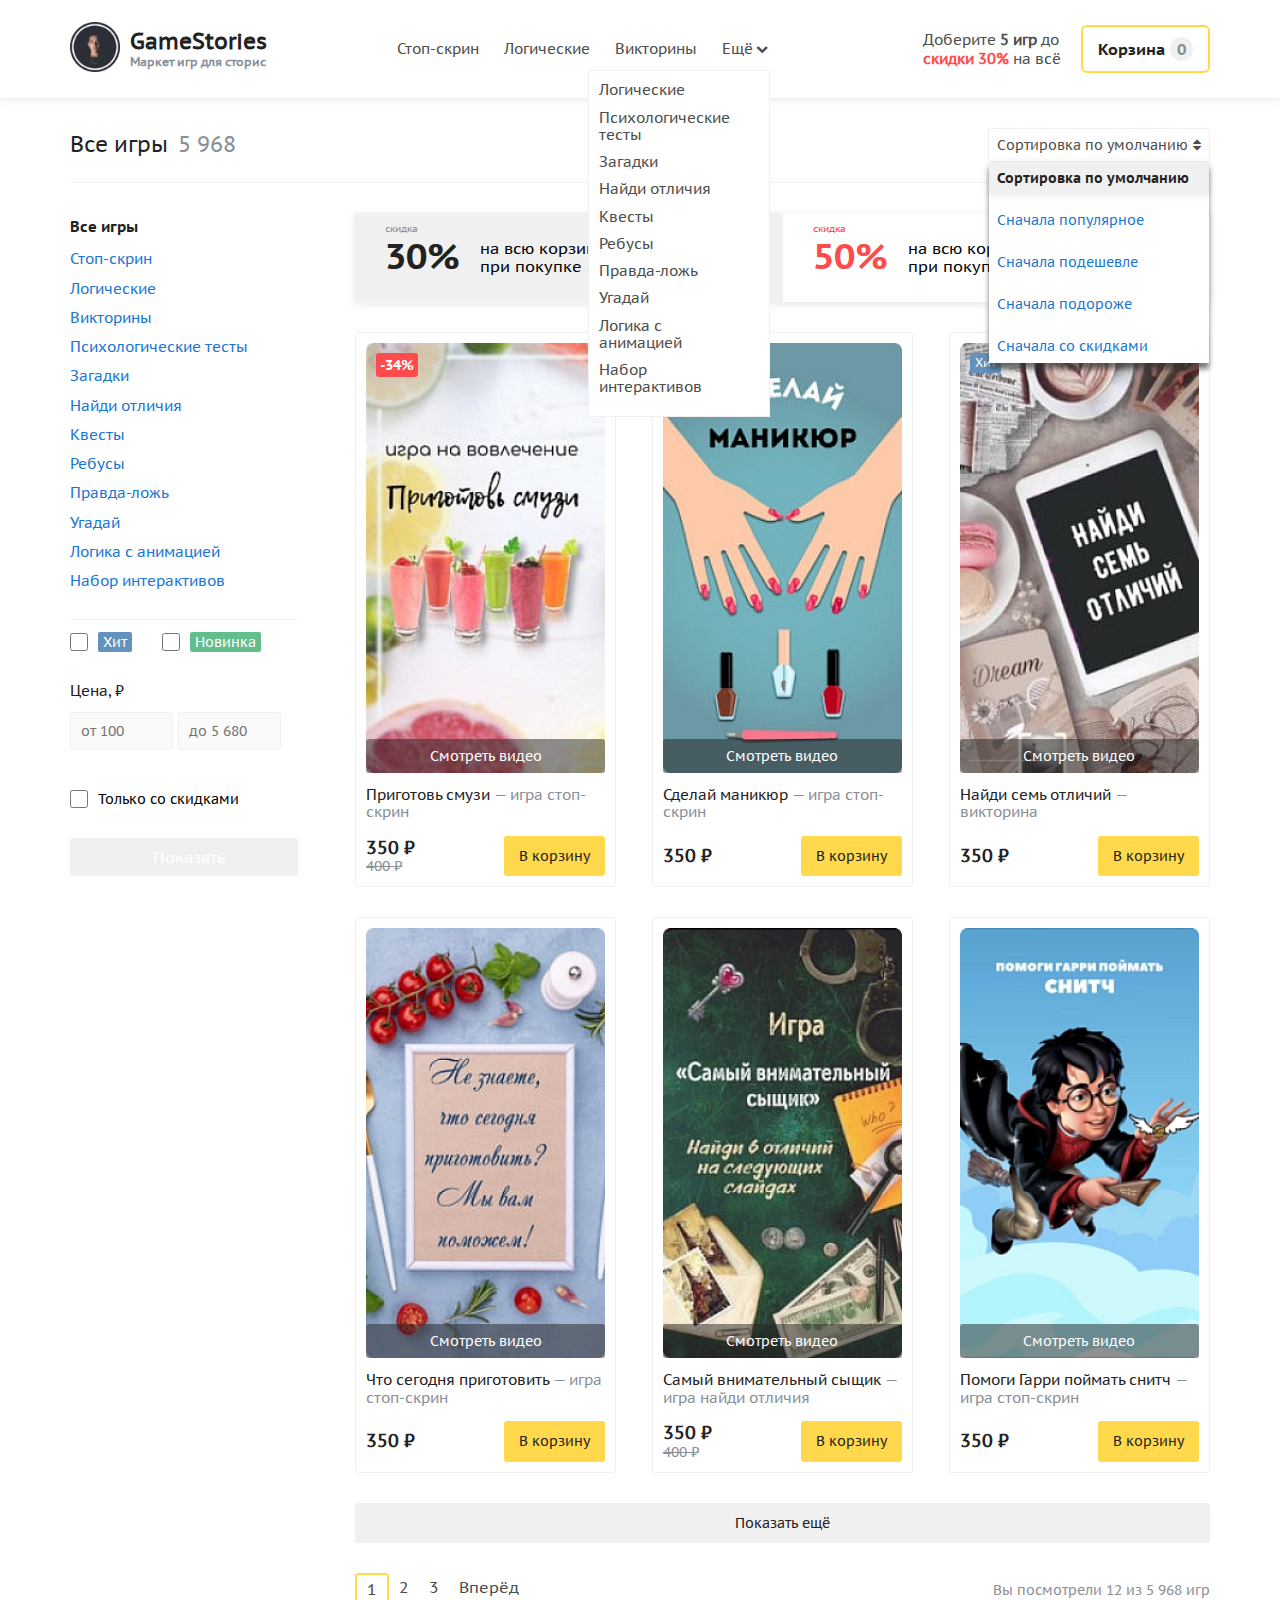
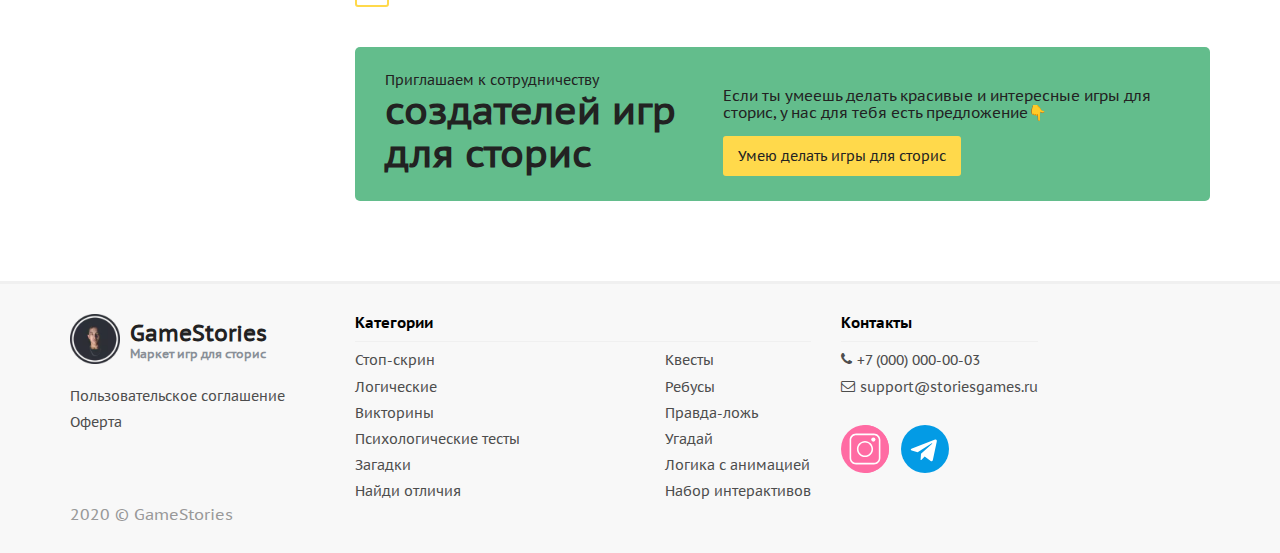
==== commit 0ffbabb2: "Add files via upload" ====
--- a/index.html
+++ b/index.html
@@ -27,7 +27,7 @@
             </div>
           </nav>
           <div class="header-cart"><i class="fa fa-bars header-cart__menu-toggler"></i>
-            <p class="header-cart__tip">Доберите <strong>5 игр </strong>до<br/><strong class="header-cart__tip_danger">скидки 30%  </strong>на всё</p><a class="header-cart__button" href="#"><i class="fa fa-shopping-cart header-cart__cart-icon"></i><span class="header-cart__text">Корзина</span><span class="header-cart__count">0</span></a>
+            <p class="header-cart__tip">Доберите <strong>5 игр </strong>до<br/><strong class="header-cart__tip_danger">скидки 30%  </strong>на всё</p><a class="header-cart__button" href="cart.html"><i class="fa fa-shopping-cart header-cart__cart-icon"></i><span class="header-cart__text">Корзина</span><span class="header-cart__count">0</span></a>
           </div>
         </div>
       </div>
--- a/css/style.css
+++ b/css/style.css
@@ -1,5 +1,5 @@
 @charset "UTF-8";.main{display:-webkit-box;display:-ms-flexbox;display:flex;-webkit-box-pack:justify;-ms-flex-pack:justify;justify-content:space-between;-webkit-box-align:baseline;-ms-flex-align:baseline;align-items:baseline}/*!
  *  Font Awesome 4.7.0 by @davegandy - http://fontawesome.io - @fontawesome
  *  License - http://fontawesome.io/license (Font: SIL OFL 1.1, CSS: MIT License)
- */@font-face{font-family:FontAwesome;src:url(../fonts/fontawesome-webfont.eot?v=4.7.0);src:url(../fonts/fontawesome-webfont.eot?#iefix&v=4.7.0) format("embedded-opentype"),url(../fonts/fontawesome-webfont.woff2?v=4.7.0) format("woff2"),url(../fonts/fontawesome-webfont.woff?v=4.7.0) format("woff"),url(../fonts/fontawesome-webfont.ttf?v=4.7.0) format("truetype"),url(../fonts/fontawesome-webfont.svg?v=4.7.0#fontawesomeregular) format("svg");font-weight:400;font-style:normal}.fa{display:inline-block;font:normal normal normal 14px/1 FontAwesome;font-size:inherit;text-rendering:auto;-webkit-font-smoothing:antialiased;-moz-osx-font-smoothing:grayscale}.fa-lg{font-size:1.33333em;line-height:.75em;vertical-align:-15%}.fa-2x{font-size:2em}.fa-3x{font-size:3em}.fa-4x{font-size:4em}.fa-5x{font-size:5em}.fa-fw{width:1.28571em;text-align:center}.fa-ul{padding-left:0;margin-left:2.14286em;list-style-type:none}.fa-ul>li{position:relative}.fa-li{position:absolute;left:-2.14286em;width:2.14286em;top:.14286em;text-align:center}.fa-li.fa-lg{left:-1.85714em}.fa-border{padding:.2em .25em .15em;border:solid .08em #eee;border-radius:.1em}.fa-pull-left{float:left}.fa-pull-right{float:right}.fa.fa-pull-left{margin-right:.3em}.fa.fa-pull-right{margin-left:.3em}.pull-right{float:right}.pull-left{float:left}.fa.pull-left{margin-right:.3em}.fa.pull-right{margin-left:.3em}.fa-spin{-webkit-animation:fa-spin 2s infinite linear;animation:fa-spin 2s infinite linear}.fa-pulse{-webkit-animation:fa-spin 1s infinite steps(8);animation:fa-spin 1s infinite steps(8)}@-webkit-keyframes fa-spin{0%{-webkit-transform:rotate(0);transform:rotate(0)}100%{-webkit-transform:rotate(359deg);transform:rotate(359deg)}}@keyframes fa-spin{0%{-webkit-transform:rotate(0);transform:rotate(0)}100%{-webkit-transform:rotate(359deg);transform:rotate(359deg)}}.fa-rotate-90{-webkit-transform:rotate(90deg);-ms-transform:rotate(90deg);transform:rotate(90deg)}.fa-rotate-180{-webkit-transform:rotate(180deg);-ms-transform:rotate(180deg);transform:rotate(180deg)}.fa-rotate-270{-webkit-transform:rotate(270deg);-ms-transform:rotate(270deg);transform:rotate(270deg)}.fa-flip-horizontal{-webkit-transform:scale(-1,1);-ms-transform:scale(-1,1);transform:scale(-1,1)}.fa-flip-vertical{-webkit-transform:scale(1,-1);-ms-transform:scale(1,-1);transform:scale(1,-1)}:root .fa-flip-horizontal,:root .fa-flip-vertical,:root .fa-rotate-180,:root .fa-rotate-270,:root .fa-rotate-90{-webkit-filter:none;filter:none}.fa-stack{position:relative;display:inline-block;width:2em;height:2em;line-height:2em;vertical-align:middle}.fa-stack-1x,.fa-stack-2x{position:absolute;left:0;width:100%;text-align:center}.fa-stack-1x{line-height:inherit}.fa-stack-2x{font-size:2em}.fa-inverse{color:#fff}.fa-glass:before{content:""}.fa-music:before{content:""}.fa-search:before{content:""}.fa-envelope-o:before{content:""}.fa-heart:before{content:""}.fa-star:before{content:""}.fa-star-o:before{content:""}.fa-user:before{content:""}.fa-film:before{content:""}.fa-th-large:before{content:""}.fa-th:before{content:""}.fa-th-list:before{content:""}.fa-check:before{content:""}.fa-close:before,.fa-remove:before,.fa-times:before{content:""}.fa-search-plus:before{content:""}.fa-search-minus:before{content:""}.fa-power-off:before{content:""}.fa-signal:before{content:""}.fa-cog:before,.fa-gear:before{content:""}.fa-trash-o:before{content:""}.fa-home:before{content:""}.fa-file-o:before{content:""}.fa-clock-o:before{content:""}.fa-road:before{content:""}.fa-download:before{content:""}.fa-arrow-circle-o-down:before{content:""}.fa-arrow-circle-o-up:before{content:""}.fa-inbox:before{content:""}.fa-play-circle-o:before{content:""}.fa-repeat:before,.fa-rotate-right:before{content:""}.fa-refresh:before{content:""}.fa-list-alt:before{content:""}.fa-lock:before{content:""}.fa-flag:before{content:""}.fa-headphones:before{content:""}.fa-volume-off:before{content:""}.fa-volume-down:before{content:""}.fa-volume-up:before{content:""}.fa-qrcode:before{content:""}.fa-barcode:before{content:""}.fa-tag:before{content:""}.fa-tags:before{content:""}.fa-book:before{content:""}.fa-bookmark:before{content:""}.fa-print:before{content:""}.fa-camera:before{content:""}.fa-font:before{content:""}.fa-bold:before{content:""}.fa-italic:before{content:""}.fa-text-height:before{content:""}.fa-text-width:before{content:""}.fa-align-left:before{content:""}.fa-align-center:before{content:""}.fa-align-right:before{content:""}.fa-align-justify:before{content:""}.fa-list:before{content:""}.fa-dedent:before,.fa-outdent:before{content:""}.fa-indent:before{content:""}.fa-video-camera:before{content:""}.fa-image:before,.fa-photo:before,.fa-picture-o:before{content:""}.fa-pencil:before{content:""}.fa-map-marker:before{content:""}.fa-adjust:before{content:""}.fa-tint:before{content:""}.fa-edit:before,.fa-pencil-square-o:before{content:""}.fa-share-square-o:before{content:""}.fa-check-square-o:before{content:""}.fa-arrows:before{content:""}.fa-step-backward:before{content:""}.fa-fast-backward:before{content:""}.fa-backward:before{content:""}.fa-play:before{content:""}.fa-pause:before{content:""}.fa-stop:before{content:""}.fa-forward:before{content:""}.fa-fast-forward:before{content:""}.fa-step-forward:before{content:""}.fa-eject:before{content:""}.fa-chevron-left:before{content:""}.fa-chevron-right:before{content:""}.fa-plus-circle:before{content:""}.fa-minus-circle:before{content:""}.fa-times-circle:before{content:""}.fa-check-circle:before{content:""}.fa-question-circle:before{content:""}.fa-info-circle:before{content:""}.fa-crosshairs:before{content:""}.fa-times-circle-o:before{content:""}.fa-check-circle-o:before{content:""}.fa-ban:before{content:""}.fa-arrow-left:before{content:""}.fa-arrow-right:before{content:""}.fa-arrow-up:before{content:""}.fa-arrow-down:before{content:""}.fa-mail-forward:before,.fa-share:before{content:""}.fa-expand:before{content:""}.fa-compress:before{content:""}.fa-plus:before{content:""}.fa-minus:before{content:""}.fa-asterisk:before{content:""}.fa-exclamation-circle:before{content:""}.fa-gift:before{content:""}.fa-leaf:before{content:""}.fa-fire:before{content:""}.fa-eye:before{content:""}.fa-eye-slash:before{content:""}.fa-exclamation-triangle:before,.fa-warning:before{content:""}.fa-plane:before{content:""}.fa-calendar:before{content:""}.fa-random:before{content:""}.fa-comment:before{content:""}.fa-magnet:before{content:""}.fa-chevron-up:before{content:""}.fa-chevron-down:before{content:""}.fa-retweet:before{content:""}.fa-shopping-cart:before{content:""}.fa-folder:before{content:""}.fa-folder-open:before{content:""}.fa-arrows-v:before{content:""}.fa-arrows-h:before{content:""}.fa-bar-chart-o:before,.fa-bar-chart:before{content:""}.fa-twitter-square:before{content:""}.fa-facebook-square:before{content:""}.fa-camera-retro:before{content:""}.fa-key:before{content:""}.fa-cogs:before,.fa-gears:before{content:""}.fa-comments:before{content:""}.fa-thumbs-o-up:before{content:""}.fa-thumbs-o-down:before{content:""}.fa-star-half:before{content:""}.fa-heart-o:before{content:""}.fa-sign-out:before{content:""}.fa-linkedin-square:before{content:""}.fa-thumb-tack:before{content:""}.fa-external-link:before{content:""}.fa-sign-in:before{content:""}.fa-trophy:before{content:""}.fa-github-square:before{content:""}.fa-upload:before{content:""}.fa-lemon-o:before{content:""}.fa-phone:before{content:""}.fa-square-o:before{content:""}.fa-bookmark-o:before{content:""}.fa-phone-square:before{content:""}.fa-twitter:before{content:""}.fa-facebook-f:before,.fa-facebook:before{content:""}.fa-github:before{content:""}.fa-unlock:before{content:""}.fa-credit-card:before{content:""}.fa-feed:before,.fa-rss:before{content:""}.fa-hdd-o:before{content:""}.fa-bullhorn:before{content:""}.fa-bell:before{content:""}.fa-certificate:before{content:""}.fa-hand-o-right:before{content:""}.fa-hand-o-left:before{content:""}.fa-hand-o-up:before{content:""}.fa-hand-o-down:before{content:""}.fa-arrow-circle-left:before{content:""}.fa-arrow-circle-right:before{content:""}.fa-arrow-circle-up:before{content:""}.fa-arrow-circle-down:before{content:""}.fa-globe:before{content:""}.fa-wrench:before{content:""}.fa-tasks:before{content:""}.fa-filter:before{content:""}.fa-briefcase:before{content:""}.fa-arrows-alt:before{content:""}.fa-group:before,.fa-users:before{content:""}.fa-chain:before,.fa-link:before{content:""}.fa-cloud:before{content:""}.fa-flask:before{content:""}.fa-cut:before,.fa-scissors:before{content:""}.fa-copy:before,.fa-files-o:before{content:""}.fa-paperclip:before{content:""}.fa-floppy-o:before,.fa-save:before{content:""}.fa-square:before{content:""}.fa-bars:before,.fa-navicon:before,.fa-reorder:before{content:""}.fa-list-ul:before{content:""}.fa-list-ol:before{content:""}.fa-strikethrough:before{content:""}.fa-underline:before{content:""}.fa-table:before{content:""}.fa-magic:before{content:""}.fa-truck:before{content:""}.fa-pinterest:before{content:""}.fa-pinterest-square:before{content:""}.fa-google-plus-square:before{content:""}.fa-google-plus:before{content:""}.fa-money:before{content:""}.fa-caret-down:before{content:""}.fa-caret-up:before{content:""}.fa-caret-left:before{content:""}.fa-caret-right:before{content:""}.fa-columns:before{content:""}.fa-sort:before,.fa-unsorted:before{content:""}.fa-sort-desc:before,.fa-sort-down:before{content:""}.fa-sort-asc:before,.fa-sort-up:before{content:""}.fa-envelope:before{content:""}.fa-linkedin:before{content:""}.fa-rotate-left:before,.fa-undo:before{content:""}.fa-gavel:before,.fa-legal:before{content:""}.fa-dashboard:before,.fa-tachometer:before{content:""}.fa-comment-o:before{content:""}.fa-comments-o:before{content:""}.fa-bolt:before,.fa-flash:before{content:""}.fa-sitemap:before{content:""}.fa-umbrella:before{content:""}.fa-clipboard:before,.fa-paste:before{content:""}.fa-lightbulb-o:before{content:""}.fa-exchange:before{content:""}.fa-cloud-download:before{content:""}.fa-cloud-upload:before{content:""}.fa-user-md:before{content:""}.fa-stethoscope:before{content:""}.fa-suitcase:before{content:""}.fa-bell-o:before{content:""}.fa-coffee:before{content:""}.fa-cutlery:before{content:""}.fa-file-text-o:before{content:""}.fa-building-o:before{content:""}.fa-hospital-o:before{content:""}.fa-ambulance:before{content:""}.fa-medkit:before{content:""}.fa-fighter-jet:before{content:""}.fa-beer:before{content:""}.fa-h-square:before{content:""}.fa-plus-square:before{content:""}.fa-angle-double-left:before{content:""}.fa-angle-double-right:before{content:""}.fa-angle-double-up:before{content:""}.fa-angle-double-down:before{content:""}.fa-angle-left:before{content:""}.fa-angle-right:before{content:""}.fa-angle-up:before{content:""}.fa-angle-down:before{content:""}.fa-desktop:before{content:""}.fa-laptop:before{content:""}.fa-tablet:before{content:""}.fa-mobile-phone:before,.fa-mobile:before{content:""}.fa-circle-o:before{content:""}.fa-quote-left:before{content:""}.fa-quote-right:before{content:""}.fa-spinner:before{content:""}.fa-circle:before{content:""}.fa-mail-reply:before,.fa-reply:before{content:""}.fa-github-alt:before{content:""}.fa-folder-o:before{content:""}.fa-folder-open-o:before{content:""}.fa-smile-o:before{content:""}.fa-frown-o:before{content:""}.fa-meh-o:before{content:""}.fa-gamepad:before{content:""}.fa-keyboard-o:before{content:""}.fa-flag-o:before{content:""}.fa-flag-checkered:before{content:""}.fa-terminal:before{content:""}.fa-code:before{content:""}.fa-mail-reply-all:before,.fa-reply-all:before{content:""}.fa-star-half-empty:before,.fa-star-half-full:before,.fa-star-half-o:before{content:""}.fa-location-arrow:before{content:""}.fa-crop:before{content:""}.fa-code-fork:before{content:""}.fa-chain-broken:before,.fa-unlink:before{content:""}.fa-question:before{content:""}.fa-info:before{content:""}.fa-exclamation:before{content:""}.fa-superscript:before{content:""}.fa-subscript:before{content:""}.fa-eraser:before{content:""}.fa-puzzle-piece:before{content:""}.fa-microphone:before{content:""}.fa-microphone-slash:before{content:""}.fa-shield:before{content:""}.fa-calendar-o:before{content:""}.fa-fire-extinguisher:before{content:""}.fa-rocket:before{content:""}.fa-maxcdn:before{content:""}.fa-chevron-circle-left:before{content:""}.fa-chevron-circle-right:before{content:""}.fa-chevron-circle-up:before{content:""}.fa-chevron-circle-down:before{content:""}.fa-html5:before{content:""}.fa-css3:before{content:""}.fa-anchor:before{content:""}.fa-unlock-alt:before{content:""}.fa-bullseye:before{content:""}.fa-ellipsis-h:before{content:""}.fa-ellipsis-v:before{content:""}.fa-rss-square:before{content:""}.fa-play-circle:before{content:""}.fa-ticket:before{content:""}.fa-minus-square:before{content:""}.fa-minus-square-o:before{content:""}.fa-level-up:before{content:""}.fa-level-down:before{content:""}.fa-check-square:before{content:""}.fa-pencil-square:before{content:""}.fa-external-link-square:before{content:""}.fa-share-square:before{content:""}.fa-compass:before{content:""}.fa-caret-square-o-down:before,.fa-toggle-down:before{content:""}.fa-caret-square-o-up:before,.fa-toggle-up:before{content:""}.fa-caret-square-o-right:before,.fa-toggle-right:before{content:""}.fa-eur:before,.fa-euro:before{content:""}.fa-gbp:before{content:""}.fa-dollar:before,.fa-usd:before{content:""}.fa-inr:before,.fa-rupee:before{content:""}.fa-cny:before,.fa-jpy:before,.fa-rmb:before,.fa-yen:before{content:""}.fa-rouble:before,.fa-rub:before,.fa-ruble:before{content:""}.fa-krw:before,.fa-won:before{content:""}.fa-bitcoin:before,.fa-btc:before{content:""}.fa-file:before{content:""}.fa-file-text:before{content:""}.fa-sort-alpha-asc:before{content:""}.fa-sort-alpha-desc:before{content:""}.fa-sort-amount-asc:before{content:""}.fa-sort-amount-desc:before{content:""}.fa-sort-numeric-asc:before{content:""}.fa-sort-numeric-desc:before{content:""}.fa-thumbs-up:before{content:""}.fa-thumbs-down:before{content:""}.fa-youtube-square:before{content:""}.fa-youtube:before{content:""}.fa-xing:before{content:""}.fa-xing-square:before{content:""}.fa-youtube-play:before{content:""}.fa-dropbox:before{content:""}.fa-stack-overflow:before{content:""}.fa-instagram:before{content:""}.fa-flickr:before{content:""}.fa-adn:before{content:""}.fa-bitbucket:before{content:""}.fa-bitbucket-square:before{content:""}.fa-tumblr:before{content:""}.fa-tumblr-square:before{content:""}.fa-long-arrow-down:before{content:""}.fa-long-arrow-up:before{content:""}.fa-long-arrow-left:before{content:""}.fa-long-arrow-right:before{content:""}.fa-apple:before{content:""}.fa-windows:before{content:""}.fa-android:before{content:""}.fa-linux:before{content:""}.fa-dribbble:before{content:""}.fa-skype:before{content:""}.fa-foursquare:before{content:""}.fa-trello:before{content:""}.fa-female:before{content:""}.fa-male:before{content:""}.fa-gittip:before,.fa-gratipay:before{content:""}.fa-sun-o:before{content:""}.fa-moon-o:before{content:""}.fa-archive:before{content:""}.fa-bug:before{content:""}.fa-vk:before{content:""}.fa-weibo:before{content:""}.fa-renren:before{content:""}.fa-pagelines:before{content:""}.fa-stack-exchange:before{content:""}.fa-arrow-circle-o-right:before{content:""}.fa-arrow-circle-o-left:before{content:""}.fa-caret-square-o-left:before,.fa-toggle-left:before{content:""}.fa-dot-circle-o:before{content:""}.fa-wheelchair:before{content:""}.fa-vimeo-square:before{content:""}.fa-try:before,.fa-turkish-lira:before{content:""}.fa-plus-square-o:before{content:""}.fa-space-shuttle:before{content:""}.fa-slack:before{content:""}.fa-envelope-square:before{content:""}.fa-wordpress:before{content:""}.fa-openid:before{content:""}.fa-bank:before,.fa-institution:before,.fa-university:before{content:""}.fa-graduation-cap:before,.fa-mortar-board:before{content:""}.fa-yahoo:before{content:""}.fa-google:before{content:""}.fa-reddit:before{content:""}.fa-reddit-square:before{content:""}.fa-stumbleupon-circle:before{content:""}.fa-stumbleupon:before{content:""}.fa-delicious:before{content:""}.fa-digg:before{content:""}.fa-pied-piper-pp:before{content:""}.fa-pied-piper-alt:before{content:""}.fa-drupal:before{content:""}.fa-joomla:before{content:""}.fa-language:before{content:""}.fa-fax:before{content:""}.fa-building:before{content:""}.fa-child:before{content:""}.fa-paw:before{content:""}.fa-spoon:before{content:""}.fa-cube:before{content:""}.fa-cubes:before{content:""}.fa-behance:before{content:""}.fa-behance-square:before{content:""}.fa-steam:before{content:""}.fa-steam-square:before{content:""}.fa-recycle:before{content:""}.fa-automobile:before,.fa-car:before{content:""}.fa-cab:before,.fa-taxi:before{content:""}.fa-tree:before{content:""}.fa-spotify:before{content:""}.fa-deviantart:before{content:""}.fa-soundcloud:before{content:""}.fa-database:before{content:""}.fa-file-pdf-o:before{content:""}.fa-file-word-o:before{content:""}.fa-file-excel-o:before{content:""}.fa-file-powerpoint-o:before{content:""}.fa-file-image-o:before,.fa-file-photo-o:before,.fa-file-picture-o:before{content:""}.fa-file-archive-o:before,.fa-file-zip-o:before{content:""}.fa-file-audio-o:before,.fa-file-sound-o:before{content:""}.fa-file-movie-o:before,.fa-file-video-o:before{content:""}.fa-file-code-o:before{content:""}.fa-vine:before{content:""}.fa-codepen:before{content:""}.fa-jsfiddle:before{content:""}.fa-life-bouy:before,.fa-life-buoy:before,.fa-life-ring:before,.fa-life-saver:before,.fa-support:before{content:""}.fa-circle-o-notch:before{content:""}.fa-ra:before,.fa-rebel:before,.fa-resistance:before{content:""}.fa-empire:before,.fa-ge:before{content:""}.fa-git-square:before{content:""}.fa-git:before{content:""}.fa-hacker-news:before,.fa-y-combinator-square:before,.fa-yc-square:before{content:""}.fa-tencent-weibo:before{content:""}.fa-qq:before{content:""}.fa-wechat:before,.fa-weixin:before{content:""}.fa-paper-plane:before,.fa-send:before{content:""}.fa-paper-plane-o:before,.fa-send-o:before{content:""}.fa-history:before{content:""}.fa-circle-thin:before{content:""}.fa-header:before{content:""}.fa-paragraph:before{content:""}.fa-sliders:before{content:""}.fa-share-alt:before{content:""}.fa-share-alt-square:before{content:""}.fa-bomb:before{content:""}.fa-futbol-o:before,.fa-soccer-ball-o:before{content:""}.fa-tty:before{content:""}.fa-binoculars:before{content:""}.fa-plug:before{content:""}.fa-slideshare:before{content:""}.fa-twitch:before{content:""}.fa-yelp:before{content:""}.fa-newspaper-o:before{content:""}.fa-wifi:before{content:""}.fa-calculator:before{content:""}.fa-paypal:before{content:""}.fa-google-wallet:before{content:""}.fa-cc-visa:before{content:""}.fa-cc-mastercard:before{content:""}.fa-cc-discover:before{content:""}.fa-cc-amex:before{content:""}.fa-cc-paypal:before{content:""}.fa-cc-stripe:before{content:""}.fa-bell-slash:before{content:""}.fa-bell-slash-o:before{content:""}.fa-trash:before{content:""}.fa-copyright:before{content:""}.fa-at:before{content:""}.fa-eyedropper:before{content:""}.fa-paint-brush:before{content:""}.fa-birthday-cake:before{content:""}.fa-area-chart:before{content:""}.fa-pie-chart:before{content:""}.fa-line-chart:before{content:""}.fa-lastfm:before{content:""}.fa-lastfm-square:before{content:""}.fa-toggle-off:before{content:""}.fa-toggle-on:before{content:""}.fa-bicycle:before{content:""}.fa-bus:before{content:""}.fa-ioxhost:before{content:""}.fa-angellist:before{content:""}.fa-cc:before{content:""}.fa-ils:before,.fa-shekel:before,.fa-sheqel:before{content:""}.fa-meanpath:before{content:""}.fa-buysellads:before{content:""}.fa-connectdevelop:before{content:""}.fa-dashcube:before{content:""}.fa-forumbee:before{content:""}.fa-leanpub:before{content:""}.fa-sellsy:before{content:""}.fa-shirtsinbulk:before{content:""}.fa-simplybuilt:before{content:""}.fa-skyatlas:before{content:""}.fa-cart-plus:before{content:""}.fa-cart-arrow-down:before{content:""}.fa-diamond:before{content:""}.fa-ship:before{content:""}.fa-user-secret:before{content:""}.fa-motorcycle:before{content:""}.fa-street-view:before{content:""}.fa-heartbeat:before{content:""}.fa-venus:before{content:""}.fa-mars:before{content:""}.fa-mercury:before{content:""}.fa-intersex:before,.fa-transgender:before{content:""}.fa-transgender-alt:before{content:""}.fa-venus-double:before{content:""}.fa-mars-double:before{content:""}.fa-venus-mars:before{content:""}.fa-mars-stroke:before{content:""}.fa-mars-stroke-v:before{content:""}.fa-mars-stroke-h:before{content:""}.fa-neuter:before{content:""}.fa-genderless:before{content:""}.fa-facebook-official:before{content:""}.fa-pinterest-p:before{content:""}.fa-whatsapp:before{content:""}.fa-server:before{content:""}.fa-user-plus:before{content:""}.fa-user-times:before{content:""}.fa-bed:before,.fa-hotel:before{content:""}.fa-viacoin:before{content:""}.fa-train:before{content:""}.fa-subway:before{content:""}.fa-medium:before{content:""}.fa-y-combinator:before,.fa-yc:before{content:""}.fa-optin-monster:before{content:""}.fa-opencart:before{content:""}.fa-expeditedssl:before{content:""}.fa-battery-4:before,.fa-battery-full:before,.fa-battery:before{content:""}.fa-battery-3:before,.fa-battery-three-quarters:before{content:""}.fa-battery-2:before,.fa-battery-half:before{content:""}.fa-battery-1:before,.fa-battery-quarter:before{content:""}.fa-battery-0:before,.fa-battery-empty:before{content:""}.fa-mouse-pointer:before{content:""}.fa-i-cursor:before{content:""}.fa-object-group:before{content:""}.fa-object-ungroup:before{content:""}.fa-sticky-note:before{content:""}.fa-sticky-note-o:before{content:""}.fa-cc-jcb:before{content:""}.fa-cc-diners-club:before{content:""}.fa-clone:before{content:""}.fa-balance-scale:before{content:""}.fa-hourglass-o:before{content:""}.fa-hourglass-1:before,.fa-hourglass-start:before{content:""}.fa-hourglass-2:before,.fa-hourglass-half:before{content:""}.fa-hourglass-3:before,.fa-hourglass-end:before{content:""}.fa-hourglass:before{content:""}.fa-hand-grab-o:before,.fa-hand-rock-o:before{content:""}.fa-hand-paper-o:before,.fa-hand-stop-o:before{content:""}.fa-hand-scissors-o:before{content:""}.fa-hand-lizard-o:before{content:""}.fa-hand-spock-o:before{content:""}.fa-hand-pointer-o:before{content:""}.fa-hand-peace-o:before{content:""}.fa-trademark:before{content:""}.fa-registered:before{content:""}.fa-creative-commons:before{content:""}.fa-gg:before{content:""}.fa-gg-circle:before{content:""}.fa-tripadvisor:before{content:""}.fa-odnoklassniki:before{content:""}.fa-odnoklassniki-square:before{content:""}.fa-get-pocket:before{content:""}.fa-wikipedia-w:before{content:""}.fa-safari:before{content:""}.fa-chrome:before{content:""}.fa-firefox:before{content:""}.fa-opera:before{content:""}.fa-internet-explorer:before{content:""}.fa-television:before,.fa-tv:before{content:""}.fa-contao:before{content:""}.fa-500px:before{content:""}.fa-amazon:before{content:""}.fa-calendar-plus-o:before{content:""}.fa-calendar-minus-o:before{content:""}.fa-calendar-times-o:before{content:""}.fa-calendar-check-o:before{content:""}.fa-industry:before{content:""}.fa-map-pin:before{content:""}.fa-map-signs:before{content:""}.fa-map-o:before{content:""}.fa-map:before{content:""}.fa-commenting:before{content:""}.fa-commenting-o:before{content:""}.fa-houzz:before{content:""}.fa-vimeo:before{content:""}.fa-black-tie:before{content:""}.fa-fonticons:before{content:""}.fa-reddit-alien:before{content:""}.fa-edge:before{content:""}.fa-credit-card-alt:before{content:""}.fa-codiepie:before{content:""}.fa-modx:before{content:""}.fa-fort-awesome:before{content:""}.fa-usb:before{content:""}.fa-product-hunt:before{content:""}.fa-mixcloud:before{content:""}.fa-scribd:before{content:""}.fa-pause-circle:before{content:""}.fa-pause-circle-o:before{content:""}.fa-stop-circle:before{content:""}.fa-stop-circle-o:before{content:""}.fa-shopping-bag:before{content:""}.fa-shopping-basket:before{content:""}.fa-hashtag:before{content:""}.fa-bluetooth:before{content:""}.fa-bluetooth-b:before{content:""}.fa-percent:before{content:""}.fa-gitlab:before{content:""}.fa-wpbeginner:before{content:""}.fa-wpforms:before{content:""}.fa-envira:before{content:""}.fa-universal-access:before{content:""}.fa-wheelchair-alt:before{content:""}.fa-question-circle-o:before{content:""}.fa-blind:before{content:""}.fa-audio-description:before{content:""}.fa-volume-control-phone:before{content:""}.fa-braille:before{content:""}.fa-assistive-listening-systems:before{content:""}.fa-american-sign-language-interpreting:before,.fa-asl-interpreting:before{content:""}.fa-deaf:before,.fa-deafness:before,.fa-hard-of-hearing:before{content:""}.fa-glide:before{content:""}.fa-glide-g:before{content:""}.fa-sign-language:before,.fa-signing:before{content:""}.fa-low-vision:before{content:""}.fa-viadeo:before{content:""}.fa-viadeo-square:before{content:""}.fa-snapchat:before{content:""}.fa-snapchat-ghost:before{content:""}.fa-snapchat-square:before{content:""}.fa-pied-piper:before{content:""}.fa-first-order:before{content:""}.fa-yoast:before{content:""}.fa-themeisle:before{content:""}.fa-google-plus-circle:before,.fa-google-plus-official:before{content:""}.fa-fa:before,.fa-font-awesome:before{content:""}.fa-handshake-o:before{content:""}.fa-envelope-open:before{content:""}.fa-envelope-open-o:before{content:""}.fa-linode:before{content:""}.fa-address-book:before{content:""}.fa-address-book-o:before{content:""}.fa-address-card:before,.fa-vcard:before{content:""}.fa-address-card-o:before,.fa-vcard-o:before{content:""}.fa-user-circle:before{content:""}.fa-user-circle-o:before{content:""}.fa-user-o:before{content:""}.fa-id-badge:before{content:""}.fa-drivers-license:before,.fa-id-card:before{content:""}.fa-drivers-license-o:before,.fa-id-card-o:before{content:""}.fa-quora:before{content:""}.fa-free-code-camp:before{content:""}.fa-telegram:before{content:""}.fa-thermometer-4:before,.fa-thermometer-full:before,.fa-thermometer:before{content:""}.fa-thermometer-3:before,.fa-thermometer-three-quarters:before{content:""}.fa-thermometer-2:before,.fa-thermometer-half:before{content:""}.fa-thermometer-1:before,.fa-thermometer-quarter:before{content:""}.fa-thermometer-0:before,.fa-thermometer-empty:before{content:""}.fa-shower:before{content:""}.fa-bath:before,.fa-bathtub:before,.fa-s15:before{content:""}.fa-podcast:before{content:""}.fa-window-maximize:before{content:""}.fa-window-minimize:before{content:""}.fa-window-restore:before{content:""}.fa-times-rectangle:before,.fa-window-close:before{content:""}.fa-times-rectangle-o:before,.fa-window-close-o:before{content:""}.fa-bandcamp:before{content:""}.fa-grav:before{content:""}.fa-etsy:before{content:""}.fa-imdb:before{content:""}.fa-ravelry:before{content:""}.fa-eercast:before{content:""}.fa-microchip:before{content:""}.fa-snowflake-o:before{content:""}.fa-superpowers:before{content:""}.fa-wpexplorer:before{content:""}.fa-meetup:before{content:""}.sr-only{position:absolute;width:1px;height:1px;padding:0;margin:-1px;overflow:hidden;clip:rect(0,0,0,0);border:0}.sr-only-focusable:active,.sr-only-focusable:focus{position:static;width:auto;height:auto;margin:0;overflow:visible;clip:auto}@font-face{font-family:PTSansBold;font-display:swap;src:url(../fonts/PTSans-CaptionBold.woff) format("woff"),url(../fonts/PTSans-CaptionBold.woff2) format("woff2");font-weight:700;font-style:normal}@font-face{font-family:PTSansReg;font-display:swap;src:url(../fonts/PTSans-Caption.woff) format("woff"),url(../fonts/PTSans-Caption.woff2) format("woff2");font-weight:400;font-style:normal}body{font-family:PTSansReg,sans-serif}button{cursor:pointer}.container{max-width:1140px;margin:0 auto;padding:0 15px;position:relative}.logo{font-family:PtSansReg,sans-serif;display:-webkit-box;display:-ms-flexbox;display:flex;-webkit-box-align:center;-ms-flex-align:center;align-items:center;text-decoration:none}.logo__img{width:50px;margin-right:10px}.logo__title{font-size:22px;color:#222;margin:0}.logo__subtitle{font-size:12px;color:#898f97;margin:0}.button{font-family:PTSansReg,sans-serif;color:#222;padding:12px 15px;background-color:#ffd94b;border:none;border-radius:3px;font-size:14px}.button:hover{cursor:pointer;background-color:#ffd432}/*! normalize.css v8.0.1 | MIT License | github.com/necolas/normalize.css */html{line-height:1.15;-webkit-text-size-adjust:100%}body{margin:0}main{display:block}h1{font-size:2em;margin:.67em 0}hr{-webkit-box-sizing:content-box;box-sizing:content-box;height:0;overflow:visible}pre{font-family:monospace,monospace;font-size:1em}a{background-color:transparent}abbr[title]{border-bottom:none;text-decoration:underline;-webkit-text-decoration:underline dotted;text-decoration:underline dotted}b,strong{font-weight:bolder}code,kbd,samp{font-family:monospace,monospace;font-size:1em}small{font-size:80%}sub,sup{font-size:75%;line-height:0;position:relative;vertical-align:baseline}sub{bottom:-.25em}sup{top:-.5em}img{border-style:none}button,input,optgroup,select,textarea{font-family:inherit;font-size:100%;line-height:1.15;margin:0}button,input{overflow:visible}button,select{text-transform:none}[type=button],[type=reset],[type=submit],button{-webkit-appearance:button}[type=button]::-moz-focus-inner,[type=reset]::-moz-focus-inner,[type=submit]::-moz-focus-inner,button::-moz-focus-inner{border-style:none;padding:0}[type=button]:-moz-focusring,[type=reset]:-moz-focusring,[type=submit]:-moz-focusring,button:-moz-focusring{outline:1px dotted ButtonText}fieldset{padding:.35em .75em .625em}legend{-webkit-box-sizing:border-box;box-sizing:border-box;color:inherit;display:table;max-width:100%;padding:0;white-space:normal}progress{vertical-align:baseline}textarea{overflow:auto}[type=checkbox],[type=radio]{-webkit-box-sizing:border-box;box-sizing:border-box;padding:0}[type=number]::-webkit-inner-spin-button,[type=number]::-webkit-outer-spin-button{height:auto}[type=search]{-webkit-appearance:textfield;outline-offset:-2px}[type=search]::-webkit-search-decoration{-webkit-appearance:none}::-webkit-file-upload-button{-webkit-appearance:button;font:inherit}details{display:block}summary{display:list-item}template{display:none}[hidden]{display:none}.header{padding:15px 0;-webkit-box-shadow:0 1px 10px rgba(0,0,0,.1);box-shadow:0 1px 10px rgba(0,0,0,.1)}.header-wrapper{display:-webkit-box;display:-ms-flexbox;display:flex;-ms-flex-wrap:wrap;flex-wrap:wrap;-webkit-box-pack:justify;-ms-flex-pack:justify;justify-content:space-between;-webkit-box-align:center;-ms-flex-align:center;align-items:center}.header-nav{display:-webkit-box;display:-ms-flexbox;display:flex;-webkit-box-pack:center;-ms-flex-pack:center;justify-content:center}.header-nav__link{font-family:PtSansReg,sans-serif;color:#4d4d4d;text-decoration:none;margin-right:25px;font-size:15px;display:-webkit-box;display:-ms-flexbox;display:flex;-webkit-box-align:center;-ms-flex-align:center;align-items:center}.header-nav__link:hover{color:gray}.header-nav__more{position:absolute;top:30px;background-color:#fff;padding:10px;right:-2px;width:160px;border:1px solid #f0f0f0;z-index:100}.header-nav__more .header-nav__link{margin-bottom:10px}.header-nav__more-icon{font-size:12px;margin-left:3px}.header-cart{display:-webkit-box;display:-ms-flexbox;display:flex;-webkit-box-pack:justify;-ms-flex-pack:justify;justify-content:space-between;-webkit-box-align:center;-ms-flex-align:center;align-items:center}.header-cart__tip{font-family:PtSansReg,sans-serif;color:#4d4d4d;line-height:19px;margin-right:20px;font-size:15px}.header-cart__tip_danger{color:#ff4b4b}.header-cart__button{font-family:PtSansBold,sans-serif;color:#222;padding:10px 15px;text-decoration:none;border:2px solid #ffd94b;border-radius:6px;display:-webkit-box;display:-ms-flexbox;display:flex;-webkit-box-align:center;-ms-flex-align:center;align-items:center;position:relative}.header-cart__cart-icon{display:none}.header-cart__count{background-color:#f0f0f0;color:#898f97;width:17px;height:17px;border-radius:50%;text-align:center;margin-left:5px;padding:3px 3px 4px 3px}.header-cart__count_active{background-color:#ff4b4b;color:#fff}.header-cart__menu-toggler{margin-right:15px;font-size:20px;display:none}#more-btn{position:relative;padding:10px 10px 3px 10px}#more-btn:hover{cursor:pointer}.topbar{margin-top:30px;margin-bottom:30px;font-family:PTSansReg,sans-serif;display:-webkit-box;display:-ms-flexbox;display:flex;-webkit-box-pack:justify;-ms-flex-pack:justify;justify-content:space-between;-webkit-box-align:center;-ms-flex-align:center;align-items:center;-ms-flex-wrap:wrap;flex-wrap:wrap}.topbar-title{display:-webkit-box;display:-ms-flexbox;display:flex;font-size:22px}.topbar-title__text{color:#222;margin-right:10px}.topbar-title__count{color:#898f97}.topbar-sort{color:#4d4d4d;font-size:14px}.topbar-sort__toggler{border:1px solid #f0f0f0;padding:8px;border-radius:3px}.topbar-sort__toggler:hover{cursor:pointer}.topbar-sort__icon{margin-left:5px;color:dark}.topbar-sort__menu{display:-webkit-box;display:-ms-flexbox;display:flex;-webkit-box-orient:vertical;-webkit-box-direction:normal;-ms-flex-direction:column;flex-direction:column;position:absolute;background-color:#fff;width:100%;margin-top:9px;z-index:101;left:0;-webkit-box-shadow:0 6px 5px 0 rgba(50,50,50,.64);box-shadow:0 6px 5px 0 rgba(50,50,50,.64)}.topbar-sort__element{padding:8px;margin-top:10px;color:#1976d2;text-decoration:none}.topbar-sort__element:first-child{margin-top:0}.topbar-sort__element_selected{font-family:PTSansBold;background-color:#f0f0f0;-webkit-box-shadow:0 1px 10px rgba(0,0,0,.08);box-shadow:0 1px 10px rgba(0,0,0,.08);color:#222}#sort-toggler{position:relative}#filter-toggler{position:relative;display:none}.aside{width:20%;display:-webkit-box;display:-ms-flexbox;display:flex;-webkit-box-orient:vertical;-webkit-box-direction:normal;-ms-flex-direction:column;flex-direction:column;font-family:PTSansReg,sans-serif;-webkit-transition-duration:.2s;-o-transition-duration:.2s;transition-duration:.2s}.aside-title{font-family:PTSansBold,sans-serif;font-size:15px;color:#222;margin-bottom:15px;margin-top:0}.aside-sort{position:relative}.aside-sort__list{list-style-type:none;margin:0;padding:0}.aside-sort__list li{margin-bottom:12px}.aside-sort__list li:last-child{padding-bottom:30px;border-bottom:1px #f0f0f0 solid}.aside-sort__element{text-decoration:none;color:#1976d2;font-size:15px;display:block}.aside-sort__element:hover{color:#64a9ed}.aside-checkboxes{display:-webkit-box;display:-ms-flexbox;display:flex;color:#fff;margin-bottom:30px}.aside-checkboxes__element{display:-webkit-box;display:-ms-flexbox;display:flex;-webkit-box-align:center;-ms-flex-align:center;align-items:center;font-size:14px}.aside-checkboxes__element label{padding:2px 5px;border-radius:2px}.aside-checkboxes__element:first-child{margin-right:30px}.aside-checkboxes__element:first-child label{background-color:#6392bd}.aside-checkboxes__element:last-child label{background-color:#63bd8c}.aside-checkboxes__checkbox{width:18px;height:18px;background-color:#fafafa;border:1px solid #f0f0f0;margin-right:10px}.aside-checkboxes__checkbox:hover{cursor:pointer}.aside-price-filter{margin-bottom:30px}.aside-price-filter__title{font-size:15px;color:#222;margin-bottom:12px;display:block}.aside-price-filter__input{font-size:14px;width:40%;padding:10px 0 10px 10px;border:1px solid #f0f0f0;margin-bottom:10px;border-radius:3px;color:#898f97;background-color:#fafafa}.aside__isdiscount{display:-webkit-box;display:-ms-flexbox;display:flex;-webkit-box-align:center;-ms-flex-align:center;align-items:center;margin-bottom:30px}.aside__isdiscount label{font-size:14px}.aside__show-btn{text-align:center;background-color:#f0f0f0;color:#fff;padding:10px 0 10px 10px;border-radius:3px;border:none;margin-bottom:40px;-webkit-transition-duration:.3s;-o-transition-duration:.3s;transition-duration:.3s}.aside__show-btn_active{background-color:#ffd432}.products{width:75%}.products-topbar{display:-webkit-box;display:-ms-flexbox;display:flex;-webkit-box-pack:justify;-ms-flex-pack:justify;justify-content:space-between;font-family:PTSansReg,sans-serif;margin-bottom:30px;-webkit-box-shadow:0 2px 8px 1px rgba(0,0,0,.08);box-shadow:0 2px 8px 1px rgba(0,0,0,.08)}.products-topbar__column{width:50%;padding:10px 30px;display:-webkit-box;display:-ms-flexbox;display:flex}.products-topbar__column:first-child{background-color:#f0f0f0}.products-topbar__column:last-child .products-topbar__small{color:#ff4b4b}.products-topbar__column:last-child .products-topbar__strong{color:#ff4b4b}.products-topbar__major{display:-webkit-box;display:-ms-flexbox;display:flex;-webkit-box-orient:vertical;-webkit-box-direction:normal;-ms-flex-direction:column;flex-direction:column;margin-right:20px}.products-topbar__small{color:#898f97;font-size:10px}.products-topbar__strong{font-family:PTSansBold,sans-serif;font-size:36px;color:#222}.products__wrapper{display:-webkit-box;display:-ms-flexbox;display:flex;-webkit-box-pack:justify;-ms-flex-pack:justify;justify-content:space-between;-ms-flex-wrap:wrap;flex-wrap:wrap}.products-card{width:28%;padding:10px;border:1px solid #f0f0f0;font-family:PTSansReg,sans-serif;border-radius:3px;margin-bottom:30px;text-decoration:none}.products-card__top{position:relative}.products-card__img{margin-bottom:10px;width:100%}.products-card__tag{position:absolute;left:10px;top:10px;color:#fff;font-size:12px;padding:3px 5px;border-radius:2px}.products-card__tag_discount{border-radius:3px;padding:4px 4px;font-family:PTSansBold,sans-serif;font-size:14px;background-color:#ff4b4b}.products-card__tag_new{background-color:#63bd8c}.products-card__tag_popular{background-color:#6392bd}.products-card__link{position:absolute;width:100%;text-align:center;bottom:13px;background-color:rgba(34,34,34,.5);border-radius:3px;display:block;margin:0 auto;padding:9px 0;color:#fff;font-size:14px;text-decoration:none}.products-card__title{font-family:PTSansReg,sans-serif;font-size:15px;color:#222;font-weight:400;margin:0;height:50px}.products-card__title:hover{cursor:pointer}.products-card__subtitle{color:#898f97}.products-card__bottom{display:-webkit-box;display:-ms-flexbox;display:flex;-webkit-box-pack:justify;-ms-flex-pack:justify;justify-content:space-between;-webkit-box-align:center;-ms-flex-align:center;align-items:center}.products-card__price{display:-webkit-box;display:-ms-flexbox;display:flex;-webkit-box-orient:vertical;-webkit-box-direction:normal;-ms-flex-direction:column;flex-direction:column}.products-card__now{color:#222;font-size:18px}.products-card__discount{color:#898f97;font-size:14px;text-decoration:line-through}.products__show-more{width:100%;padding:12px 0;background-color:#f0f0f0;color:#222;font-size:14px;border:none;margin-bottom:30px;border-radius:3px}.products__page-nav{display:-webkit-box;display:-ms-flexbox;display:flex;-webkit-box-pack:justify;-ms-flex-pack:justify;justify-content:space-between;margin-bottom:40px;-webkit-box-align:center;-ms-flex-align:center;align-items:center}.products-nav{display:-webkit-box;display:-ms-flexbox;display:flex;-webkit-box-pack:justify;-ms-flex-pack:justify;justify-content:space-between}.products-nav__element{padding:10px;height:10px;width:10px;display:-webkit-box;display:-ms-flexbox;display:flex;-webkit-box-align:center;-ms-flex-align:center;align-items:center;border-radius:3px;color:#4d4d4d}.products-nav__element_active{border:2px solid #ffd94b}.products-nav__element:hover{cursor:pointer;color:#676767}.products-nav__info{color:#898f97;font-size:14px}.products-partnership{display:-webkit-box;display:-ms-flexbox;display:flex;color:#222;background-color:#63bd8c;padding:25px 30px;border-radius:5px;margin-bottom:80px}.products-partnership__invite{display:-webkit-box;display:-ms-flexbox;display:flex;-webkit-box-orient:vertical;-webkit-box-direction:normal;-ms-flex-direction:column;flex-direction:column;margin-right:30px}.products-partnership__small{font-size:14px}.products-partnership__strong{font-size:38px}.products-partnership__text{font-size:15px}.product{padding-top:20px;padding-bottom:80px}.product__topbar{color:#898f97;margin-bottom:21px;display:block;text-decoration:none}.product__topbar:hover{cursor:pointer;color:#a4a9af}.product__topbar i{margin-right:6px}.product-card{display:-webkit-box;display:-ms-flexbox;display:flex;border-bottom:1px solid #f0f0f0;padding-bottom:35px;margin-bottom:40px}.product-card__images{display:-webkit-box;display:-ms-flexbox;display:flex;position:relative;margin-left:30px}.product-card__img{width:45%}.product-card__img img{width:100%}.product-card__video{position:relative;margin-left:10px}.product-card__video::after{content:'';position:absolute;background:url(../img/cards/start-gray.svg) center no-repeat;background-size:contain;opacity:.85;height:60px;width:60px;top:50%;left:50%;-webkit-transform:translate(-50%,-50%);-ms-transform:translate(-50%,-50%);transform:translate(-50%,-50%)}.product-card__video:hover{cursor:pointer}.product-card__video:hover::after{content:'';background:url(../img/cards/start-red.svg) center no-repeat;opacity:.85;background-size:contain;height:60px;width:60px}.product-card__info{display:-webkit-box;display:-ms-flexbox;display:flex;-webkit-box-orient:vertical;-webkit-box-direction:normal;-ms-flex-direction:column;flex-direction:column;width:40%}.product-card__title{margin:0;color:#222;font-weight:medium}.product-card__description{color:#4d4d4d;margin-bottom:25px}.product-card__bottom{display:-webkit-box;display:-ms-flexbox;display:flex;-webkit-box-align:center;-ms-flex-align:center;align-items:center}.product-card__price{display:-webkit-box;display:-ms-flexbox;display:flex;margin-right:80px;-webkit-box-orient:vertical;-webkit-box-direction:normal;-ms-flex-direction:column;flex-direction:column}.product-card__price_now{font-size:26px}.product-card__price_before{color:#898f97;text-decoration:line-through;font-size:16px}.product-card__button{font-size:16px;padding:14px 40px}.more-games__wrapper{display:-webkit-box;display:-ms-flexbox;display:flex;-webkit-box-pack:justify;-ms-flex-pack:justify;justify-content:space-between;-ms-flex-wrap:wrap;flex-wrap:wrap}.more-games__wrapper .products-card{width:22%}.more-games__headline{text-align:center;margin-bottom:30px;font-size:24px}.footer{background-color:#f8f8f8;border-top:3px solid #f0f0f0;padding:30px 0}.footer-wrapper{display:-webkit-box;display:-ms-flexbox;display:flex;-ms-flex-wrap:wrap;flex-wrap:wrap}.footer-info{font-family:PTSansReg,sans-serif;display:-webkit-box;display:-ms-flexbox;display:flex;-webkit-box-orient:vertical;-webkit-box-direction:normal;-ms-flex-direction:column;flex-direction:column;margin-right:70px}.footer-info__doc{font-size:14px;color:#4d4d4d;text-decoration:none}.footer-info__doc:hover{color:gray}.footer-info__copyright{margin-top:65px;color:#999}.footer__title{font-family:PTSansBold,sans-serif;font-size:15px;margin:0 0 10px 0;padding-bottom:10px;border-bottom:1px solid #f0f0f0}.footer-categories{margin-right:30px;width:40%}.footer-categories__wrapper{display:-webkit-box;display:-ms-flexbox;display:flex;-webkit-box-pack:justify;-ms-flex-pack:justify;justify-content:space-between}.footer-categories__column{display:-webkit-box;display:-ms-flexbox;display:flex;-webkit-box-orient:vertical;-webkit-box-direction:normal;-ms-flex-direction:column;flex-direction:column}.footer-categories__el{font-family:PTSansReg,sans-serif;font-size:14px;color:#4d4d4d;text-decoration:none;margin-bottom:10px}.footer-categories__el:hover{color:gray}.footer-contacts__column{display:-webkit-box;display:-ms-flexbox;display:flex;-ms-flex-wrap:nowrap;flex-wrap:nowrap}.footer-contacts__column:first-child{-webkit-box-orient:vertical;-webkit-box-direction:normal;-ms-flex-direction:column;flex-direction:column}.footer-contacts__wrapper{display:-webkit-box;display:-ms-flexbox;display:flex;-webkit-box-orient:vertical;-webkit-box-direction:normal;-ms-flex-direction:column;flex-direction:column}.footer-contacts__link{font-family:PTSansReg,sans-serif;color:#4d4d4d;text-decoration:none;font-size:14px;margin-bottom:10px;display:-webkit-box;display:-ms-flexbox;display:flex;-ms-flex-wrap:nowrap;flex-wrap:nowrap}.footer-contacts__link i{margin-right:5px}.footer-contacts__link:hover{color:gray}.footer-contacts__img{margin-top:20px;margin-right:12px;width:48px}@media screen and (min-width:470px){.topbar{border-bottom:1px solid #f0f0f0;padding-bottom:20px}}@media screen and (min-width:900px){.footer-logo{margin-bottom:20px}.footer-info__doc{margin-bottom:10px}}@media screen and (min-width:992px){.products-card:hover .products-card__link{background-color:rgba(34,34,34,.54)}}@media screen and (max-width:1128px){.footer-info{margin-right:50px}}@media screen and (max-width:992px){.container{max-width:960px}.logo__img{width:40px}.logo__title{font-size:18px}.logo__subtitle{font-size:10px}.button{font-size:13}.header{padding:10px 0}.header-nav__link{margin-right:15px;font-size:14px}.header-cart__tip{margin-right:15px;font-size:14px}.header-cart__button{padding:7px 12px}.aside{width:25%}.aside-title{font-size:14px}.aside-sort__element{font-size:14px}.aside-checkboxes__element{font-size:12px}.aside-checkboxes__element:first-child{margin-right:15px}.aside-checkboxes__checkbox{margin-right:5px}.aside-price-filter{margin-bottom:5px}.aside__isdiscount{margin-bottom:15px}.products{width:70%}.products-topbar__column{padding:7px 20px}.products-topbar__major{margin-right:15px}.products-topbar__minor{font-size:13px}.products-topbar__strong{font-size:30px}.products-card__link{font-size:12px}.products-card__title{font-size:13px}.products-card__now{font-size:14px}.products-card__discount{font-size:12px}.products-card__button{font-size:12px}.product-card__info{width:47%}.footer-info{margin-right:30px}.footer-contacts__img{width:40px;margin-top:10px}}@media screen and (max-width:900px){.footer-info{margin-right:0;-webkit-box-ordinal-group:2;-ms-flex-order:1;order:1;width:100%;-webkit-box-orient:horizontal;-webkit-box-direction:normal;-ms-flex-direction:row;flex-direction:row;-webkit-box-align:center;-ms-flex-align:center;align-items:center;-webkit-box-pack:justify;-ms-flex-pack:justify;justify-content:space-between;margin-top:20px}.footer-info__copyright{margin-top:0}.footer-categories{width:70%}.footer-contacts{width:25%}}@media screen and (max-width:830px){.more-games__wrapper{-ms-flex-pack:distribute;justify-content:space-around}.more-games__wrapper .products-card{width:29%}}@media screen and (max-width:820px){.header-nav{width:100%;padding:20px 0;-webkit-box-ordinal-group:2;-ms-flex-order:1;order:1}.header-cart__menu-toggler{display:block}.product{padding-bottom:40px}.product-card{-webkit-box-orient:vertical;-webkit-box-direction:normal;-ms-flex-direction:column;flex-direction:column}.product-card__images{-webkit-box-pack:center;-ms-flex-pack:center;justify-content:center;margin-bottom:30px;margin-left:0}.product-card__img{width:25%}.product-card__img{width:35%}.product-card__info{width:60%;-webkit-box-align:center;-ms-flex-align:center;align-items:center;margin:0 auto;text-align:center}.product-card__title{margin-bottom:-10px}.product-card__price{margin-right:30px;-moz-text-align-last:left;text-align-last:left}}@media screen and (max-width:768px){.container{max-width:720px}.button{font-size:12px}.topbar-sort{display:-webkit-box;display:-ms-flexbox;display:flex;font-size:12px}#sort-toggler{margin-right:10px}#filter-toggler{display:-webkit-box;display:-ms-flexbox;display:flex}.aside{top:-400px;width:50%;right:0;opacity:0;padding:20px;position:absolute;background-color:#fff;-webkit-box-shadow:-2px 0 4px 0 rgba(50,50,50,.75);box-shadow:-2px 0 4px 0 rgba(50,50,50,.75);z-index:-1}.aside_active{opacity:1;z-index:4;top:51px}.aside-price-filter__input{width:30%}.products{width:100%}.products-topbar__column{padding:5px 15px}.products-topbar__major{margin-right:5px}.products-topbar__minor{font-size:11px}.products-topbar__strong{font-size:26px}.products-card{width:26%}.products-partnership{padding:20px 25px;margin-bottom:50px}.products-partnership__small{font-size:12px}.products-partnership__strong{font-size:34px}.products-partnership__text{font-size:14px}.footer-contacts__link{font-size:11px}.footer-contacts__img{width:34px;margin-top:10px}}@media screen and (max-width:700px){.footer-info{-webkit-box-orient:vertical;-webkit-box-direction:normal;-ms-flex-direction:column;flex-direction:column}.footer-info__doc{margin-top:10px;font-size:13px}.footer-info__copyright{margin-top:20px;font-size:13px}.footer-categories{width:68%}.footer-categories__el{font-size:13px}}@media screen and (max-width:576px){.container{max-width:540px}.logo__img{width:30px}.logo__title{font-size:14px}.header{padding:5px 0}.header-nav{display:none}.header-cart__tip{margin-right:0;font-size:12px;line-height:1.2}.header-cart__button{border:none}.header-cart__text{display:none}.header-cart__cart-icon{display:block;color:#898f97;font-size:28px}.header-cart__count{position:absolute;background-color:#fff;padding:1px;font-family:PtSansReg,sans-serif;top:4px;right:4px}.header-cart__menu-toggler{display:none}.aside{width:95%;-webkit-box-shadow:none;box-shadow:none;padding:20px 20px 20px 40px;left:-24px;top:-93px}.aside-price-filter__input{width:40%}#aside-close{position:absolute;width:20px;height:20px;right:40px;top:30px;z-index:10000}#aside-close::before{content:'';position:absolute;width:20px;height:3px;background-color:#000;-webkit-transform:rotate(45deg);-ms-transform:rotate(45deg);transform:rotate(45deg)}#aside-close::after{content:'';position:absolute;width:20px;height:3px;background-color:#000;-webkit-transform:rotate(-45deg);-ms-transform:rotate(-45deg);transform:rotate(-45deg)}.products-topbar{display:none}.products-card{width:40%}.products-card__bottom{-webkit-box-orient:vertical;-webkit-box-direction:normal;-ms-flex-direction:column;flex-direction:column;-webkit-box-align:start;-ms-flex-align:start;align-items:flex-start}.products-card__price{-webkit-box-orient:horizontal;-webkit-box-direction:normal;-ms-flex-direction:row;flex-direction:row;margin-bottom:10px}.products-card__now{margin-right:5px}.products__page-nav{display:none}.products-partnership{-webkit-box-orient:vertical;-webkit-box-direction:normal;-ms-flex-direction:column;flex-direction:column;padding:15px 20px;margin-bottom:35px}.products-partnership__strong{font-size:26px}.product{padding-bottom:20px}.more-games__wrapper{-webkit-box-pack:justify;-ms-flex-pack:justify;justify-content:space-between}.more-games__wrapper .products-card{width:45%}.footer-logo{display:none}.footer-info{-webkit-box-orient:horizontal;-webkit-box-direction:normal;-ms-flex-direction:row;flex-direction:row;-ms-flex-wrap:wrap;flex-wrap:wrap;-webkit-box-pack:start;-ms-flex-pack:start;justify-content:flex-start}.footer-info__doc{margin-right:10px;font-size:12px}.footer-info__copyright{width:100%}.footer-categories{width:100%;margin-right:0}.footer-categories__column{width:50%}.footer-categories__column:first-child{margin-right:10px}.footer-categories__el{font-size:12px}.footer-contacts{width:100%}.footer-contacts__wrapper{-webkit-box-orient:horizontal;-webkit-box-direction:normal;-ms-flex-direction:row;flex-direction:row}.footer-contacts__link{margin-right:10px}.footer-contacts__img{margin-top:0;margin-right:6px}}@media screen and (max-width:500px){.aside{width:93%}}@media screen and (max-width:470px){.topbar-title{width:100%;margin-bottom:25px}.topbar-sort{width:100%}}@media screen and (max-width:345px){.aside_active{top:-125px}}@media screen and (max-width:320px){.header-cart__tip{display:none}.aside_active{top:-82px}}
-/*# sourceMappingURL=[data-uri] */
+ */@font-face{font-family:FontAwesome;src:url(../fonts/fontawesome-webfont.eot?v=4.7.0);src:url(../fonts/fontawesome-webfont.eot?#iefix&v=4.7.0) format("embedded-opentype"),url(../fonts/fontawesome-webfont.woff2?v=4.7.0) format("woff2"),url(../fonts/fontawesome-webfont.woff?v=4.7.0) format("woff"),url(../fonts/fontawesome-webfont.ttf?v=4.7.0) format("truetype"),url(../fonts/fontawesome-webfont.svg?v=4.7.0#fontawesomeregular) format("svg");font-weight:400;font-style:normal}.fa{display:inline-block;font:normal normal normal 14px/1 FontAwesome;font-size:inherit;text-rendering:auto;-webkit-font-smoothing:antialiased;-moz-osx-font-smoothing:grayscale}.fa-lg{font-size:1.33333em;line-height:.75em;vertical-align:-15%}.fa-2x{font-size:2em}.fa-3x{font-size:3em}.fa-4x{font-size:4em}.fa-5x{font-size:5em}.fa-fw{width:1.28571em;text-align:center}.fa-ul{padding-left:0;margin-left:2.14286em;list-style-type:none}.fa-ul>li{position:relative}.fa-li{position:absolute;left:-2.14286em;width:2.14286em;top:.14286em;text-align:center}.fa-li.fa-lg{left:-1.85714em}.fa-border{padding:.2em .25em .15em;border:solid .08em #eee;border-radius:.1em}.fa-pull-left{float:left}.fa-pull-right{float:right}.fa.fa-pull-left{margin-right:.3em}.fa.fa-pull-right{margin-left:.3em}.pull-right{float:right}.pull-left{float:left}.fa.pull-left{margin-right:.3em}.fa.pull-right{margin-left:.3em}.fa-spin{-webkit-animation:fa-spin 2s infinite linear;animation:fa-spin 2s infinite linear}.fa-pulse{-webkit-animation:fa-spin 1s infinite steps(8);animation:fa-spin 1s infinite steps(8)}@-webkit-keyframes fa-spin{0%{-webkit-transform:rotate(0);transform:rotate(0)}100%{-webkit-transform:rotate(359deg);transform:rotate(359deg)}}@keyframes fa-spin{0%{-webkit-transform:rotate(0);transform:rotate(0)}100%{-webkit-transform:rotate(359deg);transform:rotate(359deg)}}.fa-rotate-90{-webkit-transform:rotate(90deg);-ms-transform:rotate(90deg);transform:rotate(90deg)}.fa-rotate-180{-webkit-transform:rotate(180deg);-ms-transform:rotate(180deg);transform:rotate(180deg)}.fa-rotate-270{-webkit-transform:rotate(270deg);-ms-transform:rotate(270deg);transform:rotate(270deg)}.fa-flip-horizontal{-webkit-transform:scale(-1,1);-ms-transform:scale(-1,1);transform:scale(-1,1)}.fa-flip-vertical{-webkit-transform:scale(1,-1);-ms-transform:scale(1,-1);transform:scale(1,-1)}:root .fa-flip-horizontal,:root .fa-flip-vertical,:root .fa-rotate-180,:root .fa-rotate-270,:root .fa-rotate-90{-webkit-filter:none;filter:none}.fa-stack{position:relative;display:inline-block;width:2em;height:2em;line-height:2em;vertical-align:middle}.fa-stack-1x,.fa-stack-2x{position:absolute;left:0;width:100%;text-align:center}.fa-stack-1x{line-height:inherit}.fa-stack-2x{font-size:2em}.fa-inverse{color:#fff}.fa-glass:before{content:""}.fa-music:before{content:""}.fa-search:before{content:""}.fa-envelope-o:before{content:""}.fa-heart:before{content:""}.fa-star:before{content:""}.fa-star-o:before{content:""}.fa-user:before{content:""}.fa-film:before{content:""}.fa-th-large:before{content:""}.fa-th:before{content:""}.fa-th-list:before{content:""}.fa-check:before{content:""}.fa-close:before,.fa-remove:before,.fa-times:before{content:""}.fa-search-plus:before{content:""}.fa-search-minus:before{content:""}.fa-power-off:before{content:""}.fa-signal:before{content:""}.fa-cog:before,.fa-gear:before{content:""}.fa-trash-o:before{content:""}.fa-home:before{content:""}.fa-file-o:before{content:""}.fa-clock-o:before{content:""}.fa-road:before{content:""}.fa-download:before{content:""}.fa-arrow-circle-o-down:before{content:""}.fa-arrow-circle-o-up:before{content:""}.fa-inbox:before{content:""}.fa-play-circle-o:before{content:""}.fa-repeat:before,.fa-rotate-right:before{content:""}.fa-refresh:before{content:""}.fa-list-alt:before{content:""}.fa-lock:before{content:""}.fa-flag:before{content:""}.fa-headphones:before{content:""}.fa-volume-off:before{content:""}.fa-volume-down:before{content:""}.fa-volume-up:before{content:""}.fa-qrcode:before{content:""}.fa-barcode:before{content:""}.fa-tag:before{content:""}.fa-tags:before{content:""}.fa-book:before{content:""}.fa-bookmark:before{content:""}.fa-print:before{content:""}.fa-camera:before{content:""}.fa-font:before{content:""}.fa-bold:before{content:""}.fa-italic:before{content:""}.fa-text-height:before{content:""}.fa-text-width:before{content:""}.fa-align-left:before{content:""}.fa-align-center:before{content:""}.fa-align-right:before{content:""}.fa-align-justify:before{content:""}.fa-list:before{content:""}.fa-dedent:before,.fa-outdent:before{content:""}.fa-indent:before{content:""}.fa-video-camera:before{content:""}.fa-image:before,.fa-photo:before,.fa-picture-o:before{content:""}.fa-pencil:before{content:""}.fa-map-marker:before{content:""}.fa-adjust:before{content:""}.fa-tint:before{content:""}.fa-edit:before,.fa-pencil-square-o:before{content:""}.fa-share-square-o:before{content:""}.fa-check-square-o:before{content:""}.fa-arrows:before{content:""}.fa-step-backward:before{content:""}.fa-fast-backward:before{content:""}.fa-backward:before{content:""}.fa-play:before{content:""}.fa-pause:before{content:""}.fa-stop:before{content:""}.fa-forward:before{content:""}.fa-fast-forward:before{content:""}.fa-step-forward:before{content:""}.fa-eject:before{content:""}.fa-chevron-left:before{content:""}.fa-chevron-right:before{content:""}.fa-plus-circle:before{content:""}.fa-minus-circle:before{content:""}.fa-times-circle:before{content:""}.fa-check-circle:before{content:""}.fa-question-circle:before{content:""}.fa-info-circle:before{content:""}.fa-crosshairs:before{content:""}.fa-times-circle-o:before{content:""}.fa-check-circle-o:before{content:""}.fa-ban:before{content:""}.fa-arrow-left:before{content:""}.fa-arrow-right:before{content:""}.fa-arrow-up:before{content:""}.fa-arrow-down:before{content:""}.fa-mail-forward:before,.fa-share:before{content:""}.fa-expand:before{content:""}.fa-compress:before{content:""}.fa-plus:before{content:""}.fa-minus:before{content:""}.fa-asterisk:before{content:""}.fa-exclamation-circle:before{content:""}.fa-gift:before{content:""}.fa-leaf:before{content:""}.fa-fire:before{content:""}.fa-eye:before{content:""}.fa-eye-slash:before{content:""}.fa-exclamation-triangle:before,.fa-warning:before{content:""}.fa-plane:before{content:""}.fa-calendar:before{content:""}.fa-random:before{content:""}.fa-comment:before{content:""}.fa-magnet:before{content:""}.fa-chevron-up:before{content:""}.fa-chevron-down:before{content:""}.fa-retweet:before{content:""}.fa-shopping-cart:before{content:""}.fa-folder:before{content:""}.fa-folder-open:before{content:""}.fa-arrows-v:before{content:""}.fa-arrows-h:before{content:""}.fa-bar-chart-o:before,.fa-bar-chart:before{content:""}.fa-twitter-square:before{content:""}.fa-facebook-square:before{content:""}.fa-camera-retro:before{content:""}.fa-key:before{content:""}.fa-cogs:before,.fa-gears:before{content:""}.fa-comments:before{content:""}.fa-thumbs-o-up:before{content:""}.fa-thumbs-o-down:before{content:""}.fa-star-half:before{content:""}.fa-heart-o:before{content:""}.fa-sign-out:before{content:""}.fa-linkedin-square:before{content:""}.fa-thumb-tack:before{content:""}.fa-external-link:before{content:""}.fa-sign-in:before{content:""}.fa-trophy:before{content:""}.fa-github-square:before{content:""}.fa-upload:before{content:""}.fa-lemon-o:before{content:""}.fa-phone:before{content:""}.fa-square-o:before{content:""}.fa-bookmark-o:before{content:""}.fa-phone-square:before{content:""}.fa-twitter:before{content:""}.fa-facebook-f:before,.fa-facebook:before{content:""}.fa-github:before{content:""}.fa-unlock:before{content:""}.fa-credit-card:before{content:""}.fa-feed:before,.fa-rss:before{content:""}.fa-hdd-o:before{content:""}.fa-bullhorn:before{content:""}.fa-bell:before{content:""}.fa-certificate:before{content:""}.fa-hand-o-right:before{content:""}.fa-hand-o-left:before{content:""}.fa-hand-o-up:before{content:""}.fa-hand-o-down:before{content:""}.fa-arrow-circle-left:before{content:""}.fa-arrow-circle-right:before{content:""}.fa-arrow-circle-up:before{content:""}.fa-arrow-circle-down:before{content:""}.fa-globe:before{content:""}.fa-wrench:before{content:""}.fa-tasks:before{content:""}.fa-filter:before{content:""}.fa-briefcase:before{content:""}.fa-arrows-alt:before{content:""}.fa-group:before,.fa-users:before{content:""}.fa-chain:before,.fa-link:before{content:""}.fa-cloud:before{content:""}.fa-flask:before{content:""}.fa-cut:before,.fa-scissors:before{content:""}.fa-copy:before,.fa-files-o:before{content:""}.fa-paperclip:before{content:""}.fa-floppy-o:before,.fa-save:before{content:""}.fa-square:before{content:""}.fa-bars:before,.fa-navicon:before,.fa-reorder:before{content:""}.fa-list-ul:before{content:""}.fa-list-ol:before{content:""}.fa-strikethrough:before{content:""}.fa-underline:before{content:""}.fa-table:before{content:""}.fa-magic:before{content:""}.fa-truck:before{content:""}.fa-pinterest:before{content:""}.fa-pinterest-square:before{content:""}.fa-google-plus-square:before{content:""}.fa-google-plus:before{content:""}.fa-money:before{content:""}.fa-caret-down:before{content:""}.fa-caret-up:before{content:""}.fa-caret-left:before{content:""}.fa-caret-right:before{content:""}.fa-columns:before{content:""}.fa-sort:before,.fa-unsorted:before{content:""}.fa-sort-desc:before,.fa-sort-down:before{content:""}.fa-sort-asc:before,.fa-sort-up:before{content:""}.fa-envelope:before{content:""}.fa-linkedin:before{content:""}.fa-rotate-left:before,.fa-undo:before{content:""}.fa-gavel:before,.fa-legal:before{content:""}.fa-dashboard:before,.fa-tachometer:before{content:""}.fa-comment-o:before{content:""}.fa-comments-o:before{content:""}.fa-bolt:before,.fa-flash:before{content:""}.fa-sitemap:before{content:""}.fa-umbrella:before{content:""}.fa-clipboard:before,.fa-paste:before{content:""}.fa-lightbulb-o:before{content:""}.fa-exchange:before{content:""}.fa-cloud-download:before{content:""}.fa-cloud-upload:before{content:""}.fa-user-md:before{content:""}.fa-stethoscope:before{content:""}.fa-suitcase:before{content:""}.fa-bell-o:before{content:""}.fa-coffee:before{content:""}.fa-cutlery:before{content:""}.fa-file-text-o:before{content:""}.fa-building-o:before{content:""}.fa-hospital-o:before{content:""}.fa-ambulance:before{content:""}.fa-medkit:before{content:""}.fa-fighter-jet:before{content:""}.fa-beer:before{content:""}.fa-h-square:before{content:""}.fa-plus-square:before{content:""}.fa-angle-double-left:before{content:""}.fa-angle-double-right:before{content:""}.fa-angle-double-up:before{content:""}.fa-angle-double-down:before{content:""}.fa-angle-left:before{content:""}.fa-angle-right:before{content:""}.fa-angle-up:before{content:""}.fa-angle-down:before{content:""}.fa-desktop:before{content:""}.fa-laptop:before{content:""}.fa-tablet:before{content:""}.fa-mobile-phone:before,.fa-mobile:before{content:""}.fa-circle-o:before{content:""}.fa-quote-left:before{content:""}.fa-quote-right:before{content:""}.fa-spinner:before{content:""}.fa-circle:before{content:""}.fa-mail-reply:before,.fa-reply:before{content:""}.fa-github-alt:before{content:""}.fa-folder-o:before{content:""}.fa-folder-open-o:before{content:""}.fa-smile-o:before{content:""}.fa-frown-o:before{content:""}.fa-meh-o:before{content:""}.fa-gamepad:before{content:""}.fa-keyboard-o:before{content:""}.fa-flag-o:before{content:""}.fa-flag-checkered:before{content:""}.fa-terminal:before{content:""}.fa-code:before{content:""}.fa-mail-reply-all:before,.fa-reply-all:before{content:""}.fa-star-half-empty:before,.fa-star-half-full:before,.fa-star-half-o:before{content:""}.fa-location-arrow:before{content:""}.fa-crop:before{content:""}.fa-code-fork:before{content:""}.fa-chain-broken:before,.fa-unlink:before{content:""}.fa-question:before{content:""}.fa-info:before{content:""}.fa-exclamation:before{content:""}.fa-superscript:before{content:""}.fa-subscript:before{content:""}.fa-eraser:before{content:""}.fa-puzzle-piece:before{content:""}.fa-microphone:before{content:""}.fa-microphone-slash:before{content:""}.fa-shield:before{content:""}.fa-calendar-o:before{content:""}.fa-fire-extinguisher:before{content:""}.fa-rocket:before{content:""}.fa-maxcdn:before{content:""}.fa-chevron-circle-left:before{content:""}.fa-chevron-circle-right:before{content:""}.fa-chevron-circle-up:before{content:""}.fa-chevron-circle-down:before{content:""}.fa-html5:before{content:""}.fa-css3:before{content:""}.fa-anchor:before{content:""}.fa-unlock-alt:before{content:""}.fa-bullseye:before{content:""}.fa-ellipsis-h:before{content:""}.fa-ellipsis-v:before{content:""}.fa-rss-square:before{content:""}.fa-play-circle:before{content:""}.fa-ticket:before{content:""}.fa-minus-square:before{content:""}.fa-minus-square-o:before{content:""}.fa-level-up:before{content:""}.fa-level-down:before{content:""}.fa-check-square:before{content:""}.fa-pencil-square:before{content:""}.fa-external-link-square:before{content:""}.fa-share-square:before{content:""}.fa-compass:before{content:""}.fa-caret-square-o-down:before,.fa-toggle-down:before{content:""}.fa-caret-square-o-up:before,.fa-toggle-up:before{content:""}.fa-caret-square-o-right:before,.fa-toggle-right:before{content:""}.fa-eur:before,.fa-euro:before{content:""}.fa-gbp:before{content:""}.fa-dollar:before,.fa-usd:before{content:""}.fa-inr:before,.fa-rupee:before{content:""}.fa-cny:before,.fa-jpy:before,.fa-rmb:before,.fa-yen:before{content:""}.fa-rouble:before,.fa-rub:before,.fa-ruble:before{content:""}.fa-krw:before,.fa-won:before{content:""}.fa-bitcoin:before,.fa-btc:before{content:""}.fa-file:before{content:""}.fa-file-text:before{content:""}.fa-sort-alpha-asc:before{content:""}.fa-sort-alpha-desc:before{content:""}.fa-sort-amount-asc:before{content:""}.fa-sort-amount-desc:before{content:""}.fa-sort-numeric-asc:before{content:""}.fa-sort-numeric-desc:before{content:""}.fa-thumbs-up:before{content:""}.fa-thumbs-down:before{content:""}.fa-youtube-square:before{content:""}.fa-youtube:before{content:""}.fa-xing:before{content:""}.fa-xing-square:before{content:""}.fa-youtube-play:before{content:""}.fa-dropbox:before{content:""}.fa-stack-overflow:before{content:""}.fa-instagram:before{content:""}.fa-flickr:before{content:""}.fa-adn:before{content:""}.fa-bitbucket:before{content:""}.fa-bitbucket-square:before{content:""}.fa-tumblr:before{content:""}.fa-tumblr-square:before{content:""}.fa-long-arrow-down:before{content:""}.fa-long-arrow-up:before{content:""}.fa-long-arrow-left:before{content:""}.fa-long-arrow-right:before{content:""}.fa-apple:before{content:""}.fa-windows:before{content:""}.fa-android:before{content:""}.fa-linux:before{content:""}.fa-dribbble:before{content:""}.fa-skype:before{content:""}.fa-foursquare:before{content:""}.fa-trello:before{content:""}.fa-female:before{content:""}.fa-male:before{content:""}.fa-gittip:before,.fa-gratipay:before{content:""}.fa-sun-o:before{content:""}.fa-moon-o:before{content:""}.fa-archive:before{content:""}.fa-bug:before{content:""}.fa-vk:before{content:""}.fa-weibo:before{content:""}.fa-renren:before{content:""}.fa-pagelines:before{content:""}.fa-stack-exchange:before{content:""}.fa-arrow-circle-o-right:before{content:""}.fa-arrow-circle-o-left:before{content:""}.fa-caret-square-o-left:before,.fa-toggle-left:before{content:""}.fa-dot-circle-o:before{content:""}.fa-wheelchair:before{content:""}.fa-vimeo-square:before{content:""}.fa-try:before,.fa-turkish-lira:before{content:""}.fa-plus-square-o:before{content:""}.fa-space-shuttle:before{content:""}.fa-slack:before{content:""}.fa-envelope-square:before{content:""}.fa-wordpress:before{content:""}.fa-openid:before{content:""}.fa-bank:before,.fa-institution:before,.fa-university:before{content:""}.fa-graduation-cap:before,.fa-mortar-board:before{content:""}.fa-yahoo:before{content:""}.fa-google:before{content:""}.fa-reddit:before{content:""}.fa-reddit-square:before{content:""}.fa-stumbleupon-circle:before{content:""}.fa-stumbleupon:before{content:""}.fa-delicious:before{content:""}.fa-digg:before{content:""}.fa-pied-piper-pp:before{content:""}.fa-pied-piper-alt:before{content:""}.fa-drupal:before{content:""}.fa-joomla:before{content:""}.fa-language:before{content:""}.fa-fax:before{content:""}.fa-building:before{content:""}.fa-child:before{content:""}.fa-paw:before{content:""}.fa-spoon:before{content:""}.fa-cube:before{content:""}.fa-cubes:before{content:""}.fa-behance:before{content:""}.fa-behance-square:before{content:""}.fa-steam:before{content:""}.fa-steam-square:before{content:""}.fa-recycle:before{content:""}.fa-automobile:before,.fa-car:before{content:""}.fa-cab:before,.fa-taxi:before{content:""}.fa-tree:before{content:""}.fa-spotify:before{content:""}.fa-deviantart:before{content:""}.fa-soundcloud:before{content:""}.fa-database:before{content:""}.fa-file-pdf-o:before{content:""}.fa-file-word-o:before{content:""}.fa-file-excel-o:before{content:""}.fa-file-powerpoint-o:before{content:""}.fa-file-image-o:before,.fa-file-photo-o:before,.fa-file-picture-o:before{content:""}.fa-file-archive-o:before,.fa-file-zip-o:before{content:""}.fa-file-audio-o:before,.fa-file-sound-o:before{content:""}.fa-file-movie-o:before,.fa-file-video-o:before{content:""}.fa-file-code-o:before{content:""}.fa-vine:before{content:""}.fa-codepen:before{content:""}.fa-jsfiddle:before{content:""}.fa-life-bouy:before,.fa-life-buoy:before,.fa-life-ring:before,.fa-life-saver:before,.fa-support:before{content:""}.fa-circle-o-notch:before{content:""}.fa-ra:before,.fa-rebel:before,.fa-resistance:before{content:""}.fa-empire:before,.fa-ge:before{content:""}.fa-git-square:before{content:""}.fa-git:before{content:""}.fa-hacker-news:before,.fa-y-combinator-square:before,.fa-yc-square:before{content:""}.fa-tencent-weibo:before{content:""}.fa-qq:before{content:""}.fa-wechat:before,.fa-weixin:before{content:""}.fa-paper-plane:before,.fa-send:before{content:""}.fa-paper-plane-o:before,.fa-send-o:before{content:""}.fa-history:before{content:""}.fa-circle-thin:before{content:""}.fa-header:before{content:""}.fa-paragraph:before{content:""}.fa-sliders:before{content:""}.fa-share-alt:before{content:""}.fa-share-alt-square:before{content:""}.fa-bomb:before{content:""}.fa-futbol-o:before,.fa-soccer-ball-o:before{content:""}.fa-tty:before{content:""}.fa-binoculars:before{content:""}.fa-plug:before{content:""}.fa-slideshare:before{content:""}.fa-twitch:before{content:""}.fa-yelp:before{content:""}.fa-newspaper-o:before{content:""}.fa-wifi:before{content:""}.fa-calculator:before{content:""}.fa-paypal:before{content:""}.fa-google-wallet:before{content:""}.fa-cc-visa:before{content:""}.fa-cc-mastercard:before{content:""}.fa-cc-discover:before{content:""}.fa-cc-amex:before{content:""}.fa-cc-paypal:before{content:""}.fa-cc-stripe:before{content:""}.fa-bell-slash:before{content:""}.fa-bell-slash-o:before{content:""}.fa-trash:before{content:""}.fa-copyright:before{content:""}.fa-at:before{content:""}.fa-eyedropper:before{content:""}.fa-paint-brush:before{content:""}.fa-birthday-cake:before{content:""}.fa-area-chart:before{content:""}.fa-pie-chart:before{content:""}.fa-line-chart:before{content:""}.fa-lastfm:before{content:""}.fa-lastfm-square:before{content:""}.fa-toggle-off:before{content:""}.fa-toggle-on:before{content:""}.fa-bicycle:before{content:""}.fa-bus:before{content:""}.fa-ioxhost:before{content:""}.fa-angellist:before{content:""}.fa-cc:before{content:""}.fa-ils:before,.fa-shekel:before,.fa-sheqel:before{content:""}.fa-meanpath:before{content:""}.fa-buysellads:before{content:""}.fa-connectdevelop:before{content:""}.fa-dashcube:before{content:""}.fa-forumbee:before{content:""}.fa-leanpub:before{content:""}.fa-sellsy:before{content:""}.fa-shirtsinbulk:before{content:""}.fa-simplybuilt:before{content:""}.fa-skyatlas:before{content:""}.fa-cart-plus:before{content:""}.fa-cart-arrow-down:before{content:""}.fa-diamond:before{content:""}.fa-ship:before{content:""}.fa-user-secret:before{content:""}.fa-motorcycle:before{content:""}.fa-street-view:before{content:""}.fa-heartbeat:before{content:""}.fa-venus:before{content:""}.fa-mars:before{content:""}.fa-mercury:before{content:""}.fa-intersex:before,.fa-transgender:before{content:""}.fa-transgender-alt:before{content:""}.fa-venus-double:before{content:""}.fa-mars-double:before{content:""}.fa-venus-mars:before{content:""}.fa-mars-stroke:before{content:""}.fa-mars-stroke-v:before{content:""}.fa-mars-stroke-h:before{content:""}.fa-neuter:before{content:""}.fa-genderless:before{content:""}.fa-facebook-official:before{content:""}.fa-pinterest-p:before{content:""}.fa-whatsapp:before{content:""}.fa-server:before{content:""}.fa-user-plus:before{content:""}.fa-user-times:before{content:""}.fa-bed:before,.fa-hotel:before{content:""}.fa-viacoin:before{content:""}.fa-train:before{content:""}.fa-subway:before{content:""}.fa-medium:before{content:""}.fa-y-combinator:before,.fa-yc:before{content:""}.fa-optin-monster:before{content:""}.fa-opencart:before{content:""}.fa-expeditedssl:before{content:""}.fa-battery-4:before,.fa-battery-full:before,.fa-battery:before{content:""}.fa-battery-3:before,.fa-battery-three-quarters:before{content:""}.fa-battery-2:before,.fa-battery-half:before{content:""}.fa-battery-1:before,.fa-battery-quarter:before{content:""}.fa-battery-0:before,.fa-battery-empty:before{content:""}.fa-mouse-pointer:before{content:""}.fa-i-cursor:before{content:""}.fa-object-group:before{content:""}.fa-object-ungroup:before{content:""}.fa-sticky-note:before{content:""}.fa-sticky-note-o:before{content:""}.fa-cc-jcb:before{content:""}.fa-cc-diners-club:before{content:""}.fa-clone:before{content:""}.fa-balance-scale:before{content:""}.fa-hourglass-o:before{content:""}.fa-hourglass-1:before,.fa-hourglass-start:before{content:""}.fa-hourglass-2:before,.fa-hourglass-half:before{content:""}.fa-hourglass-3:before,.fa-hourglass-end:before{content:""}.fa-hourglass:before{content:""}.fa-hand-grab-o:before,.fa-hand-rock-o:before{content:""}.fa-hand-paper-o:before,.fa-hand-stop-o:before{content:""}.fa-hand-scissors-o:before{content:""}.fa-hand-lizard-o:before{content:""}.fa-hand-spock-o:before{content:""}.fa-hand-pointer-o:before{content:""}.fa-hand-peace-o:before{content:""}.fa-trademark:before{content:""}.fa-registered:before{content:""}.fa-creative-commons:before{content:""}.fa-gg:before{content:""}.fa-gg-circle:before{content:""}.fa-tripadvisor:before{content:""}.fa-odnoklassniki:before{content:""}.fa-odnoklassniki-square:before{content:""}.fa-get-pocket:before{content:""}.fa-wikipedia-w:before{content:""}.fa-safari:before{content:""}.fa-chrome:before{content:""}.fa-firefox:before{content:""}.fa-opera:before{content:""}.fa-internet-explorer:before{content:""}.fa-television:before,.fa-tv:before{content:""}.fa-contao:before{content:""}.fa-500px:before{content:""}.fa-amazon:before{content:""}.fa-calendar-plus-o:before{content:""}.fa-calendar-minus-o:before{content:""}.fa-calendar-times-o:before{content:""}.fa-calendar-check-o:before{content:""}.fa-industry:before{content:""}.fa-map-pin:before{content:""}.fa-map-signs:before{content:""}.fa-map-o:before{content:""}.fa-map:before{content:""}.fa-commenting:before{content:""}.fa-commenting-o:before{content:""}.fa-houzz:before{content:""}.fa-vimeo:before{content:""}.fa-black-tie:before{content:""}.fa-fonticons:before{content:""}.fa-reddit-alien:before{content:""}.fa-edge:before{content:""}.fa-credit-card-alt:before{content:""}.fa-codiepie:before{content:""}.fa-modx:before{content:""}.fa-fort-awesome:before{content:""}.fa-usb:before{content:""}.fa-product-hunt:before{content:""}.fa-mixcloud:before{content:""}.fa-scribd:before{content:""}.fa-pause-circle:before{content:""}.fa-pause-circle-o:before{content:""}.fa-stop-circle:before{content:""}.fa-stop-circle-o:before{content:""}.fa-shopping-bag:before{content:""}.fa-shopping-basket:before{content:""}.fa-hashtag:before{content:""}.fa-bluetooth:before{content:""}.fa-bluetooth-b:before{content:""}.fa-percent:before{content:""}.fa-gitlab:before{content:""}.fa-wpbeginner:before{content:""}.fa-wpforms:before{content:""}.fa-envira:before{content:""}.fa-universal-access:before{content:""}.fa-wheelchair-alt:before{content:""}.fa-question-circle-o:before{content:""}.fa-blind:before{content:""}.fa-audio-description:before{content:""}.fa-volume-control-phone:before{content:""}.fa-braille:before{content:""}.fa-assistive-listening-systems:before{content:""}.fa-american-sign-language-interpreting:before,.fa-asl-interpreting:before{content:""}.fa-deaf:before,.fa-deafness:before,.fa-hard-of-hearing:before{content:""}.fa-glide:before{content:""}.fa-glide-g:before{content:""}.fa-sign-language:before,.fa-signing:before{content:""}.fa-low-vision:before{content:""}.fa-viadeo:before{content:""}.fa-viadeo-square:before{content:""}.fa-snapchat:before{content:""}.fa-snapchat-ghost:before{content:""}.fa-snapchat-square:before{content:""}.fa-pied-piper:before{content:""}.fa-first-order:before{content:""}.fa-yoast:before{content:""}.fa-themeisle:before{content:""}.fa-google-plus-circle:before,.fa-google-plus-official:before{content:""}.fa-fa:before,.fa-font-awesome:before{content:""}.fa-handshake-o:before{content:""}.fa-envelope-open:before{content:""}.fa-envelope-open-o:before{content:""}.fa-linode:before{content:""}.fa-address-book:before{content:""}.fa-address-book-o:before{content:""}.fa-address-card:before,.fa-vcard:before{content:""}.fa-address-card-o:before,.fa-vcard-o:before{content:""}.fa-user-circle:before{content:""}.fa-user-circle-o:before{content:""}.fa-user-o:before{content:""}.fa-id-badge:before{content:""}.fa-drivers-license:before,.fa-id-card:before{content:""}.fa-drivers-license-o:before,.fa-id-card-o:before{content:""}.fa-quora:before{content:""}.fa-free-code-camp:before{content:""}.fa-telegram:before{content:""}.fa-thermometer-4:before,.fa-thermometer-full:before,.fa-thermometer:before{content:""}.fa-thermometer-3:before,.fa-thermometer-three-quarters:before{content:""}.fa-thermometer-2:before,.fa-thermometer-half:before{content:""}.fa-thermometer-1:before,.fa-thermometer-quarter:before{content:""}.fa-thermometer-0:before,.fa-thermometer-empty:before{content:""}.fa-shower:before{content:""}.fa-bath:before,.fa-bathtub:before,.fa-s15:before{content:""}.fa-podcast:before{content:""}.fa-window-maximize:before{content:""}.fa-window-minimize:before{content:""}.fa-window-restore:before{content:""}.fa-times-rectangle:before,.fa-window-close:before{content:""}.fa-times-rectangle-o:before,.fa-window-close-o:before{content:""}.fa-bandcamp:before{content:""}.fa-grav:before{content:""}.fa-etsy:before{content:""}.fa-imdb:before{content:""}.fa-ravelry:before{content:""}.fa-eercast:before{content:""}.fa-microchip:before{content:""}.fa-snowflake-o:before{content:""}.fa-superpowers:before{content:""}.fa-wpexplorer:before{content:""}.fa-meetup:before{content:""}.sr-only{position:absolute;width:1px;height:1px;padding:0;margin:-1px;overflow:hidden;clip:rect(0,0,0,0);border:0}.sr-only-focusable:active,.sr-only-focusable:focus{position:static;width:auto;height:auto;margin:0;overflow:visible;clip:auto}@font-face{font-family:PTSansBold;font-display:swap;src:url(../fonts/PTSans-CaptionBold.woff) format("woff"),url(../fonts/PTSans-CaptionBold.woff2) format("woff2");font-weight:700;font-style:normal}@font-face{font-family:PTSansReg;font-display:swap;src:url(../fonts/PTSans-Caption.woff) format("woff"),url(../fonts/PTSans-Caption.woff2) format("woff2");font-weight:400;font-style:normal}body{font-family:PTSansReg,sans-serif}button{cursor:pointer}.container{max-width:1140px;margin:0 auto;padding:0 15px;position:relative}.logo{font-family:PtSansReg,sans-serif;display:-webkit-box;display:-ms-flexbox;display:flex;-webkit-box-align:center;-ms-flex-align:center;align-items:center;text-decoration:none}.logo__img{width:50px;margin-right:10px}.logo__title{font-size:22px;color:#222;margin:0}.logo__subtitle{font-size:12px;color:#898f97;margin:0}.button{font-family:PTSansReg,sans-serif;color:#222;padding:12px 15px;background-color:#ffd94b;border:none;border-radius:3px;font-size:14px}.button:hover{cursor:pointer;background-color:#ffd432}/*! normalize.css v8.0.1 | MIT License | github.com/necolas/normalize.css */html{line-height:1.15;-webkit-text-size-adjust:100%}body{margin:0}main{display:block}h1{font-size:2em;margin:.67em 0}hr{-webkit-box-sizing:content-box;box-sizing:content-box;height:0;overflow:visible}pre{font-family:monospace,monospace;font-size:1em}a{background-color:transparent}abbr[title]{border-bottom:none;text-decoration:underline;-webkit-text-decoration:underline dotted;text-decoration:underline dotted}b,strong{font-weight:bolder}code,kbd,samp{font-family:monospace,monospace;font-size:1em}small{font-size:80%}sub,sup{font-size:75%;line-height:0;position:relative;vertical-align:baseline}sub{bottom:-.25em}sup{top:-.5em}img{border-style:none}button,input,optgroup,select,textarea{font-family:inherit;font-size:100%;line-height:1.15;margin:0}button,input{overflow:visible}button,select{text-transform:none}[type=button],[type=reset],[type=submit],button{-webkit-appearance:button}[type=button]::-moz-focus-inner,[type=reset]::-moz-focus-inner,[type=submit]::-moz-focus-inner,button::-moz-focus-inner{border-style:none;padding:0}[type=button]:-moz-focusring,[type=reset]:-moz-focusring,[type=submit]:-moz-focusring,button:-moz-focusring{outline:1px dotted ButtonText}fieldset{padding:.35em .75em .625em}legend{-webkit-box-sizing:border-box;box-sizing:border-box;color:inherit;display:table;max-width:100%;padding:0;white-space:normal}progress{vertical-align:baseline}textarea{overflow:auto}[type=checkbox],[type=radio]{-webkit-box-sizing:border-box;box-sizing:border-box;padding:0}[type=number]::-webkit-inner-spin-button,[type=number]::-webkit-outer-spin-button{height:auto}[type=search]{-webkit-appearance:textfield;outline-offset:-2px}[type=search]::-webkit-search-decoration{-webkit-appearance:none}::-webkit-file-upload-button{-webkit-appearance:button;font:inherit}details{display:block}summary{display:list-item}template{display:none}[hidden]{display:none}.header{padding:15px 0;-webkit-box-shadow:0 1px 10px rgba(0,0,0,.1);box-shadow:0 1px 10px rgba(0,0,0,.1)}.header-wrapper{display:-webkit-box;display:-ms-flexbox;display:flex;-ms-flex-wrap:wrap;flex-wrap:wrap;-webkit-box-pack:justify;-ms-flex-pack:justify;justify-content:space-between;-webkit-box-align:center;-ms-flex-align:center;align-items:center}.header-nav{display:-webkit-box;display:-ms-flexbox;display:flex;-webkit-box-pack:center;-ms-flex-pack:center;justify-content:center}.header-nav__link{font-family:PtSansReg,sans-serif;color:#4d4d4d;text-decoration:none;margin-right:25px;font-size:15px;display:-webkit-box;display:-ms-flexbox;display:flex;-webkit-box-align:center;-ms-flex-align:center;align-items:center}.header-nav__link:hover{color:gray}.header-nav__more{position:absolute;top:30px;background-color:#fff;padding:10px;right:-2px;width:160px;border:1px solid #f0f0f0;z-index:100}.header-nav__more .header-nav__link{margin-bottom:10px}.header-nav__more-icon{font-size:12px;margin-left:3px}.header-cart{display:-webkit-box;display:-ms-flexbox;display:flex;-webkit-box-pack:justify;-ms-flex-pack:justify;justify-content:space-between;-webkit-box-align:center;-ms-flex-align:center;align-items:center}.header-cart__tip{font-family:PtSansReg,sans-serif;color:#4d4d4d;line-height:19px;margin-right:20px;font-size:15px}.header-cart__tip_danger{color:#ff4b4b}.header-cart__button{font-family:PtSansBold,sans-serif;color:#222;padding:10px 15px;text-decoration:none;border:2px solid #ffd94b;border-radius:6px;display:-webkit-box;display:-ms-flexbox;display:flex;-webkit-box-align:center;-ms-flex-align:center;align-items:center;position:relative}.header-cart__cart-icon{display:none}.header-cart__count{background-color:#f0f0f0;color:#898f97;width:17px;height:17px;border-radius:50%;text-align:center;margin-left:5px;padding:3px 3px 4px 3px}.header-cart__count_active{background-color:#ff4b4b;color:#fff}.header-cart__menu-toggler{margin-right:15px;font-size:20px;display:none}#more-btn{position:relative;padding:0}#more-btn:hover{cursor:pointer}.topbar{margin-top:30px;margin-bottom:30px;font-family:PTSansReg,sans-serif;display:-webkit-box;display:-ms-flexbox;display:flex;-webkit-box-pack:justify;-ms-flex-pack:justify;justify-content:space-between;-webkit-box-align:center;-ms-flex-align:center;align-items:center;-ms-flex-wrap:wrap;flex-wrap:wrap}.topbar-title{display:-webkit-box;display:-ms-flexbox;display:flex;font-size:22px}.topbar-title__text{color:#222;margin-right:10px}.topbar-title__count{color:#898f97}.topbar-sort{color:#4d4d4d;font-size:14px}.topbar-sort__toggler{border:1px solid #f0f0f0;padding:8px;border-radius:3px}.topbar-sort__toggler:hover{cursor:pointer}.topbar-sort__icon{margin-left:5px;color:dark}.topbar-sort__menu{display:-webkit-box;display:-ms-flexbox;display:flex;-webkit-box-orient:vertical;-webkit-box-direction:normal;-ms-flex-direction:column;flex-direction:column;position:absolute;background-color:#fff;width:100%;margin-top:9px;z-index:101;left:0;-webkit-box-shadow:0 6px 5px 0 rgba(50,50,50,.64);box-shadow:0 6px 5px 0 rgba(50,50,50,.64)}.topbar-sort__element{padding:8px;margin-top:10px;color:#1976d2;text-decoration:none}.topbar-sort__element:first-child{margin-top:0}.topbar-sort__element_selected{font-family:PTSansBold;background-color:#f0f0f0;-webkit-box-shadow:0 1px 10px rgba(0,0,0,.08);box-shadow:0 1px 10px rgba(0,0,0,.08);color:#222}#sort-toggler{position:relative}#filter-toggler{position:relative;display:none}.aside{width:20%;display:-webkit-box;display:-ms-flexbox;display:flex;-webkit-box-orient:vertical;-webkit-box-direction:normal;-ms-flex-direction:column;flex-direction:column;font-family:PTSansReg,sans-serif;-webkit-transition-duration:.2s;-o-transition-duration:.2s;transition-duration:.2s}.aside-title{font-family:PTSansBold,sans-serif;font-size:15px;color:#222;margin-bottom:15px;margin-top:0}.aside-sort{position:relative}.aside-sort__list{list-style-type:none;margin:0;padding:0}.aside-sort__list li{margin-bottom:12px}.aside-sort__list li:last-child{padding-bottom:30px;border-bottom:1px #f0f0f0 solid}.aside-sort__element{text-decoration:none;color:#1976d2;font-size:15px;display:block}.aside-sort__element:hover{color:#64a9ed}.aside-checkboxes{display:-webkit-box;display:-ms-flexbox;display:flex;color:#fff;margin-bottom:30px}.aside-checkboxes__element{display:-webkit-box;display:-ms-flexbox;display:flex;-webkit-box-align:center;-ms-flex-align:center;align-items:center;font-size:14px}.aside-checkboxes__element label{padding:2px 5px;border-radius:2px}.aside-checkboxes__element:first-child{margin-right:30px}.aside-checkboxes__element:first-child label{background-color:#6392bd}.aside-checkboxes__element:last-child label{background-color:#63bd8c}.aside-checkboxes__checkbox{width:18px;height:18px;background-color:#fafafa;border:1px solid #f0f0f0;margin-right:10px}.aside-checkboxes__checkbox:hover{cursor:pointer}.aside-price-filter{margin-bottom:30px}.aside-price-filter__title{font-size:15px;color:#222;margin-bottom:12px;display:block}.aside-price-filter__input{font-size:14px;width:40%;padding:10px 0 10px 10px;border:1px solid #f0f0f0;margin-bottom:10px;border-radius:3px;color:#898f97;background-color:#fafafa}.aside__isdiscount{display:-webkit-box;display:-ms-flexbox;display:flex;-webkit-box-align:center;-ms-flex-align:center;align-items:center;margin-bottom:30px}.aside__isdiscount label{font-size:14px}.aside__show-btn{text-align:center;background-color:#f0f0f0;color:#fff;padding:10px 0 10px 10px;border-radius:3px;border:none;margin-bottom:40px;-webkit-transition-duration:.3s;-o-transition-duration:.3s;transition-duration:.3s}.aside__show-btn_active{background-color:#ffd432}.products{width:75%}.products-topbar{display:-webkit-box;display:-ms-flexbox;display:flex;-webkit-box-pack:justify;-ms-flex-pack:justify;justify-content:space-between;font-family:PTSansReg,sans-serif;margin-bottom:30px;-webkit-box-shadow:0 2px 8px 1px rgba(0,0,0,.08);box-shadow:0 2px 8px 1px rgba(0,0,0,.08)}.products-topbar__column{width:50%;padding:10px 30px;display:-webkit-box;display:-ms-flexbox;display:flex}.products-topbar__column:first-child{background-color:#f0f0f0}.products-topbar__column:last-child .products-topbar__small{color:#ff4b4b}.products-topbar__column:last-child .products-topbar__strong{color:#ff4b4b}.products-topbar__major{display:-webkit-box;display:-ms-flexbox;display:flex;-webkit-box-orient:vertical;-webkit-box-direction:normal;-ms-flex-direction:column;flex-direction:column;margin-right:20px}.products-topbar__small{color:#898f97;font-size:10px}.products-topbar__strong{font-family:PTSansBold,sans-serif;font-size:36px;color:#222}.products__wrapper{display:-webkit-box;display:-ms-flexbox;display:flex;-webkit-box-pack:justify;-ms-flex-pack:justify;justify-content:space-between;-ms-flex-wrap:wrap;flex-wrap:wrap}.products-card{width:28%;padding:10px;border:1px solid #f0f0f0;font-family:PTSansReg,sans-serif;border-radius:3px;margin-bottom:30px;text-decoration:none}.products-card__top{position:relative}.products-card__img{margin-bottom:10px;width:100%}.products-card__tag{position:absolute;left:10px;top:10px;color:#fff;font-size:12px;padding:3px 5px;border-radius:2px}.products-card__tag_discount{border-radius:3px;padding:4px 4px;font-family:PTSansBold,sans-serif;font-size:14px;background-color:#ff4b4b}.products-card__tag_new{background-color:#63bd8c}.products-card__tag_popular{background-color:#6392bd}.products-card__link{position:absolute;width:100%;text-align:center;bottom:13px;background-color:rgba(34,34,34,.5);border-radius:3px;display:block;margin:0 auto;padding:9px 0;color:#fff;font-size:14px;text-decoration:none}.products-card__title{font-family:PTSansReg,sans-serif;font-size:15px;color:#222;font-weight:400;margin:0;height:50px}.products-card__title:hover{cursor:pointer}.products-card__subtitle{color:#898f97}.products-card__bottom{display:-webkit-box;display:-ms-flexbox;display:flex;-webkit-box-pack:justify;-ms-flex-pack:justify;justify-content:space-between;-webkit-box-align:center;-ms-flex-align:center;align-items:center}.products-card__price{display:-webkit-box;display:-ms-flexbox;display:flex;-webkit-box-orient:vertical;-webkit-box-direction:normal;-ms-flex-direction:column;flex-direction:column}.products-card__now{color:#222;font-size:18px}.products-card__discount{color:#898f97;font-size:14px;text-decoration:line-through}.products__show-more{width:100%;padding:12px 0;background-color:#f0f0f0;color:#222;font-size:14px;border:none;margin-bottom:30px;border-radius:3px}.products__page-nav{display:-webkit-box;display:-ms-flexbox;display:flex;-webkit-box-pack:justify;-ms-flex-pack:justify;justify-content:space-between;margin-bottom:40px;-webkit-box-align:center;-ms-flex-align:center;align-items:center}.products-nav{display:-webkit-box;display:-ms-flexbox;display:flex;-webkit-box-pack:justify;-ms-flex-pack:justify;justify-content:space-between}.products-nav__element{padding:10px;height:10px;width:10px;display:-webkit-box;display:-ms-flexbox;display:flex;-webkit-box-align:center;-ms-flex-align:center;align-items:center;border-radius:3px;color:#4d4d4d}.products-nav__element_active{border:2px solid #ffd94b}.products-nav__element:hover{cursor:pointer;color:#676767}.products-nav__info{color:#898f97;font-size:14px}.products-partnership{display:-webkit-box;display:-ms-flexbox;display:flex;color:#222;background-color:#63bd8c;padding:25px 30px;border-radius:5px;margin-bottom:80px}.products-partnership__invite{display:-webkit-box;display:-ms-flexbox;display:flex;-webkit-box-orient:vertical;-webkit-box-direction:normal;-ms-flex-direction:column;flex-direction:column;margin-right:30px}.products-partnership__small{font-size:14px}.products-partnership__strong{font-size:38px}.products-partnership__text{font-size:15px}.product{padding-bottom:80px}.product__topbar{color:#898f97;margin-top:20px;margin-bottom:21px;display:block;text-decoration:none}.product__topbar:hover{cursor:pointer;color:#a4a9af}.product__topbar i{margin-right:6px}.product-card{display:-webkit-box;display:-ms-flexbox;display:flex;border-bottom:1px solid #f0f0f0;padding-bottom:35px;margin-bottom:40px}.product-card__images{display:-webkit-box;display:-ms-flexbox;display:flex;position:relative;margin-left:30px}.product-card__img{width:45%}.product-card__img img{width:100%}.product-card__video{position:relative;margin-left:10px}.product-card__video::after{content:'';position:absolute;background:url(../img/cards/start-gray.svg) center no-repeat;background-size:contain;opacity:.85;height:60px;width:60px;top:50%;left:50%;-webkit-transform:translate(-50%,-50%);-ms-transform:translate(-50%,-50%);transform:translate(-50%,-50%)}.product-card__video:hover{cursor:pointer}.product-card__video:hover::after{content:'';background:url(../img/cards/start-red.svg) center no-repeat;opacity:.85;background-size:contain;height:60px;width:60px}.product-card__info{display:-webkit-box;display:-ms-flexbox;display:flex;-webkit-box-orient:vertical;-webkit-box-direction:normal;-ms-flex-direction:column;flex-direction:column;width:40%}.product-card__title{margin:0;color:#222;font-weight:medium}.product-card__description{color:#4d4d4d;margin-bottom:25px}.product-card__bottom{display:-webkit-box;display:-ms-flexbox;display:flex;-webkit-box-align:center;-ms-flex-align:center;align-items:center}.product-card__price{display:-webkit-box;display:-ms-flexbox;display:flex;margin-right:80px;-webkit-box-orient:vertical;-webkit-box-direction:normal;-ms-flex-direction:column;flex-direction:column}.product-card__price_now{font-size:26px}.product-card__price_before{color:#898f97;text-decoration:line-through;font-size:16px}.product-card__button{font-size:16px;padding:14px 40px}.more-games__wrapper{display:-webkit-box;display:-ms-flexbox;display:flex;-webkit-box-pack:justify;-ms-flex-pack:justify;justify-content:space-between;-ms-flex-wrap:wrap;flex-wrap:wrap}.more-games__wrapper .products-card{width:22%}.more-games__headline{text-align:center;margin-bottom:30px;font-size:24px}.cart{color:#222}.cart-wrapper{padding-bottom:80px;border-bottom:1px solid #f0f0f0;margin-bottom:40px}.cart-headline{display:-webkit-box;display:-ms-flexbox;display:flex;-webkit-box-pack:justify;-ms-flex-pack:justify;justify-content:space-between;-ms-flex-wrap:wrap;flex-wrap:wrap;-webkit-box-align:center;-ms-flex-align:center;align-items:center}.cart-headline__title{font-size:20px}.cart-headline__button{color:#898f97;padding:8px 25px;background-color:transparent;border:2px solid #f0f0f0;border-radius:4px}.cart-headline__button i{margin-left:5px}.cart-headline__banner{margin-top:20px;margin-bottom:30px;width:100%;padding:10px 10px;border:2px solid #ffd94b;border-radius:5px;font-size:14px}.cart-main{display:-webkit-box;display:-ms-flexbox;display:flex;-webkit-box-pack:justify;-ms-flex-pack:justify;justify-content:space-between;-ms-flex-wrap:wrap;flex-wrap:wrap}.cart-main__products{display:-webkit-box;display:-ms-flexbox;display:flex;-webkit-box-orient:vertical;-webkit-box-direction:normal;-ms-flex-direction:column;flex-direction:column;width:72%}.cart-main__product{display:-webkit-box;display:-ms-flexbox;display:flex;-webkit-box-pack:justify;-ms-flex-pack:justify;justify-content:space-between;-webkit-box-align:center;-ms-flex-align:center;align-items:center;padding:10px 15px;width:100%}.cart-main__product_gray{background-color:#f0f0f0}.cart-main__title{width:50%}.cart-main__price{position:relative;display:-webkit-box;display:-ms-flexbox;display:flex}.cart-main__price_tag{position:absolute;right:85px;top:-3px;color:#fff;padding:3px;background-color:#ff4b4b;border-radius:3px}.cart-main__price_before{position:absolute;left:75px;width:100%;color:#898f97;text-decoration:line-through}.cart-main__delete{font-size:14px;color:#898f97;text-decoration:none}.cart-main__payment{display:-webkit-box;display:-ms-flexbox;display:flex;-webkit-box-orient:vertical;-webkit-box-direction:normal;-ms-flex-direction:column;flex-direction:column;width:20%;padding:20px 15px;-webkit-box-shadow:0 1px 10px rgba(0,0,0,.08);box-shadow:0 1px 10px rgba(0,0,0,.08);border-radius:5px}.cart-main__discount,.cart-main__sum,.cart-main__total{display:-webkit-box;display:-ms-flexbox;display:flex;-webkit-box-pack:justify;-ms-flex-pack:justify;justify-content:space-between;margin-bottom:8px}.cart-main__discount .cart-main__text,.cart-main__sum .cart-main__text,.cart-main__total .cart-main__text{color:#898f97}.cart-main__total{color:#222;margin-bottom:15px}.cart-main__total .cart-main__text{color:#222}.cart-main__total .cart-main__number{font-size:18px}.cart-main__discount .cart-main__number{color:#ff4b4b}.cart-main__button{padding:16px}.footer{background-color:#f8f8f8;border-top:3px solid #f0f0f0;padding:30px 0}.footer-wrapper{display:-webkit-box;display:-ms-flexbox;display:flex;-ms-flex-wrap:wrap;flex-wrap:wrap}.footer-info{font-family:PTSansReg,sans-serif;display:-webkit-box;display:-ms-flexbox;display:flex;-webkit-box-orient:vertical;-webkit-box-direction:normal;-ms-flex-direction:column;flex-direction:column;margin-right:70px}.footer-info__doc{font-size:14px;color:#4d4d4d;text-decoration:none}.footer-info__doc:hover{color:gray}.footer-info__copyright{margin-top:65px;color:#999}.footer__title{font-family:PTSansBold,sans-serif;font-size:15px;margin:0 0 10px 0;padding-bottom:10px;border-bottom:1px solid #f0f0f0}.footer-categories{margin-right:30px;width:40%}.footer-categories__wrapper{display:-webkit-box;display:-ms-flexbox;display:flex;-webkit-box-pack:justify;-ms-flex-pack:justify;justify-content:space-between}.footer-categories__column{display:-webkit-box;display:-ms-flexbox;display:flex;-webkit-box-orient:vertical;-webkit-box-direction:normal;-ms-flex-direction:column;flex-direction:column}.footer-categories__el{font-family:PTSansReg,sans-serif;font-size:14px;color:#4d4d4d;text-decoration:none;margin-bottom:10px}.footer-categories__el:hover{color:gray}.footer-contacts__column{display:-webkit-box;display:-ms-flexbox;display:flex;-ms-flex-wrap:nowrap;flex-wrap:nowrap}.footer-contacts__column:first-child{-webkit-box-orient:vertical;-webkit-box-direction:normal;-ms-flex-direction:column;flex-direction:column}.footer-contacts__wrapper{display:-webkit-box;display:-ms-flexbox;display:flex;-webkit-box-orient:vertical;-webkit-box-direction:normal;-ms-flex-direction:column;flex-direction:column}.footer-contacts__link{font-family:PTSansReg,sans-serif;color:#4d4d4d;text-decoration:none;font-size:14px;margin-bottom:10px;display:-webkit-box;display:-ms-flexbox;display:flex;-ms-flex-wrap:nowrap;flex-wrap:nowrap}.footer-contacts__link i{margin-right:5px}.footer-contacts__link:hover{color:gray}.footer-contacts__img{margin-top:20px;margin-right:12px;width:48px}@media screen and (min-width:470px){.topbar{border-bottom:1px solid #f0f0f0;padding-bottom:20px}}@media screen and (min-width:900px){.footer-logo{margin-bottom:20px}.footer-info__doc{margin-bottom:10px}}@media screen and (min-width:992px){.products-card:hover .products-card__link{background-color:rgba(34,34,34,.54)}}@media screen and (max-width:1128px){.footer-info{margin-right:50px}}@media screen and (max-width:1050px){.cart-main__total .cart-main__number{font-size:16px}}@media screen and (max-width:992px){.container{max-width:960px}.logo__img{width:40px}.logo__title{font-size:18px}.logo__subtitle{font-size:10px}.button{font-size:13}.header{padding:10px 0}.header-nav__link{margin-right:15px;font-size:14px}.header-cart__tip{margin-right:15px;font-size:14px}.header-cart__button{padding:7px 12px}.aside{width:25%}.aside-title{font-size:14px}.aside-sort__element{font-size:14px}.aside-checkboxes__element{font-size:12px}.aside-checkboxes__element:first-child{margin-right:15px}.aside-checkboxes__checkbox{margin-right:5px}.aside-price-filter{margin-bottom:5px}.aside__isdiscount{margin-bottom:15px}.products{width:70%}.products-topbar__column{padding:7px 20px}.products-topbar__major{margin-right:15px}.products-topbar__minor{font-size:13px}.products-topbar__strong{font-size:30px}.products-card__link{font-size:12px}.products-card__title{font-size:13px}.products-card__now{font-size:14px}.products-card__discount{font-size:12px}.products-card__button{font-size:12px}.product-card__info{width:47%}.cart-main{-webkit-box-orient:vertical;-webkit-box-direction:normal;-ms-flex-direction:column;flex-direction:column}.cart-main__products{width:97%;margin-bottom:20px}.cart-main__title{font-size:15px}.cart-main__payment{width:35%;-ms-flex-item-align:end;align-self:flex-end}.footer-info{margin-right:30px}.footer-contacts__img{width:40px;margin-top:10px}}@media screen and (max-width:900px){.footer-info{margin-right:0;-webkit-box-ordinal-group:2;-ms-flex-order:1;order:1;width:100%;-webkit-box-orient:horizontal;-webkit-box-direction:normal;-ms-flex-direction:row;flex-direction:row;-webkit-box-align:center;-ms-flex-align:center;align-items:center;-webkit-box-pack:justify;-ms-flex-pack:justify;justify-content:space-between;margin-top:20px}.footer-info__copyright{margin-top:0}.footer-categories{width:70%}.footer-contacts{width:25%}}@media screen and (max-width:830px){.more-games__wrapper{-ms-flex-pack:distribute;justify-content:space-around}.more-games__wrapper .products-card{width:29%}}@media screen and (max-width:820px){.header-nav{width:100%;padding:20px 0;-webkit-box-ordinal-group:2;-ms-flex-order:1;order:1}.header-cart__menu-toggler{display:block}.product{padding-bottom:40px}.product-card{-webkit-box-orient:vertical;-webkit-box-direction:normal;-ms-flex-direction:column;flex-direction:column}.product-card__images{-webkit-box-pack:center;-ms-flex-pack:center;justify-content:center;margin-bottom:30px;margin-left:0}.product-card__img{width:25%}.product-card__img{width:35%}.product-card__info{width:60%;-webkit-box-align:center;-ms-flex-align:center;align-items:center;margin:0 auto;text-align:center}.product-card__title{margin-bottom:-10px}.product-card__price{margin-right:30px;text-align:left}.cart-wrapper{padding-bottom:40px}}@media screen and (max-width:768px){.container{max-width:720px}.button{font-size:12px}.topbar-sort{display:-webkit-box;display:-ms-flexbox;display:flex;font-size:12px}#sort-toggler{margin-right:10px}#filter-toggler{display:-webkit-box;display:-ms-flexbox;display:flex}.aside{top:-400px;width:50%;right:0;opacity:0;padding:20px;position:absolute;background-color:#fff;-webkit-box-shadow:-2px 0 4px 0 rgba(50,50,50,.75);box-shadow:-2px 0 4px 0 rgba(50,50,50,.75);z-index:-1}.aside_active{opacity:1;z-index:4;top:51px}.aside-price-filter__input{width:30%}.products{width:100%}.products-topbar__column{padding:5px 15px}.products-topbar__major{margin-right:5px}.products-topbar__minor{font-size:11px}.products-topbar__strong{font-size:26px}.products-card{width:26%}.products-partnership{padding:20px 25px;margin-bottom:50px}.products-partnership__small{font-size:12px}.products-partnership__strong{font-size:34px}.products-partnership__text{font-size:14px}.cart-headline__title{font-size:18px}.cart-headline__button{padding:6px 22px;border:1px solid #f0f0f0;border-radius:3px;font-size:15px}.cart-main__products{width:96%}.cart-main__payment{width:50%}.footer-contacts__link{font-size:11px}.footer-contacts__img{width:34px;margin-top:10px}}@media screen and (max-width:700px){.footer-info{-webkit-box-orient:vertical;-webkit-box-direction:normal;-ms-flex-direction:column;flex-direction:column}.footer-info__doc{margin-top:10px;font-size:13px}.footer-info__copyright{margin-top:20px;font-size:13px}.footer-categories{width:68%}.footer-categories__el{font-size:13px}}@media screen and (max-width:576px){.container{max-width:540px}.logo__img{width:30px}.logo__title{font-size:14px}.header{padding:5px 0}.header-nav{display:none}.header-cart__tip{margin-right:0;font-size:12px;line-height:1.2}.header-cart__button{border:none}.header-cart__text{display:none}.header-cart__cart-icon{display:block;color:#898f97;font-size:28px}.header-cart__count{position:absolute;background-color:#fff;padding:1px;font-family:PtSansReg,sans-serif;top:4px;right:4px}.header-cart__menu-toggler{display:none}.aside{width:95%;-webkit-box-shadow:none;box-shadow:none;padding:20px 20px 20px 40px;left:-24px;top:-93px}.aside-price-filter__input{width:40%}#aside-close{position:absolute;width:20px;height:20px;right:40px;top:30px;z-index:10000}#aside-close::before{content:'';position:absolute;width:20px;height:3px;background-color:#000;-webkit-transform:rotate(45deg);-ms-transform:rotate(45deg);transform:rotate(45deg)}#aside-close::after{content:'';position:absolute;width:20px;height:3px;background-color:#000;-webkit-transform:rotate(-45deg);-ms-transform:rotate(-45deg);transform:rotate(-45deg)}.products-topbar{display:none}.products-card{width:40%}.products-card__bottom{-webkit-box-orient:vertical;-webkit-box-direction:normal;-ms-flex-direction:column;flex-direction:column;-webkit-box-align:start;-ms-flex-align:start;align-items:flex-start}.products-card__price{-webkit-box-orient:horizontal;-webkit-box-direction:normal;-ms-flex-direction:row;flex-direction:row;margin-bottom:10px}.products-card__now{margin-right:5px}.products__page-nav{display:none}.products-partnership{-webkit-box-orient:vertical;-webkit-box-direction:normal;-ms-flex-direction:column;flex-direction:column;padding:15px 20px;margin-bottom:35px}.products-partnership__strong{font-size:26px}.product{padding-bottom:20px}.product-card__info{width:80%}.product-card__title{font-size:18px}.product-card__description{font-size:14px}.product-card__price{margin-right:15px}.product-card__price_now{font-size:20px}.product-card__price_before{font-size:14px}.more-games__wrapper{-webkit-box-pack:justify;-ms-flex-pack:justify;justify-content:space-between}.more-games__wrapper .products-card{width:40%}.more-games__headline{font-size:20px;margin-bottom:15px}.cart-wrapper{padding-bottom:20px}.cart-main__products{width:95%}.cart-main__title{font-size:14px}.cart-main__price_tag{font-size:12px;top:0;right:70px}.cart-main__price_now{font-size:15px}.cart-main__price_before{display:none}.cart-main__payment{width:97%}.footer-logo{display:none}.footer-info{-webkit-box-orient:horizontal;-webkit-box-direction:normal;-ms-flex-direction:row;flex-direction:row;-ms-flex-wrap:wrap;flex-wrap:wrap;-webkit-box-pack:start;-ms-flex-pack:start;justify-content:flex-start}.footer-info__doc{margin-right:10px;font-size:12px}.footer-info__copyright{width:100%}.footer-categories{width:100%;margin-right:0}.footer-categories__column{width:50%}.footer-categories__column:first-child{margin-right:10px}.footer-categories__el{font-size:12px}.footer-contacts{width:100%}.footer-contacts__wrapper{-webkit-box-orient:horizontal;-webkit-box-direction:normal;-ms-flex-direction:row;flex-direction:row}.footer-contacts__link{margin-right:10px}.footer-contacts__img{margin-top:0;margin-right:6px}}@media screen and (max-width:500px){.aside{width:93%}}@media screen and (max-width:470px){.topbar-title{width:100%;margin-bottom:25px}.topbar-sort{width:100%}}@media screen and (max-width:420px){.cart-headline__button{padding:3px 11px;font-size:13px}.cart-main__title{font-size:13px}.cart-main__price_tag{display:none}}@media screen and (max-width:345px){.aside_active{top:-125px}}@media screen and (max-width:342px){.cart-headline__title{margin-bottom:10px}}@media screen and (max-width:320px){.header-cart__tip{display:none}.aside_active{top:-82px}}
+/*# sourceMappingURL=[data-uri] */
